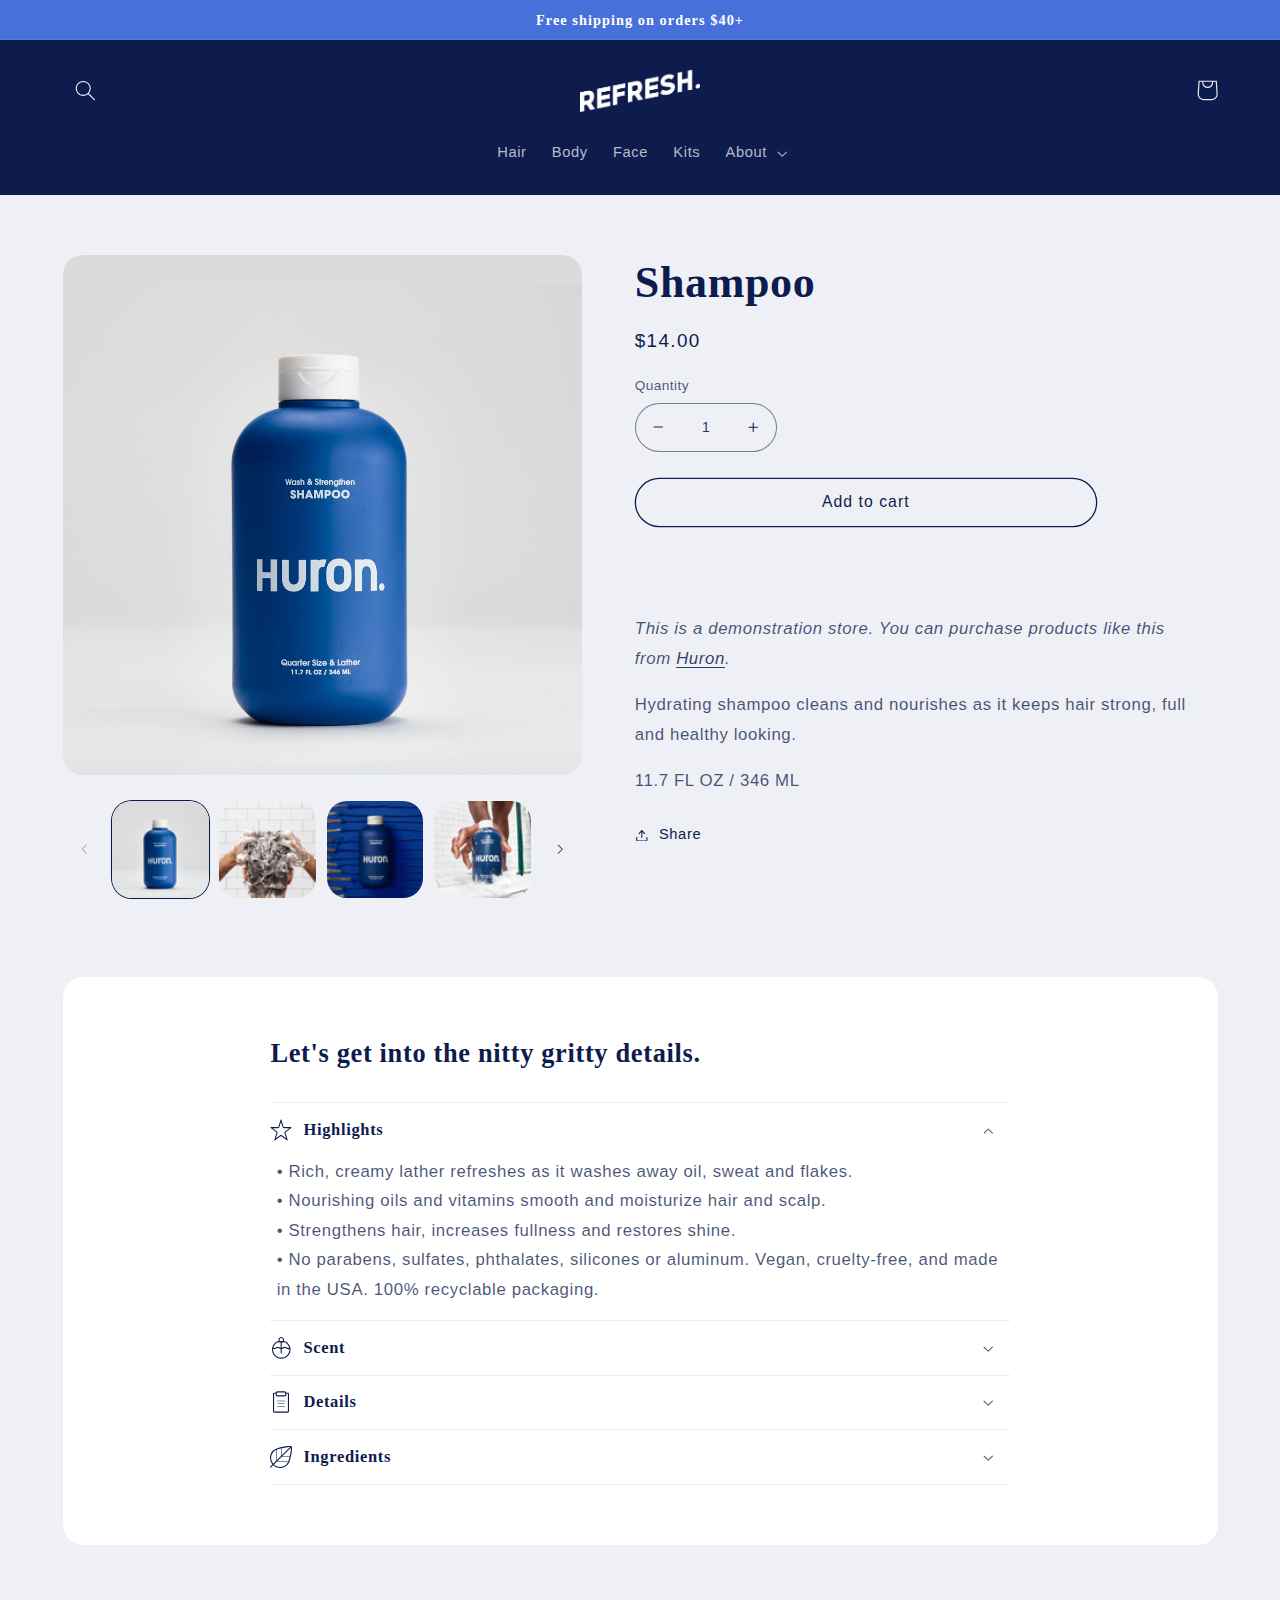
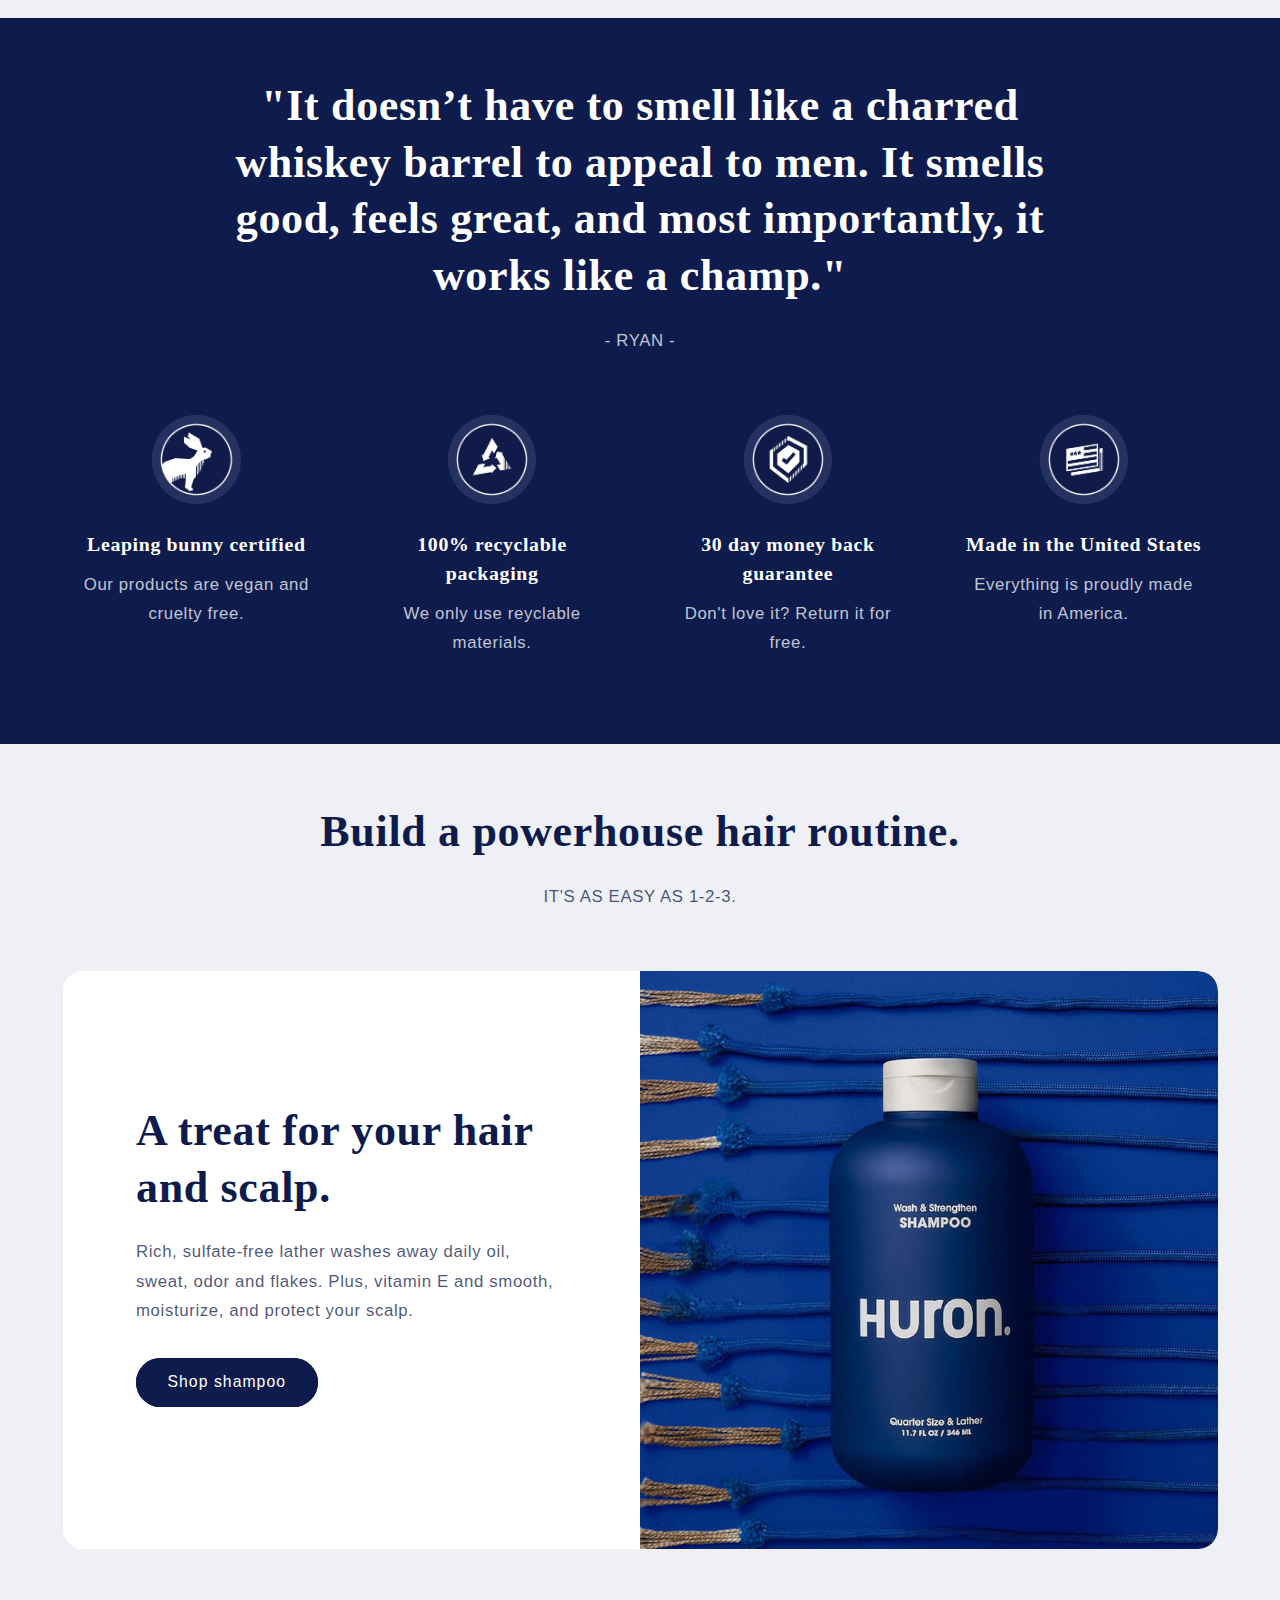
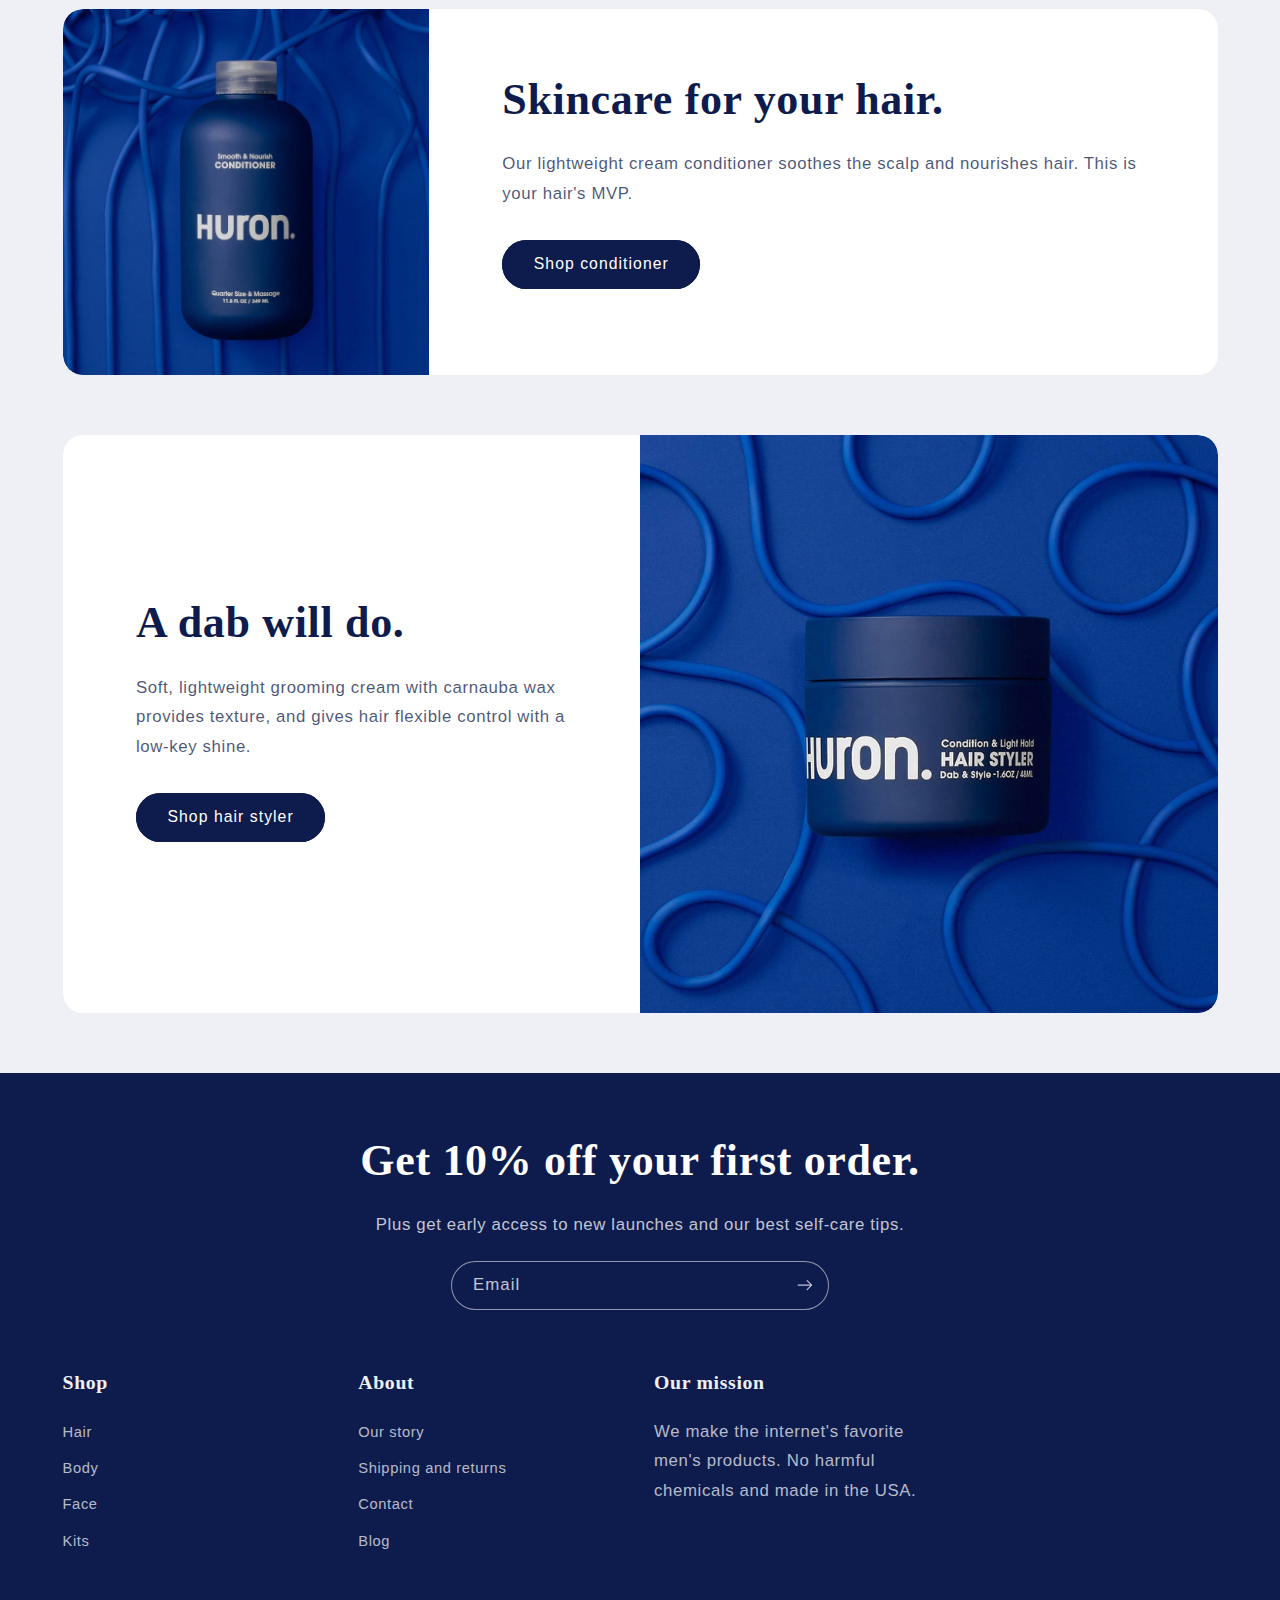
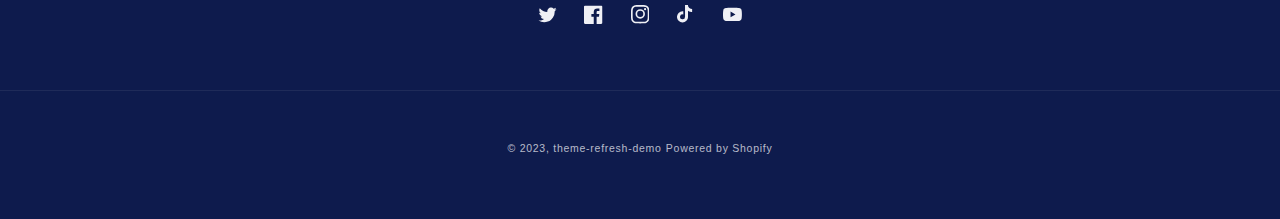
==== shampoo.html @ 8afef1d5 "new demo store" ====
<!DOCTYPE html><html class="js" lang="en"><head>
    <meta charset="utf-8">
    <meta http-equiv="X-UA-Compatible" content="IE=edge">
    <meta name="viewport" content="width=device-width,initial-scale=1">
    <meta name="theme-color" content>
    <link rel="canonical" href="https://theme-refresh-demo.myshopify.com/products/shampoo-2">
    <link rel="preconnect" href="https://cdn.shopify.com" crossorigin><link rel="preconnect" href="https://fonts.shopifycdn.com" crossorigin><title>
      Wash & Strengthen Daily Restore and Moisturize Shampoo for Men | Huron
 – theme-refresh-demo</title>

    
      <meta name="description" content="Sulfate free shampoo for men helps fight dandruff and restore fullness. Argan Oil and Vitamin E strengthen damaged hair. Shampoo for dandruff and thinning hair.">
    

    

<meta property="og:site_name" content="theme-refresh-demo">
<meta property="og:url" content="https://theme-refresh-demo.myshopify.com/products/shampoo-2">
<meta property="og:title" content="Wash & Strengthen Daily Restore and Moisturize Shampoo for Men | Huron">
<meta property="og:type" content="product">
<meta property="og:description" content="Sulfate free shampoo for men helps fight dandruff and restore fullness. Argan Oil and Vitamin E strengthen damaged hair. Shampoo for dandruff and thinning hair."><meta property="og:image" content="images/Huron_shampoo_d1388090-de1f-446a-bf12-6da4457820e6_3.jpg">
  <meta property="og:image:secure_url" content="images/Huron_shampoo_d1388090-de1f-446a-bf12-6da4457820e6_3.jpg">
  <meta property="og:image:width" content="994">
  <meta property="og:image:height" content="994"><meta property="og:price:amount" content="14.00">
  <meta property="og:price:currency" content="USD"><meta name="twitter:site" content="@shopify"><meta name="twitter:card" content="summary_large_image">
<meta name="twitter:title" content="Wash & Strengthen Daily Restore and Moisturize Shampoo for Men | Huron">
<meta name="twitter:description" content="Sulfate free shampoo for men helps fight dandruff and restore fullness. Argan Oil and Vitamin E strengthen damaged hair. Shampoo for dandruff and thinning hair.">


    <script type="text/javascript" async src="js/trekkie.storefront.0971b636a86a20ffd496149381a68cd43c35df09.min.js"></script><script type="text/javascript" async src="js/trekkie.storefront.0971b636a86a20ffd496149381a68cd43c35df09.min.js"></script><script src="js/global.js" defer="defer"></script>
    <script>window.performance && window.performance.mark && window.performance.mark('shopify.content_for_header.start');</script><meta id="shopify-digital-wallet" name="shopify-digital-wallet" content="/63948128508/digital_wallets/dialog">
<meta name="shopify-checkout-api-token" content="e61102500290c69ca5f711921b973443">
<meta id="in-context-paypal-metadata" data-shop-id="63948128508" data-venmo-supported="true" data-environment="production" data-locale="en_US" data-paypal-v4="true" data-currency="USD">
<link rel="alternate" type="application/json+oembed" href="https://theme-refresh-demo.myshopify.com/products/shampoo-2.oembed">
<script>
  (function() {
    var scripts = ["https://cdn.shopify.com/shopifycloud/checkout-web/assets/runtime.latest.en.8645d252f07ec25fdbc6.js", "https://cdn.shopify.com/shopifycloud/checkout-web/assets/checkout-web-packages~Information~NoAddressLocation~Payment~PostPurchase~Review~Shipping~ShopPay~Sho~cf13f96e.latest.en.04837ae4ff5a8e949953.js", "https://cdn.shopify.com/shopifycloud/checkout-web/assets/Information~Payment~ShopPay.latest.en.84ff9c0024faf7f72c14.js", "https://cdn.shopify.com/shopifycloud/checkout-web/assets/Information.latest.en.900911b3d82c82309ebf.js", "https://cdn.shopify.com/shopifycloud/checkout-web/assets/checkout-web-ui~app.latest.en.86cd9328cdcd6cd3a58f.js", "https://cdn.shopify.com/shopifycloud/checkout-web/assets/vendors~app.latest.en.b4546f9bffad10b3673b.js", "https://cdn.shopify.com/shopifycloud/checkout-web/assets/checkout-web-packages~app.latest.en.f5154093d2604596d084.js", "https://cdn.shopify.com/shopifycloud/checkout-web/assets/app.latest.en.931851b1b02f1bcae42a.js"];
    var styles = ["https://cdn.shopify.com/shopifycloud/checkout-web/assets/checkout-web-ui~app.latest.en.9f2a5e9ec696775e2217.css", "https://cdn.shopify.com/shopifycloud/checkout-web/assets/vendors~app.latest.en.e788719f193b49c039a3.css", "https://cdn.shopify.com/shopifycloud/checkout-web/assets/app.latest.en.6b4c79ead7042980b29d.css", "https://cdn.shopify.com/shopifycloud/checkout-web/assets/Information~Payment~ShopPay.latest.en.da9f06164a980bf8e7ea.css", "https://cdn.shopify.com/shopifycloud/checkout-web/assets/Information.latest.en.9a0274ab07be120c1902.css"];

    function prefetch(url, as, callback) {
      var link = document.createElement('link');
      if (link.relList.supports('prefetch')) {
        link.rel = 'prefetch';
        link.fetchPriority = 'low';
        link.as = as;
        link.href = url;
        link.onload = link.onerror = callback;
        document.head.appendChild(link);
      } else {
        var xhr = new XMLHttpRequest();
        xhr.open('GET', url, true);
        xhr.onloadend = callback;
        xhr.send();
      }
    }

    function prefetchAssets() {
      var resources = [].concat(
        scripts.map(function(url) { return [url, 'script']; }),
        styles.map(function(url) { return [url, 'style']; })
      );
      var index = 0;
      (function next() {
        var res = resources[index++];
        if (res) prefetch(res[0], res[1], next);
      })();
    }

    addEventListener('load', prefetchAssets);
   })();
</script>
<script id="shopify-features" type="application/json">{"accessToken":"e61102500290c69ca5f711921b973443","betas":["rich-media-storefront-analytics"],"domain":"theme-refresh-demo.myshopify.com","predictiveSearch":true,"shopId":63948128508,"smart_payment_buttons_url":"https:\/\/cdn.shopify.com\/shopifycloud\/payment-sheet\/assets\/latest\/spb.en.js?v=2","dynamic_checkout_cart_url":"https:\/\/cdn.shopify.com\/shopifycloud\/payment-sheet\/assets\/latest\/dynamic-checkout-cart.en.js?v=2","locale":"en","optimusEnabled":false}</script>
<script>var Shopify = Shopify || {};
Shopify.shop = "theme-refresh-demo.myshopify.com";
Shopify.locale = "en";
Shopify.currency = {"active":"USD","rate":"1.0"};
Shopify.country = "US";
Shopify.theme = {"name":"refresh\/refresh-demo-store","id":132932272380,"theme_store_id":null,"role":"main"};
Shopify.theme.handle = "null";
Shopify.theme.style = {"id":null,"handle":null};
Shopify.cdnHost = "cdn.shopify.com";
Shopify.routes = Shopify.routes || {};
Shopify.routes.root = "/";</script>
<script type="module">!function(o){(o.Shopify=o.Shopify||{}).modules=!0}(window);</script>
<script>!function(o){function n(){var o=[];function n(){o.push(Array.prototype.slice.apply(arguments))}return n.q=o,n}var t=o.Shopify=o.Shopify||{};t.loadFeatures=n(),t.autoloadFeatures=n()}(window);</script>
<script id="__st">var __st={"a":63948128508,"offset":7200,"reqid":"f8dddf0d-82d9-4bb2-ad38-09d003268602","pageurl":"theme-refresh-demo.myshopify.com\/products\/shampoo-2","u":"edaa66cd422c","p":"product","rtyp":"product","rid":7671433986300};</script>
<script>window.ShopifyPaypalV4VisibilityTracking = true;</script>
<script>!function(o){o.addEventListener("DOMContentLoaded",function(){window.Shopify=window.Shopify||{},window.Shopify.recaptchaV3=window.Shopify.recaptchaV3||{siteKey:"6LcCR2cUAAAAANS1Gpq_mDIJ2pQuJphsSQaUEuc9"};var t=['form[action*="/contact"] input[name="form_type"][value="contact"]','form[action*="/comments"] input[name="form_type"][value="new_comment"]','form[action*="/account"] input[name="form_type"][value="customer_login"]','form[action*="/account"] input[name="form_type"][value="recover_customer_password"]','form[action*="/account"] input[name="form_type"][value="create_customer"]','form[action*="/contact"] input[name="form_type"][value="customer"]'].join(",");function n(e){e=e.target;null==e||null!=(e=function e(t,n){if(null==t.parentElement)return null;if("FORM"!=t.parentElement.tagName)return e(t.parentElement,n);for(var o=t.parentElement.action,r=0;r<n.length;r++)if(-1!==o.indexOf(n[r]))return t.parentElement;return null}(e,["/contact","/comments","/account"]))&&null!=e.querySelector(t)&&((e=o.createElement("script")).setAttribute("src","https://cdn.shopify.com/shopifycloud/storefront-recaptcha-v3/v0.6/index.js"),o.body.appendChild(e),o.removeEventListener("focus",n,!0),o.removeEventListener("change",n,!0),o.removeEventListener("click",n,!0))}o.addEventListener("click",n,!0),o.addEventListener("change",n,!0),o.addEventListener("focus",n,!0)})}(document);</script>
<script data-source-attribution="shopify.loadfeatures" defer="defer" src="js/load_feature-3f13ad638dda6342084642726e80965205d5b82d761805d0f0b2850313bc1fdf.js" crossorigin="anonymous"></script>
<script data-source-attribution="shopify.dynamic-checkout" defer="defer" src="js/features-87e8399988880142f2c62771b9d8f2ff6c290b3ff745dd426eb0dfe0db9d1dae.js" crossorigin="anonymous"></script>
<script id="sections-script" data-sections="product-recommendations,header,footer" defer="defer" src="//cdn.shopify.com/s/files/1/0639/4812/8508/t/25/compiled_assets/scripts.js?1782"></script>
<style id="shopify-dynamic-checkout">.shopify-payment-button__button--hidden {
  visibility: hidden;
}

.shopify-payment-button__button {
  border-radius: 4px;
  border: none;
  box-shadow: 0 0 0 0 transparent;
  color: white;
  cursor: pointer;
  display: block;
  font-size: 1em;
  font-weight: 500;
  line-height: 1;
  text-align: center;
  width: 100%;
  transition: background 0.2s ease-in-out;
}

.shopify-payment-button__button[disabled] {
  opacity: 0.6;
  cursor: default;
}

.shopify-payment-button__button--unbranded {
  background-color: #1990c6;
  padding: 1em 2em;
}

.shopify-payment-button__button--unbranded:hover:not([disabled]) {
  background-color: #136f99;
}

.shopify-payment-button__more-options {
  background: transparent;
  border: 0 none;
  cursor: pointer;
  display: block;
  font-size: 1em;
  margin-top: 1em;
  text-align: center;
  width: 100%;
}

.shopify-payment-button__more-options:hover:not([disabled]) {
  text-decoration: underline;
}

.shopify-payment-button__more-options[disabled] {
  opacity: 0.6;
  cursor: default;
}

.shopify-payment-button__button--branded {
  display: flex;
  flex-direction: column;
  min-height: 44px;
  position: relative;
  z-index: 1;
}

.shopify-payment-button__button--branded .shopify-cleanslate {
  flex: 1 !important;
  display: flex !important;
  flex-direction: column !important;
}
</style>
<style id="shopify-dynamic-checkout-cart">@media screen and (min-width: 750px) {
  #dynamic-checkout-cart {
    min-height: 50px;
  }
}

@media screen and (max-width: 750px) {
  #dynamic-checkout-cart {
    min-height: 120px;
  }
}
</style><script>window.performance && window.performance.mark && window.performance.mark('shopify.content_for_header.end');</script>


    <style data-shopify>
      @font-face {
  font-family: Questrial;
  font-weight: 400;
  font-style: normal;
  font-display: swap;
  src: url("https://fonts.shopifycdn.com/questrial/questrial_n4.0ba6d2b6094954bab23732c75d3ecb4c47a5869c.woff2?h1=dGhlbWUtcmVmcmVzaC1kZW1vLmFjY291bnQubXlzaG9waWZ5LmNvbQ&hmac=18f65bc230f30d25d5805f1db65ccea6669663ad113c17aa7a0f674c99f535d7") format("woff2"),
       url("https://fonts.shopifycdn.com/questrial/questrial_n4.5abce10d8846bb9326c9741eaffed9667c847692.woff?h1=dGhlbWUtcmVmcmVzaC1kZW1vLmFjY291bnQubXlzaG9waWZ5LmNvbQ&hmac=697b2a64173d7e209089d7b6065c061bb69bd7054e847eb299dbdaa8f6cc5798") format("woff");
}

      
      
      
      @font-face {
  font-family: Archivo;
  font-weight: 700;
  font-style: normal;
  font-display: swap;
  src: url("https://fonts.shopifycdn.com/archivo/archivo_n7.6f363ab30b12ea00d5e6243ed0e977a11393a3ad.woff2?h1=dGhlbWUtcmVmcmVzaC1kZW1vLmFjY291bnQubXlzaG9waWZ5LmNvbQ&hmac=4874a58501529b47ffe6375b61ae8fd7d3818267a576767449f083089778069a") format("woff2"),
       url("https://fonts.shopifycdn.com/archivo/archivo_n7.846b40a5735bbd149ad44b083a19c3e5d88d8fab.woff?h1=dGhlbWUtcmVmcmVzaC1kZW1vLmFjY291bnQubXlzaG9waWZ5LmNvbQ&hmac=ce4341b22f09ec33afc6d0693bbed32ef90921cc6fe5673251c3742ebad93012") format("woff");
}


      :root {
        --font-body-family: Questrial, sans-serif;
        --font-body-style: normal;
        --font-body-weight: 400;
        --font-body-weight-bold: 700;

        --font-heading-family: Archivo, serif;
        --font-heading-style: normal;
        --font-heading-weight: 700;

        --font-body-scale: 1.05;
        --font-heading-scale: 1.0476190476190477;

        --color-base-text: 14, 27, 77;
        --color-shadow: 14, 27, 77;
        --color-base-background-1: 239, 240, 245;
        --color-base-background-2: 255, 255, 255;
        --color-base-solid-button-labels: 255, 255, 255;
        --color-base-outline-button-labels: 14, 27, 77;
        --color-base-accent-1: 71, 112, 219;
        --color-base-accent-2: 14, 27, 77;
        --payment-terms-background-color: #eff0f5;

        --gradient-base-background-1: #eff0f5;
        --gradient-base-background-2: #FFFFFF;
        --gradient-base-accent-1: #4770db;
        --gradient-base-accent-2: #0e1b4d;

        --media-padding: px;
        --media-border-opacity: 0.1;
        --media-border-width: 0px;
        --media-radius: 20px;
        --media-shadow-opacity: 0.0;
        --media-shadow-horizontal-offset: 0px;
        --media-shadow-vertical-offset: 4px;
        --media-shadow-blur-radius: 5px;
        --media-shadow-visible: 0;

        --page-width: 120rem;
        --page-width-margin: 0rem;

        --card-image-padding: 1.6rem;
        --card-corner-radius: 1.8rem;
        --card-text-alignment: left;
        --card-border-width: 0.1rem;
        --card-border-opacity: 1.0;
        --card-shadow-opacity: 0.0;
        --card-shadow-horizontal-offset: 0.0rem;
        --card-shadow-vertical-offset: 0.4rem;
        --card-shadow-blur-radius: 0.5rem;

        --badge-corner-radius: 0.0rem;

        --popup-border-width: 1px;
        --popup-border-opacity: 0.1;
        --popup-corner-radius: 18px;
        --popup-shadow-opacity: 0.0;
        --popup-shadow-horizontal-offset: 0px;
        --popup-shadow-vertical-offset: 4px;
        --popup-shadow-blur-radius: 5px;

        --drawer-border-width: 0px;
        --drawer-border-opacity: 0.1;
        --drawer-shadow-opacity: 0.0;
        --drawer-shadow-horizontal-offset: 0px;
        --drawer-shadow-vertical-offset: 4px;
        --drawer-shadow-blur-radius: 5px;

        --spacing-sections-desktop: 0px;
        --spacing-sections-mobile: 0px;

        --grid-desktop-vertical-spacing: 28px;
        --grid-desktop-horizontal-spacing: 28px;
        --grid-mobile-vertical-spacing: 14px;
        --grid-mobile-horizontal-spacing: 14px;

        --text-boxes-border-opacity: 0.1;
        --text-boxes-border-width: 0px;
        --text-boxes-radius: 20px;
        --text-boxes-shadow-opacity: 0.0;
        --text-boxes-shadow-horizontal-offset: 0px;
        --text-boxes-shadow-vertical-offset: 4px;
        --text-boxes-shadow-blur-radius: 5px;

        --buttons-radius: 40px;
        --buttons-radius-outset: 41px;
        --buttons-border-width: 1px;
        --buttons-border-opacity: 1.0;
        --buttons-shadow-opacity: 0.0;
        --buttons-shadow-horizontal-offset: 0px;
        --buttons-shadow-vertical-offset: 4px;
        --buttons-shadow-blur-radius: 5px;
        --buttons-border-offset: 0.3px;

        --inputs-radius: 26px;
        --inputs-border-width: 1px;
        --inputs-border-opacity: 0.55;
        --inputs-shadow-opacity: 0.0;
        --inputs-shadow-horizontal-offset: 0px;
        --inputs-margin-offset: 0px;
        --inputs-shadow-vertical-offset: 4px;
        --inputs-shadow-blur-radius: 5px;
        --inputs-radius-outset: 27px;

        --variant-pills-radius: 40px;
        --variant-pills-border-width: 1px;
        --variant-pills-border-opacity: 0.55;
        --variant-pills-shadow-opacity: 0.0;
        --variant-pills-shadow-horizontal-offset: 0px;
        --variant-pills-shadow-vertical-offset: 0px;
        --variant-pills-shadow-blur-radius: 5px;
      }

      *,
      *::before,
      *::after {
        box-sizing: inherit;
      }

      html {
        box-sizing: border-box;
        font-size: calc(var(--font-body-scale) * 62.5%);
        height: 100%;
      }

      body {
        display: grid;
        grid-template-rows: auto auto 1fr auto;
        grid-template-columns: 100%;
        min-height: 100%;
        margin: 0;
        font-size: 1.5rem;
        letter-spacing: 0.06rem;
        line-height: calc(1 + 0.8 / var(--font-body-scale));
        font-family: var(--font-body-family);
        font-style: var(--font-body-style);
        font-weight: var(--font-body-weight);
      }

      @media screen and (min-width: 750px) {
        body {
          font-size: 1.6rem;
        }
      }
    </style>

    <link href="css/base.css" rel="stylesheet" type="text/css" media="all">
<link rel="preload" as="font" href="https://fonts.shopifycdn.com/questrial/questrial_n4.0ba6d2b6094954bab23732c75d3ecb4c47a5869c.woff2?h1=dGhlbWUtcmVmcmVzaC1kZW1vLmFjY291bnQubXlzaG9waWZ5LmNvbQ&hmac=18f65bc230f30d25d5805f1db65ccea6669663ad113c17aa7a0f674c99f535d7" type="font/woff2" crossorigin><link rel="preload" as="font" href="https://fonts.shopifycdn.com/archivo/archivo_n7.6f363ab30b12ea00d5e6243ed0e977a11393a3ad.woff2?h1=dGhlbWUtcmVmcmVzaC1kZW1vLmFjY291bnQubXlzaG9waWZ5LmNvbQ&hmac=4874a58501529b47ffe6375b61ae8fd7d3818267a576767449f083089778069a" type="font/woff2" crossorigin><link rel="stylesheet" href="css/component-predictive-search.css" media="print" onload="this.media='all'"><script>document.documentElement.className = document.documentElement.className.replace('no-js', 'js');
    if (Shopify.designMode) {
      document.documentElement.classList.add('shopify-design-mode');
    }
    </script>
  <link href="https://monorail-edge.shopifysvc.com" rel="dns-prefetch">
<script>(function(){if ("sendBeacon" in navigator && "performance" in window) {var session_token = document.cookie.match(/_shopify_s=([^;]*)/);function handle_abandonment_event(e) {var entries = performance.getEntries().filter(function(entry) {return /monorail-edge.shopifysvc.com/.test(entry.name);});if (!window.abandonment_tracked && entries.length === 0) {window.abandonment_tracked = true;var currentMs = Date.now();var navigation_start = performance.timing.navigationStart;var payload = {shop_id: 63948128508,url: window.location.href,navigation_start,duration: currentMs - navigation_start,session_token: session_token && session_token.length === 2 ? session_token[1] : "",page_type: "product"};window.navigator.sendBeacon("https://monorail-edge.shopifysvc.com/v1/produce", JSON.stringify({schema_id: "online_store_buyer_site_abandonment/1.1",payload: payload,metadata: {event_created_at_ms: currentMs,event_sent_at_ms: currentMs}}));}}window.addEventListener('pagehide', handle_abandonment_event);}}());</script>
<script id="evids-setup">
  (function () {let t,e;function n(){t={page_viewed:{},collection_viewed:{},product_viewed:{},product_variant_viewed:{},search_submitted:{},product_added_to_cart:{},checkout_started:{},checkout_completed:{},payment_info_submitted:{},session_started:{}},e={wpm:{},trekkie:{}}}function o(t){return`${t||"sh"}-${function(){const t="xxxx-4xxx-xxxx-xxxxxxxxxxxx";let e="";try{const n=window.crypto,o=new Uint16Array(31);n.getRandomValues(o);let r=0;e=t.replace(/[x]/g,(t=>{const e=o[r]%16;return r++,("x"===t?e:3&e|8).toString(16)})).toUpperCase()}catch(n){e=t.replace(/[x]/g,(t=>{const e=16*Math.random()|0;return("x"===t?e:3&e|8).toString(16)})).toUpperCase()}return`${function(){let t=0,e=0;t=(new Date).getTime()>>>0;try{e=performance.now()>>>0}catch(t){e=0}const n=Math.abs(t+e).toString(16).toLowerCase();return"00000000".substr(0,8-n.length)+n}()}-${e}`}()}`}function r(n,r){if(!t[n]||"trekkie"!==(null==r?void 0:r.analyticsFramework)&&"wpm"!==(null==r?void 0:r.analyticsFramework))return o("shu");const i="string"==typeof(c=r.cacheKey)&&c?c:"default";var c;const a=function(t,n,o){const r=e[n];return void 0===r[t]&&(r[t]={}),void 0===r[t][o]?r[t][o]=0:r[t][o]+=1,r[t][o]}(n,r.analyticsFramework,i);return function(e,n,r){const i=t[e];if(void 0===i[r]){const t=o();i[r]=[t]}else if(void 0===i[r][n]){const t=o();i[r].push(t)}return i[r][n]}(n,a,i)}function i(){window.Shopify=window.Shopify||{},n(),window.Shopify.evids=(t,e)=>r(t,e)}i();})();
</script>
<script id="web-pixels-manager-setup">(function e(e,n,a,t,o,r,i){var s=i||[],l=null!==e;l&&(window.Shopify=window.Shopify||{},window.Shopify.analytics=window.Shopify.analytics||{},window.Shopify.analytics.replayQueue=[],window.Shopify.analytics.publish=function(e,n,a){window.Shopify.analytics.replayQueue.push([e,n,a])});var d=function(){var e="legacy",n="unknown",a=null,t=navigator.userAgent.match(/(Firefox|Chrome)\/(\d+)/i),o=navigator.userAgent.match(/(Edg)\/(\d+)/i),r=navigator.userAgent.match(/(Version)\/(\d+)(.+)(Safari)\/(\d+)/i);r?(n="safari",a=parseInt(r[2],10)):o?(n="edge",a=parseInt(o[2],10)):t&&(n=t[1].toLocaleLowerCase(),a=parseInt(t[2],10));var i={chrome:60,firefox:55,safari:11,edge:80}[n];return void 0!==i&&null!==a&&i<=a&&(e="modern"),e}().substring(0,1),c=t.substring(0,1);if(l)try{self.performance.mark("wpm:start")}catch(e){}var p,u,f,w,h,y,m,g,v=[a,s.indexOf("web_pixels_manager_runtime_asset_prefix")>-1?"/wpm":null,"/",c,r,d,".js"].join("");p={src:v,async:!0,onload:function(){if(e){var a=window.webPixelsManager.init(e);n(a),window.Shopify.analytics.replayQueue.forEach((function(e){a.publishCustomEvent(e[0],e[1],e[2])})),window.Shopify.analytics.replayQueue=[],window.Shopify.analytics.publish=a.publishCustomEvent}},onerror:function(){var n=(e.storefrontBaseUrl?e.storefrontBaseUrl.replace(/\/$/,""):self.location.origin)+"/.well-known/shopify/monorail/unstable/produce_batch",a=JSON.stringify({metadata:{event_sent_at_ms:(new Date).getTime()},events:[{schema_id:"web_pixels_manager_load/2.0",payload:{version:o||"latest",page_url:self.location.href,status:"failed",error_msg:v+" has failed to load"},metadata:{event_created_at_ms:(new Date).getTime()}}]});try{if(self.navigator.sendBeacon.bind(self.navigator)(n,a))return!0}catch(e){}const t=new XMLHttpRequest;try{return t.open("POST",n,!0),t.setRequestHeader("Content-Type","text/plain"),t.send(a),!0}catch(e){console&&console.warn&&console.warn("[Web Pixels Manager] Got an unhandled error while logging a load error.")}return!1}},u=document.createElement("script"),f=p.src,w=p.async||!0,h=p.onload,y=p.onerror,m=document.head,g=document.body,u.async=w,u.src=f,h&&u.addEventListener("load",h),y&&u.addEventListener("error",y),m?m.appendChild(u):g?g.appendChild(u):console.error("Did not find a head or body element to append the script")})({shopId: 63948128508,storefrontBaseUrl: "https://theme-refresh-demo.myshopify.com",cdnBaseUrl: "https://cdn.shopify.com",surface: "storefront-renderer",enabledBetaFlags: ["web_pixels_use_shop_domain_monorail_endpoint","web_pixels_shopify_pixel_validation","web_pixels_prefetch_assets","web_pixels_manager_runtime_asset_prefix","web_pixels_async_pixel_refactor"],webPixelsConfigList: [{"id":"shopify-app-pixel","configuration":"{}","eventPayloadVersion":"v1","runtimeContext":"STRICT","scriptVersion":"0544","apiClientId":"shopify-pixel","type":"APP"},{"id":"shopify-custom-pixel","eventPayloadVersion":"v1","runtimeContext":"LAX","scriptVersion":"0544","apiClientId":"shopify-pixel","type":"CUSTOM"}],initData: {"cart":null,"checkout":null,"customer":null,"productVariants":[{"id":"42961976983804","image":{"src":"https:\/\/cdn.shopify.com\/s\/files\/1\/0639\/4812\/8508\/products\/Huron_shampoo_d1388090-de1f-446a-bf12-6da4457820e6.jpg?v=1650476194"},"price":{"amount":14.0,"currencyCode":"USD"},"product":{"id":"7671433986300","title":"Shampoo","untranslatedTitle":"Shampoo","vendor":"Huron","type":"Combined"},"sku":"HN-SHM-R-BX-1","title":"Default Title","untranslatedTitle":"Default Title"}]},},function pageEvents(webPixelsManagerAPI) {webPixelsManagerAPI.publish("page_viewed");webPixelsManagerAPI.publish("product_viewed", {"productVariant":{"id":"42961976983804","image":{"src":"https:\/\/cdn.shopify.com\/s\/files\/1\/0639\/4812\/8508\/products\/Huron_shampoo_d1388090-de1f-446a-bf12-6da4457820e6.jpg?v=1650476194"},"price":{"amount":14.0,"currencyCode":"USD"},"product":{"id":"7671433986300","title":"Shampoo","untranslatedTitle":"Shampoo","vendor":"Huron","type":"Combined"},"sku":"HN-SHM-R-BX-1","title":"Default Title","untranslatedTitle":"Default Title"}});},"https://cdn.shopify.com","browser","0.0.315","84e87a71wff12d2bfp19382293m9873e283",["web_pixels_use_shop_domain_monorail_endpoint","web_pixels_shopify_pixel_validation","web_pixels_prefetch_assets","web_pixels_manager_runtime_asset_prefix","web_pixels_async_pixel_refactor"]);</script><script async src="js/b84e87a71wff12d2bfp19382293m9873e283m.js"></script>  <script>window.ShopifyAnalytics = window.ShopifyAnalytics || {};
window.ShopifyAnalytics.meta = window.ShopifyAnalytics.meta || {};
window.ShopifyAnalytics.meta.currency = 'USD';
var meta = {"product":{"id":7671433986300,"gid":"gid:\/\/shopify\/Product\/7671433986300","vendor":"Huron","type":"Combined","variants":[{"id":42961976983804,"price":1400,"name":"Shampoo","public_title":null,"sku":"HN-SHM-R-BX-1"}]},"page":{"pageType":"product","resourceType":"product","resourceId":7671433986300}};
for (var attr in meta) {
  window.ShopifyAnalytics.meta[attr] = meta[attr];
}</script>
<script>window.ShopifyAnalytics.merchantGoogleAnalytics = function() {
  
};
</script>
<script class="analytics">(function () {
    var customDocumentWrite = function(content) {
      var jquery = null;

      if (window.jQuery) {
        jquery = window.jQuery;
      } else if (window.Checkout && window.Checkout.$) {
        jquery = window.Checkout.$;
      }

      if (jquery) {
        jquery('body').append(content);
      }
    };

    var hasLoggedConversion = function(token) {
      if (token) {
        return document.cookie.indexOf('loggedConversion=' + token) !== -1;
      }
      return false;
    }

    var setCookieIfConversion = function(token) {
      if (token) {
        var twoMonthsFromNow = new Date(Date.now());
        twoMonthsFromNow.setMonth(twoMonthsFromNow.getMonth() + 2);

        document.cookie = 'loggedConversion=' + token + '; expires=' + twoMonthsFromNow;
      }
    }

    var trekkie = window.ShopifyAnalytics.lib = window.trekkie = window.trekkie || [];
    if (trekkie.integrations) {
      return;
    }
    trekkie.methods = [
      'identify',
      'page',
      'ready',
      'track',
      'trackForm',
      'trackLink'
    ];
    trekkie.factory = function(method) {
      return function() {
        var args = Array.prototype.slice.call(arguments);
        args.unshift(method);
        trekkie.push(args);
        return trekkie;
      };
    };
    for (var i = 0; i < trekkie.methods.length; i++) {
      var key = trekkie.methods[i];
      trekkie[key] = trekkie.factory(key);
    }
    trekkie.load = function(config) {
      trekkie.config = config || {};
      trekkie.config.initialDocumentCookie = document.cookie;
      var first = document.getElementsByTagName('script')[0];
      var script = document.createElement('script');
      script.type = 'text/javascript';
      script.onerror = function(e) {
        var scriptFallback = document.createElement('script');
        scriptFallback.type = 'text/javascript';
        scriptFallback.onerror = function(error) {
                var Monorail = {
      produce: function produce(monorailDomain, schemaId, payload) {
        var currentMs = new Date().getTime();
        var event = {
          schema_id: schemaId,
          payload: payload,
          metadata: {
            event_created_at_ms: currentMs,
            event_sent_at_ms: currentMs
          }
        };
        return Monorail.sendRequest("https://" + monorailDomain + "/v1/produce", JSON.stringify(event));
      },
      sendRequest: function sendRequest(endpointUrl, payload) {
        // Try the sendBeacon API
        if (window && window.navigator && typeof window.navigator.sendBeacon === 'function' && typeof window.Blob === 'function' && !Monorail.isIos12()) {
          var blobData = new window.Blob([payload], {
            type: 'text/plain'
          });

          if (window.navigator.sendBeacon(endpointUrl, blobData)) {
            return true;
          } // sendBeacon was not successful

        } // XHR beacon

        var xhr = new XMLHttpRequest();

        try {
          xhr.open('POST', endpointUrl);
          xhr.setRequestHeader('Content-Type', 'text/plain');
          xhr.send(payload);
        } catch (e) {
          console.log(e);
        }

        return false;
      },
      isIos12: function isIos12() {
        return window.navigator.userAgent.lastIndexOf('iPhone; CPU iPhone OS 12_') !== -1 || window.navigator.userAgent.lastIndexOf('iPad; CPU OS 12_') !== -1;
      }
    };
    Monorail.produce('monorail-edge.shopifysvc.com',
      'trekkie_storefront_load_errors/1.1',
      {shop_id: 63948128508,
      theme_id: 132932272380,
      app_name: "storefront",
      context_url: window.location.href,
      source_url: "https://cdn.shopify.com/s/trekkie.storefront.0971b636a86a20ffd496149381a68cd43c35df09.min.js"});

        };
        scriptFallback.async = true;
        scriptFallback.src = 'https://cdn.shopify.com/s/trekkie.storefront.0971b636a86a20ffd496149381a68cd43c35df09.min.js';
        first.parentNode.insertBefore(scriptFallback, first);
      };
      script.async = true;
      script.src = 'https://cdn.shopify.com/s/trekkie.storefront.0971b636a86a20ffd496149381a68cd43c35df09.min.js';
      first.parentNode.insertBefore(script, first);
    };
    trekkie.load(
      {"Trekkie":{"appName":"storefront","development":false,"defaultAttributes":{"shopId":63948128508,"isMerchantRequest":null,"themeId":132932272380,"themeCityHash":"2440505167250627869","contentLanguage":"en","currency":"USD"},"isServerSideCookieWritingEnabled":true,"monorailRegion":"shop_domain"},"Session Attribution":{},"S2S":{"facebookCapiEnabled":false,"source":"trekkie-storefront-renderer"}}
    );

    var loaded = false;
    trekkie.ready(function() {
      if (loaded) return;
      loaded = true;

      window.ShopifyAnalytics.lib = window.trekkie;

  
      var originalDocumentWrite = document.write;
      document.write = customDocumentWrite;
      try { window.ShopifyAnalytics.merchantGoogleAnalytics.call(this); } catch(error) {};
      document.write = originalDocumentWrite;

      window.ShopifyAnalytics.lib.page(null,{"pageType":"product","resourceType":"product","resourceId":7671433986300});

      var match = window.location.pathname.match(/checkouts\/(.+)\/(thank_you|post_purchase)/)
      var token = match? match[1]: undefined;
      if (!hasLoggedConversion(token)) {
        setCookieIfConversion(token);
        window.ShopifyAnalytics.lib.track("Viewed Product",{"currency":"USD","variantId":42961976983804,"productId":7671433986300,"productGid":"gid:\/\/shopify\/Product\/7671433986300","name":"Shampoo","price":"14.00","sku":"HN-SHM-R-BX-1","brand":"Huron","variant":null,"category":"Combined","nonInteraction":true});
      window.ShopifyAnalytics.lib.track("monorail:\/\/trekkie_storefront_viewed_product\/1.1",{"currency":"USD","variantId":42961976983804,"productId":7671433986300,"productGid":"gid:\/\/shopify\/Product\/7671433986300","name":"Shampoo","price":"14.00","sku":"HN-SHM-R-BX-1","brand":"Huron","variant":null,"category":"Combined","nonInteraction":true,"referer":"https:\/\/theme-refresh-demo.myshopify.com\/products\/shampoo-2"});
      }
    });


        var eventsListenerScript = document.createElement('script');
        eventsListenerScript.async = true;
        eventsListenerScript.src = "//cdn.shopify.com/shopifycloud/shopify/assets/shop_events_listener-65cd0ba3fcd81a1df33f2510ec5bcf8c0e0958653b50e3965ec972dd638ee13f.js";
        document.getElementsByTagName('head')[0].appendChild(eventsListenerScript);

})();</script><script async src="js/shop_events_listener-65cd0ba3fcd81a1df33f2510ec5bcf8c0e0958653b50e3965ec972dd638ee13f.js"></script>
<script class="boomerang">
(function () {
  if (window.BOOMR && (window.BOOMR.version || window.BOOMR.snippetExecuted)) {
    return;
  }
  window.BOOMR = window.BOOMR || {};
  window.BOOMR.snippetStart = new Date().getTime();
  window.BOOMR.snippetExecuted = true;
  window.BOOMR.snippetVersion = 12;
  window.BOOMR.application = "storefront-renderer";
  window.BOOMR.themeName = "Dawn";
  window.BOOMR.themeVersion = "5.0.0";
  window.BOOMR.shopId = 63948128508;
  window.BOOMR.themeId = 132932272380;
  window.BOOMR.renderRegion = "gcp-europe-west1";
  window.BOOMR.url =
    "https://cdn.shopify.com/shopifycloud/boomerang/shopify-boomerang-1.0.0.min.js";
  var where = document.currentScript || document.getElementsByTagName("script")[0];
  var parentNode = where.parentNode;
  var promoted = false;
  var LOADER_TIMEOUT = 3000;
  function promote() {
    if (promoted) {
      return;
    }
    var script = document.createElement("script");
    script.id = "boomr-scr-as";
    script.src = window.BOOMR.url;
    script.async = true;
    parentNode.appendChild(script);
    promoted = true;
  }
  function iframeLoader(wasFallback) {
    promoted = true;
    var dom, bootstrap, iframe, iframeStyle;
    var doc = document;
    var win = window;
    window.BOOMR.snippetMethod = wasFallback ? "if" : "i";
    bootstrap = function(parent, scriptId) {
      var script = doc.createElement("script");
      script.id = scriptId || "boomr-if-as";
      script.src = window.BOOMR.url;
      BOOMR_lstart = new Date().getTime();
      parent = parent || doc.body;
      parent.appendChild(script);
    };
    if (!window.addEventListener && window.attachEvent && navigator.userAgent.match(/MSIE [67]./)) {
      window.BOOMR.snippetMethod = "s";
      bootstrap(parentNode, "boomr-async");
      return;
    }
    iframe = document.createElement("IFRAME");
    iframe.src = "about:blank";
    iframe.title = "";
    iframe.role = "presentation";
    iframe.loading = "eager";
    iframeStyle = (iframe.frameElement || iframe).style;
    iframeStyle.width = 0;
    iframeStyle.height = 0;
    iframeStyle.border = 0;
    iframeStyle.display = "none";
    parentNode.appendChild(iframe);
    try {
      win = iframe.contentWindow;
      doc = win.document.open();
    } catch (e) {
      dom = document.domain;
      iframe.src = "javascript:var d=document.open();d.domain='" + dom + "';void(0);";
      win = iframe.contentWindow;
      doc = win.document.open();
    }
    if (dom) {
      doc._boomrl = function() {
        this.domain = dom;
        bootstrap();
      };
      doc.write("<body onload='document._boomrl();'>");
    } else {
      win._boomrl = function() {
        bootstrap();
      };
      if (win.addEventListener) {
        win.addEventListener("load", win._boomrl, false);
      } else if (win.attachEvent) {
        win.attachEvent("onload", win._boomrl);
      }
    }
    doc.close();
  }
  var link = document.createElement("link");
  if (link.relList &&
    typeof link.relList.supports === "function" &&
    link.relList.supports("preload") &&
    ("as" in link)) {
    window.BOOMR.snippetMethod = "p";
    link.href = window.BOOMR.url;
    link.rel = "preload";
    link.as = "script";
    link.addEventListener("load", promote);
    link.addEventListener("error", function() {
      iframeLoader(true);
    });
    setTimeout(function() {
      if (!promoted) {
        iframeLoader(true);
      }
    }, LOADER_TIMEOUT);
    BOOMR_lstart = new Date().getTime();
    parentNode.appendChild(link);
  } else {
    iframeLoader(false);
  }
  function boomerangSaveLoadTime(e) {
    window.BOOMR_onload = (e && e.timeStamp) || new Date().getTime();
  }
  if (window.addEventListener) {
    window.addEventListener("load", boomerangSaveLoadTime, false);
  } else if (window.attachEvent) {
    window.attachEvent("onload", boomerangSaveLoadTime);
  }
  if (document.addEventListener) {
    document.addEventListener("onBoomerangLoaded", function(e) {
      e.detail.BOOMR.init({
        ResourceTiming: {
          enabled: true,
          trackedResourceTypes: ["script", "img", "css"]
        },
      });
      e.detail.BOOMR.t_end = new Date().getTime();
    });
  } else if (document.attachEvent) {
    document.attachEvent("onpropertychange", function(e) {
      if (!e) e=event;
      if (e.propertyName === "onBoomerangLoaded") {
        e.detail.BOOMR.init({
          ResourceTiming: {
            enabled: true,
            trackedResourceTypes: ["script", "img", "css"]
          },
        });
        e.detail.BOOMR.t_end = new Date().getTime();
      }
    });
  }
})();</script><link href="https://cdn.shopify.com/shopifycloud/boomerang/shopify-boomerang-1.0.0.min.js" rel="preload" as="script">
</head><body class="gradient"><iframe src="about:blank" title role="presentation" loading="eager" style="width: 0px; height: 0px; border: 0px; display: none;"></iframe><link rel="prefetch" fetchpriority="low" as="script" href="https://cdn.shopify.com/shopifycloud/checkout-web/assets/runtime.latest.en.8645d252f07ec25fdbc6.js"><link rel="prefetch" fetchpriority="low" as="script" href="https://cdn.shopify.com/shopifycloud/checkout-web/assets/checkout-web-packages~Information~NoAddressLocation~Payment~PostPurchase~Review~Shipping~ShopPay~Sho~cf13f96e.latest.en.04837ae4ff5a8e949953.js"><link rel="prefetch" fetchpriority="low" as="script" href="https://cdn.shopify.com/shopifycloud/checkout-web/assets/Information~Payment~ShopPay.latest.en.84ff9c0024faf7f72c14.js"><link rel="prefetch" fetchpriority="low" as="script" href="https://cdn.shopify.com/shopifycloud/checkout-web/assets/Information.latest.en.900911b3d82c82309ebf.js"><link rel="prefetch" fetchpriority="low" as="script" href="https://cdn.shopify.com/shopifycloud/checkout-web/assets/checkout-web-ui~app.latest.en.86cd9328cdcd6cd3a58f.js"><link rel="prefetch" fetchpriority="low" as="script" href="https://cdn.shopify.com/shopifycloud/checkout-web/assets/vendors~app.latest.en.b4546f9bffad10b3673b.js"><link rel="prefetch" fetchpriority="low" as="script" href="https://cdn.shopify.com/shopifycloud/checkout-web/assets/checkout-web-packages~app.latest.en.f5154093d2604596d084.js"><link rel="prefetch" fetchpriority="low" as="script" href="https://cdn.shopify.com/shopifycloud/checkout-web/assets/app.latest.en.931851b1b02f1bcae42a.js"><link rel="prefetch" fetchpriority="low" as="style" href="https://cdn.shopify.com/shopifycloud/checkout-web/assets/checkout-web-ui~app.latest.en.9f2a5e9ec696775e2217.css"><link rel="prefetch" fetchpriority="low" as="style" href="https://cdn.shopify.com/shopifycloud/checkout-web/assets/vendors~app.latest.en.e788719f193b49c039a3.css"><link rel="prefetch" fetchpriority="low" as="style" href="https://cdn.shopify.com/shopifycloud/checkout-web/assets/app.latest.en.6b4c79ead7042980b29d.css"><link rel="prefetch" fetchpriority="low" as="style" href="https://cdn.shopify.com/shopifycloud/checkout-web/assets/Information~Payment~ShopPay.latest.en.da9f06164a980bf8e7ea.css"><link rel="prefetch" fetchpriority="low" as="style" href="https://cdn.shopify.com/shopifycloud/checkout-web/assets/Information.latest.en.9a0274ab07be120c1902.css">

  
    <a class="skip-to-content-link button visually-hidden" href="#MainContent">
      Skip to content
    </a>

<div id="shopify-section-cart-drawer" class="shopify-section"><script src="js/cart.js" defer="defer"></script>

<style>
  .drawer {
    visibility: hidden;
  }
</style>

<cart-drawer class="drawer is-empty">
  <div id="CartDrawer" class="cart-drawer">
    <div id="CartDrawer-Overlay" class="cart-drawer__overlay"></div>
    <div class="drawer__inner" role="dialog" aria-modal="true" aria-label="Your cart" tabindex="-1"><div class="drawer__inner-empty">
          <div class="cart-drawer__warnings center">
            <div class="cart-drawer__empty-content">
              <h2 class="cart__empty-text">Your cart is empty</h2>
              <button class="drawer__close" type="button" onclick="this.closest('cart-drawer').close()" aria-label="Close"><svg xmlns="http://www.w3.org/2000/svg" aria-hidden="true" focusable="false" role="presentation" class="icon icon-close" fill="none" viewBox="0 0 18 17">
  <path d="M.865 15.978a.5.5 0 00.707.707l7.433-7.431 7.579 7.282a.501.501 0 00.846-.37.5.5 0 00-.153-.351L9.712 8.546l7.417-7.416a.5.5 0 10-.707-.708L8.991 7.853 1.413.573a.5.5 0 10-.693.72l7.563 7.268-7.418 7.417z" fill="currentColor">
</path></svg>
</button>
              <a href="/collections/all" class="button">
                Continue shopping
              </a></div>
          </div></div><div class="drawer__header">
        <h2 class="drawer__heading">Your cart</h2>
        <button class="drawer__close" type="button" onclick="this.closest('cart-drawer').close()" aria-label="Close"><svg xmlns="http://www.w3.org/2000/svg" aria-hidden="true" focusable="false" role="presentation" class="icon icon-close" fill="none" viewBox="0 0 18 17">
  <path d="M.865 15.978a.5.5 0 00.707.707l7.433-7.431 7.579 7.282a.501.501 0 00.846-.37.5.5 0 00-.153-.351L9.712 8.546l7.417-7.416a.5.5 0 10-.707-.708L8.991 7.853 1.413.573a.5.5 0 10-.693.72l7.563 7.268-7.418 7.417z" fill="currentColor">
</path></svg>
</button>
      </div>
      <cart-drawer-items class=" is-empty">
        <form action="/cart" id="CartDrawer-Form" class="cart__contents cart-drawer__form" method="post">
          <div id="CartDrawer-CartItems" class="drawer__contents js-contents"><p id="CartDrawer-LiveRegionText" class="visually-hidden" role="status"></p>
            <p id="CartDrawer-LineItemStatus" class="visually-hidden" aria-hidden="true" role="status">Loading...</p>
          </div>
          <div id="CartDrawer-CartErrors" role="alert"></div>
        </form>
      </cart-drawer-items>
      <div class="drawer__footer"><!-- Start blocks-->
        <!-- Subtotals-->

        <div class="cart-drawer__footer">
          <div class="totals" role="status">
            <h2 class="totals__subtotal">Subtotal</h2>
            <p class="totals__subtotal-value">$0.00 USD</p>
          </div>

          <div></div>

          <small class="tax-note caption-large rte">Taxes and shipping calculated at checkout
</small>
        </div>

        <!-- CTAs -->

        <div class="cart__ctas">
          <noscript>
            <button type="submit" class="cart__update-button button button--secondary" form="CartDrawer-Form">
              Update
            </button>
          </noscript>

          <button type="submit" id="CartDrawer-Checkout" class="cart__checkout-button button" name="checkout" form="CartDrawer-Form" disabled>
            Check out
          </button>
        </div>
      </div>
    </div>
  </div>
</cart-drawer>

<script>
  document.addEventListener('DOMContentLoaded', function() {
    function isIE() {
      const ua = window.navigator.userAgent;
      const msie = ua.indexOf('MSIE ');
      const trident = ua.indexOf('Trident/');

      return (msie > 0 || trident > 0);
    }

    if (!isIE()) return;
    const cartSubmitInput = document.createElement('input');
    cartSubmitInput.setAttribute('name', 'checkout');
    cartSubmitInput.setAttribute('type', 'hidden');
    document.querySelector('#cart').appendChild(cartSubmitInput);
    document.querySelector('#checkout').addEventListener('click', function(event) {
      document.querySelector('#cart').submit();
    });
  });
</script>
</div>
<div id="shopify-section-announcement-bar" class="shopify-section"><div class="announcement-bar color-accent-1 gradient" role="region" aria-label="Announcement"><p class="announcement-bar__message h5">
                Free shipping on orders $40+
</p></div>
</div>
    <div id="shopify-section-header" class="shopify-section section-header"><link rel="stylesheet" href="css/component-list-menu.css" media="print" onload="this.media='all'">
<link rel="stylesheet" href="css/component-search.css" media="print" onload="this.media='all'">
<link rel="stylesheet" href="css/component-menu-drawer.css" media="print" onload="this.media='all'">
<link rel="stylesheet" href="css/component-cart-notification.css" media="print" onload="this.media='all'">
<link rel="stylesheet" href="css/component-cart-items.css" media="print" onload="this.media='all'"><link rel="stylesheet" href="css/component-price.css" media="print" onload="this.media='all'">
  <link rel="stylesheet" href="css/component-loading-overlay.css" media="print" onload="this.media='all'"><link href="css/component-cart-drawer.css" rel="stylesheet" type="text/css" media="all">
  <link href="css/component-cart.css" rel="stylesheet" type="text/css" media="all">
  <link href="css/component-totals.css" rel="stylesheet" type="text/css" media="all">
  <link href="css/component-price.css" rel="stylesheet" type="text/css" media="all">
  <link href="css/component-discounts.css" rel="stylesheet" type="text/css" media="all">
  <link href="css/component-loading-overlay.css" rel="stylesheet" type="text/css" media="all">
<noscript><link href="css/component-list-menu.css" rel="stylesheet" type="text/css" media="all"></noscript>
<noscript><link href="css/component-search.css" rel="stylesheet" type="text/css" media="all"></noscript>
<noscript><link href="css/component-menu-drawer.css" rel="stylesheet" type="text/css" media="all"></noscript>
<noscript><link href="css/component-cart-notification.css" rel="stylesheet" type="text/css" media="all"></noscript>
<noscript><link href="css/component-cart-items.css" rel="stylesheet" type="text/css" media="all"></noscript>

<style>
  header-drawer {
    justify-self: start;
    margin-left: -1.2rem;
  }

  .header__heading-logo {
    max-width: 120px;
  }

  @media screen and (min-width: 990px) {
    header-drawer {
      display: none;
    }
  }

  .menu-drawer-container {
    display: flex;
  }

  .list-menu {
    list-style: none;
    padding: 0;
    margin: 0;
  }

  .list-menu--inline {
    display: inline-flex;
    flex-wrap: wrap;
  }

  summary.list-menu__item {
    padding-right: 2.7rem;
  }

  .list-menu__item {
    display: flex;
    align-items: center;
    line-height: calc(1 + 0.3 / var(--font-body-scale));
  }

  .list-menu__item--link {
    text-decoration: none;
    padding-bottom: 1rem;
    padding-top: 1rem;
    line-height: calc(1 + 0.8 / var(--font-body-scale));
  }

  @media screen and (min-width: 750px) {
    .list-menu__item--link {
      padding-bottom: 0.5rem;
      padding-top: 0.5rem;
    }
  }
</style><style data-shopify>.header {
    padding-top: 10px;
    padding-bottom: 10px;
  }

  .section-header {
    margin-bottom: 0px;
  }

  @media screen and (min-width: 750px) {
    .section-header {
      margin-bottom: 0px;
    }
  }

  @media screen and (min-width: 990px) {
    .header {
      padding-top: 20px;
      padding-bottom: 20px;
    }
  }</style><script src="js/details-disclosure.js" defer="defer"></script>
<script src="js/details-modal.js" defer="defer"></script>
<script src="js/cart-notification.js" defer="defer"></script><script src="js/cart-drawer.js" defer="defer"></script><svg xmlns="http://www.w3.org/2000/svg" class="hidden">
  <symbol id="icon-search" viewBox="0 0 18 19" fill="none">
    <path fill-rule="evenodd" clip-rule="evenodd" d="M11.03 11.68A5.784 5.784 0 112.85 3.5a5.784 5.784 0 018.18 8.18zm.26 1.12a6.78 6.78 0 11.72-.7l5.4 5.4a.5.5 0 11-.71.7l-5.41-5.4z" fill="currentColor"/>
  </symbol>

  <symbol id="icon-close" class="icon icon-close" fill="none" viewBox="0 0 18 17">
    <path d="M.865 15.978a.5.5 0 00.707.707l7.433-7.431 7.579 7.282a.501.501 0 00.846-.37.5.5 0 00-.153-.351L9.712 8.546l7.417-7.416a.5.5 0 10-.707-.708L8.991 7.853 1.413.573a.5.5 0 10-.693.72l7.563 7.268-7.418 7.417z" fill="currentColor">
  </path></symbol>
</svg>
<sticky-header class="header-wrapper color-inverse gradient">
  <header class="header header--top-center page-width header--has-menu"><header-drawer data-breakpoint="tablet">
        <details id="Details-menu-drawer-container" class="menu-drawer-container">
          <summary class="header__icon header__icon--menu header__icon--summary link focus-inset" aria-label="Menu">
            <span>
              <svg xmlns="http://www.w3.org/2000/svg" aria-hidden="true" focusable="false" role="presentation" class="icon icon-hamburger" fill="none" viewBox="0 0 18 16">
  <path d="M1 .5a.5.5 0 100 1h15.71a.5.5 0 000-1H1zM.5 8a.5.5 0 01.5-.5h15.71a.5.5 0 010 1H1A.5.5 0 01.5 8zm0 7a.5.5 0 01.5-.5h15.71a.5.5 0 010 1H1a.5.5 0 01-.5-.5z" fill="currentColor">
</path></svg>

              <svg xmlns="http://www.w3.org/2000/svg" aria-hidden="true" focusable="false" role="presentation" class="icon icon-close" fill="none" viewBox="0 0 18 17">
  <path d="M.865 15.978a.5.5 0 00.707.707l7.433-7.431 7.579 7.282a.501.501 0 00.846-.37.5.5 0 00-.153-.351L9.712 8.546l7.417-7.416a.5.5 0 10-.707-.708L8.991 7.853 1.413.573a.5.5 0 10-.693.72l7.563 7.268-7.418 7.417z" fill="currentColor">
</path></svg>

            </span>
          </summary>
          <div id="menu-drawer" class="gradient menu-drawer motion-reduce" tabindex="-1">
            <div class="menu-drawer__inner-container">
              <div class="menu-drawer__navigation-container">
                <nav class="menu-drawer__navigation">
                  <ul class="menu-drawer__menu has-submenu list-menu" role="list"><li><a href="/collections/hair" class="menu-drawer__menu-item list-menu__item link link--text focus-inset">
                            Hair
                          </a></li><li><a href="/collections/body" class="menu-drawer__menu-item list-menu__item link link--text focus-inset">
                            Body
                          </a></li><li><a href="/collections/face" class="menu-drawer__menu-item list-menu__item link link--text focus-inset">
                            Face
                          </a></li><li><a href="/collections/kits" class="menu-drawer__menu-item list-menu__item link link--text focus-inset">
                            Kits
                          </a></li><li><details id="Details-menu-drawer-menu-item-5">
                            <summary class="menu-drawer__menu-item list-menu__item link link--text focus-inset">
                              About
                              <svg viewBox="0 0 14 10" fill="none" aria-hidden="true" focusable="false" role="presentation" class="icon icon-arrow" xmlns="http://www.w3.org/2000/svg">
  <path fill-rule="evenodd" clip-rule="evenodd" d="M8.537.808a.5.5 0 01.817-.162l4 4a.5.5 0 010 .708l-4 4a.5.5 0 11-.708-.708L11.793 5.5H1a.5.5 0 010-1h10.793L8.646 1.354a.5.5 0 01-.109-.546z" fill="currentColor">
</path></svg>

                              <svg aria-hidden="true" focusable="false" role="presentation" class="icon icon-caret" viewBox="0 0 10 6">
  <path fill-rule="evenodd" clip-rule="evenodd" d="M9.354.646a.5.5 0 00-.708 0L5 4.293 1.354.646a.5.5 0 00-.708.708l4 4a.5.5 0 00.708 0l4-4a.5.5 0 000-.708z" fill="currentColor">
</path></svg>

                            </summary>
                            <div id="link-About" class="menu-drawer__submenu has-submenu gradient motion-reduce" tabindex="-1">
                              <div class="menu-drawer__inner-submenu">
                                <button class="menu-drawer__close-button link link--text focus-inset" aria-expanded="true">
                                  <svg viewBox="0 0 14 10" fill="none" aria-hidden="true" focusable="false" role="presentation" class="icon icon-arrow" xmlns="http://www.w3.org/2000/svg">
  <path fill-rule="evenodd" clip-rule="evenodd" d="M8.537.808a.5.5 0 01.817-.162l4 4a.5.5 0 010 .708l-4 4a.5.5 0 11-.708-.708L11.793 5.5H1a.5.5 0 010-1h10.793L8.646 1.354a.5.5 0 01-.109-.546z" fill="currentColor">
</path></svg>

                                  About
                                </button>
                                <ul class="menu-drawer__menu list-menu" role="list" tabindex="-1"><li><a href="/pages/our-story" class="menu-drawer__menu-item link link--text list-menu__item focus-inset">
                                          Our story
                                        </a></li><li><a href="/blogs/news" class="menu-drawer__menu-item link link--text list-menu__item focus-inset">
                                          Blog
                                        </a></li><li><a href="/pages/contact" class="menu-drawer__menu-item link link--text list-menu__item focus-inset">
                                          Contact
                                        </a></li></ul>
                              </div>
                            </div>
                          </details></li></ul>
                </nav>
                <div class="menu-drawer__utility-links"><ul class="list list-social list-unstyled" role="list"><li class="list-social__item">
                        <a href="https://twitter.com/shopify" class="list-social__link link"><svg aria-hidden="true" focusable="false" role="presentation" class="icon icon-twitter" viewBox="0 0 18 15">
  <path fill="currentColor" d="M17.64 2.6a7.33 7.33 0 01-1.75 1.82c0 .05 0 .13.02.23l.02.23a9.97 9.97 0 01-1.69 5.54c-.57.85-1.24 1.62-2.02 2.28a9.09 9.09 0 01-2.82 1.6 10.23 10.23 0 01-8.9-.98c.34.02.61.04.83.04 1.64 0 3.1-.5 4.38-1.5a3.6 3.6 0 01-3.3-2.45A2.91 2.91 0 004 9.35a3.47 3.47 0 01-2.02-1.21 3.37 3.37 0 01-.8-2.22v-.03c.46.24.98.37 1.58.4a3.45 3.45 0 01-1.54-2.9c0-.61.14-1.2.45-1.79a9.68 9.68 0 003.2 2.6 10 10 0 004.08 1.07 3 3 0 01-.13-.8c0-.97.34-1.8 1.03-2.48A3.45 3.45 0 0112.4.96a3.49 3.49 0 012.54 1.1c.8-.15 1.54-.44 2.23-.85a3.4 3.4 0 01-1.54 1.94c.74-.1 1.4-.28 2.01-.54z">
</path></svg>
<span class="visually-hidden">Twitter</span>
                        </a>
                      </li><li class="list-social__item">
                        <a href="https://www.facebook.com/shopify" class="list-social__link link"><svg aria-hidden="true" focusable="false" role="presentation" class="icon icon-facebook" viewBox="0 0 18 18">
  <path fill="currentColor" d="M16.42.61c.27 0 .5.1.69.28.19.2.28.42.28.7v15.44c0 .27-.1.5-.28.69a.94.94 0 01-.7.28h-4.39v-6.7h2.25l.31-2.65h-2.56v-1.7c0-.4.1-.72.28-.93.18-.2.5-.32 1-.32h1.37V3.35c-.6-.06-1.27-.1-2.01-.1-1.01 0-1.83.3-2.45.9-.62.6-.93 1.44-.93 2.53v1.97H7.04v2.65h2.24V18H.98c-.28 0-.5-.1-.7-.28a.94.94 0 01-.28-.7V1.59c0-.27.1-.5.28-.69a.94.94 0 01.7-.28h15.44z">
</path></svg>
<span class="visually-hidden">Facebook</span>
                        </a>
                      </li><li class="list-social__item">
                        <a href="https://www.instagram.com/shopify" class="list-social__link link"><svg aria-hidden="true" focusable="false" role="presentation" class="icon icon-instagram" viewBox="0 0 18 18">
  <path fill="currentColor" d="M8.77 1.58c2.34 0 2.62.01 3.54.05.86.04 1.32.18 1.63.3.41.17.7.35 1.01.66.3.3.5.6.65 1 .12.32.27.78.3 1.64.05.92.06 1.2.06 3.54s-.01 2.62-.05 3.54a4.79 4.79 0 01-.3 1.63c-.17.41-.35.7-.66 1.01-.3.3-.6.5-1.01.66-.31.12-.77.26-1.63.3-.92.04-1.2.05-3.54.05s-2.62 0-3.55-.05a4.79 4.79 0 01-1.62-.3c-.42-.16-.7-.35-1.01-.66-.31-.3-.5-.6-.66-1a4.87 4.87 0 01-.3-1.64c-.04-.92-.05-1.2-.05-3.54s0-2.62.05-3.54c.04-.86.18-1.32.3-1.63.16-.41.35-.7.66-1.01.3-.3.6-.5 1-.65.32-.12.78-.27 1.63-.3.93-.05 1.2-.06 3.55-.06zm0-1.58C6.39 0 6.09.01 5.15.05c-.93.04-1.57.2-2.13.4-.57.23-1.06.54-1.55 1.02C1 1.96.7 2.45.46 3.02c-.22.56-.37 1.2-.4 2.13C0 6.1 0 6.4 0 8.77s.01 2.68.05 3.61c.04.94.2 1.57.4 2.13.23.58.54 1.07 1.02 1.56.49.48.98.78 1.55 1.01.56.22 1.2.37 2.13.4.94.05 1.24.06 3.62.06 2.39 0 2.68-.01 3.62-.05.93-.04 1.57-.2 2.13-.41a4.27 4.27 0 001.55-1.01c.49-.49.79-.98 1.01-1.56.22-.55.37-1.19.41-2.13.04-.93.05-1.23.05-3.61 0-2.39 0-2.68-.05-3.62a6.47 6.47 0 00-.4-2.13 4.27 4.27 0 00-1.02-1.55A4.35 4.35 0 0014.52.46a6.43 6.43 0 00-2.13-.41A69 69 0 008.77 0z"/>
  <path fill="currentColor" d="M8.8 4a4.5 4.5 0 100 9 4.5 4.5 0 000-9zm0 7.43a2.92 2.92 0 110-5.85 2.92 2.92 0 010 5.85zM13.43 5a1.05 1.05 0 100-2.1 1.05 1.05 0 000 2.1z">
</path></svg>
<span class="visually-hidden">Instagram</span>
                        </a>
                      </li><li class="list-social__item">
                        <a href="https://www.tiktok.com/@shopify" class="list-social__link link"><svg aria-hidden="true" focusable="false" role="presentation" class="icon icon-tiktok" width="16" height="18" fill="none" xmlns="http://www.w3.org/2000/svg">
  <path d="M8.02 0H11s-.17 3.82 4.13 4.1v2.95s-2.3.14-4.13-1.26l.03 6.1a5.52 5.52 0 11-5.51-5.52h.77V9.4a2.5 2.5 0 101.76 2.4L8.02 0z" fill="currentColor">
</path></svg>
<span class="visually-hidden">TikTok</span>
                        </a>
                      </li><li class="list-social__item">
                        <a href="https://www.youtube.com/shopify" class="list-social__link link"><svg aria-hidden="true" focusable="false" role="presentation" class="icon icon-youtube" viewBox="0 0 100 70">
  <path d="M98 11c2 7.7 2 24 2 24s0 16.3-2 24a12.5 12.5 0 01-9 9c-7.7 2-39 2-39 2s-31.3 0-39-2a12.5 12.5 0 01-9-9c-2-7.7-2-24-2-24s0-16.3 2-24c1.2-4.4 4.6-7.8 9-9 7.7-2 39-2 39-2s31.3 0 39 2c4.4 1.2 7.8 4.6 9 9zM40 50l26-15-26-15v30z" fill="currentColor">
</path></svg>
<span class="visually-hidden">YouTube</span>
                        </a>
                      </li></ul>
                </div>
              </div>
            </div>
          </div>
        </details>
      </header-drawer><details-modal class="header__search">
        <details>
          <summary class="header__icon header__icon--search header__icon--summary link focus-inset modal__toggle" aria-haspopup="dialog" aria-label="Search">
            <span>
              <svg class="modal__toggle-open icon icon-search" aria-hidden="true" focusable="false" role="presentation">
                <use href="#icon-search">
              </use></svg>
              <svg class="modal__toggle-close icon icon-close" aria-hidden="true" focusable="false" role="presentation">
                <use href="#icon-close">
              </use></svg>
            </span>
          </summary>
          <div class="search-modal modal__content gradient" role="dialog" aria-modal="true" aria-label="Search">
            <div class="modal-overlay"></div>
            <div class="search-modal__content search-modal__content-bottom" tabindex="-1"><predictive-search class="search-modal__form" data-loading-text="Loading..."><form action="/search" method="get" role="search" class="search search-modal__form">
                  <div class="field">
                    <input class="search__input field__input" id="Search-In-Modal-1" type="search" name="q" value placeholder="Search" role="combobox" aria-expanded="false" aria-owns="predictive-search-results-list" aria-controls="predictive-search-results-list" aria-haspopup="listbox" aria-autocomplete="list" autocorrect="off" autocomplete="off" autocapitalize="off" spellcheck="false">
                    <label class="field__label" for="Search-In-Modal-1">Search</label>
                    <input type="hidden" name="options[prefix]" value="last">
                    <button class="search__button field__button" aria-label="Search">
                      <svg class="icon icon-search" aria-hidden="true" focusable="false" role="presentation">
                        <use href="#icon-search">
                      </use></svg>
                    </button>
                  </div><div class="predictive-search predictive-search--header" tabindex="-1" data-predictive-search>
                      <div class="predictive-search__loading-state">
                        <svg aria-hidden="true" focusable="false" role="presentation" class="spinner" viewBox="0 0 66 66" xmlns="http://www.w3.org/2000/svg">
                          <circle class="path" fill="none" stroke-width="6" cx="33" cy="33" r="30"/>
                        </svg>
                      </div>
                    </div>

                    <span class="predictive-search-status visually-hidden" role="status" aria-hidden="true"></span></form></predictive-search><button type="button" class="modal__close-button link link--text focus-inset" aria-label="Close">
                <svg class="icon icon-close" aria-hidden="true" focusable="false" role="presentation">
                  <use href="#icon-close">
                </use></svg>
              </button>
            </div>
          </div>
        </details>
      </details-modal><a href="/" class="header__heading-link link link--text focus-inset"><img src="images/logo.png" alt="theme-refresh-demo" srcset="images/logo_1.png 50w, images/logo_6.png 100w, images/logo_3.png 150w, images/logo_8.png 200w, images/logo_7.png 250w, images/logo_4.png 300w, images/logo_2.png 400w, images/logo_5.png 500w" width="120" height="43.73376623376623" class="header__heading-logo">
</a><nav class="header__inline-menu">
          <ul class="list-menu list-menu--inline" role="list"><li><a href="/collections/hair" class="header__menu-item header__menu-item list-menu__item link link--text focus-inset">
                    <span>Hair</span>
                  </a></li><li><a href="/collections/body" class="header__menu-item header__menu-item list-menu__item link link--text focus-inset">
                    <span>Body</span>
                  </a></li><li><a href="/collections/face" class="header__menu-item header__menu-item list-menu__item link link--text focus-inset">
                    <span>Face</span>
                  </a></li><li><a href="/collections/kits" class="header__menu-item header__menu-item list-menu__item link link--text focus-inset">
                    <span>Kits</span>
                  </a></li><li><header-menu>
                    <details id="Details-HeaderMenu-5">
                      <summary class="header__menu-item list-menu__item link focus-inset">
                        <span>About</span>
                        <svg aria-hidden="true" focusable="false" role="presentation" class="icon icon-caret" viewBox="0 0 10 6">
  <path fill-rule="evenodd" clip-rule="evenodd" d="M9.354.646a.5.5 0 00-.708 0L5 4.293 1.354.646a.5.5 0 00-.708.708l4 4a.5.5 0 00.708 0l4-4a.5.5 0 000-.708z" fill="currentColor">
</path></svg>

                      </summary>
                      <ul id="HeaderMenu-MenuList-5" class="header__submenu list-menu list-menu--disclosure gradient caption-large motion-reduce global-settings-popup" role="list" tabindex="-1"><li><a href="/pages/our-story" class="header__menu-item list-menu__item link link--text focus-inset caption-large">
                                Our story
                              </a></li><li><a href="/blogs/news" class="header__menu-item list-menu__item link link--text focus-inset caption-large">
                                Blog
                              </a></li><li><a href="/pages/contact" class="header__menu-item list-menu__item link link--text focus-inset caption-large">
                                Contact
                              </a></li></ul>
                    </details>
                  </header-menu></li></ul>
        </nav><div class="header__icons">
      <details-modal class="header__search">
        <details>
          <summary class="header__icon header__icon--search header__icon--summary link focus-inset modal__toggle" aria-haspopup="dialog" aria-label="Search">
            <span>
              <svg class="modal__toggle-open icon icon-search" aria-hidden="true" focusable="false" role="presentation">
                <use href="#icon-search">
              </use></svg>
              <svg class="modal__toggle-close icon icon-close" aria-hidden="true" focusable="false" role="presentation">
                <use href="#icon-close">
              </use></svg>
            </span>
          </summary>
          <div class="search-modal modal__content gradient" role="dialog" aria-modal="true" aria-label="Search">
            <div class="modal-overlay"></div>
            <div class="search-modal__content search-modal__content-bottom" tabindex="-1"><predictive-search class="search-modal__form" data-loading-text="Loading..."><form action="/search" method="get" role="search" class="search search-modal__form">
                  <div class="field">
                    <input class="search__input field__input" id="Search-In-Modal" type="search" name="q" value placeholder="Search" role="combobox" aria-expanded="false" aria-owns="predictive-search-results-list" aria-controls="predictive-search-results-list" aria-haspopup="listbox" aria-autocomplete="list" autocorrect="off" autocomplete="off" autocapitalize="off" spellcheck="false">
                    <label class="field__label" for="Search-In-Modal">Search</label>
                    <input type="hidden" name="options[prefix]" value="last">
                    <button class="search__button field__button" aria-label="Search">
                      <svg class="icon icon-search" aria-hidden="true" focusable="false" role="presentation">
                        <use href="#icon-search">
                      </use></svg>
                    </button>
                  </div><div class="predictive-search predictive-search--header" tabindex="-1" data-predictive-search>
                      <div class="predictive-search__loading-state">
                        <svg aria-hidden="true" focusable="false" role="presentation" class="spinner" viewBox="0 0 66 66" xmlns="http://www.w3.org/2000/svg">
                          <circle class="path" fill="none" stroke-width="6" cx="33" cy="33" r="30"/>
                        </svg>
                      </div>
                    </div>

                    <span class="predictive-search-status visually-hidden" role="status" aria-hidden="true"></span></form></predictive-search><button type="button" class="search-modal__close-button modal__close-button link link--text focus-inset" aria-label="Close">
                <svg class="icon icon-close" aria-hidden="true" focusable="false" role="presentation">
                  <use href="#icon-close">
                </use></svg>
              </button>
            </div>
          </div>
        </details>
      </details-modal><a href="/cart" class="header__icon header__icon--cart link focus-inset" id="cart-icon-bubble"><svg class="icon icon-cart-empty" aria-hidden="true" focusable="false" role="presentation" xmlns="http://www.w3.org/2000/svg" viewBox="0 0 40 40" fill="none">
  <path d="m15.75 11.8h-3.16l-.77 11.6a5 5 0 0 0 4.99 5.34h7.38a5 5 0 0 0 4.99-5.33l-.78-11.61zm0 1h-2.22l-.71 10.67a4 4 0 0 0 3.99 4.27h7.38a4 4 0 0 0 4-4.27l-.72-10.67h-2.22v.63a4.75 4.75 0 1 1 -9.5 0zm8.5 0h-7.5v.63a3.75 3.75 0 1 0 7.5 0z" fill="currentColor" fill-rule="evenodd"/>
</svg>
<span class="visually-hidden">Cart</span></a>
    </div>
  </header>
</sticky-header>

<script type="application/ld+json">
  {
    "@context": "http://schema.org",
    "@type": "Organization",
    "name": "theme-refresh-demo",
    
      "logo": "https:\/\/cdn.shopify.com\/s\/files\/1\/0639\/4812\/8508\/files\/logo.png?v=1650474991\u0026width=2464",
    
    "sameAs": [
      "https:\/\/twitter.com\/shopify",
      "https:\/\/www.facebook.com\/shopify",
      "",
      "https:\/\/www.instagram.com\/shopify",
      "https:\/\/www.tiktok.com\/@shopify",
      "",
      "",
      "https:\/\/www.youtube.com\/shopify",
      ""
    ],
    "url": "https:\/\/theme-refresh-demo.myshopify.com"
  }
</script>
</div>
    <main id="MainContent" class="content-for-layout focus-none" role="main" tabindex="-1">
      <section id="shopify-section-template--16044337758460__main" class="shopify-section section"><section id="MainProduct-template--16044337758460__main" class="page-width section-template--16044337758460__main-padding" data-section="template--16044337758460__main">
  <link href="css/section-main-product.css" rel="stylesheet" type="text/css" media="all">
  <link href="css/component-accordion.css" rel="stylesheet" type="text/css" media="all">
  <link href="css/component-price.css" rel="stylesheet" type="text/css" media="all">
  <link href="css/component-rte.css" rel="stylesheet" type="text/css" media="all">
  <link href="css/component-slider.css" rel="stylesheet" type="text/css" media="all">
  <link href="css/component-rating.css" rel="stylesheet" type="text/css" media="all">
  <link href="css/component-loading-overlay.css" rel="stylesheet" type="text/css" media="all">
  <link href="css/component-deferred-media.css" rel="stylesheet" type="text/css" media="all">
<style data-shopify>.section-template--16044337758460__main-padding {
      padding-top: 45px;
      padding-bottom: 0px;
    }

    @media screen and (min-width: 750px) {
      .section-template--16044337758460__main-padding {
        padding-top: 60px;
        padding-bottom: 0px;
      }
    }</style><script src="js/product-form.js" defer="defer"></script><div class="product product--small product--thumbnail_slider grid grid--1-col grid--2-col-tablet">
    <div class="grid__item product__media-wrapper">
      <media-gallery id="MediaGallery-template--16044337758460__main" role="region" class="product__media-gallery" aria-label="Gallery Viewer" data-desktop-layout="thumbnail_slider">
        <div id="GalleryStatus-template--16044337758460__main" class="visually-hidden" role="status"></div>
        <slider-component id="GalleryViewer-template--16044337758460__main" class="slider-mobile-gutter">
          <a class="skip-to-content-link button visually-hidden quick-add-hidden" href="#ProductInfo-template--16044337758460__main">
            Skip to product information
          </a>
          <ul id="Slider-Gallery-template--16044337758460__main" class="product__media-list contains-media grid grid--peek list-unstyled slider slider--mobile" role="list"><li id="Slide-template--16044337758460__main-29861699944700" class="product__media-item grid__item slider__slide is-active" data-media-id="template--16044337758460__main-29861699944700">


<noscript><div class="product__media media gradient global-media-settings" style="padding-top: 100.0%;">
      <img srcset="images/Huron_shampoo_d1388090-de1f-446a-bf12-6da4457820e6_4.jpg 493w, images/Huron_shampoo_d1388090-de1f-446a-bf12-6da4457820e6_5.jpg 600w, images/Huron_shampoo_d1388090-de1f-446a-bf12-6da4457820e6_6.jpg 713w, images/Huron_shampoo_d1388090-de1f-446a-bf12-6da4457820e6_7.jpg 823w, images/Huron_shampoo_d1388090-de1f-446a-bf12-6da4457820e6_8.jpg 990w, images/Huron_shampoo_d1388090-de1f-446a-bf12-6da4457820e6_3.jpg 994w" src="images/Huron_shampoo_d1388090-de1f-446a-bf12-6da4457820e6_1.jpg" sizes="(min-width: 1200px) 495px, (min-width: 990px) calc(45.0vw - 10rem), (min-width: 750px) calc((100vw - 11.5rem) / 2), calc(100vw - 4rem)" width="973" height="973" alt="Dandruff shampoo for men">
    </div></noscript>

<modal-opener class="product__modal-opener product__modal-opener--image no-js-hidden" data-modal="#ProductModal-template--16044337758460__main">
  <span class="product__media-icon motion-reduce quick-add-hidden" aria-hidden="true"><svg aria-hidden="true" focusable="false" role="presentation" class="icon icon-plus" width="19" height="19" viewBox="0 0 19 19" fill="none" xmlns="http://www.w3.org/2000/svg">
  <path fill-rule="evenodd" clip-rule="evenodd" d="M4.66724 7.93978C4.66655 7.66364 4.88984 7.43922 5.16598 7.43853L10.6996 7.42464C10.9758 7.42395 11.2002 7.64724 11.2009 7.92339C11.2016 8.19953 10.9783 8.42395 10.7021 8.42464L5.16849 8.43852C4.89235 8.43922 4.66793 8.21592 4.66724 7.93978Z" fill="currentColor"/>
  <path fill-rule="evenodd" clip-rule="evenodd" d="M7.92576 4.66463C8.2019 4.66394 8.42632 4.88723 8.42702 5.16337L8.4409 10.697C8.44159 10.9732 8.2183 11.1976 7.94215 11.1983C7.66601 11.199 7.44159 10.9757 7.4409 10.6995L7.42702 5.16588C7.42633 4.88974 7.64962 4.66532 7.92576 4.66463Z" fill="currentColor"/>
  <path fill-rule="evenodd" clip-rule="evenodd" d="M12.8324 3.03011C10.1255 0.323296 5.73693 0.323296 3.03011 3.03011C0.323296 5.73693 0.323296 10.1256 3.03011 12.8324C5.73693 15.5392 10.1255 15.5392 12.8324 12.8324C15.5392 10.1256 15.5392 5.73693 12.8324 3.03011ZM2.32301 2.32301C5.42035 -0.774336 10.4421 -0.774336 13.5395 2.32301C16.6101 5.39361 16.6366 10.3556 13.619 13.4588L18.2473 18.0871C18.4426 18.2824 18.4426 18.599 18.2473 18.7943C18.0521 18.9895 17.7355 18.9895 17.5402 18.7943L12.8778 14.1318C9.76383 16.6223 5.20839 16.4249 2.32301 13.5395C-0.774335 10.4421 -0.774335 5.42035 2.32301 2.32301Z" fill="currentColor"/>
</svg>
</span>

  <div class="product__media media media--transparent gradient global-media-settings" style="padding-top: 100.0%;">
    <img srcset="images/Huron_shampoo_d1388090-de1f-446a-bf12-6da4457820e6_4.jpg 493w, images/Huron_shampoo_d1388090-de1f-446a-bf12-6da4457820e6_5.jpg 600w, images/Huron_shampoo_d1388090-de1f-446a-bf12-6da4457820e6_6.jpg 713w, images/Huron_shampoo_d1388090-de1f-446a-bf12-6da4457820e6_7.jpg 823w, images/Huron_shampoo_d1388090-de1f-446a-bf12-6da4457820e6_8.jpg 990w, images/Huron_shampoo_d1388090-de1f-446a-bf12-6da4457820e6_3.jpg 994w" src="images/Huron_shampoo_d1388090-de1f-446a-bf12-6da4457820e6_1.jpg" sizes="(min-width: 1200px) 495px, (min-width: 990px) calc(45.0vw - 10rem), (min-width: 750px) calc((100vw - 11.5rem) / 2), calc(100vw - 4rem)" width="973" height="973" alt="Dandruff shampoo for men">
  </div>
  <button class="product__media-toggle quick-add-hidden" type="button" aria-haspopup="dialog" data-media-id="29861699944700">
    <span class="visually-hidden">
      Open media 1 in modal
    </span>
  </button>
</modal-opener></li><li id="Slide-template--16044337758460__main-29861700010236" class="product__media-item grid__item slider__slide" data-media-id="template--16044337758460__main-29861700010236">


<noscript><div class="product__media media gradient global-media-settings" style="padding-top: 100.0%;">
      <img srcset="images/shampoo-4_3ec1ca4e-f884-4fa7-864d-5c691bb4f136_4.png 493w, images/shampoo-4_3ec1ca4e-f884-4fa7-864d-5c691bb4f136_3.png 600w, images/shampoo-4_3ec1ca4e-f884-4fa7-864d-5c691bb4f136_5.png 713w, images/shampoo-4_3ec1ca4e-f884-4fa7-864d-5c691bb4f136_7.png 823w, images/shampoo-4_3ec1ca4e-f884-4fa7-864d-5c691bb4f136_8.png 990w, images/shampoo-4_3ec1ca4e-f884-4fa7-864d-5c691bb4f136_6.png 1000w" src="images/shampoo-4_3ec1ca4e-f884-4fa7-864d-5c691bb4f136_1.png" sizes="(min-width: 1200px) 495px, (min-width: 990px) calc(45.0vw - 10rem), (min-width: 750px) calc((100vw - 11.5rem) / 2), calc(100vw - 4rem)" loading="lazy" width="973" height="973" alt>
    </div></noscript>

<modal-opener class="product__modal-opener product__modal-opener--image no-js-hidden" data-modal="#ProductModal-template--16044337758460__main">
  <span class="product__media-icon motion-reduce quick-add-hidden" aria-hidden="true"><svg aria-hidden="true" focusable="false" role="presentation" class="icon icon-plus" width="19" height="19" viewBox="0 0 19 19" fill="none" xmlns="http://www.w3.org/2000/svg">
  <path fill-rule="evenodd" clip-rule="evenodd" d="M4.66724 7.93978C4.66655 7.66364 4.88984 7.43922 5.16598 7.43853L10.6996 7.42464C10.9758 7.42395 11.2002 7.64724 11.2009 7.92339C11.2016 8.19953 10.9783 8.42395 10.7021 8.42464L5.16849 8.43852C4.89235 8.43922 4.66793 8.21592 4.66724 7.93978Z" fill="currentColor"/>
  <path fill-rule="evenodd" clip-rule="evenodd" d="M7.92576 4.66463C8.2019 4.66394 8.42632 4.88723 8.42702 5.16337L8.4409 10.697C8.44159 10.9732 8.2183 11.1976 7.94215 11.1983C7.66601 11.199 7.44159 10.9757 7.4409 10.6995L7.42702 5.16588C7.42633 4.88974 7.64962 4.66532 7.92576 4.66463Z" fill="currentColor"/>
  <path fill-rule="evenodd" clip-rule="evenodd" d="M12.8324 3.03011C10.1255 0.323296 5.73693 0.323296 3.03011 3.03011C0.323296 5.73693 0.323296 10.1256 3.03011 12.8324C5.73693 15.5392 10.1255 15.5392 12.8324 12.8324C15.5392 10.1256 15.5392 5.73693 12.8324 3.03011ZM2.32301 2.32301C5.42035 -0.774336 10.4421 -0.774336 13.5395 2.32301C16.6101 5.39361 16.6366 10.3556 13.619 13.4588L18.2473 18.0871C18.4426 18.2824 18.4426 18.599 18.2473 18.7943C18.0521 18.9895 17.7355 18.9895 17.5402 18.7943L12.8778 14.1318C9.76383 16.6223 5.20839 16.4249 2.32301 13.5395C-0.774335 10.4421 -0.774335 5.42035 2.32301 2.32301Z" fill="currentColor"/>
</svg>
</span>

  <div class="product__media media media--transparent gradient global-media-settings" style="padding-top: 100.0%;">
    <img srcset="images/shampoo-4_3ec1ca4e-f884-4fa7-864d-5c691bb4f136_4.png 493w, images/shampoo-4_3ec1ca4e-f884-4fa7-864d-5c691bb4f136_3.png 600w, images/shampoo-4_3ec1ca4e-f884-4fa7-864d-5c691bb4f136_5.png 713w, images/shampoo-4_3ec1ca4e-f884-4fa7-864d-5c691bb4f136_7.png 823w, images/shampoo-4_3ec1ca4e-f884-4fa7-864d-5c691bb4f136_8.png 990w, images/shampoo-4_3ec1ca4e-f884-4fa7-864d-5c691bb4f136_6.png 1000w" src="images/shampoo-4_3ec1ca4e-f884-4fa7-864d-5c691bb4f136_1.png" sizes="(min-width: 1200px) 495px, (min-width: 990px) calc(45.0vw - 10rem), (min-width: 750px) calc((100vw - 11.5rem) / 2), calc(100vw - 4rem)" loading="lazy" width="973" height="973" alt>
  </div>
  <button class="product__media-toggle quick-add-hidden" type="button" aria-haspopup="dialog" data-media-id="29861700010236">
    <span class="visually-hidden">
      Open media 2 in modal
    </span>
  </button>
</modal-opener></li><li id="Slide-template--16044337758460__main-29861700043004" class="product__media-item grid__item slider__slide" data-media-id="template--16044337758460__main-29861700043004">


<noscript><div class="product__media media gradient global-media-settings" style="padding-top: 100.0%;">
      <img srcset="images/huron_pdp_shampoo_2_589af4df-9802-46db-a61f-2eeaef8e9919_4.jpg 493w, images/huron_pdp_shampoo_2_589af4df-9802-46db-a61f-2eeaef8e9919_3.jpg 600w, images/huron_pdp_shampoo_2_589af4df-9802-46db-a61f-2eeaef8e9919_5.jpg 713w, images/huron_pdp_shampoo_2_589af4df-9802-46db-a61f-2eeaef8e9919_7.jpg 823w, images/huron_pdp_shampoo_2_589af4df-9802-46db-a61f-2eeaef8e9919_6.jpg 990w, images/huron_pdp_shampoo_2_589af4df-9802-46db-a61f-2eeaef8e9919_8.jpg 1000w" src="images/huron_pdp_shampoo_2_589af4df-9802-46db-a61f-2eeaef8e9919_1.jpg" sizes="(min-width: 1200px) 495px, (min-width: 990px) calc(45.0vw - 10rem), (min-width: 750px) calc((100vw - 11.5rem) / 2), calc(100vw - 4rem)" loading="lazy" width="973" height="973" alt>
    </div></noscript>

<modal-opener class="product__modal-opener product__modal-opener--image no-js-hidden" data-modal="#ProductModal-template--16044337758460__main">
  <span class="product__media-icon motion-reduce quick-add-hidden" aria-hidden="true"><svg aria-hidden="true" focusable="false" role="presentation" class="icon icon-plus" width="19" height="19" viewBox="0 0 19 19" fill="none" xmlns="http://www.w3.org/2000/svg">
  <path fill-rule="evenodd" clip-rule="evenodd" d="M4.66724 7.93978C4.66655 7.66364 4.88984 7.43922 5.16598 7.43853L10.6996 7.42464C10.9758 7.42395 11.2002 7.64724 11.2009 7.92339C11.2016 8.19953 10.9783 8.42395 10.7021 8.42464L5.16849 8.43852C4.89235 8.43922 4.66793 8.21592 4.66724 7.93978Z" fill="currentColor"/>
  <path fill-rule="evenodd" clip-rule="evenodd" d="M7.92576 4.66463C8.2019 4.66394 8.42632 4.88723 8.42702 5.16337L8.4409 10.697C8.44159 10.9732 8.2183 11.1976 7.94215 11.1983C7.66601 11.199 7.44159 10.9757 7.4409 10.6995L7.42702 5.16588C7.42633 4.88974 7.64962 4.66532 7.92576 4.66463Z" fill="currentColor"/>
  <path fill-rule="evenodd" clip-rule="evenodd" d="M12.8324 3.03011C10.1255 0.323296 5.73693 0.323296 3.03011 3.03011C0.323296 5.73693 0.323296 10.1256 3.03011 12.8324C5.73693 15.5392 10.1255 15.5392 12.8324 12.8324C15.5392 10.1256 15.5392 5.73693 12.8324 3.03011ZM2.32301 2.32301C5.42035 -0.774336 10.4421 -0.774336 13.5395 2.32301C16.6101 5.39361 16.6366 10.3556 13.619 13.4588L18.2473 18.0871C18.4426 18.2824 18.4426 18.599 18.2473 18.7943C18.0521 18.9895 17.7355 18.9895 17.5402 18.7943L12.8778 14.1318C9.76383 16.6223 5.20839 16.4249 2.32301 13.5395C-0.774335 10.4421 -0.774335 5.42035 2.32301 2.32301Z" fill="currentColor"/>
</svg>
</span>

  <div class="product__media media media--transparent gradient global-media-settings" style="padding-top: 100.0%;">
    <img srcset="images/huron_pdp_shampoo_2_589af4df-9802-46db-a61f-2eeaef8e9919_4.jpg 493w, images/huron_pdp_shampoo_2_589af4df-9802-46db-a61f-2eeaef8e9919_3.jpg 600w, images/huron_pdp_shampoo_2_589af4df-9802-46db-a61f-2eeaef8e9919_5.jpg 713w, images/huron_pdp_shampoo_2_589af4df-9802-46db-a61f-2eeaef8e9919_7.jpg 823w, images/huron_pdp_shampoo_2_589af4df-9802-46db-a61f-2eeaef8e9919_6.jpg 990w, images/huron_pdp_shampoo_2_589af4df-9802-46db-a61f-2eeaef8e9919_8.jpg 1000w" src="images/huron_pdp_shampoo_2_589af4df-9802-46db-a61f-2eeaef8e9919_1.jpg" sizes="(min-width: 1200px) 495px, (min-width: 990px) calc(45.0vw - 10rem), (min-width: 750px) calc((100vw - 11.5rem) / 2), calc(100vw - 4rem)" loading="lazy" width="973" height="973" alt>
  </div>
  <button class="product__media-toggle quick-add-hidden" type="button" aria-haspopup="dialog" data-media-id="29861700043004">
    <span class="visually-hidden">
      Open media 3 in modal
    </span>
  </button>
</modal-opener></li><li id="Slide-template--16044337758460__main-29861700075772" class="product__media-item grid__item slider__slide" data-media-id="template--16044337758460__main-29861700075772">


<noscript><div class="product__media media gradient global-media-settings" style="padding-top: 100.0%;">
      <img srcset="images/shampoo-1_06fb849b-f96e-4ca4-b35f-0f077eec94f6_5.png 493w, images/shampoo-1_06fb849b-f96e-4ca4-b35f-0f077eec94f6_3.png 600w, images/shampoo-1_06fb849b-f96e-4ca4-b35f-0f077eec94f6_4.png 713w, images/shampoo-1_06fb849b-f96e-4ca4-b35f-0f077eec94f6_6.png 823w, images/shampoo-1_06fb849b-f96e-4ca4-b35f-0f077eec94f6_7.png 990w, images/shampoo-1_06fb849b-f96e-4ca4-b35f-0f077eec94f6_8.png 1000w" src="images/shampoo-1_06fb849b-f96e-4ca4-b35f-0f077eec94f6_1.png" sizes="(min-width: 1200px) 495px, (min-width: 990px) calc(45.0vw - 10rem), (min-width: 750px) calc((100vw - 11.5rem) / 2), calc(100vw - 4rem)" loading="lazy" width="973" height="973" alt>
    </div></noscript>

<modal-opener class="product__modal-opener product__modal-opener--image no-js-hidden" data-modal="#ProductModal-template--16044337758460__main">
  <span class="product__media-icon motion-reduce quick-add-hidden" aria-hidden="true"><svg aria-hidden="true" focusable="false" role="presentation" class="icon icon-plus" width="19" height="19" viewBox="0 0 19 19" fill="none" xmlns="http://www.w3.org/2000/svg">
  <path fill-rule="evenodd" clip-rule="evenodd" d="M4.66724 7.93978C4.66655 7.66364 4.88984 7.43922 5.16598 7.43853L10.6996 7.42464C10.9758 7.42395 11.2002 7.64724 11.2009 7.92339C11.2016 8.19953 10.9783 8.42395 10.7021 8.42464L5.16849 8.43852C4.89235 8.43922 4.66793 8.21592 4.66724 7.93978Z" fill="currentColor"/>
  <path fill-rule="evenodd" clip-rule="evenodd" d="M7.92576 4.66463C8.2019 4.66394 8.42632 4.88723 8.42702 5.16337L8.4409 10.697C8.44159 10.9732 8.2183 11.1976 7.94215 11.1983C7.66601 11.199 7.44159 10.9757 7.4409 10.6995L7.42702 5.16588C7.42633 4.88974 7.64962 4.66532 7.92576 4.66463Z" fill="currentColor"/>
  <path fill-rule="evenodd" clip-rule="evenodd" d="M12.8324 3.03011C10.1255 0.323296 5.73693 0.323296 3.03011 3.03011C0.323296 5.73693 0.323296 10.1256 3.03011 12.8324C5.73693 15.5392 10.1255 15.5392 12.8324 12.8324C15.5392 10.1256 15.5392 5.73693 12.8324 3.03011ZM2.32301 2.32301C5.42035 -0.774336 10.4421 -0.774336 13.5395 2.32301C16.6101 5.39361 16.6366 10.3556 13.619 13.4588L18.2473 18.0871C18.4426 18.2824 18.4426 18.599 18.2473 18.7943C18.0521 18.9895 17.7355 18.9895 17.5402 18.7943L12.8778 14.1318C9.76383 16.6223 5.20839 16.4249 2.32301 13.5395C-0.774335 10.4421 -0.774335 5.42035 2.32301 2.32301Z" fill="currentColor"/>
</svg>
</span>

  <div class="product__media media media--transparent gradient global-media-settings" style="padding-top: 100.0%;">
    <img srcset="images/shampoo-1_06fb849b-f96e-4ca4-b35f-0f077eec94f6_5.png 493w, images/shampoo-1_06fb849b-f96e-4ca4-b35f-0f077eec94f6_3.png 600w, images/shampoo-1_06fb849b-f96e-4ca4-b35f-0f077eec94f6_4.png 713w, images/shampoo-1_06fb849b-f96e-4ca4-b35f-0f077eec94f6_6.png 823w, images/shampoo-1_06fb849b-f96e-4ca4-b35f-0f077eec94f6_7.png 990w, images/shampoo-1_06fb849b-f96e-4ca4-b35f-0f077eec94f6_8.png 1000w" src="images/shampoo-1_06fb849b-f96e-4ca4-b35f-0f077eec94f6_1.png" sizes="(min-width: 1200px) 495px, (min-width: 990px) calc(45.0vw - 10rem), (min-width: 750px) calc((100vw - 11.5rem) / 2), calc(100vw - 4rem)" loading="lazy" width="973" height="973" alt>
  </div>
  <button class="product__media-toggle quick-add-hidden" type="button" aria-haspopup="dialog" data-media-id="29861700075772">
    <span class="visually-hidden">
      Open media 4 in modal
    </span>
  </button>
</modal-opener></li><li id="Slide-template--16044337758460__main-29861699977468" class="product__media-item grid__item slider__slide" data-media-id="template--16044337758460__main-29861699977468">


<noscript><div class="product__media media gradient global-media-settings" style="padding-top: 100.0%;">
      <img srcset="images/Huron_shampoo_hover_ab8bcfef-dbf8-4e98-ab15-221f558dab5c_3.jpg 493w, images/Huron_shampoo_hover_ab8bcfef-dbf8-4e98-ab15-221f558dab5c_4.jpg 600w, images/Huron_shampoo_hover_ab8bcfef-dbf8-4e98-ab15-221f558dab5c_5.jpg 713w, images/Huron_shampoo_hover_ab8bcfef-dbf8-4e98-ab15-221f558dab5c_6.jpg 800w" src="images/Huron_shampoo_hover_ab8bcfef-dbf8-4e98-ab15-221f558dab5c_1.jpg" sizes="(min-width: 1200px) 495px, (min-width: 990px) calc(45.0vw - 10rem), (min-width: 750px) calc((100vw - 11.5rem) / 2), calc(100vw - 4rem)" loading="lazy" width="973" height="973" alt="Shampoo for men in shower">
    </div></noscript>

<modal-opener class="product__modal-opener product__modal-opener--image no-js-hidden" data-modal="#ProductModal-template--16044337758460__main">
  <span class="product__media-icon motion-reduce quick-add-hidden" aria-hidden="true"><svg aria-hidden="true" focusable="false" role="presentation" class="icon icon-plus" width="19" height="19" viewBox="0 0 19 19" fill="none" xmlns="http://www.w3.org/2000/svg">
  <path fill-rule="evenodd" clip-rule="evenodd" d="M4.66724 7.93978C4.66655 7.66364 4.88984 7.43922 5.16598 7.43853L10.6996 7.42464C10.9758 7.42395 11.2002 7.64724 11.2009 7.92339C11.2016 8.19953 10.9783 8.42395 10.7021 8.42464L5.16849 8.43852C4.89235 8.43922 4.66793 8.21592 4.66724 7.93978Z" fill="currentColor"/>
  <path fill-rule="evenodd" clip-rule="evenodd" d="M7.92576 4.66463C8.2019 4.66394 8.42632 4.88723 8.42702 5.16337L8.4409 10.697C8.44159 10.9732 8.2183 11.1976 7.94215 11.1983C7.66601 11.199 7.44159 10.9757 7.4409 10.6995L7.42702 5.16588C7.42633 4.88974 7.64962 4.66532 7.92576 4.66463Z" fill="currentColor"/>
  <path fill-rule="evenodd" clip-rule="evenodd" d="M12.8324 3.03011C10.1255 0.323296 5.73693 0.323296 3.03011 3.03011C0.323296 5.73693 0.323296 10.1256 3.03011 12.8324C5.73693 15.5392 10.1255 15.5392 12.8324 12.8324C15.5392 10.1256 15.5392 5.73693 12.8324 3.03011ZM2.32301 2.32301C5.42035 -0.774336 10.4421 -0.774336 13.5395 2.32301C16.6101 5.39361 16.6366 10.3556 13.619 13.4588L18.2473 18.0871C18.4426 18.2824 18.4426 18.599 18.2473 18.7943C18.0521 18.9895 17.7355 18.9895 17.5402 18.7943L12.8778 14.1318C9.76383 16.6223 5.20839 16.4249 2.32301 13.5395C-0.774335 10.4421 -0.774335 5.42035 2.32301 2.32301Z" fill="currentColor"/>
</svg>
</span>

  <div class="product__media media media--transparent gradient global-media-settings" style="padding-top: 100.0%;">
    <img srcset="images/Huron_shampoo_hover_ab8bcfef-dbf8-4e98-ab15-221f558dab5c_3.jpg 493w, images/Huron_shampoo_hover_ab8bcfef-dbf8-4e98-ab15-221f558dab5c_4.jpg 600w, images/Huron_shampoo_hover_ab8bcfef-dbf8-4e98-ab15-221f558dab5c_5.jpg 713w, images/Huron_shampoo_hover_ab8bcfef-dbf8-4e98-ab15-221f558dab5c_6.jpg 800w" src="images/Huron_shampoo_hover_ab8bcfef-dbf8-4e98-ab15-221f558dab5c_1.jpg" sizes="(min-width: 1200px) 495px, (min-width: 990px) calc(45.0vw - 10rem), (min-width: 750px) calc((100vw - 11.5rem) / 2), calc(100vw - 4rem)" loading="lazy" width="973" height="973" alt="Shampoo for men in shower">
  </div>
  <button class="product__media-toggle quick-add-hidden" type="button" aria-haspopup="dialog" data-media-id="29861699977468">
    <span class="visually-hidden">
      Open media 5 in modal
    </span>
  </button>
</modal-opener></li></ul>
          <div class="slider-buttons no-js-hidden quick-add-hidden">
            <button type="button" class="slider-button slider-button--prev" name="previous" aria-label="Slide left"><svg aria-hidden="true" focusable="false" role="presentation" class="icon icon-caret" viewBox="0 0 10 6">
  <path fill-rule="evenodd" clip-rule="evenodd" d="M9.354.646a.5.5 0 00-.708 0L5 4.293 1.354.646a.5.5 0 00-.708.708l4 4a.5.5 0 00.708 0l4-4a.5.5 0 000-.708z" fill="currentColor">
</path></svg>
</button>
            <div class="slider-counter caption">
              <span class="slider-counter--current">1</span>
              <span aria-hidden="true"> / </span>
              <span class="visually-hidden">of</span>
              <span class="slider-counter--total">5</span>
            </div>
            <button type="button" class="slider-button slider-button--next" name="next" aria-label="Slide right"><svg aria-hidden="true" focusable="false" role="presentation" class="icon icon-caret" viewBox="0 0 10 6">
  <path fill-rule="evenodd" clip-rule="evenodd" d="M9.354.646a.5.5 0 00-.708 0L5 4.293 1.354.646a.5.5 0 00-.708.708l4 4a.5.5 0 00.708 0l4-4a.5.5 0 000-.708z" fill="currentColor">
</path></svg>
</button>
          </div>
        </slider-component><slider-component id="GalleryThumbnails-template--16044337758460__main" class="thumbnail-slider slider-mobile-gutter quick-add-hidden small-hide">
            <button type="button" class="slider-button slider-button--prev" name="previous" aria-label="Slide left" aria-controls="GalleryThumbnails-template--16044337758460__main" data-step="3"><svg aria-hidden="true" focusable="false" role="presentation" class="icon icon-caret" viewBox="0 0 10 6">
  <path fill-rule="evenodd" clip-rule="evenodd" d="M9.354.646a.5.5 0 00-.708 0L5 4.293 1.354.646a.5.5 0 00-.708.708l4 4a.5.5 0 00.708 0l4-4a.5.5 0 000-.708z" fill="currentColor">
</path></svg>
</button>
            <ul id="Slider-Thumbnails-template--16044337758460__main" class="thumbnail-list list-unstyled slider slider--mobile slider--tablet-up"><li id="Slide-Thumbnails-template--16044337758460__main-1" class="thumbnail-list__item slider__slide" data-target="template--16044337758460__main-29861699944700" data-media-position="1"><button class="thumbnail global-media-settings global-media-settings--no-shadow thumbnail--narrow" aria-label="Load image 1 in gallery view" aria-current="true" aria-controls="GalleryViewer-template--16044337758460__main" aria-describedby="Thumbnail-template--16044337758460__main-1">
                      <img id="Thumbnail-template--16044337758460__main-1" srcset="images/Huron_shampoo_d1388090-de1f-446a-bf12-6da4457820e6_9.jpg 59w, images/Huron_shampoo_d1388090-de1f-446a-bf12-6da4457820e6_10.jpg 118w, images/Huron_shampoo_d1388090-de1f-446a-bf12-6da4457820e6_11.jpg 84w, images/Huron_shampoo_d1388090-de1f-446a-bf12-6da4457820e6_13.jpg 168w, images/Huron_shampoo_d1388090-de1f-446a-bf12-6da4457820e6_12.jpg 130w, images/Huron_shampoo_d1388090-de1f-446a-bf12-6da4457820e6_14.jpg 260w" src="images/Huron_shampoo_d1388090-de1f-446a-bf12-6da4457820e6.jpg" sizes="(min-width: 1200px) calc((1200px - 19.5rem) / 12), (min-width: 750px) calc((100vw - 16.5rem) / 8), calc((100vw - 8rem) / 5)" alt="Dandruff shampoo for men" height="200" width="200" loading="lazy">
                    </button>
                  </li><li id="Slide-Thumbnails-template--16044337758460__main-2" class="thumbnail-list__item slider__slide" data-target="template--16044337758460__main-29861700010236" data-media-position="2"><button class="thumbnail global-media-settings global-media-settings--no-shadow thumbnail--narrow" aria-label="Load image 2 in gallery view" aria-controls="GalleryViewer-template--16044337758460__main" aria-describedby="Thumbnail-template--16044337758460__main-2">
                      <img id="Thumbnail-template--16044337758460__main-2" srcset="images/shampoo-4_3ec1ca4e-f884-4fa7-864d-5c691bb4f136_9.png 59w, images/shampoo-4_3ec1ca4e-f884-4fa7-864d-5c691bb4f136_12.png 118w, images/shampoo-4_3ec1ca4e-f884-4fa7-864d-5c691bb4f136_10.png 84w, images/shampoo-4_3ec1ca4e-f884-4fa7-864d-5c691bb4f136_14.png 168w, images/shampoo-4_3ec1ca4e-f884-4fa7-864d-5c691bb4f136_11.png 130w, images/shampoo-4_3ec1ca4e-f884-4fa7-864d-5c691bb4f136_13.png 260w" src="images/shampoo-4_3ec1ca4e-f884-4fa7-864d-5c691bb4f136.png" sizes="(min-width: 1200px) calc((1200px - 19.5rem) / 12), (min-width: 750px) calc((100vw - 16.5rem) / 8), calc((100vw - 8rem) / 5)" alt="Shampoo" height="200" width="200" loading="lazy">
                    </button>
                  </li><li id="Slide-Thumbnails-template--16044337758460__main-3" class="thumbnail-list__item slider__slide" data-target="template--16044337758460__main-29861700043004" data-media-position="3"><button class="thumbnail global-media-settings global-media-settings--no-shadow thumbnail--narrow" aria-label="Load image 3 in gallery view" aria-controls="GalleryViewer-template--16044337758460__main" aria-describedby="Thumbnail-template--16044337758460__main-3">
                      <img id="Thumbnail-template--16044337758460__main-3" srcset="images/huron_pdp_shampoo_2_589af4df-9802-46db-a61f-2eeaef8e9919_12.jpg 59w, images/huron_pdp_shampoo_2_589af4df-9802-46db-a61f-2eeaef8e9919_9.jpg 118w, images/huron_pdp_shampoo_2_589af4df-9802-46db-a61f-2eeaef8e9919_10.jpg 84w, images/huron_pdp_shampoo_2_589af4df-9802-46db-a61f-2eeaef8e9919_11.jpg 168w, images/huron_pdp_shampoo_2_589af4df-9802-46db-a61f-2eeaef8e9919_13.jpg 130w, images/huron_pdp_shampoo_2_589af4df-9802-46db-a61f-2eeaef8e9919_14.jpg 260w" src="images/huron_pdp_shampoo_2_589af4df-9802-46db-a61f-2eeaef8e9919.jpg" sizes="(min-width: 1200px) calc((1200px - 19.5rem) / 12), (min-width: 750px) calc((100vw - 16.5rem) / 8), calc((100vw - 8rem) / 5)" alt="Shampoo" height="200" width="200" loading="lazy">
                    </button>
                  </li><li id="Slide-Thumbnails-template--16044337758460__main-4" class="thumbnail-list__item slider__slide" data-target="template--16044337758460__main-29861700075772" data-media-position="4"><button class="thumbnail global-media-settings global-media-settings--no-shadow thumbnail--narrow" aria-label="Load image 4 in gallery view" aria-controls="GalleryViewer-template--16044337758460__main" aria-describedby="Thumbnail-template--16044337758460__main-4">
                      <img id="Thumbnail-template--16044337758460__main-4" srcset="images/shampoo-1_06fb849b-f96e-4ca4-b35f-0f077eec94f6_9.png 59w, images/shampoo-1_06fb849b-f96e-4ca4-b35f-0f077eec94f6_11.png 118w, images/shampoo-1_06fb849b-f96e-4ca4-b35f-0f077eec94f6_10.png 84w, images/shampoo-1_06fb849b-f96e-4ca4-b35f-0f077eec94f6_13.png 168w, images/shampoo-1_06fb849b-f96e-4ca4-b35f-0f077eec94f6_14.png 130w, images/shampoo-1_06fb849b-f96e-4ca4-b35f-0f077eec94f6_12.png 260w" src="images/shampoo-1_06fb849b-f96e-4ca4-b35f-0f077eec94f6.png" sizes="(min-width: 1200px) calc((1200px - 19.5rem) / 12), (min-width: 750px) calc((100vw - 16.5rem) / 8), calc((100vw - 8rem) / 5)" alt="Shampoo" height="200" width="200" loading="lazy">
                    </button>
                  </li><li id="Slide-Thumbnails-template--16044337758460__main-5" class="thumbnail-list__item slider__slide" data-target="template--16044337758460__main-29861699977468" data-media-position="5"><button class="thumbnail global-media-settings global-media-settings--no-shadow thumbnail--narrow" aria-label="Load image 5 in gallery view" aria-controls="GalleryViewer-template--16044337758460__main" aria-describedby="Thumbnail-template--16044337758460__main-5">
                      <img id="Thumbnail-template--16044337758460__main-5" srcset="images/Huron_shampoo_hover_ab8bcfef-dbf8-4e98-ab15-221f558dab5c_8.jpg 59w, images/Huron_shampoo_hover_ab8bcfef-dbf8-4e98-ab15-221f558dab5c_7.jpg 118w, images/Huron_shampoo_hover_ab8bcfef-dbf8-4e98-ab15-221f558dab5c_9.jpg 84w, images/Huron_shampoo_hover_ab8bcfef-dbf8-4e98-ab15-221f558dab5c_11.jpg 168w, images/Huron_shampoo_hover_ab8bcfef-dbf8-4e98-ab15-221f558dab5c_10.jpg 130w, images/Huron_shampoo_hover_ab8bcfef-dbf8-4e98-ab15-221f558dab5c_12.jpg 260w" src="images/Huron_shampoo_hover_ab8bcfef-dbf8-4e98-ab15-221f558dab5c.jpg" sizes="(min-width: 1200px) calc((1200px - 19.5rem) / 12), (min-width: 750px) calc((100vw - 16.5rem) / 8), calc((100vw - 8rem) / 5)" alt="Shampoo for men in shower" height="200" width="200" loading="lazy">
                    </button>
                  </li></ul>
            <button type="button" class="slider-button slider-button--next" name="next" aria-label="Slide right" aria-controls="GalleryThumbnails-template--16044337758460__main" data-step="3"><svg aria-hidden="true" focusable="false" role="presentation" class="icon icon-caret" viewBox="0 0 10 6">
  <path fill-rule="evenodd" clip-rule="evenodd" d="M9.354.646a.5.5 0 00-.708 0L5 4.293 1.354.646a.5.5 0 00-.708.708l4 4a.5.5 0 00.708 0l4-4a.5.5 0 000-.708z" fill="currentColor">
</path></svg>
</button>
          </slider-component></media-gallery>
    </div>
    <div class="product__info-wrapper grid__item">
      <div id="ProductInfo-template--16044337758460__main" class="product__info-container product__info-container--sticky"><div class="product__title">
              <h1>Shampoo</h1>
              <a href="/products/shampoo-2" class="product__title">
                <h2 class="h1">
                  Shampoo
                </h2>
              </a>
            </div><p class="product__text subtitle"></p><div class="no-js-hidden" id="price-template--16044337758460__main" role="status">
<div class="price price--large price--show-badge">
  <div class="price__container"><div class="price__regular">
      <span class="visually-hidden visually-hidden--inline">Regular price</span>
      <span class="price-item price-item--regular">
        $14.00
      </span>
    </div>
    <div class="price__sale">
        <span class="visually-hidden visually-hidden--inline">Regular price</span>
        <span>
          <s class="price-item price-item--regular">
            
              
            
          </s>
        </span><span class="visually-hidden visually-hidden--inline">Sale price</span>
      <span class="price-item price-item--sale price-item--last">
        $14.00
      </span>
    </div>
    <small class="unit-price caption hidden">
      <span class="visually-hidden">Unit price</span>
      <span class="price-item price-item--last">
        <span></span>
        <span aria-hidden="true">/</span>
        <span class="visually-hidden"> per </span>
        <span>
        </span>
      </span>
    </small>
  </div><span class="badge price__badge-sale color-accent-1">
      Sale
    </span>

    <span class="badge price__badge-sold-out color-background-1">
      Sold out
    </span></div>
</div><div><form method="post" action="/cart/add" id="product-form-installment-template--16044337758460__main" accept-charset="UTF-8" class="installment caption-large" enctype="multipart/form-data"><input type="hidden" name="form_type" value="product"><input type="hidden" name="utf8" value="✓"><input type="hidden" name="id" value="42961976983804">
                
</form></div><noscript class="product-form__noscript-wrapper-template--16044337758460__main">
              <div class="product-form__input hidden">
                <label class="form__label" for="Variants-template--16044337758460__main">Product variants</label>
                <div class="select">
                  <select name="id" id="Variants-template--16044337758460__main" class="select__select" form="product-form-template--16044337758460__main"><option selected="selected" value="42961976983804">
                        Default Title

                        - $14.00
                      </option></select>
                  <svg aria-hidden="true" focusable="false" role="presentation" class="icon icon-caret" viewBox="0 0 10 6">
  <path fill-rule="evenodd" clip-rule="evenodd" d="M9.354.646a.5.5 0 00-.708 0L5 4.293 1.354.646a.5.5 0 00-.708.708l4 4a.5.5 0 00.708 0l4-4a.5.5 0 000-.708z" fill="currentColor">
</path></svg>

                </div>
              </div>
            </noscript><div class="product-form__input product-form__quantity">
              <label class="form__label" for="Quantity-template--16044337758460__main">
                Quantity
              </label>

              <quantity-input class="quantity">
                <button class="quantity__button no-js-hidden" name="minus" type="button">
                  <span class="visually-hidden">Decrease quantity for Shampoo</span>
                  <svg xmlns="http://www.w3.org/2000/svg" aria-hidden="true" focusable="false" role="presentation" class="icon icon-minus" fill="none" viewBox="0 0 10 2">
  <path fill-rule="evenodd" clip-rule="evenodd" d="M.5 1C.5.7.7.5 1 .5h8a.5.5 0 110 1H1A.5.5 0 01.5 1z" fill="currentColor">
</path></svg>

                </button>
                <input class="quantity__input" type="number" name="quantity" id="Quantity-template--16044337758460__main" min="1" value="1" form="product-form-template--16044337758460__main">
                <button class="quantity__button no-js-hidden" name="plus" type="button">
                  <span class="visually-hidden">Increase quantity for Shampoo</span>
                  <svg xmlns="http://www.w3.org/2000/svg" aria-hidden="true" focusable="false" role="presentation" class="icon icon-plus" fill="none" viewBox="0 0 10 10">
  <path fill-rule="evenodd" clip-rule="evenodd" d="M1 4.51a.5.5 0 000 1h3.5l.01 3.5a.5.5 0 001-.01V5.5l3.5-.01a.5.5 0 00-.01-1H5.5L5.49.99a.5.5 0 00-1 .01v3.5l-3.5.01H1z" fill="currentColor">
</path></svg>

                </button>
              </quantity-input>
            </div><div>
              <product-form class="product-form" data-cart-type="drawer">
                <div class="product-form__error-message-wrapper" role="alert" hidden>
                  <svg aria-hidden="true" focusable="false" role="presentation" class="icon icon-error" viewBox="0 0 13 13">
                    <circle cx="6.5" cy="6.50049" r="5.5" stroke="white" stroke-width="2"/>
                    <circle cx="6.5" cy="6.5" r="5.5" fill="#EB001B" stroke="#EB001B" stroke-width="0.7"/>
                    <path d="M5.87413 3.52832L5.97439 7.57216H7.02713L7.12739 3.52832H5.87413ZM6.50076 9.66091C6.88091 9.66091 7.18169 9.37267 7.18169 9.00504C7.18169 8.63742 6.88091 8.34917 6.50076 8.34917C6.12061 8.34917 5.81982 8.63742 5.81982 9.00504C5.81982 9.37267 6.12061 9.66091 6.50076 9.66091Z" fill="white"/>
                    <path d="M5.87413 3.17832H5.51535L5.52424 3.537L5.6245 7.58083L5.63296 7.92216H5.97439H7.02713H7.36856L7.37702 7.58083L7.47728 3.537L7.48617 3.17832H7.12739H5.87413ZM6.50076 10.0109C7.06121 10.0109 7.5317 9.57872 7.5317 9.00504C7.5317 8.43137 7.06121 7.99918 6.50076 7.99918C5.94031 7.99918 5.46982 8.43137 5.46982 9.00504C5.46982 9.57872 5.94031 10.0109 6.50076 10.0109Z" fill="white" stroke="#EB001B" stroke-width="0.7">
                  </path></svg>
                  <span class="product-form__error-message"></span>
                </div><form method="post" action="/cart/add" id="product-form-template--16044337758460__main" accept-charset="UTF-8" class="form" enctype="multipart/form-data" novalidate="novalidate" data-type="add-to-cart-form"><input type="hidden" name="form_type" value="product"><input type="hidden" name="utf8" value="✓"><input type="hidden" name="id" value="42961976983804" disabled>
                  <div class="product-form__buttons">
                    <button type="submit" name="add" class="product-form__submit button button--full-width button--secondary">
                        <span>Add to cart
</span>
                        <div class="loading-overlay__spinner hidden">
                          <svg aria-hidden="true" focusable="false" role="presentation" class="spinner" viewBox="0 0 66 66" xmlns="http://www.w3.org/2000/svg">
                            <circle class="path" fill="none" stroke-width="6" cx="33" cy="33" r="30"/>
                          </svg>
                        </div>
                    </button><div data-shopify="payment-button" data-has-selling-plan="false" data-has-fixed-selling-plan="false" class="shopify-payment-button"><button class="shopify-payment-button__button shopify-payment-button__button--unbranded shopify-payment-button__button--hidden" disabled="disabled" aria-hidden="true"> </button><button class="shopify-payment-button__more-options shopify-payment-button__button--hidden" disabled="disabled" aria-hidden="true"> </button></div>
</div></form></product-form>

              <link href="css/component-pickup-availability.css" rel="stylesheet" type="text/css" media="all">
<pickup-availability class="product__pickup-availabilities no-js-hidden quick-add-hidden" data-root-url="/" data-variant-id="42961976983804" data-has-only-default-variant="true">
                <template>
                  <pickup-availability-preview class="pickup-availability-preview">
                    <svg xmlns="http://www.w3.org/2000/svg" fill="none" aria-hidden="true" focusable="false" role="presentation" class="icon icon-unavailable" viewBox="0 0 20 20">
  <path fill="#DE3618" stroke="#fff" d="M13.94 3.94L10 7.878l-3.94-3.94A1.499 1.499 0 103.94 6.06L7.88 10l-3.94 3.94a1.499 1.499 0 102.12 2.12L10 12.12l3.94 3.94a1.497 1.497 0 002.12 0 1.499 1.499 0 000-2.12L12.122 10l3.94-3.94a1.499 1.499 0 10-2.121-2.12z"/>
</svg>

                    <div class="pickup-availability-info">
                      <p class="caption-large">Couldn't load pickup availability</p>
                      <button class="pickup-availability-button link link--text underlined-link">Refresh</button>
                    </div>
                  </pickup-availability-preview>
                </template>
              </pickup-availability>
            </div>

            <script src="js/pickup-availability.js" defer="defer"></script><div class="product__description rte quick-add-hidden">
                <p><meta charset="utf-8"><i data-mce-fragment="1"><span data-mce-fragment="1">This is a demonstration store. You can purchase products like this from <a href="https://usehuron.com/" title="Huron" data-mce-fragment="1" data-mce-href="https://usehuron.com/" target="_blank">Huron</a></span></i><i data-mce-fragment="1"><span data-mce-fragment="1">.</span></i></p>
<p>Hydrating shampoo cleans and nourishes as it keeps hair strong, full and healthy looking.</p>
<p>11.7 FL OZ / 346 ML</p>
              </div><p class="product__text"></p><share-button id="Share-template--16044337758460__main" class="share-button quick-add-hidden">
              <button class="share-button__button hidden">
                <svg width="13" height="12" viewBox="0 0 13 12" class="icon icon-share" fill="none" xmlns="http://www.w3.org/2000/svg" aria-hidden="true" focusable="false">
  <path d="M1.625 8.125V10.2917C1.625 10.579 1.73914 10.8545 1.9423 11.0577C2.14547 11.2609 2.42102 11.375 2.70833 11.375H10.2917C10.579 11.375 10.8545 11.2609 11.0577 11.0577C11.2609 10.8545 11.375 10.579 11.375 10.2917V8.125" stroke="currentColor" stroke-linecap="round" stroke-linejoin="round"/>
  <path fill-rule="evenodd" clip-rule="evenodd" d="M6.14775 1.27137C6.34301 1.0761 6.65959 1.0761 6.85485 1.27137L9.56319 3.9797C9.75845 4.17496 9.75845 4.49154 9.56319 4.6868C9.36793 4.88207 9.05135 4.88207 8.85609 4.6868L6.5013 2.33203L4.14652 4.6868C3.95126 4.88207 3.63468 4.88207 3.43942 4.6868C3.24415 4.49154 3.24415 4.17496 3.43942 3.9797L6.14775 1.27137Z" fill="currentColor"/>
  <path fill-rule="evenodd" clip-rule="evenodd" d="M6.5 1.125C6.77614 1.125 7 1.34886 7 1.625V8.125C7 8.40114 6.77614 8.625 6.5 8.625C6.22386 8.625 6 8.40114 6 8.125V1.625C6 1.34886 6.22386 1.125 6.5 1.125Z" fill="currentColor"/>
</svg>

                Share
              </button>
              <details id="Details-share-template--16044337758460__main">
                <summary class="share-button__button">
                  <svg width="13" height="12" viewBox="0 0 13 12" class="icon icon-share" fill="none" xmlns="http://www.w3.org/2000/svg" aria-hidden="true" focusable="false">
  <path d="M1.625 8.125V10.2917C1.625 10.579 1.73914 10.8545 1.9423 11.0577C2.14547 11.2609 2.42102 11.375 2.70833 11.375H10.2917C10.579 11.375 10.8545 11.2609 11.0577 11.0577C11.2609 10.8545 11.375 10.579 11.375 10.2917V8.125" stroke="currentColor" stroke-linecap="round" stroke-linejoin="round"/>
  <path fill-rule="evenodd" clip-rule="evenodd" d="M6.14775 1.27137C6.34301 1.0761 6.65959 1.0761 6.85485 1.27137L9.56319 3.9797C9.75845 4.17496 9.75845 4.49154 9.56319 4.6868C9.36793 4.88207 9.05135 4.88207 8.85609 4.6868L6.5013 2.33203L4.14652 4.6868C3.95126 4.88207 3.63468 4.88207 3.43942 4.6868C3.24415 4.49154 3.24415 4.17496 3.43942 3.9797L6.14775 1.27137Z" fill="currentColor"/>
  <path fill-rule="evenodd" clip-rule="evenodd" d="M6.5 1.125C6.77614 1.125 7 1.34886 7 1.625V8.125C7 8.40114 6.77614 8.625 6.5 8.625C6.22386 8.625 6 8.40114 6 8.125V1.625C6 1.34886 6.22386 1.125 6.5 1.125Z" fill="currentColor"/>
</svg>

                  Share
                </summary>
                <div id="Product-share-template--16044337758460__main" class="share-button__fallback motion-reduce">
                  <div class="field">
                    <span id="ShareMessage-template--16044337758460__main" class="share-button__message hidden" role="status">
                    </span>
                    <input type="text" class="field__input" id="url" value="https://theme-refresh-demo.myshopify.com/products/shampoo-2" placeholder="Link" onclick="this.select();" readonly>
                    <label class="field__label" for="url">Link</label>
                  </div>
                  <button class="share-button__close hidden no-js-hidden">
                    <svg xmlns="http://www.w3.org/2000/svg" aria-hidden="true" focusable="false" role="presentation" class="icon icon-close" fill="none" viewBox="0 0 18 17">
  <path d="M.865 15.978a.5.5 0 00.707.707l7.433-7.431 7.579 7.282a.501.501 0 00.846-.37.5.5 0 00-.153-.351L9.712 8.546l7.417-7.416a.5.5 0 10-.707-.708L8.991 7.853 1.413.573a.5.5 0 10-.693.72l7.563 7.268-7.418 7.417z" fill="currentColor">
</path></svg>

                    <span class="visually-hidden">Close share</span>
                  </button>
                  <button class="share-button__copy no-js-hidden">
                    <svg class="icon icon-clipboard" width="11" height="13" fill="none" xmlns="http://www.w3.org/2000/svg" aria-hidden="true" focusable="false" viewBox="0 0 11 13">
  <path fill-rule="evenodd" clip-rule="evenodd" d="M2 1a1 1 0 011-1h7a1 1 0 011 1v9a1 1 0 01-1 1V1H2zM1 2a1 1 0 00-1 1v9a1 1 0 001 1h7a1 1 0 001-1V3a1 1 0 00-1-1H1zm0 10V3h7v9H1z" fill="currentColor"/>
</svg>

                    <span class="visually-hidden">Copy link</span>
                  </button>
                </div>
              </details>
            </share-button>
            <script src="js/share.js" defer="defer"></script><a href="/products/shampoo-2" class="link product__view-details animate-arrow">
          View full details
          <svg viewBox="0 0 14 10" fill="none" aria-hidden="true" focusable="false" role="presentation" class="icon icon-arrow" xmlns="http://www.w3.org/2000/svg">
  <path fill-rule="evenodd" clip-rule="evenodd" d="M8.537.808a.5.5 0 01.817-.162l4 4a.5.5 0 010 .708l-4 4a.5.5 0 11-.708-.708L11.793 5.5H1a.5.5 0 010-1h10.793L8.646 1.354a.5.5 0 01-.109-.546z" fill="currentColor">
</path></svg>

        </a>
      </div>
    </div>
  </div>

  <product-modal id="ProductModal-template--16044337758460__main" class="product-media-modal media-modal">
    <div class="product-media-modal__dialog" role="dialog" aria-label="Media gallery" aria-modal="true" tabindex="-1">
      <button id="ModalClose-template--16044337758460__main" type="button" class="product-media-modal__toggle" aria-label="Close"><svg xmlns="http://www.w3.org/2000/svg" aria-hidden="true" focusable="false" role="presentation" class="icon icon-close" fill="none" viewBox="0 0 18 17">
  <path d="M.865 15.978a.5.5 0 00.707.707l7.433-7.431 7.579 7.282a.501.501 0 00.846-.37.5.5 0 00-.153-.351L9.712 8.546l7.417-7.416a.5.5 0 10-.707-.708L8.991 7.853 1.413.573a.5.5 0 10-.693.72l7.563 7.268-7.418 7.417z" fill="currentColor">
</path></svg>
</button>

      <div class="product-media-modal__content gradient" role="document" aria-label="Media gallery" tabindex="0">
<img class="global-media-settings global-media-settings--no-shadow" srcset="images/Huron_shampoo_d1388090-de1f-446a-bf12-6da4457820e6_15.jpg 550w, images/Huron_shampoo_d1388090-de1f-446a-bf12-6da4457820e6_3.jpg 994w" sizes="(min-width: 750px) calc(100vw - 22rem), 1100px" src="images/Huron_shampoo_d1388090-de1f-446a-bf12-6da4457820e6_2.jpg" alt="Dandruff shampoo for men" loading="lazy" width="1100" height="1100" data-media-id="29861699944700">
<img class="global-media-settings global-media-settings--no-shadow" srcset="images/shampoo-4_3ec1ca4e-f884-4fa7-864d-5c691bb4f136_15.png 550w, images/shampoo-4_3ec1ca4e-f884-4fa7-864d-5c691bb4f136_6.png 1000w" sizes="(min-width: 750px) calc(100vw - 22rem), 1100px" src="images/shampoo-4_3ec1ca4e-f884-4fa7-864d-5c691bb4f136_2.png" alt="Shampoo" loading="lazy" width="1100" height="1100" data-media-id="29861700010236">
<img class="global-media-settings global-media-settings--no-shadow" srcset="images/huron_pdp_shampoo_2_589af4df-9802-46db-a61f-2eeaef8e9919_15.jpg 550w, images/huron_pdp_shampoo_2_589af4df-9802-46db-a61f-2eeaef8e9919_8.jpg 1000w" sizes="(min-width: 750px) calc(100vw - 22rem), 1100px" src="images/huron_pdp_shampoo_2_589af4df-9802-46db-a61f-2eeaef8e9919_2.jpg" alt="Shampoo" loading="lazy" width="1100" height="1100" data-media-id="29861700043004">
<img class="global-media-settings global-media-settings--no-shadow" srcset="images/shampoo-1_06fb849b-f96e-4ca4-b35f-0f077eec94f6_15.png 550w, images/shampoo-1_06fb849b-f96e-4ca4-b35f-0f077eec94f6_8.png 1000w" sizes="(min-width: 750px) calc(100vw - 22rem), 1100px" src="images/shampoo-1_06fb849b-f96e-4ca4-b35f-0f077eec94f6_2.png" alt="Shampoo" loading="lazy" width="1100" height="1100" data-media-id="29861700075772">
<img class="global-media-settings global-media-settings--no-shadow" srcset="images/Huron_shampoo_hover_ab8bcfef-dbf8-4e98-ab15-221f558dab5c_13.jpg 550w, images/Huron_shampoo_hover_ab8bcfef-dbf8-4e98-ab15-221f558dab5c_6.jpg 800w" sizes="(min-width: 750px) calc(100vw - 22rem), 1100px" src="images/Huron_shampoo_hover_ab8bcfef-dbf8-4e98-ab15-221f558dab5c_2.jpg" alt="Shampoo for men in shower" loading="lazy" width="1100" height="1100" data-media-id="29861699977468"></div>
    </div>
  </product-modal>

  
<script src="js/product-modal.js" defer="defer"></script>
    <script src="js/media-gallery.js" defer="defer"></script><script>
    document.addEventListener('DOMContentLoaded', function() {
      function isIE() {
        const ua = window.navigator.userAgent;
        const msie = ua.indexOf('MSIE ');
        const trident = ua.indexOf('Trident/');

        return (msie > 0 || trident > 0);
      }

      if (!isIE()) return;
      const hiddenInput = document.querySelector('#product-form-template--16044337758460__main input[name="id"]');
      const noScriptInputWrapper = document.createElement('div');
      const variantSwitcher = document.querySelector('variant-radios[data-section="template--16044337758460__main"]') || document.querySelector('variant-selects[data-section="template--16044337758460__main"]');
      noScriptInputWrapper.innerHTML = document.querySelector('.product-form__noscript-wrapper-template--16044337758460__main').textContent;
      variantSwitcher.outerHTML = noScriptInputWrapper.outerHTML;

      document.querySelector('#Variants-template--16044337758460__main').addEventListener('change', function(event) {
        hiddenInput.value = event.currentTarget.value;
      });
    });
  </script><script type="application/ld+json">
    {
      "@context": "http://schema.org/",
      "@type": "Product",
      "name": "Shampoo",
      "url": "https:\/\/theme-refresh-demo.myshopify.com\/products\/shampoo-2",
      "image": [
          "https:\/\/cdn.shopify.com\/s\/files\/1\/0639\/4812\/8508\/products\/Huron_shampoo_d1388090-de1f-446a-bf12-6da4457820e6.jpg?v=1650476194\u0026width=994"
        ],
      "description": "This is a demonstration store. You can purchase products like this from Huron.\nHydrating shampoo cleans and nourishes as it keeps hair strong, full and healthy looking.\n11.7 FL OZ \/ 346 ML",
      "sku": "HN-SHM-R-BX-1",
      "brand": {
        "@type": "Brand",
        "name": "Huron"
      },
      "offers": [{
            "@type" : "Offer","sku": "HN-SHM-R-BX-1","gtin12": 850010637341,"availability" : "http://schema.org/InStock",
            "price" : 14.0,
            "priceCurrency" : "USD",
            "url" : "https:\/\/theme-refresh-demo.myshopify.com\/products\/shampoo-2?variant=42961976983804"
          }
]
    }
  </script>
</section>


</section><section id="shopify-section-template--16044337758460__1650538096b126a513" class="shopify-section section"><link href="css/component-accordion.css" rel="stylesheet" type="text/css" media="all">
<link href="css/collapsible-content.css" rel="stylesheet" type="text/css" media="all">
<style data-shopify>.section-template--16044337758460__1650538096b126a513-padding {
    padding-top: 45px;
    padding-bottom: 45px;
  }

  @media screen and (min-width: 750px) {
    .section-template--16044337758460__1650538096b126a513-padding {
      padding-top: 60px;
      padding-bottom: 60px;
    }
  }</style><div class="color-background-1 gradient">
  <div class="collapsible-content collapsible-section-layout isolate page-width">
    <div class="collapsible-content__wrapper section-template--16044337758460__1650538096b126a513-padding content-container color-background-2 gradient">
      <div class="collapsible-content-wrapper-narrow">
        <div class="collapsible-content__header" style="text-align: left;">
<h2 class="collapsible-content__heading h2">Let's get into the nitty gritty details.</h2>
        </div>
        <div class="grid grid--1-col grid--2-col-tablet collapsible-content__grid collapsible-content__grid--reverse">
          <div class="grid__item"><div class="accordion">
                <details id="Details-1650538096abca2341-0-template--16044337758460__1650538096b126a513" open>
                  <summary id="Summary-1650538096abca2341-0-template--16044337758460__1650538096b126a513">
                    <svg class="icon icon-accordion color-foreground-text" aria-hidden="true" focusable="false" role="presentation" xmlns="http://www.w3.org/2000/svg" width="20" height="20" viewBox="0 0 20 20"><path d="M10 2.62639L8.54072 7.33639C8.34848 7.95687 7.79714 8.37696 7.17504 8.37696H2.45272L6.27316 11.2879C6.77645 11.6714 6.98704 12.3511 6.7948 12.9716L5.33552 17.6816L9.15596 14.7706C9.65925 14.3872 10.3408 14.3872 10.844 14.7706L14.6645 17.6816L13.2052 12.9716C13.013 12.3511 13.2236 11.6714 13.7268 11.2879L17.5473 8.37696H12.825C12.2029 8.37696 11.6515 7.95687 11.4593 7.33639L10 2.62639ZM10.4552 0.846855C10.3119 0.384382 9.68806 0.384382 9.54477 0.846855L7.63027 7.02616C7.56619 7.23298 7.38241 7.37301 7.17504 7.37301H0.979572C0.515888 7.37301 0.323098 7.99527 0.698226 8.28109L5.71047 12.1001C5.87823 12.2279 5.94843 12.4545 5.88435 12.6613L3.96984 18.8406C3.82656 19.3031 4.33129 19.6877 4.70642 19.4019L9.71865 15.5828C9.88642 15.455 10.1136 15.455 10.2813 15.5828L15.2936 19.4019C15.6687 19.6877 16.1734 19.3031 16.0302 18.8406L14.1157 12.6613C14.0516 12.4545 14.1218 12.2279 14.2895 12.1001L19.3018 8.28109C19.6769 7.99527 19.4841 7.37301 19.0204 7.37301H12.825C12.6176 7.37301 12.4338 7.23298 12.3697 7.02616L10.4552 0.846855Z" fill-rule="evenodd"/></svg>
                    <h3 class="accordion__title h4">
                      Highlights
                    </h3>
                    <svg aria-hidden="true" focusable="false" role="presentation" class="icon icon-caret" viewBox="0 0 10 6">
  <path fill-rule="evenodd" clip-rule="evenodd" d="M9.354.646a.5.5 0 00-.708 0L5 4.293 1.354.646a.5.5 0 00-.708.708l4 4a.5.5 0 00.708 0l4-4a.5.5 0 000-.708z" fill="currentColor">
</path></svg>

                  </summary>
                  <div class="accordion__content rte" id="CollapsibleAccordion-1650538096abca2341-0-template--16044337758460__1650538096b126a513" role="region" aria-labelledby="Summary-1650538096abca2341-0-template--16044337758460__1650538096b126a513">
                    <p><span class="metafield-multi_line_text_field">• Rich, creamy lather refreshes as it washes away oil, sweat and flakes.<br>
• Nourishing oils and vitamins smooth and moisturize hair and scalp.<br>
• Strengthens hair, increases fullness and restores shine.<br>
• No parabens, sulfates, phthalates, silicones or aluminum. Vegan, cruelty-free, and made in the USA. 100% recyclable packaging.</span></p>
                    
                  </div>
                </details>
              </div><div class="accordion">
                <details id="Details-1650538096abca2341-1-template--16044337758460__1650538096b126a513">
                  <summary id="Summary-1650538096abca2341-1-template--16044337758460__1650538096b126a513">
                    <svg class="icon icon-accordion color-foreground-text" aria-hidden="true" focusable="false" role="presentation" xmlns="http://www.w3.org/2000/svg" width="20" height="20" viewBox="0 0 20 20"><path d="M14.3418 4.01136C13.9848 3.73496 12.6615 3.7584 11.331 3.78196C10.9574 3.78858 10.5832 3.79521 10.2297 3.79521C9.88584 3.79521 9.51668 3.78621 9.14346 3.77711C7.90091 3.74682 6.61334 3.71544 6.06507 4.01135C3.48159 5.40609 1.79797 8.51637 1.79797 11.5832C1.79797 14.7181 3.62382 17.4403 6.30228 18.8076C7.47516 19.4063 8.81154 19.7452 10.2297 19.7452C11.6478 19.7452 12.9842 19.4063 14.1571 18.8076C16.8356 17.4403 18.6614 14.7181 18.6614 11.5832C18.6614 8.51637 16.9253 5.4061 14.3418 4.01136ZM13.7989 4.85466C13.7595 4.84463 13.6961 4.83194 13.6031 4.81974C13.3808 4.79058 13.0786 4.77518 12.7062 4.77044C12.27 4.76489 11.8342 4.77295 11.3816 4.78132C11.0119 4.78816 10.631 4.79521 10.2297 4.79521C9.873 4.79521 9.49181 4.78591 9.12145 4.77687C9.08988 4.7761 9.0584 4.77533 9.02701 4.77457C8.62113 4.76474 8.22906 4.75612 7.86427 4.75895C7.49696 4.7618 7.18238 4.77625 6.93082 4.80758C6.80621 4.82309 6.70953 4.84128 6.63756 4.85985C6.57251 4.87665 6.54392 4.88963 6.54011 4.89136C6.53955 4.89162 6.53962 4.89163 6.54011 4.89136C4.31953 6.09024 2.79797 8.83678 2.79797 11.5832C2.79797 14.3156 4.38864 16.708 6.75693 17.9169C7.7914 18.4449 8.97223 18.7452 10.2297 18.7452C11.4871 18.7452 12.668 18.4449 13.7024 17.9169C16.0707 16.708 17.6614 14.3156 17.6614 11.5832C17.6614 8.84882 16.0972 6.09543 13.8668 4.89131L13.7989 4.85466ZM6.54011 4.89136C6.53955 4.89162 6.53962 4.89163 6.54011 4.89136Z" fill-rule="evenodd"/>
      <path d="M10.7202 1.18872H9.73911C9.18683 1.18872 8.73911 1.63644 8.73911 2.18872V3.75251H11.7202V2.18872C11.7202 1.63644 11.2725 1.18872 10.7202 1.18872ZM9.73911 0.188721C8.63454 0.188721 7.73911 1.08415 7.73911 2.18872V4.75251H12.7202V2.18872C12.7202 1.08415 11.8248 0.188721 10.7202 0.188721H9.73911Z" fill-rule="evenodd"/>
      <path d="M13.4614 8.96045L13.5166 8.96114L13.5717 8.96311L13.6267 8.9662L13.6815 8.97039L13.736 8.97567L13.7904 8.98201L13.8444 8.98939L13.8981 8.99778L13.9514 9.00715L14.0044 9.01746L14.0569 9.02867L14.1091 9.04076L14.1607 9.05367L14.212 9.06738L14.2627 9.08184L14.313 9.097L14.3628 9.11283L14.4122 9.12929L14.461 9.14634L14.5094 9.16393L14.5573 9.18204L14.6048 9.20061L14.6518 9.21959L14.6983 9.23898L14.7444 9.25871L14.7901 9.27876L14.8354 9.29908L14.8802 9.31965L14.9246 9.34041L14.9686 9.36133L15.0123 9.38239L15.0555 9.40353L15.0983 9.42474L15.1408 9.44596L15.1829 9.46718L15.2246 9.48834L15.2651 9.50901L15.3877 9.57183L15.5061 9.63227L15.5075 9.633L15.5448 9.65185L15.5466 9.65275L15.5832 9.67107L15.5854 9.67216L15.6211 9.68993L15.6237 9.6912L15.6587 9.70839L15.6617 9.70983L15.6959 9.72641L15.6993 9.72803L15.7327 9.74399L15.7364 9.74577L15.7711 9.76204L15.8073 9.77873L15.843 9.79484L15.8784 9.81047L15.9132 9.82547L15.9476 9.83991L15.9816 9.85375L16.0151 9.86697L16.0482 9.87957L16.0808 9.89151L16.1129 9.90284L16.1445 9.9135L16.1757 9.92352L16.2064 9.93288L16.2366 9.9416L16.2664 9.94967L16.2957 9.9571L16.3246 9.9639L16.353 9.97008L16.3811 9.97564L16.4087 9.9806L16.436 9.98497L16.463 9.98876L16.4897 9.99198L16.5162 9.99463L16.5424 9.99674L16.5685 9.9983L16.5944 9.99933L16.6203 9.99982L16.6462 9.99979L16.6721 9.99922L16.6981 9.99812L16.7242 9.99648L16.7505 9.99429L16.7769 9.99156L16.8037 9.98826L16.8307 9.98439L16.8581 9.97994L16.8858 9.97489L16.9139 9.96924L16.9424 9.96298L16.9713 9.95609L17.0007 9.94857L17.0305 9.9404L17.0608 9.9316L17.0916 9.92214L17.1228 9.91203L17.1545 9.90127L17.1867 9.88986L17.2194 9.87781L17.2525 9.86514L17.2861 9.85182L17.3201 9.8379L17.3546 9.82339L17.3896 9.80827L17.4249 9.79261L17.4607 9.77639L17.499 9.7587L17.5317 9.74329L17.5354 9.74153L17.5689 9.72548L17.5722 9.72389L17.6066 9.70721L17.6095 9.7058L17.6446 9.68853L17.6471 9.68728L17.683 9.66943L17.6851 9.66837L17.7218 9.64998L17.7235 9.64909L17.7609 9.63017L17.7623 9.62948L17.8005 9.61007L17.841 9.58936L18.4676 10.481L18.4271 10.5017L18.3855 10.5229L18.3842 10.5236L18.3436 10.5441L18.3419 10.5449L18.3013 10.5653L18.2992 10.5663L18.2587 10.5865L18.2562 10.5877L18.2127 10.6091L18.1689 10.6304L18.1247 10.6515L18.08 10.6725L18.035 10.6933L17.9895 10.7139L17.9436 10.7342L17.8972 10.7542L17.8504 10.7739L17.8032 10.7932L17.7555 10.8121L17.7073 10.8305L17.6587 10.8483L17.6096 10.8657L17.56 10.8825L17.5099 10.8986L17.4594 10.9141L17.4084 10.9288L17.3569 10.9428L17.305 10.956L17.2526 10.9684L17.1998 10.9799L17.1467 10.9904L17.0931 11.0001L17.0392 11.0087L16.985 11.0163L16.9306 11.0229L16.8759 11.0284L16.821 11.0328L16.766 11.0362L16.7108 11.0383L16.6556 11.0394L16.6004 11.0393L16.5453 11.0381L16.4902 11.0358L16.4353 11.0324L16.3806 11.0278L16.3261 11.0222L16.2718 11.0155L16.2179 11.0078L16.1643 10.9991L16.1111 10.9895L16.0583 10.9789L16.0058 10.9674L15.9538 10.955L15.9023 10.9418L15.8512 10.9279L15.8006 10.9132L15.7505 10.8978L15.7008 10.8818L15.6517 10.8651L15.6029 10.8479L15.5547 10.8301L15.5069 10.8119L15.4596 10.7932L15.4128 10.7741L15.3664 10.7546L15.3204 10.7347L15.2748 10.7146L15.2297 10.6942L15.185 10.6735L15.1408 10.6527L15.0969 10.6318L15.0534 10.6107L15.0128 10.5908L15.0103 10.5895L14.9697 10.5694L14.9676 10.5683L14.927 10.548L14.9252 10.5471L14.8847 10.5266L14.8833 10.5259L14.8427 10.5053L14.7599 10.4629L14.7191 10.442L14.5999 10.381L14.561 10.3612L14.5594 10.3605L14.5223 10.3418L14.5204 10.3408L14.4841 10.3227L14.4818 10.3215L14.4463 10.3039L14.4436 10.3026L14.4088 10.2856L14.4057 10.2841L14.3718 10.2677L14.3683 10.2661L14.3351 10.2503L14.3312 10.2485L14.2968 10.2324L14.2608 10.2159L14.2251 10.1999L14.19 10.1845L14.1552 10.1696L14.1209 10.1554L14.0871 10.1418L14.0537 10.1287L14.0208 10.1164L13.9884 10.1046L13.9564 10.0935L13.9249 10.083L13.8939 10.0732L13.8634 10.0641L13.8333 10.0555L13.8037 10.0477L13.7745 10.0404L13.7458 10.0338L13.7174 10.0279L13.6895 10.0225L13.662 10.0177L13.6348 10.0135L13.6079 10.0099L13.5813 10.0069L13.5549 10.0044L13.5287 10.0025L13.5027 10.0011L13.4767 10.0002L13.4509 9.99992L13.425 10.0001L13.3991 10.0009L13.3731 10.0021L13.3469 10.0039L13.3206 10.0063L13.294 10.0092L13.2672 10.0127L13.2401 10.0168L13.2126 10.0214L13.1848 10.0266L13.1565 10.0325L13.1279 10.0389L13.0988 10.046L13.0693 10.0537L13.0393 10.0621L13.0089 10.0711L12.978 10.0808L12.9466 10.0911L12.9147 10.1021L12.8824 10.1137L12.8496 10.1259L12.8163 10.1388L12.7826 10.1523L12.7484 10.1664L12.7137 10.1812L12.6787 10.1964L12.6432 10.2123L12.6073 10.2287L12.5729 10.2446L12.5689 10.2465L12.5359 10.2621L12.5324 10.2638L12.4986 10.2801L12.4954 10.2816L12.4608 10.2985L12.458 10.2998L12.4227 10.3173L12.4203 10.3185L12.3841 10.3365L12.3821 10.3375L12.3452 10.3561L12.3436 10.3569L12.306 10.376L12.3047 10.3766L12.2663 10.3962L12.1046 10.479L12.0635 10.5001L12.022 10.5212L12.0206 10.5219L11.9801 10.5424L11.9784 10.5432L11.9357 10.5646L11.8927 10.586L11.8493 10.6074L11.8055 10.6287L11.7613 10.6498L11.7167 10.6709L11.6717 10.6917L11.6262 10.7123L11.5804 10.7326L11.5341 10.7527L11.4873 10.7724L11.4401 10.7917L11.3924 10.8106L11.3443 10.829L11.2957 10.8469L11.2466 10.8643L11.197 10.8811L11.147 10.8973L11.0965 10.9128L11.0455 10.9277L10.9941 10.9417L10.9422 10.955L10.8899 10.9674L10.8372 10.979L10.784 10.9896L10.7305 10.9993L10.6767 11.008L10.6225 11.0158L10.568 11.0224L10.5134 11.028L10.4585 11.0325L10.4035 11.0359L10.3483 11.0382L10.2931 11.0394L10.2379 11.0394L10.1828 11.0383L10.1277 11.036L10.0728 11.0327L10.018 11.0282L9.9635 11.0227L9.90925 11.0161L9.85529 11.0085L9.80167 10.9999L9.74842 10.9903L9.69556 10.9797L9.64311 10.9683L9.59109 10.956L9.53953 10.9429L9.48841 10.929L9.43777 10.9144L9.3876 10.8991L9.3379 10.8831L9.28868 10.8665L9.23993 10.8493L9.19165 10.8316L9.14385 10.8134L9.0965 10.7947L9.0496 10.7756L9.00315 10.7561L8.95715 10.7363L8.91158 10.7162L8.86643 10.6958L8.8217 10.6752L8.77737 10.6544L8.73346 10.6334L8.68993 10.6124L8.6468 10.5912L8.60406 10.57L8.56353 10.5497L8.56169 10.5487L8.52116 10.5283L8.51971 10.5275L8.47809 10.5064L8.23618 10.3826L8.19717 10.3628L8.19565 10.362L8.15852 10.3433L8.15663 10.3424L8.12027 10.3242L8.11799 10.323L8.0824 10.3054L8.07974 10.3041L8.04338 10.2863L8.00611 10.2683L7.96921 10.2508L7.93276 10.2337L7.89668 10.2172L7.86107 10.2012L7.82586 10.1857L7.79108 10.1708L7.75676 10.1565L7.72287 10.1428L7.68948 10.1298L7.65653 10.1173L7.62405 10.1055L7.59204 10.0943L7.56052 10.0838L7.52946 10.074L7.49888 10.0648L7.46877 10.0562L7.43912 10.0483L7.40991 10.041L7.38115 10.0344L7.3528 10.0283L7.32485 10.0229L7.29728 10.0181L7.27006 10.0139L7.24314 10.0102L7.21651 10.0071L7.19011 10.0046L7.16391 10.0026L7.13786 10.0012L7.11192 10.0003L7.08603 9.99992L7.06016 10.0001L7.03424 10.0008L7.00824 10.002L6.98211 10.0038L6.95579 10.0061L6.92925 10.009L6.90244 10.0124L6.87534 10.0164L6.8479 10.021L6.8201 10.0262L6.79191 10.032L6.76331 10.0384L6.73427 10.0454L6.7048 10.0531L6.67486 10.0614L6.64446 10.0704L6.61358 10.08L6.58223 10.0903L6.55041 10.1012L6.51811 10.1127L6.48534 10.1249L6.4521 10.1378L6.4184 10.1512L6.38425 10.1653L6.34966 10.18L6.31461 10.1952L6.27914 10.211L6.24325 10.2274L6.20693 10.2442L6.17021 10.2616L6.13309 10.2794L6.09555 10.2977L6.05762 10.3164L6.01933 10.3355L5.98147 10.3545L5.97981 10.3553L5.94221 10.3744L5.94094 10.375L5.6584 10.5195L5.65709 10.5202L5.61487 10.5415L5.57226 10.5629L5.52928 10.5843L5.48591 10.6057L5.44214 10.627L5.39797 10.6482L5.3534 10.6692L5.30841 10.69L5.263 10.7107L5.21716 10.731L5.17088 10.7511L5.12415 10.7708L5.07698 10.7902L5.02935 10.8091L4.98125 10.8276L4.93268 10.8455L4.88364 10.863L4.83412 10.8798L4.78413 10.8961L4.73367 10.9116L4.68273 10.9265L4.63134 10.9406L4.57949 10.954L4.52721 10.9665L4.4745 10.9781L4.42139 10.9888L4.36791 10.9986L4.31408 11.0074L4.25993 11.0152L4.20551 11.0219L4.15084 11.0276L4.09597 11.0322L4.04095 11.0357L3.98583 11.0381L3.93064 11.0393L3.87544 11.0394L3.82028 11.0384L3.7652 11.0363L3.71026 11.033L3.65549 11.0286L3.60095 11.0232L3.54667 11.0167L3.49269 11.0091L3.43904 11.0006L3.38576 10.9911L3.33287 10.9806L3.28039 10.9692L3.22833 10.957L3.17673 10.944L3.12558 10.9302L3.0749 10.9156L3.02469 10.9003L2.97496 10.8844L2.9257 10.8678L2.87691 10.8507L2.8286 10.833L2.78075 10.8148L2.73337 10.7962L2.68644 10.7771L2.63995 10.7577L2.59391 10.7379L2.54831 10.7178L2.50312 10.6974L2.45836 10.6768L2.414 10.6561L2.37005 10.6351L2.3265 10.614L2.28334 10.5929L2.24056 10.5717L2.19817 10.5504L2.15615 10.5292L2.11451 10.5081L2.07397 10.4874L1.9918 10.4453L2.6201 9.55449L2.70043 9.59565L2.74004 9.61587L2.77927 9.63579L2.81812 9.6554L2.85661 9.67466L2.8947 9.69354L2.93241 9.71202L2.96972 9.73006L3.00663 9.74764L3.04314 9.76474L3.07923 9.78132L3.1149 9.79738L3.15014 9.81288L3.18494 9.82781L3.2193 9.84216L3.25321 9.85589L3.28666 9.86902L3.31964 9.88151L3.35216 9.89336L3.3842 9.90458L3.41577 9.91514L3.44686 9.92505L3.47748 9.93432L3.50763 9.94293L3.53732 9.9509L3.56656 9.95823L3.59536 9.96493L3.62374 9.97101L3.65172 9.97647L3.67931 9.98134L3.70657 9.98561L3.73351 9.98931L3.76016 9.99244L3.78658 9.99501L3.81279 9.99703L3.83885 9.9985L3.8648 9.99944L3.89069 9.99985L3.91656 9.99973L3.94247 9.99908L3.96846 9.99789L3.99459 9.99616L4.02089 9.99389L4.04741 9.99107L4.07419 9.98768L4.10127 9.98372L4.12868 9.97917L4.15645 9.97403L4.18461 9.96829L4.21318 9.96192L4.24218 9.95494L4.27162 9.94731L4.30152 9.93905L4.33189 9.93013L4.36273 9.92057L4.39404 9.91036L4.42582 9.8995L4.45808 9.88799L4.49082 9.87584L4.52402 9.86306L4.55768 9.84965L4.59179 9.83563L4.62636 9.82101L4.66137 9.80582L4.69679 9.79006L4.73267 9.77376L4.76895 9.75693L4.80563 9.73962L4.84272 9.72182L4.88024 9.70356L4.91812 9.6849L4.9564 9.66584L4.9942 9.64684L4.99589 9.64599L5.03343 9.62699L5.03474 9.62633L5.27562 9.50309L5.31835 9.48133L5.36054 9.45996L5.40311 9.43856L5.44606 9.41716L5.4894 9.39579L5.53314 9.37449L5.57728 9.3533L5.62182 9.33226L5.66677 9.3114L5.71215 9.29076L5.75796 9.27038L5.8042 9.25029L5.85089 9.23054L5.89803 9.21116L5.94563 9.19219L5.99369 9.17368L6.04221 9.15566L6.09122 9.13818L6.1407 9.12128L6.19065 9.10499L6.24108 9.08937L6.29197 9.07444L6.34333 9.06026L6.39515 9.04687L6.4474 9.0343L6.50007 9.0226L6.55315 9.0118L6.6066 9.00194L6.6604 8.99306L6.71453 8.98519L6.76893 8.97835L6.82358 8.97258L6.87843 8.9679L6.93344 8.96432L6.98856 8.96186L7.04375 8.96053L7.09895 8.96033L7.15411 8.96126L7.2092 8.96332L7.26416 8.96649L7.31893 8.97077L7.3735 8.97614L7.4278 8.98256L7.4818 8.99002L7.53548 8.99849L7.58879 9.00793L7.64172 9.01832L7.69423 9.0296L7.74632 9.04176L7.79796 9.05474L7.84914 9.0685L7.89986 9.08302L7.95011 9.09824L7.99988 9.11412L8.04918 9.13063L8.098 9.14772L8.14635 9.16536L8.19424 9.1835L8.24166 9.2021L8.28862 9.22113L8.33514 9.24054L8.38122 9.2603L8.42686 9.28037L8.47208 9.30071L8.51688 9.32129L8.56126 9.34207L8.60525 9.36301L8.64883 9.38407L8.69202 9.40522L8.73483 9.42643L8.77725 9.44765L8.8193 9.46886L8.86097 9.49002L9.10323 9.61399L9.14231 9.63385L9.14377 9.63458L9.18101 9.65339L9.18285 9.65431L9.21933 9.67259L9.22154 9.67369L9.25727 9.69142L9.25986 9.6927L9.2963 9.71056L9.33362 9.72863L9.37057 9.74625L9.40713 9.7634L9.44326 9.78002L9.47897 9.79612L9.51423 9.81167L9.54907 9.82665L9.58346 9.84103L9.61741 9.85482L9.6509 9.868L9.68392 9.88054L9.71647 9.89244L9.74855 9.90371L9.78015 9.91432L9.81129 9.92429L9.84194 9.9336L9.87214 9.94227L9.90185 9.95029L9.93114 9.95767L9.95997 9.96442L9.98838 9.97055L10.0164 9.97606L10.044 9.98097L10.0713 9.98529L10.0983 9.98904L10.1249 9.99221L10.1514 9.99482L10.1776 9.99689L10.2037 9.99841L10.2296 9.99939L10.2555 9.99984L10.2814 9.99976L10.3073 9.99915L10.3333 9.998L10.3594 9.99632L10.3857 9.99409L10.4122 9.99131L10.4389 9.98797L10.466 9.98406L10.4934 9.97956L10.5211 9.97447L10.5492 9.96877L10.5778 9.96245L10.6067 9.95552L10.6361 9.94794L10.666 9.93973L10.6963 9.93087L10.7271 9.92136L10.7584 9.91119L10.7902 9.90038L10.8224 9.88893L10.8551 9.87683L10.8882 9.86409L10.9219 9.85074L10.9559 9.83677L10.9905 9.8222L11.0254 9.80706L11.0609 9.79133L11.0967 9.77507L11.1329 9.75829L11.1696 9.74101L11.2066 9.72325L11.2427 9.70574L11.2807 9.68702L11.2832 9.68579L11.3192 9.6679L11.3213 9.66685L11.358 9.64841L11.3597 9.64754L11.3972 9.62859L11.3985 9.6279L11.6806 9.48366L11.6819 9.48303L11.724 9.46166L11.7666 9.44026L11.8095 9.41886L11.8528 9.39749L11.8965 9.37618L11.9406 9.35499L11.9851 9.33393L12.0301 9.31306L12.0754 9.29239L12.1212 9.27199L12.1674 9.25188L12.214 9.2321L12.2611 9.21269L12.3087 9.19369L12.3567 9.17514L12.4052 9.15708L12.4542 9.13955L12.5036 9.1226L12.5535 9.10626L12.6039 9.09058L12.6548 9.0756L12.7061 9.06136L12.7579 9.0479L12.8101 9.03527L12.8627 9.0235L12.9158 9.01262L12.9692 9.00269L13.023 8.99373L13.0771 8.98578L13.1315 8.97886L13.1861 8.973L13.2409 8.96823L13.2959 8.96457L13.3511 8.96202L13.4062 8.96059L13.4614 8.96045Z"/>
      <path d="M10.2005 3.75842C10.4767 3.75842 10.7005 3.98228 10.7005 4.25842V14.4612C10.7005 14.7374 10.4767 14.9612 10.2005 14.9612C9.92437 14.9612 9.70052 14.7374 9.70052 14.4612L9.70052 4.25842C9.70052 3.98228 9.92437 3.75842 10.2005 3.75842Z"/></svg>
                    <h3 class="accordion__title h4">
                      Scent
                    </h3>
                    <svg aria-hidden="true" focusable="false" role="presentation" class="icon icon-caret" viewBox="0 0 10 6">
  <path fill-rule="evenodd" clip-rule="evenodd" d="M9.354.646a.5.5 0 00-.708 0L5 4.293 1.354.646a.5.5 0 00-.708.708l4 4a.5.5 0 00.708 0l4-4a.5.5 0 000-.708z" fill="currentColor">
</path></svg>

                  </summary>
                  <div class="accordion__content rte" id="CollapsibleAccordion-1650538096abca2341-1-template--16044337758460__1650538096b126a513" role="region" aria-labelledby="Summary-1650538096abca2341-1-template--16044337758460__1650538096b126a513">
                    <p><span class="metafield-multi_line_text_field">A fresh, clean and invigorating scent with cooling menthol, energetic citrus, fresh juniper and aromatic greens.</span></p>
                    
                  </div>
                </details>
              </div><div class="accordion">
                <details id="Details-1650538096abca2341-2-template--16044337758460__1650538096b126a513">
                  <summary id="Summary-1650538096abca2341-2-template--16044337758460__1650538096b126a513">
                    <svg class="icon icon-accordion color-foreground-text" aria-hidden="true" focusable="false" role="presentation" xmlns="http://www.w3.org/2000/svg" width="20" height="20" viewBox="0 0 20 20"><path d="M6.31104 9.13574C6.31104 8.99767 6.42296 8.88574 6.56104 8.88574H13.7464C13.8844 8.88574 13.9964 8.99767 13.9964 9.13574C13.9964 9.27381 13.8844 9.38574 13.7464 9.38574H6.56104C6.42296 9.38574 6.31104 9.27381 6.31104 9.13574Z"/>
      <path d="M6.31104 14.0544C6.31104 13.9164 6.42296 13.8044 6.56104 13.8044H13.439C13.577 13.8044 13.689 13.9164 13.689 14.0544C13.689 14.1925 13.577 14.3044 13.439 14.3044H6.56104C6.42296 14.3044 6.31104 14.1925 6.31104 14.0544Z"/>
      <path d="M6.92587 11.5952C6.92587 11.4571 7.0378 11.3452 7.17587 11.3452H12.8241C12.9622 11.3452 13.0741 11.4571 13.0741 11.5952C13.0741 11.7333 12.9622 11.8452 12.8241 11.8452H7.17587C7.0378 11.8452 6.92587 11.7333 6.92587 11.5952Z"/>
      <path d="M5.19623 1.77832C5.19623 0.949892 5.8678 0.27832 6.69623 0.27832H13.3038C14.1322 0.27832 14.8038 0.949893 14.8038 1.77832V3.46728C14.8038 4.29571 14.1322 4.96728 13.3038 4.96728H6.69623C5.8678 4.96728 5.19623 4.29571 5.19623 3.46728V1.77832ZM6.69623 1.27832C6.42009 1.27832 6.19623 1.50218 6.19623 1.77832V3.46728C6.19623 3.74342 6.42009 3.96728 6.69623 3.96728H13.3038C13.5799 3.96728 13.8038 3.74342 13.8038 3.46728V1.77832C13.8038 1.50218 13.5799 1.27832 13.3038 1.27832H6.69623Z"/>
      <path d="M3.73691 2.50806V18.7232H16.2631V2.50806H14.4981V1.50806H16.2631C16.8154 1.50806 17.2631 1.95577 17.2631 2.50806V18.7232C17.2631 19.2755 16.8154 19.7232 16.2631 19.7232H3.73691C3.18462 19.7232 2.73691 19.2755 2.73691 18.7232V2.50806C2.73691 1.95577 3.18462 1.50806 3.73691 1.50806H5.75974V2.50806L3.73691 2.50806Z"/></svg>
                    <h3 class="accordion__title h4">
                      Details
                    </h3>
                    <svg aria-hidden="true" focusable="false" role="presentation" class="icon icon-caret" viewBox="0 0 10 6">
  <path fill-rule="evenodd" clip-rule="evenodd" d="M9.354.646a.5.5 0 00-.708 0L5 4.293 1.354.646a.5.5 0 00-.708.708l4 4a.5.5 0 00.708 0l4-4a.5.5 0 000-.708z" fill="currentColor">
</path></svg>

                  </summary>
                  <div class="accordion__content rte" id="CollapsibleAccordion-1650538096abca2341-2-template--16044337758460__1650538096b126a513" role="region" aria-labelledby="Summary-1650538096abca2341-2-template--16044337758460__1650538096b126a513">
                    <p><span class="metafield-multi_line_text_field">Our Shampoo is built with a rich, creamy lather to refresh as it washes away daily oil, sweat and flakes. It's packed with nourishing Argan Oil , Vitamin E and B5 to hydrate, smooth and moisturize hair and scalp. <br>
<br>
And as always: no parabens, sulfates, phthalates, silicones or aluminum. All of our products are 100% vegan and Leaping-Bunny certified cruelty-free. Our products are made in the USA with globally sourced ingredients. 100% recyclable packaging.</span></p>
                    
                  </div>
                </details>
              </div><div class="accordion">
                <details id="Details-1650538096abca2341-3-template--16044337758460__1650538096b126a513">
                  <summary id="Summary-1650538096abca2341-3-template--16044337758460__1650538096b126a513">
                    <svg class="icon icon-accordion color-foreground-text" aria-hidden="true" focusable="false" role="presentation" xmlns="http://www.w3.org/2000/svg" width="20" height="20" viewBox="0 0 20 20"><path d="M18.6307 0.0851008C18.9214 0.143319 19.2573 0.251631 19.499 0.483071C19.7487 0.722288 19.8616 1.06444 19.9202 1.35568C19.9821 1.66275 20.0008 2.00418 20 2.32523C19.9986 2.89096 19.9355 3.45932 19.9011 3.76888C19.8965 3.81064 19.8924 3.8477 19.889 3.8794L19.8885 3.88469C19.7574 5.00604 19.5546 6.53586 19.2559 8.16345C18.9577 9.77538 18.5618 11.5447 18.0423 13.1175L18.0415 13.1198C17.54 14.6143 16.835 16.2292 15.7876 17.2779C12.1807 20.8897 6.31722 20.917 2.70668 17.3017C-0.903844 13.6864 -0.876728 7.8151 2.73025 4.20335C3.77726 3.15495 5.37751 2.44898 6.88416 1.94609L6.88527 1.94573C8.4557 1.42559 10.21 1.02928 11.8328 0.73059C13.4582 0.431407 14.986 0.228254 16.1059 0.097027L16.1111 0.0964089C16.1231 0.0951308 16.1358 0.0937998 16.1492 0.09237C16.4416 0.0610531 17.0517 -0.0042707 17.6652 0.000220251C17.9855 0.00256445 18.3248 0.0238389 18.6307 0.0851008ZM16.2207 1.10269C15.114 1.23241 13.6107 1.4325 12.0155 1.72612C10.4166 2.02043 8.71247 2.40674 7.20334 2.90653C5.72522 3.39993 4.31684 4.04614 3.44505 4.91909C0.229287 8.13911 0.209266 13.3695 3.42148 16.5859C6.63368 19.8024 11.8571 19.7822 15.0728 16.5622C15.9442 15.6897 16.5895 14.2687 17.0829 12.7984C17.5818 11.2879 17.9676 9.5703 18.2616 7.98044C18.5549 6.38318 18.7546 4.8779 18.8841 3.76969C18.8878 3.73473 18.8921 3.69563 18.8969 3.65288C18.9315 3.33899 18.9879 2.82875 18.9891 2.32275C18.9898 2.03445 18.9722 1.76875 18.9293 1.5558C18.8832 1.32703 18.8229 1.23626 18.8002 1.21454C18.7694 1.18504 18.6656 1.12434 18.4325 1.07766C18.2146 1.03402 17.9461 1.01452 17.6578 1.01241C17.1035 1.00835 16.5429 1.06826 16.2505 1.09951C16.2402 1.10061 16.2303 1.10167 16.2207 1.10269Z"/>
      <path d="M19.4297 0.501734C19.6261 0.7004 19.6244 1.02084 19.426 1.21747L0.860985 19.6161C0.662582 19.8127 0.342561 19.811 0.146198 19.6124C-0.0501654 19.4137 -0.0485124 19.0933 0.14989 18.8966L18.7149 0.498038C18.9133 0.301414 19.2334 0.303069 19.4297 0.501734Z"/>
      <path d="M5.62257 2.4772H6.12801V13.6663H17.3961V14.1724H5.62257V2.4772Z"/>
      <path d="M10.1879 1.18752H10.6933L10.6933 9.14731H18.7842V9.65342H10.1879L10.1879 1.18752Z"/></svg>
                    <h3 class="accordion__title h4">
                      Ingredients
                    </h3>
                    <svg aria-hidden="true" focusable="false" role="presentation" class="icon icon-caret" viewBox="0 0 10 6">
  <path fill-rule="evenodd" clip-rule="evenodd" d="M9.354.646a.5.5 0 00-.708 0L5 4.293 1.354.646a.5.5 0 00-.708.708l4 4a.5.5 0 00.708 0l4-4a.5.5 0 000-.708z" fill="currentColor">
</path></svg>

                  </summary>
                  <div class="accordion__content rte" id="CollapsibleAccordion-1650538096abca2341-3-template--16044337758460__1650538096b126a513" role="region" aria-labelledby="Summary-1650538096abca2341-3-template--16044337758460__1650538096b126a513">
                    <p><span class="metafield-multi_line_text_field">Water (Aqua), Sodium Cocoyl Isethionate, Cocamidopropyl Betaine, Disodium Laureth Sulfosuccinate, Glycerin, Acrylates Copolymer, Argania Spinosa Kernel Oil, Cetrimonium Chloride, Chlorphenesin, Citric Acid, Cocamidopropyl Hydroxysultaine, Coco-Glucoside, Disodium EDTA, Glycereth-26, Glyceryl Oleate, Glycol Distearate, Guar Hydroxypropyltrimonium Chloride, Menthoxypropanediol, Menthol, Panthenol, PEG-150 Distearate, Polyquaternium-7, Polysorbate 20, Sodium Hydroxide, Tocopheryl Acetate, Ethylhexylglycerin, Phenoxyethanol, Sodium Benzoate, Fragrance (Parfum)</span></p>
                    
                  </div>
                </details>
              </div></div>
        </div>
      </div>
    </div>
  </div>
</div>


</section><section id="shopify-section-template--16044337758460__product-recommendations" class="shopify-section section"><link rel="stylesheet" href="css/component-card.css" media="print" onload="this.media='all'">
<link rel="stylesheet" href="css/component-price.css" media="print" onload="this.media='all'">
<link rel="stylesheet" href="css/section-product-recommendations.css" media="print" onload="this.media='all'">

<noscript><link href="css/component-card.css" rel="stylesheet" type="text/css" media="all"></noscript>
<noscript><link href="css/component-price.css" rel="stylesheet" type="text/css" media="all"></noscript>
<noscript><link href="css/section-product-recommendations.css" rel="stylesheet" type="text/css" media="all"></noscript><style data-shopify>.section-template--16044337758460__product-recommendations-padding {
    padding-top: 0px;
    padding-bottom: 45px;
  }

  @media screen and (min-width: 750px) {
    .section-template--16044337758460__product-recommendations-padding {
      padding-top: 0px;
      padding-bottom: 60px;
    }
  }</style><div class="color-background-1 gradient">
  <product-recommendations class="product-recommendations page-width section-template--16044337758460__product-recommendations-padding isolate" data-url="/recommendations/products?section_id=template--16044337758460__product-recommendations&product_id=7671433986300&limit=4">
    
  </product-recommendations>
</div>




</section><section id="shopify-section-template--16044337758460__16505440912658741f" class="shopify-section section"><link rel="stylesheet" href="css/component-rte.css" media="print" onload="this.media='all'">
<link rel="stylesheet" href="css/section-rich-text.css" media="print" onload="this.media='all'">

<noscript><link href="css/component-rte.css" rel="stylesheet" type="text/css" media="all"></noscript>
<noscript><link href="css/section-rich-text.css" rel="stylesheet" type="text/css" media="all"></noscript><style data-shopify>.section-template--16044337758460__16505440912658741f-padding {
    padding-top: 45px;
    padding-bottom: 45px;
  }

  @media screen and (min-width: 750px) {
    .section-template--16044337758460__16505440912658741f-padding {
      padding-top: 60px;
      padding-bottom: 60px;
    }
  }</style><div class="isolate">
  <div class="rich-text content-container color-accent-2 gradient rich-text--full-width content-container--full-width section-template--16044337758460__16505440912658741f-padding">
    <div class="rich-text__wrapper rich-text__wrapper--center page-width">
      <div class="rich-text__blocks center"><h2 class="rich-text__heading rte h1">
                <span>"It doesn’t have to smell like a charred whiskey barrel to appeal to men. It smells good, feels great, and most importantly, it works like a champ."</span>
              </h2><div class="rich-text__text rte">
                <p>- RYAN -</p>
              </div></div>
    </div>
  </div>
</div>


</section><section id="shopify-section-template--16044337758460__multicolumn" class="shopify-section section"><link href="css/section-multicolumn.css" rel="stylesheet" type="text/css" media="all">
<link rel="stylesheet" href="css/component-slider.css" media="print" onload="this.media='all'">
<noscript><link href="css/component-slider.css" rel="stylesheet" type="text/css" media="all"></noscript><style data-shopify>.section-template--16044337758460__multicolumn-padding {
    padding-top: 0px;
    padding-bottom: 45px;
  }

  @media screen and (min-width: 750px) {
    .section-template--16044337758460__multicolumn-padding {
      padding-top: 0px;
      padding-bottom: 60px;
    }
  }</style><div class="multicolumn color-accent-2 gradient background-none no-heading">
  <div class="page-width section-template--16044337758460__multicolumn-padding isolate"><slider-component class="slider-mobile-gutter">
      <ul class="multicolumn-list contains-content-container grid grid--1-col-tablet-down grid--4-col-desktop" id="Slider-template--16044337758460__multicolumn" role="list"><li id="Slide-template--16044337758460__multicolumn-1" class="multicolumn-list__item grid__item center">            
            <div class="multicolumn-card content-container">
                <div class="multicolumn-card__image-wrapper multicolumn-card__image-wrapper--third-width multicolumn-card-spacing">
                  <div class="media media--transparent media--adapt" style="padding-bottom: 100.0%;">
                    <img class="multicolumn-card__image" srcset="images/Group_5633_2.png 275w, images/Group_5633_1.png 387w" src="images/Group_5633.png" sizes="(min-width: 990px) 550px,
                        (min-width: 750px) 550px,
                        calc(100vw - 30px)" alt height="387" width="387" loading="lazy">
                  </div>
                </div><div class="multicolumn-card__info"><h3>Leaping bunny certified</h3><div class="rte"><p>Our products are vegan and cruelty free.</p></div></div>
            </div>
          </li><li id="Slide-template--16044337758460__multicolumn-2" class="multicolumn-list__item grid__item center">            
            <div class="multicolumn-card content-container">
                <div class="multicolumn-card__image-wrapper multicolumn-card__image-wrapper--third-width multicolumn-card-spacing">
                  <div class="media media--transparent media--adapt" style="padding-bottom: 100.0%;">
                    <img class="multicolumn-card__image" srcset="images/Group_5622_2.png 275w, images/Group_5622_1.png 387w" src="images/Group_5622.png" sizes="(min-width: 990px) 550px,
                        (min-width: 750px) 550px,
                        calc(100vw - 30px)" alt height="387" width="387" loading="lazy">
                  </div>
                </div><div class="multicolumn-card__info"><h3>100% recyclable packaging</h3><div class="rte"><p>We only use reyclable materials. </p></div></div>
            </div>
          </li><li id="Slide-template--16044337758460__multicolumn-3" class="multicolumn-list__item grid__item center">            
            <div class="multicolumn-card content-container">
                <div class="multicolumn-card__image-wrapper multicolumn-card__image-wrapper--third-width multicolumn-card-spacing">
                  <div class="media media--transparent media--adapt" style="padding-bottom: 100.0%;">
                    <img class="multicolumn-card__image" srcset="images/Group_5627_2.png 275w, images/Group_5627_1.png 387w" src="images/Group_5627.png" sizes="(min-width: 990px) 550px,
                        (min-width: 750px) 550px,
                        calc(100vw - 30px)" alt height="387" width="387" loading="lazy">
                  </div>
                </div><div class="multicolumn-card__info"><h3>30 day money back guarantee</h3><div class="rte"><p>Don't love it? Return it for free. </p></div></div>
            </div>
          </li><li id="Slide-template--16044337758460__multicolumn-4" class="multicolumn-list__item grid__item center">            
            <div class="multicolumn-card content-container">
                <div class="multicolumn-card__image-wrapper multicolumn-card__image-wrapper--third-width multicolumn-card-spacing">
                  <div class="media media--transparent media--adapt" style="padding-bottom: 100.0%;">
                    <img class="multicolumn-card__image" srcset="images/Group_5615_1.png 275w, images/Group_5615_2.png 387w" src="images/Group_5615.png" sizes="(min-width: 990px) 550px,
                        (min-width: 750px) 550px,
                        calc(100vw - 30px)" alt height="387" width="387" loading="lazy">
                  </div>
                </div><div class="multicolumn-card__info"><h3>Made in the United States</h3><div class="rte"><p>Everything is proudly made in America. </p></div></div>
            </div>
          </li></ul></slider-component>
    <div class="center"></div>
  </div>
</div>


</section><section id="shopify-section-template--16044337758460__165062203031f7ca52" class="shopify-section section"><link rel="stylesheet" href="css/component-rte.css" media="print" onload="this.media='all'">
<link rel="stylesheet" href="css/section-rich-text.css" media="print" onload="this.media='all'">

<noscript><link href="css/component-rte.css" rel="stylesheet" type="text/css" media="all"></noscript>
<noscript><link href="css/section-rich-text.css" rel="stylesheet" type="text/css" media="all"></noscript><style data-shopify>.section-template--16044337758460__165062203031f7ca52-padding {
    padding-top: 45px;
    padding-bottom: 45px;
  }

  @media screen and (min-width: 750px) {
    .section-template--16044337758460__165062203031f7ca52-padding {
      padding-top: 60px;
      padding-bottom: 60px;
    }
  }</style><div class="isolate">
  <div class="rich-text content-container color-background-1 gradient rich-text--full-width content-container--full-width section-template--16044337758460__165062203031f7ca52-padding">
    <div class="rich-text__wrapper rich-text__wrapper--center page-width">
      <div class="rich-text__blocks center"><h2 class="rich-text__heading rte h1">
                <span>Build a powerhouse hair routine.</span>
              </h2><div class="rich-text__text rte">
                <p>IT'S AS EASY AS 1-2-3.</p>
              </div></div>
    </div>
  </div>
</div>


</section><div id="shopify-section-template--16044337758460__image-with-text" class="shopify-section section"><link href="css/component-image-with-text.css" rel="stylesheet" type="text/css" media="all">
<style data-shopify>.section-template--16044337758460__image-with-text-padding {
    padding-top: 0px;
    padding-bottom: 45px;
  }

  @media screen and (min-width: 750px) {
    .section-template--16044337758460__image-with-text-padding {
      padding-top: 0px;
      padding-bottom: 60px;
    }
  }</style><div class="image-with-text image-with-text--no-overlap page-width isolate collapse-corners section-template--16044337758460__image-with-text-padding">
  <div class="image-with-text__grid grid grid--gapless grid--1-col grid--2-col-tablet image-with-text__grid--reverse">
    <div class="image-with-text__media-item image-with-text__media-item--medium image-with-text__media-item--middle grid__item">
      <div class="image-with-text__media image-with-text__media--adapt gradient color-background-2 global-media-settings media" style="padding-bottom: 100.0%;"><img srcset="images/huron_pdp_shampoo_2_1000x_f15aad7c-793d-4887-ae79-c5044a05a3f6_1.jpg 165w, images/huron_pdp_shampoo_2_1000x_f15aad7c-793d-4887-ae79-c5044a05a3f6_2.jpg 360w, images/huron_pdp_shampoo_2_1000x_f15aad7c-793d-4887-ae79-c5044a05a3f6_3.jpg 535w, images/huron_pdp_shampoo_2_1000x_f15aad7c-793d-4887-ae79-c5044a05a3f6_4.jpg 750w, images/huron_pdp_shampoo_2_1000x_f15aad7c-793d-4887-ae79-c5044a05a3f6_5.jpg 1000w" src="images/huron_pdp_shampoo_2_1000x_f15aad7c-793d-4887-ae79-c5044a05a3f6.jpg" sizes="(min-width: 1200px) 550px, (min-width: 750px) calc((100vw - 130px) / 2), calc((100vw - 50px) / 2)" alt="A bottle of shampoo lies against a dark blue background. " loading="lazy" width="1000" height="1000"></div>
    </div>
    <div class="image-with-text__text-item grid__item">
      <div id="ImageWithText--template--16044337758460__image-with-text" class="image-with-text__content image-with-text__content--middle image-with-text__content--desktop-left image-with-text__content--mobile-left image-with-text__content--adapt gradient color-background-2 content-container"><h2 class="image-with-text__heading h1">
                A treat for your hair and scalp.
              </h2><div class="image-with-text__text rte body"><p>Rich, sulfate-free lather washes away daily oil, sweat, odor and flakes. Plus, vitamin E and smooth, moisturize, and protect your scalp.</p></div><a href="/products/shampoo-2" class="button button--primary">
                  Shop shampoo
                </a></div>
    </div>
  </div>
</div>


</div><div id="shopify-section-template--16044337758460__1650544324689950b0" class="shopify-section section"><link href="css/component-image-with-text.css" rel="stylesheet" type="text/css" media="all">
<style data-shopify>.section-template--16044337758460__1650544324689950b0-padding {
    padding-top: 0px;
    padding-bottom: 45px;
  }

  @media screen and (min-width: 750px) {
    .section-template--16044337758460__1650544324689950b0-padding {
      padding-top: 0px;
      padding-bottom: 60px;
    }
  }</style><div class="image-with-text image-with-text--no-overlap page-width isolate collapse-corners section-template--16044337758460__1650544324689950b0-padding">
  <div class="image-with-text__grid grid grid--gapless grid--1-col grid--3-col-tablet">
    <div class="image-with-text__media-item image-with-text__media-item--small image-with-text__media-item--top grid__item">
      <div class="image-with-text__media image-with-text__media--adapt gradient color-background-2 global-media-settings media" style="padding-bottom: 100.0%;"><img srcset="images/huron_pdp_conditioner_3_1000x_a0bcefcb-6566-4eac-a9b5-4256e29a2911_4.webp 165w, images/huron_pdp_conditioner_3_1000x_a0bcefcb-6566-4eac-a9b5-4256e29a2911_2.webp 360w, images/huron_pdp_conditioner_3_1000x_a0bcefcb-6566-4eac-a9b5-4256e29a2911_5.webp 535w, images/huron_pdp_conditioner_3_1000x_a0bcefcb-6566-4eac-a9b5-4256e29a2911_1.webp 750w, images/huron_pdp_conditioner_3_1000x_a0bcefcb-6566-4eac-a9b5-4256e29a2911_3.webp 1000w" src="images/huron_pdp_conditioner_3_1000x_a0bcefcb-6566-4eac-a9b5-4256e29a2911.webp" sizes="(min-width: 1200px) 550px, (min-width: 750px) calc((100vw - 130px) / 2), calc((100vw - 50px) / 2)" alt="A bottle of conditioner lies against a dark blue background. " loading="lazy" width="1000" height="1000"></div>
    </div>
    <div class="image-with-text__text-item grid__item">
      <div id="ImageWithText--template--16044337758460__1650544324689950b0" class="image-with-text__content image-with-text__content--top image-with-text__content--desktop-left image-with-text__content--mobile-left image-with-text__content--adapt gradient color-background-2 content-container"><h2 class="image-with-text__heading h1">
                Skincare for your hair.
              </h2><div class="image-with-text__text rte body"><p>Our lightweight cream conditioner soothes the scalp and nourishes hair. This is your hair's MVP.</p></div><a href="/products/conditioner-2" class="button button--primary">
                  Shop conditioner
                </a></div>
    </div>
  </div>
</div>


</div><div id="shopify-section-template--16044337758460__1650544331ecd1fbc4" class="shopify-section section"><link href="css/component-image-with-text.css" rel="stylesheet" type="text/css" media="all">
<style data-shopify>.section-template--16044337758460__1650544331ecd1fbc4-padding {
    padding-top: 0px;
    padding-bottom: 45px;
  }

  @media screen and (min-width: 750px) {
    .section-template--16044337758460__1650544331ecd1fbc4-padding {
      padding-top: 0px;
      padding-bottom: 60px;
    }
  }</style><div class="image-with-text image-with-text--no-overlap page-width isolate collapse-corners section-template--16044337758460__1650544331ecd1fbc4-padding">
  <div class="image-with-text__grid grid grid--gapless grid--1-col grid--2-col-tablet image-with-text__grid--reverse">
    <div class="image-with-text__media-item image-with-text__media-item--medium image-with-text__media-item--middle grid__item">
      <div class="image-with-text__media image-with-text__media--adapt gradient color-background-2 global-media-settings media" style="padding-bottom: 100.0%;"><img srcset="images/huron_pdp_hair-styler_3_1000x_999dfc15-98bc-4ba0-939b-43f07fba4a21_1.webp 165w, images/huron_pdp_hair-styler_3_1000x_999dfc15-98bc-4ba0-939b-43f07fba4a21_2.webp 360w, images/huron_pdp_hair-styler_3_1000x_999dfc15-98bc-4ba0-939b-43f07fba4a21_3.webp 535w, images/huron_pdp_hair-styler_3_1000x_999dfc15-98bc-4ba0-939b-43f07fba4a21_4.webp 750w, images/huron_pdp_hair-styler_3_1000x_999dfc15-98bc-4ba0-939b-43f07fba4a21_5.webp 1000w" src="images/huron_pdp_hair-styler_3_1000x_999dfc15-98bc-4ba0-939b-43f07fba4a21.webp" sizes="(min-width: 1200px) 550px, (min-width: 750px) calc((100vw - 130px) / 2), calc((100vw - 50px) / 2)" alt="A pot of hair styler lies against a dark blue background. " loading="lazy" width="1000" height="1000"></div>
    </div>
    <div class="image-with-text__text-item grid__item">
      <div id="ImageWithText--template--16044337758460__1650544331ecd1fbc4" class="image-with-text__content image-with-text__content--middle image-with-text__content--desktop-left image-with-text__content--mobile-left image-with-text__content--adapt gradient color-background-2 content-container"><h2 class="image-with-text__heading h1">
                A dab will do.
              </h2><div class="image-with-text__text rte body"><p>Soft, lightweight grooming cream with carnauba wax provides texture, and gives hair flexible control with a low-key shine.</p></div><a href="/products/hair-styler" class="button button--primary">
                  Shop hair styler
                </a></div>
    </div>
  </div>
</div>


</div><section id="shopify-section-template--16044337758460__1650544333b93db90b" class="shopify-section section"><link href="css/component-newsletter.css" rel="stylesheet" type="text/css" media="all">
<link href="css/newsletter-section.css" rel="stylesheet" type="text/css" media="all">
<style data-shopify>.section-template--16044337758460__1650544333b93db90b-padding {
    padding-top: 45px;
    padding-bottom: 0px;
  }

  @media screen and (min-width: 750px) {
    .section-template--16044337758460__1650544333b93db90b-padding {
      padding-top: 60px;
      padding-bottom: 0px;
    }
  }</style><div class="newsletter center ">
  <div class="newsletter__wrapper color-accent-2 gradient content-container isolate content-container--full-width section-template--16044337758460__1650544333b93db90b-padding"><h2 class="h1">Get 10% off your first order.</h2><div class="newsletter__subheading rte"><p>Plus get early access to new launches and our best self-care tips. </p></div><div>
            <form method="post" action="/contact#contact_form" id="contact_form" accept-charset="UTF-8" class="newsletter-form"><input type="hidden" name="form_type" value="customer"><input type="hidden" name="utf8" value="✓">
              <input type="hidden" name="contact[tags]" value="newsletter">
              <div class="newsletter-form__field-wrapper">
                <div class="field">
                  <input id="NewsletterForm--template--16044337758460__1650544333b93db90b" type="email" name="contact[email]" class="field__input" value aria-required="true" autocorrect="off" autocapitalize="off" autocomplete="email" placeholder="Email" required>
                  <label class="field__label" for="NewsletterForm--template--16044337758460__1650544333b93db90b">
                    Email
                  </label>
                  <button type="submit" class="newsletter-form__button field__button" name="commit" id="Subscribe" aria-label="Subscribe">
                    <svg viewBox="0 0 14 10" fill="none" aria-hidden="true" focusable="false" role="presentation" class="icon icon-arrow" xmlns="http://www.w3.org/2000/svg">
  <path fill-rule="evenodd" clip-rule="evenodd" d="M8.537.808a.5.5 0 01.817-.162l4 4a.5.5 0 010 .708l-4 4a.5.5 0 11-.708-.708L11.793 5.5H1a.5.5 0 010-1h10.793L8.646 1.354a.5.5 0 01-.109-.546z" fill="currentColor">
</path></svg>

                  </button>
                </div></div></form>
          </div></div>
</div>


</section>
    </main>

    <div id="shopify-section-footer" class="shopify-section">
<link href="css/section-footer.css" rel="stylesheet" type="text/css" media="all">
<link rel="stylesheet" href="css/component-newsletter.css" media="print" onload="this.media='all'">
<link rel="stylesheet" href="css/component-list-menu.css" media="print" onload="this.media='all'">
<link rel="stylesheet" href="css/component-list-payment.css" media="print" onload="this.media='all'">
<link rel="stylesheet" href="css/component-list-social.css" media="print" onload="this.media='all'">
<link rel="stylesheet" href="css/component-rte.css" media="print" onload="this.media='all'">
<link rel="stylesheet" href="css/disclosure.css" media="print" onload="this.media='all'">

<noscript><link href="css/component-newsletter.css" rel="stylesheet" type="text/css" media="all"></noscript>
<noscript><link href="css/component-list-menu.css" rel="stylesheet" type="text/css" media="all"></noscript>
<noscript><link href="css/component-list-payment.css" rel="stylesheet" type="text/css" media="all"></noscript>
<noscript><link href="css/component-list-social.css" rel="stylesheet" type="text/css" media="all"></noscript>
<noscript><link href="css/component-rte.css" rel="stylesheet" type="text/css" media="all"></noscript>
<noscript><link href="css/disclosure.css" rel="stylesheet" type="text/css" media="all"></noscript><style data-shopify>.footer {
    margin-top: 0px;
  }

  .section-footer-padding {
    padding-top: 45px;
    padding-bottom: 45px;
  }

  @media screen and (min-width: 750px) {
    .footer {
      margin-top: 0px;
    }

    .section-footer-padding {
      padding-top: 60px;
      padding-bottom: 60px;
    }
  }</style><footer class="footer color-inverse gradient section-footer-padding"><div class="footer__content-top page-width"><div class="footer__blocks-wrapper grid grid--1-col grid--2-col grid--4-col-tablet "><div class="footer-block grid__item footer-block--menu"><h2 class="footer-block__heading">Shop</h2><ul class="footer-block__details-content list-unstyled"><li>
                          <a href="/collections/hair" class="link link--text list-menu__item list-menu__item--link">
                            Hair
                          </a>
                        </li><li>
                          <a href="/collections/body" class="link link--text list-menu__item list-menu__item--link">
                            Body
                          </a>
                        </li><li>
                          <a href="/collections/face" class="link link--text list-menu__item list-menu__item--link">
                            Face
                          </a>
                        </li><li>
                          <a href="/collections/kits" class="link link--text list-menu__item list-menu__item--link">
                            Kits
                          </a>
                        </li></ul></div><div class="footer-block grid__item footer-block--menu"><h2 class="footer-block__heading">About</h2><ul class="footer-block__details-content list-unstyled"><li>
                          <a href="/pages/our-story" class="link link--text list-menu__item list-menu__item--link">
                            Our story
                          </a>
                        </li><li>
                          <a href="/pages/shipping-and-returns" class="link link--text list-menu__item list-menu__item--link">
                            Shipping and returns
                          </a>
                        </li><li>
                          <a href="/pages/contact" class="link link--text list-menu__item list-menu__item--link">
                            Contact
                          </a>
                        </li><li>
                          <a href="/blogs/news" class="link link--text list-menu__item list-menu__item--link">
                            Blog
                          </a>
                        </li></ul></div><div class="footer-block grid__item"><h2 class="footer-block__heading">Our mission</h2><div class="footer-block__details-content rte">
                    <p>We make the internet's favorite men's products. No harmful chemicals and made in the USA.</p>
                  </div></div><div class="footer-block grid__item"><div class="footer-block__details-content footer-block-image center"><img srcset="images/logo_8779ca7f-15de-4db3-9fa9-f7b891d4c909_1.png, images/logo_8779ca7f-15de-4db3-9fa9-f7b891d4c909_2.png 2x" src="images/logo_8779ca7f-15de-4db3-9fa9-f7b891d4c909.png" alt loading="lazy" width="2464" height="898" style="max-width: min(100%, 100px);"></div></div></div><div class="footer-block--newsletter"><ul class="footer__list-social list-unstyled list-social" role="list"><li class="list-social__item">
                <a href="https://twitter.com/shopify" class="link list-social__link"><svg aria-hidden="true" focusable="false" role="presentation" class="icon icon-twitter" viewBox="0 0 18 15">
  <path fill="currentColor" d="M17.64 2.6a7.33 7.33 0 01-1.75 1.82c0 .05 0 .13.02.23l.02.23a9.97 9.97 0 01-1.69 5.54c-.57.85-1.24 1.62-2.02 2.28a9.09 9.09 0 01-2.82 1.6 10.23 10.23 0 01-8.9-.98c.34.02.61.04.83.04 1.64 0 3.1-.5 4.38-1.5a3.6 3.6 0 01-3.3-2.45A2.91 2.91 0 004 9.35a3.47 3.47 0 01-2.02-1.21 3.37 3.37 0 01-.8-2.22v-.03c.46.24.98.37 1.58.4a3.45 3.45 0 01-1.54-2.9c0-.61.14-1.2.45-1.79a9.68 9.68 0 003.2 2.6 10 10 0 004.08 1.07 3 3 0 01-.13-.8c0-.97.34-1.8 1.03-2.48A3.45 3.45 0 0112.4.96a3.49 3.49 0 012.54 1.1c.8-.15 1.54-.44 2.23-.85a3.4 3.4 0 01-1.54 1.94c.74-.1 1.4-.28 2.01-.54z">
</path></svg>
<span class="visually-hidden">Twitter</span>
                </a>
              </li><li class="list-social__item">
                <a href="https://www.facebook.com/shopify" class="link list-social__link"><svg aria-hidden="true" focusable="false" role="presentation" class="icon icon-facebook" viewBox="0 0 18 18">
  <path fill="currentColor" d="M16.42.61c.27 0 .5.1.69.28.19.2.28.42.28.7v15.44c0 .27-.1.5-.28.69a.94.94 0 01-.7.28h-4.39v-6.7h2.25l.31-2.65h-2.56v-1.7c0-.4.1-.72.28-.93.18-.2.5-.32 1-.32h1.37V3.35c-.6-.06-1.27-.1-2.01-.1-1.01 0-1.83.3-2.45.9-.62.6-.93 1.44-.93 2.53v1.97H7.04v2.65h2.24V18H.98c-.28 0-.5-.1-.7-.28a.94.94 0 01-.28-.7V1.59c0-.27.1-.5.28-.69a.94.94 0 01.7-.28h15.44z">
</path></svg>
<span class="visually-hidden">Facebook</span>
                </a>
              </li><li class="list-social__item">
                <a href="https://www.instagram.com/shopify" class="link list-social__link"><svg aria-hidden="true" focusable="false" role="presentation" class="icon icon-instagram" viewBox="0 0 18 18">
  <path fill="currentColor" d="M8.77 1.58c2.34 0 2.62.01 3.54.05.86.04 1.32.18 1.63.3.41.17.7.35 1.01.66.3.3.5.6.65 1 .12.32.27.78.3 1.64.05.92.06 1.2.06 3.54s-.01 2.62-.05 3.54a4.79 4.79 0 01-.3 1.63c-.17.41-.35.7-.66 1.01-.3.3-.6.5-1.01.66-.31.12-.77.26-1.63.3-.92.04-1.2.05-3.54.05s-2.62 0-3.55-.05a4.79 4.79 0 01-1.62-.3c-.42-.16-.7-.35-1.01-.66-.31-.3-.5-.6-.66-1a4.87 4.87 0 01-.3-1.64c-.04-.92-.05-1.2-.05-3.54s0-2.62.05-3.54c.04-.86.18-1.32.3-1.63.16-.41.35-.7.66-1.01.3-.3.6-.5 1-.65.32-.12.78-.27 1.63-.3.93-.05 1.2-.06 3.55-.06zm0-1.58C6.39 0 6.09.01 5.15.05c-.93.04-1.57.2-2.13.4-.57.23-1.06.54-1.55 1.02C1 1.96.7 2.45.46 3.02c-.22.56-.37 1.2-.4 2.13C0 6.1 0 6.4 0 8.77s.01 2.68.05 3.61c.04.94.2 1.57.4 2.13.23.58.54 1.07 1.02 1.56.49.48.98.78 1.55 1.01.56.22 1.2.37 2.13.4.94.05 1.24.06 3.62.06 2.39 0 2.68-.01 3.62-.05.93-.04 1.57-.2 2.13-.41a4.27 4.27 0 001.55-1.01c.49-.49.79-.98 1.01-1.56.22-.55.37-1.19.41-2.13.04-.93.05-1.23.05-3.61 0-2.39 0-2.68-.05-3.62a6.47 6.47 0 00-.4-2.13 4.27 4.27 0 00-1.02-1.55A4.35 4.35 0 0014.52.46a6.43 6.43 0 00-2.13-.41A69 69 0 008.77 0z"/>
  <path fill="currentColor" d="M8.8 4a4.5 4.5 0 100 9 4.5 4.5 0 000-9zm0 7.43a2.92 2.92 0 110-5.85 2.92 2.92 0 010 5.85zM13.43 5a1.05 1.05 0 100-2.1 1.05 1.05 0 000 2.1z">
</path></svg>
<span class="visually-hidden">Instagram</span>
                </a>
              </li><li class="list-social__item">
                <a href="https://www.tiktok.com/@shopify" class="link list-social__link"><svg aria-hidden="true" focusable="false" role="presentation" class="icon icon-tiktok" width="16" height="18" fill="none" xmlns="http://www.w3.org/2000/svg">
  <path d="M8.02 0H11s-.17 3.82 4.13 4.1v2.95s-2.3.14-4.13-1.26l.03 6.1a5.52 5.52 0 11-5.51-5.52h.77V9.4a2.5 2.5 0 101.76 2.4L8.02 0z" fill="currentColor">
</path></svg>
<span class="visually-hidden">TikTok</span>
                </a>
              </li><li class="list-social__item">
                <a href="https://www.youtube.com/shopify" class="link list-social__link"><svg aria-hidden="true" focusable="false" role="presentation" class="icon icon-youtube" viewBox="0 0 100 70">
  <path d="M98 11c2 7.7 2 24 2 24s0 16.3-2 24a12.5 12.5 0 01-9 9c-7.7 2-39 2-39 2s-31.3 0-39-2a12.5 12.5 0 01-9-9c-2-7.7-2-24-2-24s0-16.3 2-24c1.2-4.4 4.6-7.8 9-9 7.7-2 39-2 39-2s31.3 0 39 2c4.4 1.2 7.8 4.6 9 9zM40 50l26-15-26-15v30z" fill="currentColor">
</path></svg>
<span class="visually-hidden">YouTube</span>
                </a>
              </li></ul></div>
    </div><div class="footer__content-bottom">
    <div class="footer__content-bottom-wrapper page-width">
      <div class="footer__column footer__localization isolate"></div>
      <div class="footer__column footer__column--info"><div class="footer__copyright caption">
          <small class="copyright__content">© 2023, <a href="/" title>theme-refresh-demo</a></small>
          <small class="copyright__content"><a target="_blank" rel="nofollow" href="https://www.shopify.com?utm_campaign=poweredby&utm_medium=shopify&utm_source=onlinestore">Powered by Shopify</a></small>
        </div>
      </div>
    </div>
  </div>
</footer>




</div>

    <ul hidden>
      <li id="a11y-refresh-page-message">Choosing a selection results in a full page refresh.</li>
      <li id="a11y-new-window-message">Opens in a new window.</li>
    </ul>

    <script>
      window.shopUrl = 'https://theme-refresh-demo.myshopify.com';
      window.routes = {
        cart_add_url: '/cart/add',
        cart_change_url: '/cart/change',
        cart_update_url: '/cart/update',
        cart_url: '/cart',
        predictive_search_url: '/search/suggest'
      };

      window.cartStrings = {
        error: `There was an error while updating your cart. Please try again.`,
        quantityError: `You can only add [quantity] of this item to your cart.`
      }

      window.variantStrings = {
        addToCart: `Add to cart`,
        soldOut: `Sold out`,
        unavailable: `Unavailable`,
      }

      window.accessibilityStrings = {
        imageAvailable: `Image [index] is now available in gallery view`,
        shareSuccess: `Link copied to clipboard`,
        pauseSlideshow: `Pause slideshow`,
        playSlideshow: `Play slideshow`,
      }
    </script><script src="js/predictive-search.js" defer="defer"></script>

</body></html>
---- css/base.css ----
:root,.color-background-1{--color-foreground: var(--color-base-text);--color-background: var(--color-base-background-1);--gradient-background: var(--gradient-base-background-1)}.color-background-2{--color-foreground: var(--color-base-text);--color-background: var(--color-base-background-2);--gradient-background: var(--gradient-base-background-2)}.color-inverse{--color-foreground: var(--color-base-background-1);--color-background: var(--color-base-text);--gradient-background: rgb(var(--color-base-text))}.color-accent-1{--color-foreground: var(--color-base-solid-button-labels);--color-background: var(--color-base-accent-1);--gradient-background: var(--gradient-base-accent-1)}.color-accent-2{--color-foreground: var(--color-base-solid-button-labels);--color-background: var(--color-base-accent-2);--gradient-background: var(--gradient-base-accent-2)}.color-foreground-outline-button{--color-foreground: var(--color-base-outline-button-labels)}.color-foreground-accent-1{--color-foreground: var(--color-base-accent-1)}.color-foreground-accent-2{--color-foreground: var(--color-base-accent-2)}:root,.color-background-1{--color-link: var(--color-base-outline-button-labels);--alpha-link: .85}.color-background-2,.color-inverse,.color-accent-1,.color-accent-2{--color-link: var(--color-foreground);--alpha-link: .7}:root,.color-background-1{--color-button: var(--color-base-accent-1);--color-button-text: var(--color-base-solid-button-labels);--alpha-button-background: 1;--alpha-button-border: 1}.color-background-2,.color-inverse,.color-accent-1,.color-accent-2{--color-button: var(--color-foreground);--color-button-text: var(--color-background)}.button--secondary{--color-button: var(--color-base-outline-button-labels);--color-button-text: var(--color-base-outline-button-labels);--color-button: var(--color-background);--alpha-button-background: 1}.color-background-2 .button--secondary,.color-accent-1 .button--secondary,.color-accent-2 .button--secondary,.color-inverse .button--secondary{--color-button: var(--color-background);--color-button-text: var(--color-foreground)}.button--tertiary{--color-button: var(--color-base-outline-button-labels);--color-button-text: var(--color-base-outline-button-labels);--alpha-button-background: 0;--alpha-button-border: .2}.color-background-2 .button--tertiary,.color-inverse .button--tertiary,.color-accent-1 .button--tertiary,.color-accent-2 .button--tertiary{--color-button: var(--color-foreground);--color-button-text: var(--color-foreground)}:root,.color-background-1{--color-badge-background: var(--color-background);--color-badge-border: var(--color-foreground);--alpha-badge-border: .1}.color-background-2,.color-inverse,.color-accent-1,.color-accent-2{--color-badge-background: var(--color-background);--color-badge-border: var(--color-background);--alpha-badge-border: 1}:root,.color-background-1,.color-background-2{--color-card-hover: var(--color-base-text)}.color-inverse{--color-card-hover: var(--color-base-background-1)}.color-accent-1,.color-accent-2{--color-card-hover: var(--color-base-solid-button-labels)}:root,.color-icon-text{--color-icon: rgb(var(--color-base-text))}.color-icon-accent-1{--color-icon: rgb(var(--color-base-accent-1))}.color-icon-accent-2{--color-icon: rgb(var(--color-base-accent-2))}.color-icon-outline-button{--color-icon: rgb(var(--color-base-outline-button-labels))}.contains-card,.card{--border-radius: var(--card-corner-radius);--border-width: var(--card-border-width);--border-opacity: var(--card-border-opacity);--shadow-horizontal-offset: var(--card-shadow-horizontal-offset);--shadow-vertical-offset: var(--card-shadow-vertical-offset);--shadow-blur-radius: var(--card-shadow-blur-radius);--shadow-opacity: var(--card-shadow-opacity)}.contains-content-container,.content-container{--border-radius: var(--text-boxes-radius);--border-width: var(--text-boxes-border-width);--border-opacity: var(--text-boxes-border-opacity);--shadow-horizontal-offset: var(--text-boxes-shadow-horizontal-offset);--shadow-vertical-offset: var(--text-boxes-shadow-vertical-offset);--shadow-blur-radius: var(--text-boxes-shadow-blur-radius);--shadow-opacity: var(--text-boxes-shadow-opacity)}.contains-media,.global-media-settings{--border-radius: var(--media-radius);--border-width: var(--media-border-width);--border-opacity: var(--media-border-opacity);--shadow-horizontal-offset: var(--media-shadow-horizontal-offset);--shadow-vertical-offset: var(--media-shadow-vertical-offset);--shadow-blur-radius: var(--media-shadow-blur-radius);--shadow-opacity: var(--media-shadow-opacity);--shadow-visible: var(--media-shadow-visible)}.no-js:not(html){display:none!important}html.no-js .no-js:not(html){display:block!important}.no-js-inline{display:none!important}html.no-js .no-js-inline{display:inline-block!important}html.no-js .no-js-hidden{display:none!important}.page-width{max-width:var(--page-width);margin:0 auto;padding:0 1.5rem}.page-width-desktop{padding:0;margin:0 auto}@media screen and (min-width: 750px){.page-width{padding:0 5rem}.page-width--narrow{padding:0 9rem}.page-width-desktop{padding:0}.page-width-tablet{padding:0 5rem}}@media screen and (min-width: 990px){.page-width--narrow{max-width:72.6rem;padding:0}.page-width-desktop{max-width:var(--page-width);padding:0 5rem}}.isolate{position:relative;z-index:0}.section+.section{margin-top:var(--spacing-sections-mobile)}@media screen and (min-width: 750px){.section+.section{margin-top:var(--spacing-sections-desktop)}}.element-margin-top{margin-top:5rem}@media screen and (min-width: 750px){.element-margin{margin-top:calc(5rem + var(--page-width-margin))}}body,.color-background-1,.color-background-2,.color-inverse,.color-accent-1,.color-accent-2{color:rgba(var(--color-foreground),.75);background-color:rgb(var(--color-background))}.background-secondary{background-color:rgba(var(--color-foreground),.04)}.grid-auto-flow{display:grid;grid-auto-flow:column}.page-margin,.shopify-challenge__container{margin:7rem auto}.rte-width{max-width:82rem;margin:0 auto 2rem}.list-unstyled{margin:0;padding:0;list-style:none}.visually-hidden{position:absolute!important;overflow:hidden;width:1px;height:1px;margin:-1px;padding:0;border:0;clip:rect(0 0 0 0);word-wrap:normal!important}.visually-hidden--inline{margin:0;height:1em}.overflow-hidden{overflow:hidden}.skip-to-content-link:focus{z-index:9999;position:inherit;overflow:auto;width:auto;height:auto;clip:auto}.full-width-link{position:absolute;top:0;right:0;bottom:0;left:0;z-index:2}::selection{background-color:rgba(var(--color-foreground),.2)}.text-body{font-size:1.5rem;letter-spacing:.06rem;line-height:calc(1 + .8 / var(--font-body-scale));font-family:var(--font-body-family);font-style:var(--font-body-style);font-weight:var(--font-body-weight)}h1,h2,h3,h4,h5,.h0,.h1,.h2,.h3,.h4,.h5{font-family:var(--font-heading-family);font-style:var(--font-heading-style);font-weight:var(--font-heading-weight);letter-spacing:calc(var(--font-heading-scale) * .06rem);color:rgb(var(--color-foreground));line-height:calc(1 + .3/max(1,var(--font-heading-scale)));word-break:break-word}.hxl{font-size:calc(var(--font-heading-scale) * 5rem)}@media only screen and (min-width: 750px){.hxl{font-size:calc(var(--font-heading-scale) * 6.2rem)}}.h0{font-size:calc(var(--font-heading-scale) * 4rem)}@media only screen and (min-width: 750px){.h0{font-size:calc(var(--font-heading-scale) * 5.2rem)}}h1,.h1{font-size:calc(var(--font-heading-scale) * 3rem)}@media only screen and (min-width: 750px){h1,.h1{font-size:calc(var(--font-heading-scale) * 4rem)}}h2,.h2{font-size:calc(var(--font-heading-scale) * 2rem)}@media only screen and (min-width: 750px){h2,.h2{font-size:calc(var(--font-heading-scale) * 2.4rem)}}h3,.h3{font-size:calc(var(--font-heading-scale) * 1.7rem)}@media only screen and (min-width: 750px){h3,.h3{font-size:calc(var(--font-heading-scale) * 1.8rem)}}h4,.h4{font-family:var(--font-heading-family);font-style:var(--font-heading-style);font-size:calc(var(--font-heading-scale) * 1.5rem)}h5,.h5{font-size:calc(var(--font-heading-scale) * 1.2rem)}@media only screen and (min-width: 750px){h5,.h5{font-size:calc(var(--font-heading-scale) * 1.3rem)}}h6,.h6{color:rgba(var(--color-foreground),.75);margin-block-start:1.67em;margin-block-end:1.67em}blockquote{font-style:italic;color:rgba(var(--color-foreground),.75);border-left:.2rem solid rgba(var(--color-foreground),.2);padding-left:1rem}@media screen and (min-width: 750px){blockquote{padding-left:1.5rem}}.caption{font-size:1rem;letter-spacing:.07rem;line-height:calc(1 + .7 / var(--font-body-scale))}@media screen and (min-width: 750px){.caption{font-size:1.2rem}}.caption-with-letter-spacing{font-size:1rem;letter-spacing:.13rem;line-height:calc(1 + .2 / var(--font-body-scale));text-transform:uppercase}.caption-with-letter-spacing--medium{font-size:1.2rem;letter-spacing:.16rem}.caption-with-letter-spacing--large{font-size:1.4rem;letter-spacing:.18rem}.caption-large,.customer .field input,.customer select,.field__input,.form__label,.select__select{font-size:1.3rem;line-height:calc(1 + .5 / var(--font-body-scale));letter-spacing:.04rem}.color-foreground{color:rgb(var(--color-foreground))}table:not([class]){table-layout:fixed;border-collapse:collapse;font-size:1.4rem;border-style:hidden;box-shadow:0 0 0 .1rem rgba(var(--color-foreground),.2)}table:not([class]) td,table:not([class]) th{padding:1em;border:.1rem solid rgba(var(--color-foreground),.2)}.hidden{display:none!important}@media screen and (max-width: 749px){.small-hide{display:none!important}}@media screen and (min-width: 750px) and (max-width: 989px){.medium-hide{display:none!important}}@media screen and (min-width: 990px){.large-up-hide{display:none!important}}.left{text-align:left}.center{text-align:center}.right{text-align:right}.uppercase{text-transform:uppercase}.light{opacity:.7}a:empty,ul:empty,dl:empty,div:empty,section:empty,article:empty,p:empty,h1:empty,h2:empty,h3:empty,h4:empty,h5:empty,h6:empty{display:none}.link,.customer a{cursor:pointer;display:inline-block;border:none;box-shadow:none;text-decoration:underline;text-underline-offset:.3rem;color:rgb(var(--color-link));background-color:transparent;font-size:1.4rem;font-family:inherit}.link--text{color:rgb(var(--color-foreground))}.link--text:hover{color:rgba(var(--color-foreground),.75)}.link-with-icon{display:inline-flex;font-size:1.4rem;font-weight:600;letter-spacing:.1rem;text-decoration:none;margin-bottom:4.5rem;white-space:nowrap}.link-with-icon .icon{width:1.5rem;margin-left:1rem}a:not([href]){cursor:not-allowed}.circle-divider:after{content:"\2022";margin:0 1.3rem 0 1.5rem}.circle-divider:last-of-type:after{display:none}hr{border:none;height:.1rem;background-color:rgba(var(--color-foreground),.2);display:block;margin:5rem 0}@media screen and (min-width: 750px){hr{margin:7rem 0}}.full-unstyled-link{text-decoration:none;color:currentColor;display:block}.placeholder{background-color:rgba(var(--color-foreground),.04);color:rgba(var(--color-foreground),.55);fill:rgba(var(--color-foreground),.55)}details>*{box-sizing:border-box}.break{word-break:break-word}.visibility-hidden{visibility:hidden}@media (prefers-reduced-motion){.motion-reduce{transition:none!important;animation:none!important}}:root{--duration-short: .1s;--duration-default: .2s;--duration-long: .5s}.underlined-link,.customer a{color:rgba(var(--color-link),var(--alpha-link));text-underline-offset:.3rem;text-decoration-thickness:.1rem;transition:text-decoration-thickness ease .1s}.underlined-link:hover,.customer a:hover{color:rgb(var(--color-link));text-decoration-thickness:.2rem}.icon-arrow{width:1.5rem}h3 .icon-arrow,.h3 .icon-arrow{width:calc(var(--font-heading-scale) * 1.5rem)}.animate-arrow .icon-arrow path{transform:translate(-.25rem);transition:transform var(--duration-short) ease}.animate-arrow:hover .icon-arrow path{transform:translate(-.05rem)}summary{cursor:pointer;list-style:none;position:relative}summary .icon-caret{position:absolute;height:.6rem;right:1.5rem;top:calc(50% - .2rem)}summary::-webkit-details-marker{display:none}.disclosure-has-popup{position:relative}.disclosure-has-popup[open]>summary:before{position:fixed;top:0;right:0;bottom:0;left:0;z-index:2;display:block;cursor:default;content:" ";background:transparent}.disclosure-has-popup>summary:before{display:none}.disclosure-has-popup[open]>summary+*{z-index:100}@media screen and (min-width: 750px){.disclosure-has-popup[open]>summary+*{z-index:4}.facets .disclosure-has-popup[open]>summary+*{z-index:2}}*:focus{outline:0;box-shadow:none}*:focus-visible{outline:.2rem solid rgba(var(--color-foreground),.5);outline-offset:.3rem;box-shadow:0 0 0 .3rem rgb(var(--color-background)),0 0 .5rem .4rem rgba(var(--color-foreground),.3)}.focused,.no-js *:focus{outline:.2rem solid rgba(var(--color-foreground),.5);outline-offset:.3rem;box-shadow:0 0 0 .3rem rgb(var(--color-background)),0 0 .5rem .4rem rgba(var(--color-foreground),.3)}.no-js *:focus:not(:focus-visible){outline:0;box-shadow:none}.focus-inset:focus-visible{outline:.2rem solid rgba(var(--color-foreground),.5);outline-offset:-.2rem;box-shadow:0 0 .2rem 0 rgba(var(--color-foreground),.3)}.focused.focus-inset,.no-js .focus-inset:focus{outline:.2rem solid rgba(var(--color-foreground),.5);outline-offset:-.2rem;box-shadow:0 0 .2rem 0 rgba(var(--color-foreground),.3)}.no-js .focus-inset:focus:not(:focus-visible){outline:0;box-shadow:none}.focus-none{box-shadow:none!important;outline:0!important}.focus-offset:focus-visible{outline:.2rem solid rgba(var(--color-foreground),.5);outline-offset:1rem;box-shadow:0 0 0 1rem rgb(var(--color-background)),0 0 .2rem 1.2rem rgba(var(--color-foreground),.3)}.focus-offset.focused,.no-js .focus-offset:focus{outline:.2rem solid rgba(var(--color-foreground),.5);outline-offset:1rem;box-shadow:0 0 0 1rem rgb(var(--color-background)),0 0 .2rem 1.2rem rgba(var(--color-foreground),.3)}.no-js .focus-offset:focus:not(:focus-visible){outline:0;box-shadow:none}.title,.title-wrapper-with-link{margin:3rem 0 2rem}.title-wrapper-with-link .title{margin:0}.title .link{font-size:inherit}.title-wrapper{margin-bottom:3rem}.title-wrapper-with-link{display:flex;justify-content:space-between;align-items:flex-end;gap:1rem;margin-bottom:3rem;flex-wrap:wrap}.title--primary{margin:4rem 0}.title-wrapper--self-padded-tablet-down,.title-wrapper--self-padded-mobile{padding-left:1.5rem;padding-right:1.5rem}@media screen and (min-width: 750px){.title-wrapper--self-padded-mobile{padding-left:0;padding-right:0}}@media screen and (min-width: 990px){.title,.title-wrapper-with-link{margin:5rem 0 3rem}.title--primary{margin:2rem 0}.title-wrapper-with-link{align-items:center}.title-wrapper-with-link .title{margin-bottom:0}.title-wrapper--self-padded-tablet-down{padding-left:0;padding-right:0}}.title-wrapper-with-link .link-with-icon{margin:0;flex-shrink:0;display:flex;align-items:center}.title-wrapper-with-link .link-with-icon svg{width:1.5rem}.title-wrapper-with-link a{color:rgb(var(--color-link));margin-top:0;flex-shrink:0}.title-wrapper--no-top-margin{margin-top:0}.title-wrapper--no-top-margin>.title{margin-top:0}.subtitle{font-size:1.8rem;line-height:calc(1 + .8 / var(--font-body-scale));letter-spacing:.06rem;color:rgba(var(--color-foreground),.7)}.subtitle--small{font-size:1.4rem;letter-spacing:.1rem}.subtitle--medium{font-size:1.6rem;letter-spacing:.08rem}.grid{display:flex;flex-wrap:wrap;margin-bottom:2rem;padding:0;list-style:none;column-gap:var(--grid-mobile-horizontal-spacing);row-gap:var(--grid-mobile-vertical-spacing)}@media screen and (min-width: 750px){.grid{column-gap:var(--grid-desktop-horizontal-spacing);row-gap:var(--grid-desktop-vertical-spacing)}}.grid:last-child{margin-bottom:0}.grid__item{width:calc(25% - var(--grid-mobile-horizontal-spacing) * 3 / 4);max-width:calc(50% - var(--grid-mobile-horizontal-spacing) / 2);flex-grow:1;flex-shrink:0}@media screen and (min-width: 750px){.grid__item{width:calc(25% - var(--grid-desktop-horizontal-spacing) * 3 / 4);max-width:calc(50% - var(--grid-desktop-horizontal-spacing) / 2)}}.grid--gapless.grid{column-gap:0;row-gap:0}@media screen and (max-width: 749px){.grid__item.slider__slide--full-width{width:100%;max-width:none}}.grid--1-col .grid__item{max-width:100%;width:100%}.grid--3-col .grid__item{width:calc(33.33% - var(--grid-mobile-horizontal-spacing) * 2 / 3)}@media screen and (min-width: 750px){.grid--3-col .grid__item{width:calc(33.33% - var(--grid-desktop-horizontal-spacing) * 2 / 3)}}.grid--2-col .grid__item{width:calc(50% - var(--grid-mobile-horizontal-spacing) / 2)}@media screen and (min-width: 750px){.grid--2-col .grid__item{width:calc(50% - var(--grid-desktop-horizontal-spacing) / 2)}.grid--4-col-tablet .grid__item{width:calc(25% - var(--grid-desktop-horizontal-spacing) * 3 / 4)}.grid--3-col-tablet .grid__item{width:calc(33.33% - var(--grid-desktop-horizontal-spacing) * 2 / 3)}.grid--2-col-tablet .grid__item{width:calc(50% - var(--grid-desktop-horizontal-spacing) / 2)}}@media screen and (max-width: 989px){.grid--1-col-tablet-down .grid__item{width:100%;max-width:100%}.slider--tablet.grid--peek{margin:0;width:100%}.slider--tablet.grid--peek .grid__item{box-sizing:content-box;margin:0}}@media screen and (min-width: 990px){.grid--6-col-desktop .grid__item{width:calc(16.66% - var(--grid-desktop-horizontal-spacing) * 5 / 6);max-width:calc(16.66% - var(--grid-desktop-horizontal-spacing) * 5 / 6)}.grid--5-col-desktop .grid__item{width:calc(20% - var(--grid-desktop-horizontal-spacing) * 4 / 5);max-width:calc(20% - var(--grid-desktop-horizontal-spacing) * 4 / 5)}.grid--4-col-desktop .grid__item{width:calc(25% - var(--grid-desktop-horizontal-spacing) * 3 / 4);max-width:calc(25% - var(--grid-desktop-horizontal-spacing) * 3 / 4)}.grid--3-col-desktop .grid__item{width:calc(33.33% - var(--grid-desktop-horizontal-spacing) * 2 / 3);max-width:calc(33.33% - var(--grid-desktop-horizontal-spacing) * 2 / 3)}.grid--2-col-desktop .grid__item{width:calc(50% - var(--grid-desktop-horizontal-spacing) / 2);max-width:calc(50% - var(--grid-desktop-horizontal-spacing) / 2)}}@media screen and (min-width: 990px){.grid--1-col-desktop{flex:0 0 100%;max-width:100%}.grid--1-col-desktop .grid__item{width:100%;max-width:100%}}@media screen and (max-width: 749px){.grid--peek.slider--mobile{margin:0;width:100%}.grid--peek.slider--mobile .grid__item{box-sizing:content-box;margin:0}.grid--peek .grid__item{min-width:35%}.grid--peek.slider .grid__item:first-of-type{margin-left:1.5rem}.grid--peek.slider .grid__item:last-of-type{margin-right:1.5rem}.grid--2-col-tablet-down .grid__item{width:calc(50% - var(--grid-mobile-horizontal-spacing) / 2)}.slider--tablet.grid--peek.grid--2-col-tablet-down .grid__item,.grid--peek .grid__item{width:calc(50% - var(--grid-mobile-horizontal-spacing) - 3rem)}.slider--tablet.grid--peek.grid--1-col-tablet-down .grid__item,.slider--mobile.grid--peek.grid--1-col-tablet-down .grid__item{width:calc(100% - var(--grid-mobile-horizontal-spacing) - 3rem)}}@media screen and (min-width: 750px) and (max-width: 989px){.slider--tablet.grid--peek .grid__item{width:calc(25% - var(--grid-desktop-horizontal-spacing) - 3rem)}.slider--tablet.grid--peek.grid--3-col-tablet .grid__item{width:calc(33.33% - var(--grid-desktop-horizontal-spacing) - 3rem)}.slider--tablet.grid--peek.grid--2-col-tablet .grid__item,.slider--tablet.grid--peek.grid--2-col-tablet-down .grid__item{width:calc(50% - var(--grid-desktop-horizontal-spacing) - 3rem)}.slider--tablet.grid--peek .grid__item:first-of-type{margin-left:1.5rem}.slider--tablet.grid--peek .grid__item:last-of-type{margin-right:1.5rem}.grid--2-col-tablet-down .grid__item{width:calc(50% - var(--grid-desktop-horizontal-spacing) / 2)}.grid--1-col-tablet-down.grid--peek .grid__item{width:calc(100% - var(--grid-desktop-horizontal-spacing) - 3rem)}}.media{display:block;background-color:rgba(var(--color-foreground),.1);position:relative;overflow:hidden}.media--transparent{background-color:transparent}.media>*:not(.zoom):not(.deferred-media__poster-button),.media model-viewer{display:block;max-width:100%;position:absolute;top:0;left:0;height:100%;width:100%}.media>img{object-fit:cover;object-position:center center;transition:opacity .4s cubic-bezier(.25,.46,.45,.94)}.media--square{padding-bottom:100%}.media--portrait{padding-bottom:125%}.media--landscape{padding-bottom:66.6%}.media--cropped{padding-bottom:56%}.media--16-9{padding-bottom:56.25%}.media--circle{padding-bottom:100%;border-radius:50%}.media.media--hover-effect>img+img{opacity:0}@media screen and (min-width: 990px){.media--cropped{padding-bottom:63%}}deferred-media{display:block}.button,.shopify-challenge__button,.customer button,button.shopify-payment-button__button--unbranded,.shopify-payment-button [role=button],.cart__dynamic-checkout-buttons [role=button],.cart__dynamic-checkout-buttons iframe{--shadow-horizontal-offset: var(--buttons-shadow-horizontal-offset);--shadow-vertical-offset: var(--buttons-shadow-vertical-offset);--shadow-blur-radius: var(--buttons-shadow-blur-radius);--shadow-opacity: var(--buttons-shadow-opacity);--border-offset: var(--buttons-border-offset);--border-opacity: calc(1 - var(--buttons-border-opacity));border-radius:var(--buttons-radius-outset);position:relative}.button,.shopify-challenge__button,.customer button,button.shopify-payment-button__button--unbranded{min-width:calc(12rem + var(--buttons-border-width) * 2);min-height:calc(4.5rem + var(--buttons-border-width) * 2)}.shopify-payment-button__button--branded{z-index:auto}.cart__dynamic-checkout-buttons iframe{box-shadow:var(--shadow-horizontal-offset) var(--shadow-vertical-offset) var(--shadow-blur-radius) rgba(var(--color-base-text),var(--shadow-opacity))}.button,.shopify-challenge__button,.customer button{display:inline-flex;justify-content:center;align-items:center;border:0;padding:0 3rem;cursor:pointer;font:inherit;font-size:1.5rem;text-decoration:none;color:rgb(var(--color-button-text));transition:box-shadow var(--duration-short) ease;-webkit-appearance:none;appearance:none;background-color:rgba(var(--color-button),var(--alpha-button-background))}.button:before,.shopify-challenge__button:before,.customer button:before,.shopify-payment-button__button--unbranded:before,.shopify-payment-button [role=button]:before,.cart__dynamic-checkout-buttons [role=button]:before{content:"";position:absolute;top:0;right:0;bottom:0;left:0;z-index:-1;border-radius:var(--buttons-radius-outset);box-shadow:var(--shadow-horizontal-offset) var(--shadow-vertical-offset) var(--shadow-blur-radius) rgba(var(--color-shadow),var(--shadow-opacity))}.button:after,.shopify-challenge__button:after,.customer button:after,.shopify-payment-button__button--unbranded:after{content:"";position:absolute;top:var(--buttons-border-width);right:var(--buttons-border-width);bottom:var(--buttons-border-width);left:var(--buttons-border-width);z-index:1;border-radius:var(--buttons-radius);box-shadow:0 0 0 calc(var(--buttons-border-width) + var(--border-offset)) rgba(var(--color-button-text),var(--border-opacity)),0 0 0 var(--buttons-border-width) rgba(var(--color-button),var(--alpha-button-background));transition:box-shadow var(--duration-short) ease}.button:not([disabled]):hover:after,.shopify-challenge__button:hover:after,.customer button:hover:after,.shopify-payment-button__button--unbranded:hover:after{--border-offset: 1.3px;box-shadow:0 0 0 calc(var(--buttons-border-width) + var(--border-offset)) rgba(var(--color-button-text),var(--border-opacity)),0 0 0 calc(var(--buttons-border-width) + 1px) rgba(var(--color-button),var(--alpha-button-background))}.button--secondary:after{--border-opacity: var(--buttons-border-opacity)}.button:focus-visible,.button:focus,.button.focused,.shopify-payment-button__button--unbranded:focus-visible,.shopify-payment-button [role=button]:focus-visible,.shopify-payment-button__button--unbranded:focus,.shopify-payment-button [role=button]:focus{outline:0;box-shadow:0 0 0 .3rem rgb(var(--color-background)),0 0 0 .5rem rgba(var(--color-foreground),.5),0 0 .5rem .4rem rgba(var(--color-foreground),.3)}.button:focus:not(:focus-visible):not(.focused),.shopify-payment-button__button--unbranded:focus:not(:focus-visible):not(.focused),.shopify-payment-button [role=button]:focus:not(:focus-visible):not(.focused){box-shadow:inherit}.button::selection,.shopify-challenge__button::selection,.customer button::selection{background-color:rgba(var(--color-button-text),.3)}.button,.button-label,.shopify-challenge__button,.customer button{font-size:1.5rem;letter-spacing:.1rem;line-height:calc(1 + .2 / var(--font-body-scale))}.button--tertiary{font-size:1.2rem;padding:1rem 1.5rem;min-width:calc(9rem + var(--buttons-border-width) * 2);min-height:calc(3.5rem + var(--buttons-border-width) * 2)}.button--small{padding:1.2rem 2.6rem}.button:disabled,.button[aria-disabled=true],.button.disabled,.customer button:disabled,.customer button[aria-disabled=true],.customer button.disabled{cursor:not-allowed;opacity:.5}.button--full-width{display:flex;width:100%}.button.loading{color:transparent;position:relative}@media screen and (forced-colors: active){.button.loading{color:rgb(var(--color-foreground))}}.button.loading>.loading-overlay__spinner{top:50%;left:50%;transform:translate(-50%,-50%);position:absolute;height:100%;display:flex;align-items:center}.button.loading>.loading-overlay__spinner .spinner{width:fit-content}.button.loading>.loading-overlay__spinner .path{stroke:rgb(var(--color-button-text))}.share-button{display:block;position:relative}.share-button details{width:fit-content}.share-button__button{font-size:1.4rem;display:flex;min-height:2.4rem;align-items:center;color:rgb(var(--color-link));margin-left:0;padding-left:0}details[open]>.share-button__fallback{animation:animateMenuOpen var(--duration-default) ease}.share-button__button:hover{text-decoration:underline;text-underline-offset:.3rem}.share-button__button,.share-button__fallback button{cursor:pointer;background-color:transparent;border:none}.share-button__button .icon-share{height:1.2rem;margin-right:1rem;width:1.3rem}.share-button__fallback{display:flex;align-items:center;position:absolute;top:3rem;left:.1rem;z-index:3;width:100%;min-width:max-content;border-radius:var(--inputs-radius);border:0}.share-button__fallback:after{pointer-events:none;content:"";position:absolute;top:var(--inputs-border-width);right:var(--inputs-border-width);bottom:var(--inputs-border-width);left:var(--inputs-border-width);border:.1rem solid transparent;border-radius:var(--inputs-radius);box-shadow:0 0 0 var(--inputs-border-width) rgba(var(--color-foreground),var(--inputs-border-opacity));transition:box-shadow var(--duration-short) ease;z-index:1}.share-button__fallback:before{background:rgb(var(--color-background));pointer-events:none;content:"";position:absolute;top:0;right:0;bottom:0;left:0;border-radius:var(--inputs-radius-outset);box-shadow:var(--inputs-shadow-horizontal-offset) var(--inputs-shadow-vertical-offset) var(--inputs-shadow-blur-radius) rgba(var(--color-base-text),var(--inputs-shadow-opacity));z-index:-1}.share-button__fallback button{width:4.4rem;height:4.4rem;padding:0;flex-shrink:0;display:flex;justify-content:center;align-items:center;position:relative;right:var(--inputs-border-width)}.share-button__fallback button:hover{color:rgba(var(--color-foreground),.75)}.share-button__fallback button:hover svg{transform:scale(1.07)}.share-button__close:not(.hidden)+.share-button__copy{display:none}.share-button__close,.share-button__copy{background-color:transparent;color:rgb(var(--color-foreground))}.share-button__copy:focus-visible,.share-button__close:focus-visible{background-color:rgb(var(--color-background));z-index:2}.share-button__copy:focus,.share-button__close:focus{background-color:rgb(var(--color-background));z-index:2}.field:not(:focus-visible):not(.focused)+.share-button__copy:not(:focus-visible):not(.focused),.field:not(:focus-visible):not(.focused)+.share-button__close:not(:focus-visible):not(.focused){background-color:inherit}.share-button__fallback .field:after,.share-button__fallback .field:before{content:none}.share-button__fallback .field{border-radius:0;min-width:auto;min-height:auto;transition:none}.share-button__fallback .field__input:focus,.share-button__fallback .field__input:-webkit-autofill{outline:.2rem solid rgba(var(--color-foreground),.5);outline-offset:.1rem;box-shadow:0 0 0 .1rem rgb(var(--color-background)),0 0 .5rem .4rem rgba(var(--color-foreground),.3)}.share-button__fallback .field__input{box-shadow:none;text-overflow:ellipsis;white-space:nowrap;overflow:hidden;filter:none;min-width:auto;min-height:auto}.share-button__fallback .field__input:hover{box-shadow:none}.share-button__fallback .icon{width:1.5rem;height:1.5rem}.share-button__message:not(:empty){display:flex;align-items:center;width:100%;height:100%;margin-top:0;padding:.8rem 0 .8rem 1.5rem;margin:var(--inputs-border-width)}.share-button__message:not(:empty):not(.hidden)~*{display:none}.field__input,.select__select,.customer .field input,.customer select{-webkit-appearance:none;appearance:none;background-color:rgb(var(--color-background));color:rgb(var(--color-foreground));font-size:1.6rem;width:100%;box-sizing:border-box;transition:box-shadow var(--duration-short) ease;border-radius:var(--inputs-radius);height:4.5rem;min-height:calc(var(--inputs-border-width) * 2);min-width:calc(7rem + (var(--inputs-border-width) * 2));position:relative;border:0}.field:before,.select:before,.customer .field:before,.customer select:before,.localization-form__select:before{pointer-events:none;content:"";position:absolute;top:0;right:0;bottom:0;left:0;border-radius:var(--inputs-radius-outset);box-shadow:var(--inputs-shadow-horizontal-offset) var(--inputs-shadow-vertical-offset) var(--inputs-shadow-blur-radius) rgba(var(--color-base-text),var(--inputs-shadow-opacity));z-index:-1}.field:after,.select:after,.customer .field:after,.customer select:after,.localization-form__select:after{pointer-events:none;content:"";position:absolute;top:var(--inputs-border-width);right:var(--inputs-border-width);bottom:var(--inputs-border-width);left:var(--inputs-border-width);border:.1rem solid transparent;border-radius:var(--inputs-radius);box-shadow:0 0 0 var(--inputs-border-width) rgba(var(--color-foreground),var(--inputs-border-opacity));transition:box-shadow var(--duration-short) ease;z-index:1}.select__select{font-family:var(--font-body-family);font-style:var(--font-body-style);font-weight:var(--font-body-weight);font-size:1.2rem;color:rgba(var(--color-foreground),.75)}.field:hover.field:after,.select:hover.select:after,.select__select:hover.select__select:after,.customer .field:hover.field:after,.customer select:hover.select:after,.localization-form__select:hover.localization-form__select:after{box-shadow:0 0 0 calc(.1rem + var(--inputs-border-width)) rgba(var(--color-foreground),var(--inputs-border-opacity));outline:0;border-radius:var(--inputs-radius)}.field__input:focus-visible,.select__select:focus-visible,.customer .field input:focus-visible,.customer select:focus-visible,.localization-form__select:focus-visible.localization-form__select:after{box-shadow:0 0 0 calc(.1rem + var(--inputs-border-width)) rgba(var(--color-foreground));outline:0;border-radius:var(--inputs-radius)}.field__input:focus,.select__select:focus,.customer .field input:focus,.customer select:focus,.localization-form__select:focus.localization-form__select:after{box-shadow:0 0 0 calc(.1rem + var(--inputs-border-width)) rgba(var(--color-foreground));outline:0;border-radius:var(--inputs-radius)}.localization-form__select:focus{outline:0;box-shadow:none}.text-area,.select{display:flex;position:relative;width:100%}.select .icon-caret,.customer select+svg{height:.6rem;pointer-events:none;position:absolute;top:calc(50% - .2rem);right:calc(var(--inputs-border-width) + 1.5rem)}.select__select,.customer select{cursor:pointer;line-height:calc(1 + .6 / var(--font-body-scale));padding:0 2rem;margin:var(--inputs-border-width);min-height:calc(var(--inputs-border-width) * 2)}.field{position:relative;width:100%;display:flex;transition:box-shadow var(--duration-short) ease}.customer .field{display:flex}.field--with-error{flex-wrap:wrap}.field__input,.customer .field input{flex-grow:1;text-align:left;padding:1.5rem;margin:var(--inputs-border-width);transition:box-shadow var(--duration-short) ease}.field__label,.customer .field label{font-size:1.6rem;left:calc(var(--inputs-border-width) + 2rem);top:calc(1rem + var(--inputs-border-width));margin-bottom:0;pointer-events:none;position:absolute;transition:top var(--duration-short) ease,font-size var(--duration-short) ease;color:rgba(var(--color-foreground),.75);letter-spacing:.1rem;line-height:1.5}.field__input:focus~.field__label,.field__input:not(:placeholder-shown)~.field__label,.field__input:-webkit-autofill~.field__label,.customer .field input:focus~label,.customer .field input:not(:placeholder-shown)~label,.customer .field input:-webkit-autofill~label{font-size:1rem;top:calc(var(--inputs-border-width) + .5rem);left:calc(var(--inputs-border-width) + 2rem);letter-spacing:.04rem}.field__input:focus,.field__input:not(:placeholder-shown),.field__input:-webkit-autofill,.customer .field input:focus,.customer .field input:not(:placeholder-shown),.customer .field input:-webkit-autofill{padding:2.2rem 1.5rem .8rem 2rem;margin:var(--inputs-border-width)}.field__input::-webkit-search-cancel-button,.customer .field input::-webkit-search-cancel-button{display:none}.field__input::placeholder,.customer .field input::placeholder{opacity:0}.field__button{align-items:center;background-color:transparent;border:0;color:currentColor;cursor:pointer;display:flex;height:4.4rem;justify-content:center;overflow:hidden;padding:0;position:absolute;right:0;top:0;width:4.4rem}.field__button>svg{height:2.5rem;width:2.5rem}.field__input:-webkit-autofill~.field__button,.field__input:-webkit-autofill~.field__label,.customer .field input:-webkit-autofill~label{color:#000}.text-area{font-family:var(--font-body-family);font-style:var(--font-body-style);font-weight:var(--font-body-weight);min-height:10rem;resize:none}input[type=checkbox]{display:inline-block;width:auto;margin-right:.5rem}.form__label{display:block;margin-bottom:.6rem}.form__message{align-items:center;display:flex;font-size:1.4rem;line-height:1;margin-top:1rem}.form__message--large{font-size:1.6rem}.customer .field .form__message{font-size:1.4rem;text-align:left}.form__message .icon,.customer .form__message svg{flex-shrink:0;height:1.3rem;margin-right:.5rem;width:1.3rem}.form__message--large .icon,.customer .form__message svg{height:1.5rem;width:1.5rem;margin-right:1rem}.customer .field .form__message svg{align-self:start}.form-status{margin:0;font-size:1.6rem}.form-status-list{padding:0;margin:2rem 0 4rem}.form-status-list li{list-style-position:inside}.form-status-list .link:first-letter{text-transform:capitalize}.quantity{color:rgba(var(--color-foreground));position:relative;width:calc(14rem / var(--font-body-scale) + var(--inputs-border-width) * 2);display:flex;border-radius:var(--inputs-radius);min-height:calc((var(--inputs-border-width) * 2) + 4.5rem)}.quantity:after{pointer-events:none;content:"";position:absolute;top:var(--inputs-border-width);right:var(--inputs-border-width);bottom:var(--inputs-border-width);left:var(--inputs-border-width);border:.1rem solid transparent;border-radius:var(--inputs-radius);box-shadow:0 0 0 var(--inputs-border-width) rgba(var(--color-foreground),var(--inputs-border-opacity));transition:box-shadow var(--duration-short) ease;z-index:1}.quantity:before{background:rgb(var(--color-background));pointer-events:none;content:"";position:absolute;top:0;right:0;bottom:0;left:0;border-radius:var(--inputs-radius-outset);box-shadow:var(--inputs-shadow-horizontal-offset) var(--inputs-shadow-vertical-offset) var(--inputs-shadow-blur-radius) rgba(var(--color-base-text),var(--inputs-shadow-opacity));z-index:-1}.quantity__input{color:currentColor;font-size:1.4rem;font-weight:500;opacity:.85;text-align:center;background-color:transparent;border:0;padding:0 .5rem;width:100%;flex-grow:1;-webkit-appearance:none;appearance:none}.quantity__button{width:calc(4.5rem / var(--font-body-scale));flex-shrink:0;font-size:1.8rem;border:0;background-color:transparent;cursor:pointer;display:flex;align-items:center;justify-content:center;color:rgb(var(--color-foreground));padding:0}.quantity__button:first-child{margin-left:calc(var(--inputs-border-width))}.quantity__button:last-child{margin-right:calc(var(--inputs-border-width))}.quantity__button svg{width:1rem;pointer-events:none}.quantity__button:focus-visible,.quantity__input:focus-visible{background-color:rgb(var(--color-background));z-index:2}.quantity__button:focus,.quantity__input:focus{background-color:rgb(var(--color-background));z-index:2}.quantity__button:not(:focus-visible):not(.focused),.quantity__input:not(:focus-visible):not(.focused){box-shadow:inherit;background-color:inherit}.quantity__input:-webkit-autofill,.quantity__input:-webkit-autofill:hover,.quantity__input:-webkit-autofill:active{box-shadow:0 0 0 10rem rgb(var(--color-background)) inset!important;-webkit-box-shadow:0 0 0 10rem rgb(var(--color-background)) inset!important}.quantity__input::-webkit-outer-spin-button,.quantity__input::-webkit-inner-spin-button{-webkit-appearance:none;margin:0}.quantity__input[type=number]{-moz-appearance:textfield}.modal__toggle{list-style-type:none}.no-js details[open] .modal__toggle{position:absolute;z-index:5}.modal__toggle-close{display:none}.no-js details[open] svg.modal__toggle-close{display:flex;z-index:1;height:1.7rem;width:1.7rem}.modal__toggle-open{display:flex}.no-js details[open] .modal__toggle-open{display:none}.no-js .modal__close-button.link{display:none}.modal__close-button.link{display:flex;justify-content:center;align-items:center;padding:0rem;height:4.4rem;width:4.4rem;background-color:transparent}.modal__close-button .icon{width:1.7rem;height:1.7rem}.modal__content{position:absolute;top:0;left:0;right:0;bottom:0;background:rgb(var(--color-background));z-index:4;display:flex;justify-content:center;align-items:center}.media-modal{cursor:zoom-out}.media-modal .deferred-media{cursor:initial}.cart-count-bubble:empty{display:none}.cart-count-bubble{position:absolute;background-color:rgb(var(--color-button));color:rgb(var(--color-button-text));height:1.7rem;width:1.7rem;border-radius:100%;display:flex;justify-content:center;align-items:center;font-size:.9rem;bottom:.8rem;left:2.2rem;line-height:calc(1 + .1 / var(--font-body-scale))}#shopify-section-announcement-bar{z-index:4}.announcement-bar{border-bottom:.1rem solid rgba(var(--color-foreground),.08);color:rgb(var(--color-foreground))}.announcement-bar__link{display:block;width:100%;padding:1rem 2rem;text-decoration:none}.announcement-bar__link:hover{color:rgb(var(--color-foreground));background-color:rgba(var(--color-card-hover),.06)}.announcement-bar__link .icon-arrow{display:inline-block;pointer-events:none;margin-left:.8rem;vertical-align:middle;margin-bottom:.2rem}.announcement-bar__link .announcement-bar__message{padding:0}.announcement-bar__message{text-align:center;padding:1rem 2rem;margin:0;letter-spacing:.1rem}#shopify-section-header{z-index:3}.shopify-section-header-sticky{position:sticky;top:0}.shopify-section-header-hidden{transform:translateY(-100%)}.shopify-section-header-hidden.menu-open{transform:translateY(0)}#shopify-section-header.animate{transition:transform .15s ease-out}.header-wrapper{display:block;position:relative;background-color:rgb(var(--color-background))}.header-wrapper--border-bottom{border-bottom:.1rem solid rgba(var(--color-foreground),.08)}.header{display:grid;grid-template-areas:"left-icon heading icons";grid-template-columns:1fr 2fr 1fr;align-items:center}@media screen and (min-width: 990px){.header--top-left,.header--middle-left:not(.header--has-menu){grid-template-areas:"heading icons" "navigation navigation";grid-template-columns:1fr auto}.header--middle-left{grid-template-areas:"heading navigation icons";grid-template-columns:auto auto 1fr;column-gap:2rem}.header--top-center{grid-template-areas:"left-icon heading icons" "navigation navigation navigation"}.header:not(.header--middle-left) .header__inline-menu{margin-top:1.05rem}}.header *[tabindex="-1"]:focus{outline:none}.header__heading{margin:0;line-height:0}.header>.header__heading-link{line-height:0}.header__heading,.header__heading-link{grid-area:heading;justify-self:center}.header__heading-link{display:inline-block;padding:.75rem;text-decoration:none;word-break:break-word}.header__heading-link:hover .h2{color:rgb(var(--color-foreground))}.header__heading-link .h2{line-height:1;color:rgba(var(--color-foreground),.75)}.header__heading-logo{height:auto;width:100%}@media screen and (max-width: 989px){.header__heading,.header__heading-link{text-align:center}}@media screen and (min-width: 990px){.header__heading-link{margin-left:-.75rem}.header__heading,.header__heading-link{justify-self:start}.header--top-center .header__heading-link,.header--top-center .header__heading{justify-self:center;text-align:center}}.header__icons{display:flex;grid-area:icons;justify-self:end}.header__icon:not(.header__icon--summary),.header__icon span{display:flex;align-items:center;justify-content:center}.header__icon{color:rgb(var(--color-foreground))}.header__icon span{height:100%}.header__icon:after{content:none}.header__icon:hover .icon,.modal__close-button:hover .icon{transform:scale(1.07)}.header__icon .icon{height:2rem;width:2rem;fill:none;vertical-align:middle}.header__icon,.header__icon--cart .icon{height:4.4rem;width:4.4rem;padding:0}.header__icon--cart{position:relative;margin-right:-1.2rem}@media screen and (max-width: 989px){menu-drawer~.header__icons .header__icon--account{display:none}}.header__icon--menu[aria-expanded=true]:before{content:"";top:100%;left:0;height:calc(var(--viewport-height, 100vh) - (var(--header-bottom-position, 100%)));width:100%;display:block;position:absolute;background:rgba(var(--color-foreground),.5)}menu-drawer+.header__search{display:none}.header>.header__search{grid-area:left-icon;justify-self:start}.header:not(.header--has-menu) *>.header__search{display:none}.header__search{display:inline-flex;line-height:0}.header--top-center>.header__search{display:none}.header--top-center *>.header__search{display:inline-flex}@media screen and (min-width: 990px){.header:not(.header--top-center) *>.header__search,.header--top-center>.header__search{display:inline-flex}.header:not(.header--top-center)>.header__search,.header--top-center *>.header__search{display:none}}.no-js .predictive-search{display:none}details[open]>.search-modal{opacity:1;animation:animateMenuOpen var(--duration-default) ease}details[open] .modal-overlay{display:block}details[open] .modal-overlay:after{position:absolute;content:"";background-color:rgb(var(--color-foreground),.5);top:100%;left:0;right:0;height:100vh}.no-js details[open]>.header__icon--search{top:1rem;right:.5rem}.search-modal{opacity:0;border-bottom:.1rem solid rgba(var(--color-foreground),.08);min-height:calc(100% + var(--inputs-margin-offset) + (2 * var(--inputs-border-width)));height:100%}.search-modal__content{display:flex;align-items:center;justify-content:center;width:100%;height:100%;padding:0 5rem 0 1rem;line-height:calc(1 + .8 / var(--font-body-scale));position:relative}.search-modal__content-bottom{bottom:calc((var(--inputs-margin-offset) / 2))}.search-modal__content-top{top:calc((var(--inputs-margin-offset) / 2))}.search-modal__form{width:100%}.search-modal__close-button{position:absolute;right:.3rem}@media screen and (min-width: 750px){.search-modal__close-button{right:1rem}.search-modal__content{padding:0 6rem}}@media screen and (min-width: 990px){.search-modal__form{max-width:47.8rem}.search-modal__close-button{position:initial;margin-left:.5rem}}.header__icon--menu .icon{display:block;position:absolute;opacity:1;transform:scale(1);transition:transform .15s ease,opacity .15s ease}details:not([open])>.header__icon--menu .icon-close,details[open]>.header__icon--menu .icon-hamburger{visibility:hidden;opacity:0;transform:scale(.8)}.js details[open]:not(.menu-opening)>.header__icon--menu .icon-close{visibility:hidden}.js details[open]:not(.menu-opening)>.header__icon--menu .icon-hamburger{visibility:visible;opacity:1;transform:scale(1.07)}.js details>.header__submenu{opacity:0;transform:translateY(-1.5rem)}details[open]>.header__submenu{animation:animateMenuOpen var(--duration-default) ease;animation-fill-mode:forwards;z-index:1}@media (prefers-reduced-motion){details[open]>.header__submenu{opacity:1;transform:translateY(0)}}.header__inline-menu{margin-left:-1.2rem;grid-area:navigation;display:none}.header--top-center .header__inline-menu,.header--top-center .header__heading-link{margin-left:0}@media screen and (min-width: 990px){.header__inline-menu{display:block}.header--top-center .header__inline-menu{justify-self:center}.header--top-center .header__inline-menu>.list-menu--inline{justify-content:center}.header--middle-left .header__inline-menu{margin-left:0}}.header__menu{padding:0 1rem}.header__menu-item{padding:1.2rem;text-decoration:none;color:rgba(var(--color-foreground),.75)}.header__menu-item:hover{color:rgb(var(--color-foreground))}.header__menu-item span{transition:text-decoration var(--duration-short) ease}.header__menu-item:hover span{text-decoration:underline;text-underline-offset:.3rem}details[open]>.header__menu-item{text-decoration:underline}details[open]:hover>.header__menu-item{text-decoration-thickness:.2rem}details[open]>.header__menu-item .icon-caret{transform:rotate(180deg)}.header__active-menu-item{transition:text-decoration-thickness var(--duration-short) ease;color:rgb(var(--color-foreground));text-decoration:underline;text-underline-offset:.3rem}.header__menu-item:hover .header__active-menu-item{text-decoration-thickness:.2rem}.header__submenu{transition:opacity var(--duration-default) ease,transform var(--duration-default) ease}.global-settings-popup,.header__submenu.global-settings-popup{border-radius:var(--popup-corner-radius);border-color:rgba(var(--color-foreground),var(--popup-border-opacity));border-style:solid;border-width:var(--popup-border-width);box-shadow:var(--popup-shadow-horizontal-offset) var(--popup-shadow-vertical-offset) var(--popup-shadow-blur-radius) rgba(var(--color-shadow),var(--popup-shadow-opacity))}.header__submenu.list-menu{padding:2.4rem 0}.header__submenu .header__submenu{background-color:rgba(var(--color-foreground),.03);padding:.5rem 0;margin:.5rem 0}.header__submenu .header__menu-item:after{right:2rem}.header__submenu .header__menu-item{justify-content:space-between;padding:.8rem 2.4rem}.header__submenu .header__submenu .header__menu-item{padding-left:3.4rem}.header__menu-item .icon-caret{right:.8rem}.header__submenu .icon-caret{flex-shrink:0;margin-left:1rem;position:static}header-menu>details,details-disclosure>details{position:relative}@keyframes animateMenuOpen{0%{opacity:0;transform:translateY(-1.5rem)}to{opacity:1;transform:translateY(0)}}.overflow-hidden-mobile,.overflow-hidden-tablet{overflow:hidden}@media screen and (min-width: 750px){.overflow-hidden-mobile{overflow:auto}}@media screen and (min-width: 990px){.overflow-hidden-tablet{overflow:auto}}.badge{border:1px solid transparent;border-radius:var(--badge-corner-radius);display:inline-block;font-size:1.2rem;letter-spacing:.1rem;line-height:1;padding:.6rem 1.3rem;text-align:center;background-color:rgb(var(--color-badge-background));border-color:rgba(var(--color-badge-border),var(--alpha-badge-border));color:rgb(var(--color-foreground));word-break:break-word}.gradient{background:rgb(var(--color-background));background:var(--gradient-background);background-attachment:fixed}@media screen and (forced-colors: active){.icon{color:CanvasText;fill:CanvasText!important}.icon-close-small path{stroke:CanvasText}}.ratio{display:flex;position:relative;align-items:stretch}.ratio:before{content:"";width:0;height:0;padding-bottom:var(--ratio-percent)}.content-container{border-radius:var(--text-boxes-radius);border:var(--text-boxes-border-width) solid rgba(var(--color-foreground),var(--text-boxes-border-opacity));position:relative}.content-container:after{content:"";position:absolute;top:calc(var(--text-boxes-border-width) * -1);right:calc(var(--text-boxes-border-width) * -1);bottom:calc(var(--text-boxes-border-width) * -1);left:calc(var(--text-boxes-border-width) * -1);border-radius:var(--text-boxes-radius);box-shadow:var(--text-boxes-shadow-horizontal-offset) var(--text-boxes-shadow-vertical-offset) var(--text-boxes-shadow-blur-radius) rgba(var(--color-shadow),var(--text-boxes-shadow-opacity));z-index:-1}.content-container--full-width:after{left:0;right:0;border-radius:0}@media screen and (max-width: 749px){.content-container--full-width-mobile{border-left:none;border-right:none;border-radius:0}.content-container--full-width-mobile:after{display:none}}.global-media-settings{position:relative;border:var(--media-border-width) solid rgba(var(--color-foreground),var(--media-border-opacity));border-radius:var(--media-radius);overflow:visible!important;background-color:rgb(var(--color-background))}.global-media-settings:after{content:"";position:absolute;top:calc(var(--media-border-width) * -1);right:calc(var(--media-border-width) * -1);bottom:calc(var(--media-border-width) * -1);left:calc(var(--media-border-width) * -1);border-radius:var(--media-radius);box-shadow:var(--media-shadow-horizontal-offset) var(--media-shadow-vertical-offset) var(--media-shadow-blur-radius) rgba(var(--color-shadow),var(--media-shadow-opacity));z-index:-1}.global-media-settings--no-shadow{overflow:hidden!important}.global-media-settings--no-shadow:after{content:none}.global-media-settings img,.global-media-settings iframe,.global-media-settings model-viewer,.global-media-settings video{border-radius:calc(var(--media-radius) - var(--media-border-width))}.content-container--full-width,.global-media-settings--full-width,.global-media-settings--full-width img{border-radius:0;border-left:none;border-right:none}@supports not (inset: 10px){.grid{margin-left:calc(-1 * var(--grid-mobile-horizontal-spacing))}.grid__item{padding-left:var(--grid-mobile-horizontal-spacing);padding-bottom:var(--grid-mobile-vertical-spacing)}@media screen and (min-width: 750px){.grid{margin-left:calc(-1 * var(--grid-desktop-horizontal-spacing))}.grid__item{padding-left:var(--grid-desktop-horizontal-spacing);padding-bottom:var(--grid-desktop-vertical-spacing)}}.grid--gapless .grid__item{padding-left:0;padding-bottom:0}@media screen and (min-width: 749px){.grid--peek .grid__item{padding-left:var(--grid-mobile-horizontal-spacing)}}.product-grid .grid__item{padding-bottom:var(--grid-mobile-vertical-spacing)}@media screen and (min-width: 750px){.product-grid .grid__item{padding-bottom:var(--grid-desktop-vertical-spacing)}}}.font-body-bold{font-weight:var(--font-body-weight-bold)}
/*# sourceMappingURL=/s/files/1/0639/4812/8508/t/25/assets/base.css.map?v=7723521771849799541653572550 */
---- css/component-predictive-search.css ----
.predictive-search{display:none;position:absolute;top:calc(100% + .1rem);left:-.1rem;border-width:var(--popup-border-width);border-style:solid;border-color:rgba(var(--color-foreground),var(--popup-border-opacity));background-color:rgb(var(--color-background));z-index:3;border-bottom-right-radius:var(--popup-corner-radius);border-bottom-left-radius:var(--popup-corner-radius);box-shadow:var(--popup-shadow-horizontal-offset) var(--popup-shadow-vertical-offset) var(--popup-shadow-blur-radius) rgba(var(--color-shadow),var(--popup-shadow-opacity))}.predictive-search--search-template{z-index:2}@media screen and (max-width: 749px){.predictive-search--header{right:0;left:0;top:100%}}@media screen and (max-width: 989px){.predictive-search{overflow-y:auto;-webkit-overflow-scrolling:touch}}@media screen and (min-width: 750px){.predictive-search{border-top:none;width:calc(100% + .2rem)}.header predictive-search{position:relative}}predictive-search[open] .predictive-search,predictive-search[loading] .predictive-search{display:block}.predictive-search__heading{border-bottom:.1rem solid rgba(var(--color-foreground),.08);margin:0 auto;padding:1.5rem 0 .75rem;display:flex;justify-content:space-between;align-items:center;width:calc(100% - 4rem);color:rgba(var(--color-foreground),.7)}predictive-search .spinner{width:1.5rem;height:1.5rem;line-height:0}.predictive-search__heading .spinner{margin:0 .2rem 0 2rem}predictive-search:not([loading]) .predictive-search__heading .spinner,predictive-search:not([loading]) .predictive-search__loading-state,predictive-search:not([loading]) .predictive-search-status__loading{display:none}predictive-search[loading] .predictive-search__loading-state{display:flex;justify-content:center;padding:1rem}predictive-search[loading] .predictive-search__heading~.predictive-search__loading-state,predictive-search[loading] .predictive-search__results-list:first-child{display:none}.predictive-search__list-item:nth-last-child(2){border-bottom:.1rem solid rgba(var(--color-foreground),.08)}.predictive-search__list-item[aria-selected=true]>*,.predictive-search__list-item:hover>*{color:rgb(var(--color-foreground));background-color:rgba(var(--color-foreground),.04)}.predictive-search__list-item[aria-selected=true] .predictive-search__item-heading,.predictive-search__list-item:hover .predictive-search__item-heading{text-decoration:underline;text-underline-offset:.3rem}.predictive-search__item{display:flex;padding:1rem 2rem;text-align:left;text-decoration:none;width:100%}.predictive-search__item--link{display:grid;grid-template-columns:5rem 1fr;grid-column-gap:2rem;grid-template-areas:"product-image product-content"}.predictive-search__item-content{grid-area:product-content;display:flex;flex-direction:column}.predictive-search__item-content--centered{justify-content:center}.predictive-search__item-vendor{font-size:.9rem}.predictive-search__item-heading{margin:0}.predictive-search__item .price{color:rgba(var(--color-foreground),.7);font-size:1.2rem}.predictive-search__item-vendor+.predictive-search__item-heading,.predictive-search .price{margin-top:.5rem}.predictive-search__item--term{justify-content:space-between;align-items:center;padding:1.3rem 2rem;word-break:break-all;line-height:calc(1 + .4 / var(--font-body-scale))}@media screen and (min-width: 750px){.predictive-search__item--term{padding-top:1rem;padding-bottom:1rem}}.predictive-search__item--term .icon-arrow{width:calc(var(--font-heading-scale) * 1.4rem);height:calc(var(--font-heading-scale) * 1.4rem);flex-shrink:0;margin-left:calc(var(--font-heading-scale) * 2rem);color:rgb(var(--color-link))}.predictive-search__image{grid-area:product-image;object-fit:contain;font-family:"object-fit: contain"}
/*# sourceMappingURL=/s/files/1/0639/4812/8508/t/25/assets/component-predictive-search.css.map?v=165644661289088488651653572548 */
---- css/component-list-menu.css ----
.list-menu--right {
  right: 0;
}

.list-menu--disclosure {
  position: absolute;
  min-width: 100%;
  width: 20rem;
  border: 1px solid rgba(var(--color-foreground), 0.2);
}

.list-menu--disclosure:focus {
  outline: none;
}

.list-menu__item--active {
  text-decoration: underline;
  text-underline-offset: 0.3rem;
}

.list-menu__item--active:hover {
  text-decoration-thickness: 0.2rem;
}

.list-menu--disclosure.localization-selector {
  max-height: 18rem;
  overflow: auto;
  width: 10rem;
  padding: 0.5rem;
}
---- css/component-search.css ----
.search__input.field__input{padding-right:5rem}.search__button{right:var(--inputs-border-width);top:var(--inputs-border-width)}.search__button:focus-visible{background-color:rgb(var(--color-background));z-index:2}.search__button:focus{background-color:rgb(var(--color-background));z-index:2}.search__button:not(:focus-visible):not(.focused){box-shadow:inherit;background-color:inherit}.search__button .icon{height:1.8rem;width:1.8rem}input::-webkit-search-decoration{-webkit-appearance:none}
/*# sourceMappingURL=/s/files/1/0639/4812/8508/t/25/assets/component-search.css.map?v=96455689198851321781653572545 */
---- css/component-menu-drawer.css ----
.header__icon--menu{position:initial}.js menu-drawer>details>summary:before,.js menu-drawer>details[open]:not(.menu-opening)>summary:before{content:"";position:absolute;cursor:default;width:100%;height:calc(100vh - 100%);height:calc(var(--viewport-height, 100vh) - (var(--header-bottom-position, 100%)));top:100%;left:0;background:rgba(var(--color-foreground),.5);opacity:0;visibility:hidden;z-index:2;transition:opacity 0s,visibility 0s}menu-drawer>details[open]>summary:before{visibility:visible;opacity:1;transition:opacity var(--duration-default) ease,visibility var(--duration-default) ease}.menu-drawer{position:absolute;transform:translate(-100%);visibility:hidden;z-index:3;left:0;top:100%;width:calc(100vw - 4rem);padding:0;border-width:0 var(--drawer-border-width) 0 0;background-color:rgb(var(--color-background));overflow-x:hidden;border-style:solid;border-color:rgba(var(--color-foreground),var(--drawer-border-opacity));filter:drop-shadow(var(--drawer-shadow-horizontal-offset) var(--drawer-shadow-vertical-offset) var(--drawer-shadow-blur-radius) rgba(var(--color-shadow),var(--drawer-shadow-opacity)))}.js .menu-drawer{height:calc(100vh - 100%);height:calc(var(--viewport-height, 100vh) - (var(--header-bottom-position, 100%)))}.js details[open]>.menu-drawer,.js details[open]>.menu-drawer__submenu{transition:transform var(--duration-default) ease,visibility var(--duration-default) ease}.no-js details[open]>.menu-drawer,.js details[open].menu-opening>.menu-drawer,details[open].menu-opening>.menu-drawer__submenu{transform:translate(0);visibility:visible}.js .menu-drawer__navigation .submenu-open{visibility:hidden}@media screen and (min-width: 750px){.menu-drawer{width:40rem}.no-js .menu-drawer{height:auto}}.menu-drawer__inner-container{position:relative;height:100%}.menu-drawer__navigation-container{display:grid;grid-template-rows:1fr auto;align-content:space-between;overflow-y:auto;height:100%}.menu-drawer__navigation{padding:5.6rem 0}.menu-drawer__inner-submenu{height:100%;overflow-x:hidden;overflow-y:auto}.no-js .menu-drawer__navigation{padding:0}.no-js .menu-drawer__navigation>ul>li{border-bottom:.1rem solid rgba(var(--color-foreground),.04)}.no-js .menu-drawer__submenu ul>li{border-top:.1rem solid rgba(var(--color-foreground),.04)}.js .menu-drawer__menu li{margin-bottom:.2rem}.menu-drawer__menu-item{padding:1.1rem 3.2rem;text-decoration:none;font-size:1.8rem}.no-js .menu-drawer__menu-item{font-size:1.6rem}.no-js .menu-drawer__submenu .menu-drawer__menu-item{padding:1.2rem 5.2rem 1.2rem 6rem}.no-js .menu-drawer__submenu .menu-drawer__submenu .menu-drawer__menu-item{padding-left:9rem}.menu-drawer summary.menu-drawer__menu-item{padding-right:5.2rem}.no-js .menu-drawer__menu-item .icon-caret{right:3rem}.menu-drawer__menu-item--active,.menu-drawer__menu-item:focus,.menu-drawer__close-button:focus,.menu-drawer__menu-item:hover,.menu-drawer__close-button:hover{color:rgb(var(--color-foreground));background-color:rgba(var(--color-foreground),.04)}.menu-drawer__menu-item--active:hover{background-color:rgba(var(--color-foreground),.08)}.js .menu-drawer__menu-item .icon-caret,.no-js .menu-drawer .icon-arrow{display:none}.menu-drawer__menu-item>.icon-arrow{position:absolute;right:2.5rem;top:50%;transform:translateY(-50%)}.js .menu-drawer__submenu{position:absolute;top:0;width:100%;bottom:0;left:0;background-color:rgb(var(--color-background));border-left:.1rem solid rgba(var(--color-foreground),.2);z-index:1;transform:translate(100%);visibility:hidden}.js .menu-drawer__submenu .menu-drawer__submenu{overflow-y:auto}.menu-drawer__close-button{margin-top:1.5rem;padding:1.2rem 2.6rem;text-decoration:none;display:flex;align-items:center;font-size:1.4rem;width:100%;background-color:transparent;font-family:var(--font-body-family);font-style:var(--font-body-style);text-align:left}.no-js .menu-drawer__close-button{display:none}.menu-drawer__close-button .icon-arrow{transform:rotate(180deg);margin-right:1rem}.menu-drawer__utility-links{padding:2rem;background-color:rgba(var(--color-foreground),.03)}.menu-drawer__account{display:inline-flex;align-items:center;text-decoration:none;padding:1.2rem;margin-left:-1.2rem;font-size:1.4rem;color:rgb(var(--color-foreground))}.menu-drawer__account .icon-account{height:2rem;width:2rem;margin-right:1rem}.menu-drawer__account:hover .icon-account{transform:scale(1.07)}.menu-drawer .list-social{justify-content:flex-start;margin-left:-1.25rem;margin-top:2rem}.menu-drawer .list-social:empty{display:none}.menu-drawer .list-social__link{padding:1.3rem 1.25rem}
/*# sourceMappingURL=/s/files/1/0639/4812/8508/t/25/assets/component-menu-drawer.css.map?v=182311192829367774911653572552 */
---- css/component-cart-notification.css ----
.cart-notification-wrapper{position:relative}.cart-notification-wrapper .cart-notification{display:block}.cart-notification{border-bottom-right-radius:var(--popup-corner-radius);border-bottom-left-radius:var(--popup-corner-radius);border-color:rgba(var(--color-foreground),var(--popup-border-opacity));border-style:solid;border-width:0 0 var(--popup-border-width);padding:2.5rem 3.5rem;position:absolute;right:0;transform:translateY(-100%);visibility:hidden;width:100%;z-index:-1;filter:drop-shadow(var(--popup-shadow-horizontal-offset) var(--popup-shadow-vertical-offset) var(--popup-shadow-blur-radius) rgba(var(--color-shadow),var(--popup-shadow-opacity)))}@media screen and (min-width: 750px){.header-wrapper:not(.header-wrapper--border-bottom)+cart-notification .cart-notification{border-top-width:var(--popup-border-width)}.cart-notification{border-width:0 var(--popup-border-width) var(--popup-border-width);max-width:36.8rem;right:4rem}}.cart-notification.animate{transition:transform var(--duration-short) ease,visibility 0s var(--duration-short) ease}.cart-notification.active{transform:translateY(0);transition:transform var(--duration-default) ease,visibility 0s;visibility:visible}.cart-notification__header{align-items:flex-start;display:flex}.cart-notification__heading{align-items:center;display:flex;flex-grow:1;margin-bottom:0;margin-top:0}.cart-notification__heading .icon-checkmark{color:rgb(var(--color-foreground));margin-right:1rem;width:1.3rem}.cart-notification__close{margin-top:-2rem;margin-right:-3rem}.cart-notification__links{text-align:center}.cart-notification__links>*{margin-top:1rem}.cart-notification-product{align-items:flex-start;display:flex;padding-bottom:3rem;padding-top:2rem}.cart-notification-product dl{margin-bottom:0;margin-top:0}.cart-notification-product__image{display:inline-flex;margin-right:1.5rem;margin-top:.5rem}.cart-notification-product__image:after{content:none}.cart-notification-product__name{margin-bottom:.5rem;margin-top:0}
/*# sourceMappingURL=/s/files/1/0639/4812/8508/t/25/assets/component-cart-notification.css.map?v=119852831333870967341653572546 */
---- css/component-cart-items.css ----
.cart-items td,.cart-items th{padding:0;border:none}.cart-items th{text-align:left;padding-bottom:1.8rem;opacity:.85;font-weight:400}.cart-item__quantity-wrapper{display:flex}.cart-item__totals{position:relative}.cart-items *.right{text-align:right}.cart-item__image-container{display:inline-flex;align-items:flex-start}.cart-item__image-container:after{content:none}.cart-item__image{height:auto;max-width:calc(10rem / var(--font-body-scale))}@media screen and (min-width: 750px){.cart-item__image{max-width:100%}}.cart-item__details{font-size:1.6rem;line-height:calc(1 + .4 / var(--font-body-scale))}.cart-item__details>*{margin:0;max-width:30rem}.cart-item__details>*+*{margin-top:.6rem}.cart-item__media{position:relative}.cart-item__link{display:block;bottom:0;left:0;position:absolute;right:0;top:0;width:100%;height:100%}.cart-item__name{text-decoration:none;display:block}.cart-item__name:hover{text-decoration:underline;text-underline-offset:.3rem;text-decoration-thickness:.2rem}.cart-item__price-wrapper>*{display:block;margin:0;padding:0}.cart-item__discounted-prices dd{margin:0}.cart-item__discounted-prices .cart-item__old-price{font-size:1.4rem}.cart-item__old-price{opacity:.7}.cart-item__final-price{font-weight:400}.product-option{font-size:1.4rem;word-break:break-all;line-height:calc(1 + .5 / var(--font-body-scale))}.cart-item cart-remove-button{display:flex;margin-left:1rem}@media screen and (min-width: 750px) and (max-width: 989px){.cart-item cart-remove-button{width:4.5rem;height:4.5rem}}cart-remove-button .button{min-width:calc(4.5rem / var(--font-body-scale));min-height:4.5rem;padding:0;margin:0 .1rem .1rem 0}cart-remove-button .button:before,cart-remove-button .button:after{content:none}cart-remove-button .button:not([disabled]):hover{color:rgb(var(--color-foreground))}@media screen and (min-width: 750px){cart-remove-button .button{min-width:3.5rem;min-height:3.5rem}}cart-remove-button .icon-remove{height:1.5rem;width:1.5rem}.cart-item .loading-overlay{top:0;left:auto;right:auto;bottom:0;padding:0}@media screen and (min-width: 750px){.cart-item .loading-overlay{right:0;padding-top:4.5rem;bottom:auto}}.cart-item .loading-overlay:not(.hidden)~*{visibility:hidden}.cart-item__error{display:flex;align-items:flex-start;margin-top:1rem}.cart-item__error-text{font-size:1.2rem;order:1}.cart-item__error-text+svg{flex-shrink:0;width:1.2rem;margin-right:.7rem}.cart-item__error-text:empty+svg{display:none}.product-option+.product-option{margin-top:.4rem}.product-option *{display:inline;margin:0}.cart-items thead th{text-transform:uppercase}@media screen and (max-width: 749px){.cart-items,.cart-items thead,.cart-items tbody{display:block;width:100%}.cart-items thead tr{display:flex;justify-content:space-between;border-bottom:.1rem solid rgba(var(--color-foreground),.2);margin-bottom:4rem}.cart-item{display:grid;grid-template:repeat(2,auto) / repeat(4,1fr);gap:1.5rem;margin-bottom:3.5rem}.cart-item:last-child{margin-bottom:0}.cart-item__media{grid-row:1 / 3}.cart-item__details{grid-column:2 / 4}.cart-item__quantity{grid-column:2 / 5}.cart-item__quantity-wrapper{flex-wrap:wrap}.cart-item__totals{display:flex;align-items:flex-start;justify-content:flex-end}}.cart-item__error-text+svg{margin-top:.4rem}@media screen and (min-width: 750px){.cart-items{border-spacing:0;border-collapse:separate;box-shadow:none;width:100%;display:table}.cart-items th{border-bottom:.1rem solid rgba(var(--color-foreground),.08)}.cart-items thead th:first-child{width:50%}.cart-items th+th{padding-left:4rem}.cart-items td{vertical-align:top;padding-top:4rem}.cart-item{display:table-row}.cart-item>td+td{padding-left:4rem}.cart-item__details{width:35rem}.cart-item__media{width:10rem}.cart-item cart-remove-button{margin:.5rem 0 0 1.5rem}.cart-item__price-wrapper>*:only-child:not(.cart-item__discounted-prices){margin-top:1rem}}@media screen and (min-width: 990px){.cart-item .cart-item__quantity,.cart-items .cart-items__heading--wide{padding-left:6rem}.cart-item__details{width:50rem}.cart-items thead th:first-child{width:60%}}
/*# sourceMappingURL=/s/files/1/0639/4812/8508/t/25/assets/component-cart-items.css.map?v=23917223812499722491653572547 */
---- css/component-price.css ----
.price{font-size:1.6rem;letter-spacing:.1rem;line-height:calc(1 + .5 / var(--font-body-scale));color:rgb(var(--color-foreground))}.price>*{display:inline-block;vertical-align:top}.price.price--unavailable{visibility:hidden}.price--end{text-align:right}.price .price-item{margin:0 1rem 0 0}.price__regular .price-item--regular{margin-right:0}.price:not(.price--show-badge) .price-item--last:last-of-type{margin:0}@media screen and (min-width: 750px){.price{margin-bottom:0}}.price--large{font-size:1.6rem;line-height:calc(1 + .5 / var(--font-body-scale));letter-spacing:.13rem}@media screen and (min-width: 750px){.price--large{font-size:1.8rem}}.price--sold-out .price__availability,.price__regular{display:block}.price__sale,.price__availability,.price .price__badge-sale,.price .price__badge-sold-out,.price--on-sale .price__regular,.price--on-sale .price__availability{display:none}.price--sold-out .price__badge-sold-out,.price--on-sale .price__badge-sale{display:inline-block}.price--on-sale .price__sale{display:initial;flex-direction:row;flex-wrap:wrap}.price--center{display:initial;justify-content:center}.price--on-sale .price-item--regular{text-decoration:line-through;color:rgba(var(--color-foreground),.75);font-size:1.3rem}.unit-price{display:block;font-size:1.1rem;letter-spacing:.04rem;line-height:calc(1 + .2 / var(--font-body-scale));margin-top:.2rem;text-transform:uppercase;color:rgba(var(--color-foreground),.7)}
/*# sourceMappingURL=/s/files/1/0639/4812/8508/t/25/assets/component-price.css.map?v=112673864592427438181653572550 */
---- css/component-loading-overlay.css ----
.loading-overlay{position:absolute;z-index:1;width:1.8rem}@media screen and (max-width: 749px){.loading-overlay{top:0;right:0}}@media screen and (min-width: 750px){.loading-overlay{left:0}}.loading-overlay__spinner{width:1.8rem;display:inline-block}.spinner{animation:rotator 1.4s linear infinite}@keyframes rotator{0%{transform:rotate(0)}to{transform:rotate(270deg)}}.path{stroke-dasharray:280;stroke-dashoffset:0;transform-origin:center;stroke:rgb(var(--color-foreground));animation:dash 1.4s ease-in-out infinite}@media screen and (forced-colors: active){.path{stroke:CanvasText}}@keyframes dash{0%{stroke-dashoffset:280}50%{stroke-dashoffset:75;transform:rotate(135deg)}to{stroke-dashoffset:280;transform:rotate(450deg)}}.loading-overlay:not(.hidden)+.cart-item__price-wrapper,.loading-overlay:not(.hidden)~cart-remove-button{opacity:50%}.loading-overlay:not(.hidden)~cart-remove-button{pointer-events:none;cursor:default}
/*# sourceMappingURL=/s/files/1/0639/4812/8508/t/25/assets/component-loading-overlay.css.map?v=167310470843593579841653572550 */
---- css/component-cart-drawer.css ----
.drawer{position:fixed;z-index:1000;left:0;top:0;width:100vw;height:100%;display:flex;justify-content:flex-end;background-color:rgba(var(--color-foreground),.5);transition:visibility var(--duration-default) ease}.drawer.active{visibility:visible}.drawer__inner{height:100%;width:40rem;max-width:calc(100vw - 3rem);padding:0 1.5rem;border:.1rem solid rgba(var(--color-foreground),.2);border-right:0;background-color:rgb(var(--color-background));overflow:hidden;display:flex;flex-direction:column;transform:translate(100%);transition:transform var(--duration-default) ease}.drawer__inner-empty{height:100%;padding:0 1.5rem;background-color:rgb(var(--color-background));overflow:hidden;display:flex;flex-direction:column}.cart-drawer__warnings{display:flex;flex-direction:column;flex:1;justify-content:center}cart-drawer.is-empty .drawer__inner{display:grid;grid-template-rows:1fr;align-items:center;padding:0}cart-drawer.is-empty .drawer__header{display:none}cart-drawer:not(.is-empty) .cart-drawer__warnings,cart-drawer:not(.is-empty) .cart-drawer__collection{display:none}.cart-drawer__warnings--has-collection .cart__login-title{margin-top:2.5rem}.drawer.active .drawer__inner{transform:translate(0)}.drawer__header{position:relative;background-color:rgb(var(--color-background));padding:1.5rem 0;display:flex;justify-content:space-between;align-items:center}.drawer__heading{margin:0 0 1rem}.drawer__close{display:inline-block;padding:0;min-width:4.4rem;min-height:4.4rem;box-shadow:0 0 0 .2rem rgba(var(--color-button),0);position:absolute;top:10px;right:-10px;color:rgb(var(--color-foreground));background-color:transparent;border:none;cursor:pointer}.cart-drawer__warnings .drawer__close{right:5px}.drawer__close svg{height:2.4rem;width:2.4rem}.drawer__contents{flex-grow:1;display:flex;flex-direction:column}.drawer__footer{background-color:rgb(var(--color-background));border-top:.1rem solid rgba(var(--color-foreground),.2);padding:1.5rem 0}cart-drawer-items.is-empty+.drawer__footer{display:none}.drawer__footer>details{margin-top:-1.5rem;border-bottom:.1rem solid rgba(var(--color-foreground),.2)}.drawer__footer>details[open]{padding-bottom:1.5rem}.drawer__footer summary{display:flex;position:relative;line-height:1;padding:1.5rem 0}.drawer__footer>details+.cart-drawer__footer{padding-top:1.5rem}cart-drawer{position:fixed;top:0;left:0;width:100vw;height:100%}.cart-drawer__overlay{position:fixed;top:0;right:0;bottom:0;left:0}.cart-drawer__overlay:empty{display:block}.cart-drawer__form{flex-grow:1;display:flex;flex-wrap:wrap}.cart-drawer__collection{margin:0 2.5rem 1.5rem}.cart-drawer .drawer__cart-items-wrapper{flex-grow:1}.cart-drawer .cart-items,.cart-drawer tbody{display:block;width:100%}.cart-drawer thead{display:inline-table;width:100%;position:sticky;top:0;z-index:2;background-color:rgb(var(--color-base-background-1))}cart-drawer-items{overflow:auto;flex:1}@media screen and (max-height: 650px){cart-drawer-items{overflow:visible}.drawer__inner{overflow:scroll}}.cart-drawer .cart-item{display:grid;grid-template:repeat(2,auto) / repeat(4,1fr);gap:1.5rem;margin-bottom:0}.cart-drawer .cart-item:last-child{margin-bottom:1rem}.cart-drawer .cart-item__media{grid-row:1 / 3}.cart-drawer .cart-item__image{max-width:100%}.cart-drawer .cart-items thead{margin-bottom:.5rem}.cart-drawer .cart-items thead th:first-child,.cart-drawer .cart-items thead th:last-child{width:0;padding:0}.cart-drawer .cart-items thead th:nth-child(2){width:50%;padding-left:0}.cart-drawer .cart-items thead tr{display:table-row;margin-bottom:0}.cart-drawer .cart-items th{border-bottom:.1rem solid rgba(var(--color-foreground),.08)}.cart-drawer .cart-item:last-child{margin-bottom:1.5rem}.cart-drawer .cart-item .loading-overlay{right:5px;padding-top:2.5rem}.cart-drawer .cart-items td{padding-top:2rem}.cart-drawer .cart-item>td+td{padding-left:1rem}.cart-drawer .cart-item__details{width:auto;grid-column:2 / 4}.cart-drawer .cart-item__totals{pointer-events:none;display:flex;align-items:flex-start;justify-content:flex-end}.cart-drawer.cart-drawer .cart-item__price-wrapper>*:only-child{margin-top:0}.cart-drawer .cart-item__price-wrapper .cart-item__discounted-prices{display:flex;flex-direction:column;gap:.6rem}.cart-drawer .unit-price{margin-top:.6rem}.cart-drawer .cart-items .cart-item__quantity{padding-top:0;grid-column:2 / 5}@media screen and (max-width: 749px){.cart-drawer .cart-item cart-remove-button{margin-left:0}}.cart-drawer__footer>*+*{margin-top:1rem}.cart-drawer .totals{justify-content:space-between}.cart-drawer .price{line-height:1}.cart-drawer .tax-note{margin:1.2rem 0 1rem auto;text-align:left}.cart-drawer .product-option dd{word-break:break-word}.cart-drawer details[open]>summary .icon-caret{transform:rotate(180deg)}.cart-drawer .cart__checkout-button{max-width:none}.drawer__footer .cart__dynamic-checkout-buttons{max-width:100%}.drawer__footer #dynamic-checkout-cart ul{flex-wrap:wrap!important;flex-direction:row!important;margin:.5rem -.5rem 0 0!important;gap:.5rem}.drawer__footer [data-shopify-buttoncontainer]{justify-content:flex-start}.drawer__footer #dynamic-checkout-cart ul>li{flex-basis:calc(50% - .5rem)!important;margin:0!important}.drawer__footer #dynamic-checkout-cart ul>li:only-child{flex-basis:100%!important;margin-right:.5rem!important}@media screen and (min-width: 750px){.drawer__footer #dynamic-checkout-cart ul>li{flex-basis:calc(100% / 3 - .5rem)!important;margin:0!important}.drawer__footer #dynamic-checkout-cart ul>li:first-child:nth-last-child(2),.drawer__footer #dynamic-checkout-cart ul>li:first-child:nth-last-child(2)~li,.drawer__footer #dynamic-checkout-cart ul>li:first-child:nth-last-child(4),.drawer__footer #dynamic-checkout-cart ul>li:first-child:nth-last-child(4)~li{flex-basis:calc(50% - .5rem)!important}}cart-drawer-items::-webkit-scrollbar{width:3px}cart-drawer-items::-webkit-scrollbar-thumb{background-color:rgba(var(--color-foreground),.7);border-radius:100px}cart-drawer-items::-webkit-scrollbar-track-piece{margin-top:31px}
/*# sourceMappingURL=/s/files/1/0639/4812/8508/t/25/assets/component-cart-drawer.css.map?v=35930391193938886121653572545 */
---- css/component-cart.css ----
.cart{position:relative;display:block}.cart__empty-text,.is-empty .cart__contents,cart-items.is-empty .title-wrapper-with-link,.is-empty .cart__footer{display:none}.is-empty .cart__empty-text,.is-empty .cart__warnings{display:block}.cart__warnings{display:none;text-align:center;padding:3rem 0 1rem}.cart__empty-text{margin:4.5rem 0 2rem}.cart__contents>*+*{margin-top:2.5rem}.cart__login-title{margin:5.5rem 0 .5rem}.cart__login-paragraph{margin-top:.8rem}.cart__login-paragraph a{font-size:inherit}@media screen and (min-width: 990px){.cart__warnings{padding:7rem 0 1rem}.cart__empty-text{margin:0 0 3rem}}cart-items{display:block}.cart__items{position:relative;padding-bottom:3rem;border-bottom:.1rem solid rgba(var(--color-foreground),.08)}.cart__items--disabled{pointer-events:none}.cart__footer{padding:4rem 0 0}.cart__footer-wrapper:last-child .cart__footer{padding-bottom:5rem}.cart__footer>div:only-child{margin-left:auto}.cart__footer>*+*{margin-top:4rem}.cart__footer .discounts{margin-top:1rem}.cart__note{height:fit-content}.cart__note label{display:flex;align-items:flex-end;position:absolute;line-height:1;height:1.8rem;top:-3rem;color:rgba(var(--color-foreground),.75)}.cart__note .field__input{height:100%;position:relative;border-radius:var(--inputs-radius);padding:1rem 2rem}.cart__note .text-area{resize:vertical}.cart__note:after,.cart__note:hover.cart__note:after,.cart__note:before,.cart__note:hover.cart__note:before,.cart__note .field__input:focus,.cart__note .field__input{border-bottom-right-radius:0}@media screen and (min-width: 750px){.cart__items{grid-column-start:1;grid-column-end:3;padding-bottom:4rem}.cart__contents>*+*{margin-top:0}.cart__items+.cart__footer{grid-column:2}.cart__footer{display:flex;justify-content:space-between;border:0}.cart__footer-wrapper:last-child{padding-top:0}.cart__footer>*{width:35rem}.cart__footer>*+*{margin-left:4rem;margin-top:0}}.cart__ctas button{width:100%}.cart__ctas>*:not(noscript:first-child)+*{margin-top:1rem}.cart__update-button{margin-bottom:1rem}.cart__dynamic-checkout-buttons{max-width:36rem;margin:0 auto}.cart__blocks>*+*{margin-top:1rem}.cart__dynamic-checkout-buttons div[role=button]{border-radius:var(--buttons-radius-outset)!important}.cart-note__label{display:inline-block;margin-bottom:1rem;line-height:calc(1 + 1 / var(--font-body-scale))}.tax-note{margin:2.2rem 0 1.6rem auto;text-align:center;display:block}.cart__checkout-button{max-width:36rem}.cart__ctas{text-align:center}@media screen and (min-width: 750px){.cart-note{max-width:35rem}.cart__update-button{margin-bottom:0;margin-right:.8rem}.tax-note{margin-bottom:2.2rem;text-align:right}[data-shopify-buttoncontainer]{justify-content:flex-end}.cart__ctas{display:flex;gap:1rem}}
/*# sourceMappingURL=/s/files/1/0639/4812/8508/t/25/assets/component-cart.css.map?v=61086454150987525971653572545 */
---- css/component-totals.css ----
.totals {
  display: flex;
  justify-content: center;
  align-items: flex-end;
}

.totals > * {
  font-size: 1.6rem;
  margin: 0;
}

.totals > h2 {
  font-size: calc(var(--font-heading-scale) * 1.6rem);
}

.totals * {
  line-height: 1;
}

.totals > * + * {
  margin-left: 2rem;
}

.totals__subtotal-value {
  font-size: 1.8rem;
}

.cart__ctas + .totals {
  margin-top: 2rem;
}

@media all and (min-width: 750px) {
  .totals {
    justify-content: flex-end;
  }
}
---- css/component-price.css ----
.price{font-size:1.6rem;letter-spacing:.1rem;line-height:calc(1 + .5 / var(--font-body-scale));color:rgb(var(--color-foreground))}.price>*{display:inline-block;vertical-align:top}.price.price--unavailable{visibility:hidden}.price--end{text-align:right}.price .price-item{margin:0 1rem 0 0}.price__regular .price-item--regular{margin-right:0}.price:not(.price--show-badge) .price-item--last:last-of-type{margin:0}@media screen and (min-width: 750px){.price{margin-bottom:0}}.price--large{font-size:1.6rem;line-height:calc(1 + .5 / var(--font-body-scale));letter-spacing:.13rem}@media screen and (min-width: 750px){.price--large{font-size:1.8rem}}.price--sold-out .price__availability,.price__regular{display:block}.price__sale,.price__availability,.price .price__badge-sale,.price .price__badge-sold-out,.price--on-sale .price__regular,.price--on-sale .price__availability{display:none}.price--sold-out .price__badge-sold-out,.price--on-sale .price__badge-sale{display:inline-block}.price--on-sale .price__sale{display:initial;flex-direction:row;flex-wrap:wrap}.price--center{display:initial;justify-content:center}.price--on-sale .price-item--regular{text-decoration:line-through;color:rgba(var(--color-foreground),.75);font-size:1.3rem}.unit-price{display:block;font-size:1.1rem;letter-spacing:.04rem;line-height:calc(1 + .2 / var(--font-body-scale));margin-top:.2rem;text-transform:uppercase;color:rgba(var(--color-foreground),.7)}
/*# sourceMappingURL=/s/files/1/0639/4812/8508/t/25/assets/component-price.css.map?v=112673864592427438181653572550 */
---- css/component-discounts.css ----
.discounts {
  font-size: 1.2rem;
}

.discounts__discount {
  display: flex;
  align-items: center;
  line-height: calc(1 + 0.5 / var(--font-body-scale));
}

.discounts__discount svg {
  color: rgba(var(--color-button), var(--alpha-button-background));
}

.discounts__discount--position {
  justify-content: center;
}

@media screen and (min-width: 750px) {
  .discounts__discount--position {
    justify-content: flex-end;
  }
}

.discounts__discount > .icon {
  color: rgb(var(--color-foreground));
  width: 1.2rem;
  height: 1.2rem;
  margin-right: 0.7rem;
}
---- css/component-loading-overlay.css ----
.loading-overlay{position:absolute;z-index:1;width:1.8rem}@media screen and (max-width: 749px){.loading-overlay{top:0;right:0}}@media screen and (min-width: 750px){.loading-overlay{left:0}}.loading-overlay__spinner{width:1.8rem;display:inline-block}.spinner{animation:rotator 1.4s linear infinite}@keyframes rotator{0%{transform:rotate(0)}to{transform:rotate(270deg)}}.path{stroke-dasharray:280;stroke-dashoffset:0;transform-origin:center;stroke:rgb(var(--color-foreground));animation:dash 1.4s ease-in-out infinite}@media screen and (forced-colors: active){.path{stroke:CanvasText}}@keyframes dash{0%{stroke-dashoffset:280}50%{stroke-dashoffset:75;transform:rotate(135deg)}to{stroke-dashoffset:280;transform:rotate(450deg)}}.loading-overlay:not(.hidden)+.cart-item__price-wrapper,.loading-overlay:not(.hidden)~cart-remove-button{opacity:50%}.loading-overlay:not(.hidden)~cart-remove-button{pointer-events:none;cursor:default}
/*# sourceMappingURL=/s/files/1/0639/4812/8508/t/25/assets/component-loading-overlay.css.map?v=167310470843593579841653572550 */
---- css/component-list-menu.css ----
.list-menu--right {
  right: 0;
}

.list-menu--disclosure {
  position: absolute;
  min-width: 100%;
  width: 20rem;
  border: 1px solid rgba(var(--color-foreground), 0.2);
}

.list-menu--disclosure:focus {
  outline: none;
}

.list-menu__item--active {
  text-decoration: underline;
  text-underline-offset: 0.3rem;
}

.list-menu__item--active:hover {
  text-decoration-thickness: 0.2rem;
}

.list-menu--disclosure.localization-selector {
  max-height: 18rem;
  overflow: auto;
  width: 10rem;
  padding: 0.5rem;
}
---- css/component-search.css ----
.search__input.field__input{padding-right:5rem}.search__button{right:var(--inputs-border-width);top:var(--inputs-border-width)}.search__button:focus-visible{background-color:rgb(var(--color-background));z-index:2}.search__button:focus{background-color:rgb(var(--color-background));z-index:2}.search__button:not(:focus-visible):not(.focused){box-shadow:inherit;background-color:inherit}.search__button .icon{height:1.8rem;width:1.8rem}input::-webkit-search-decoration{-webkit-appearance:none}
/*# sourceMappingURL=/s/files/1/0639/4812/8508/t/25/assets/component-search.css.map?v=96455689198851321781653572545 */
---- css/component-menu-drawer.css ----
.header__icon--menu{position:initial}.js menu-drawer>details>summary:before,.js menu-drawer>details[open]:not(.menu-opening)>summary:before{content:"";position:absolute;cursor:default;width:100%;height:calc(100vh - 100%);height:calc(var(--viewport-height, 100vh) - (var(--header-bottom-position, 100%)));top:100%;left:0;background:rgba(var(--color-foreground),.5);opacity:0;visibility:hidden;z-index:2;transition:opacity 0s,visibility 0s}menu-drawer>details[open]>summary:before{visibility:visible;opacity:1;transition:opacity var(--duration-default) ease,visibility var(--duration-default) ease}.menu-drawer{position:absolute;transform:translate(-100%);visibility:hidden;z-index:3;left:0;top:100%;width:calc(100vw - 4rem);padding:0;border-width:0 var(--drawer-border-width) 0 0;background-color:rgb(var(--color-background));overflow-x:hidden;border-style:solid;border-color:rgba(var(--color-foreground),var(--drawer-border-opacity));filter:drop-shadow(var(--drawer-shadow-horizontal-offset) var(--drawer-shadow-vertical-offset) var(--drawer-shadow-blur-radius) rgba(var(--color-shadow),var(--drawer-shadow-opacity)))}.js .menu-drawer{height:calc(100vh - 100%);height:calc(var(--viewport-height, 100vh) - (var(--header-bottom-position, 100%)))}.js details[open]>.menu-drawer,.js details[open]>.menu-drawer__submenu{transition:transform var(--duration-default) ease,visibility var(--duration-default) ease}.no-js details[open]>.menu-drawer,.js details[open].menu-opening>.menu-drawer,details[open].menu-opening>.menu-drawer__submenu{transform:translate(0);visibility:visible}.js .menu-drawer__navigation .submenu-open{visibility:hidden}@media screen and (min-width: 750px){.menu-drawer{width:40rem}.no-js .menu-drawer{height:auto}}.menu-drawer__inner-container{position:relative;height:100%}.menu-drawer__navigation-container{display:grid;grid-template-rows:1fr auto;align-content:space-between;overflow-y:auto;height:100%}.menu-drawer__navigation{padding:5.6rem 0}.menu-drawer__inner-submenu{height:100%;overflow-x:hidden;overflow-y:auto}.no-js .menu-drawer__navigation{padding:0}.no-js .menu-drawer__navigation>ul>li{border-bottom:.1rem solid rgba(var(--color-foreground),.04)}.no-js .menu-drawer__submenu ul>li{border-top:.1rem solid rgba(var(--color-foreground),.04)}.js .menu-drawer__menu li{margin-bottom:.2rem}.menu-drawer__menu-item{padding:1.1rem 3.2rem;text-decoration:none;font-size:1.8rem}.no-js .menu-drawer__menu-item{font-size:1.6rem}.no-js .menu-drawer__submenu .menu-drawer__menu-item{padding:1.2rem 5.2rem 1.2rem 6rem}.no-js .menu-drawer__submenu .menu-drawer__submenu .menu-drawer__menu-item{padding-left:9rem}.menu-drawer summary.menu-drawer__menu-item{padding-right:5.2rem}.no-js .menu-drawer__menu-item .icon-caret{right:3rem}.menu-drawer__menu-item--active,.menu-drawer__menu-item:focus,.menu-drawer__close-button:focus,.menu-drawer__menu-item:hover,.menu-drawer__close-button:hover{color:rgb(var(--color-foreground));background-color:rgba(var(--color-foreground),.04)}.menu-drawer__menu-item--active:hover{background-color:rgba(var(--color-foreground),.08)}.js .menu-drawer__menu-item .icon-caret,.no-js .menu-drawer .icon-arrow{display:none}.menu-drawer__menu-item>.icon-arrow{position:absolute;right:2.5rem;top:50%;transform:translateY(-50%)}.js .menu-drawer__submenu{position:absolute;top:0;width:100%;bottom:0;left:0;background-color:rgb(var(--color-background));border-left:.1rem solid rgba(var(--color-foreground),.2);z-index:1;transform:translate(100%);visibility:hidden}.js .menu-drawer__submenu .menu-drawer__submenu{overflow-y:auto}.menu-drawer__close-button{margin-top:1.5rem;padding:1.2rem 2.6rem;text-decoration:none;display:flex;align-items:center;font-size:1.4rem;width:100%;background-color:transparent;font-family:var(--font-body-family);font-style:var(--font-body-style);text-align:left}.no-js .menu-drawer__close-button{display:none}.menu-drawer__close-button .icon-arrow{transform:rotate(180deg);margin-right:1rem}.menu-drawer__utility-links{padding:2rem;background-color:rgba(var(--color-foreground),.03)}.menu-drawer__account{display:inline-flex;align-items:center;text-decoration:none;padding:1.2rem;margin-left:-1.2rem;font-size:1.4rem;color:rgb(var(--color-foreground))}.menu-drawer__account .icon-account{height:2rem;width:2rem;margin-right:1rem}.menu-drawer__account:hover .icon-account{transform:scale(1.07)}.menu-drawer .list-social{justify-content:flex-start;margin-left:-1.25rem;margin-top:2rem}.menu-drawer .list-social:empty{display:none}.menu-drawer .list-social__link{padding:1.3rem 1.25rem}
/*# sourceMappingURL=/s/files/1/0639/4812/8508/t/25/assets/component-menu-drawer.css.map?v=182311192829367774911653572552 */
---- css/component-cart-notification.css ----
.cart-notification-wrapper{position:relative}.cart-notification-wrapper .cart-notification{display:block}.cart-notification{border-bottom-right-radius:var(--popup-corner-radius);border-bottom-left-radius:var(--popup-corner-radius);border-color:rgba(var(--color-foreground),var(--popup-border-opacity));border-style:solid;border-width:0 0 var(--popup-border-width);padding:2.5rem 3.5rem;position:absolute;right:0;transform:translateY(-100%);visibility:hidden;width:100%;z-index:-1;filter:drop-shadow(var(--popup-shadow-horizontal-offset) var(--popup-shadow-vertical-offset) var(--popup-shadow-blur-radius) rgba(var(--color-shadow),var(--popup-shadow-opacity)))}@media screen and (min-width: 750px){.header-wrapper:not(.header-wrapper--border-bottom)+cart-notification .cart-notification{border-top-width:var(--popup-border-width)}.cart-notification{border-width:0 var(--popup-border-width) var(--popup-border-width);max-width:36.8rem;right:4rem}}.cart-notification.animate{transition:transform var(--duration-short) ease,visibility 0s var(--duration-short) ease}.cart-notification.active{transform:translateY(0);transition:transform var(--duration-default) ease,visibility 0s;visibility:visible}.cart-notification__header{align-items:flex-start;display:flex}.cart-notification__heading{align-items:center;display:flex;flex-grow:1;margin-bottom:0;margin-top:0}.cart-notification__heading .icon-checkmark{color:rgb(var(--color-foreground));margin-right:1rem;width:1.3rem}.cart-notification__close{margin-top:-2rem;margin-right:-3rem}.cart-notification__links{text-align:center}.cart-notification__links>*{margin-top:1rem}.cart-notification-product{align-items:flex-start;display:flex;padding-bottom:3rem;padding-top:2rem}.cart-notification-product dl{margin-bottom:0;margin-top:0}.cart-notification-product__image{display:inline-flex;margin-right:1.5rem;margin-top:.5rem}.cart-notification-product__image:after{content:none}.cart-notification-product__name{margin-bottom:.5rem;margin-top:0}
/*# sourceMappingURL=/s/files/1/0639/4812/8508/t/25/assets/component-cart-notification.css.map?v=119852831333870967341653572546 */
---- css/component-cart-items.css ----
.cart-items td,.cart-items th{padding:0;border:none}.cart-items th{text-align:left;padding-bottom:1.8rem;opacity:.85;font-weight:400}.cart-item__quantity-wrapper{display:flex}.cart-item__totals{position:relative}.cart-items *.right{text-align:right}.cart-item__image-container{display:inline-flex;align-items:flex-start}.cart-item__image-container:after{content:none}.cart-item__image{height:auto;max-width:calc(10rem / var(--font-body-scale))}@media screen and (min-width: 750px){.cart-item__image{max-width:100%}}.cart-item__details{font-size:1.6rem;line-height:calc(1 + .4 / var(--font-body-scale))}.cart-item__details>*{margin:0;max-width:30rem}.cart-item__details>*+*{margin-top:.6rem}.cart-item__media{position:relative}.cart-item__link{display:block;bottom:0;left:0;position:absolute;right:0;top:0;width:100%;height:100%}.cart-item__name{text-decoration:none;display:block}.cart-item__name:hover{text-decoration:underline;text-underline-offset:.3rem;text-decoration-thickness:.2rem}.cart-item__price-wrapper>*{display:block;margin:0;padding:0}.cart-item__discounted-prices dd{margin:0}.cart-item__discounted-prices .cart-item__old-price{font-size:1.4rem}.cart-item__old-price{opacity:.7}.cart-item__final-price{font-weight:400}.product-option{font-size:1.4rem;word-break:break-all;line-height:calc(1 + .5 / var(--font-body-scale))}.cart-item cart-remove-button{display:flex;margin-left:1rem}@media screen and (min-width: 750px) and (max-width: 989px){.cart-item cart-remove-button{width:4.5rem;height:4.5rem}}cart-remove-button .button{min-width:calc(4.5rem / var(--font-body-scale));min-height:4.5rem;padding:0;margin:0 .1rem .1rem 0}cart-remove-button .button:before,cart-remove-button .button:after{content:none}cart-remove-button .button:not([disabled]):hover{color:rgb(var(--color-foreground))}@media screen and (min-width: 750px){cart-remove-button .button{min-width:3.5rem;min-height:3.5rem}}cart-remove-button .icon-remove{height:1.5rem;width:1.5rem}.cart-item .loading-overlay{top:0;left:auto;right:auto;bottom:0;padding:0}@media screen and (min-width: 750px){.cart-item .loading-overlay{right:0;padding-top:4.5rem;bottom:auto}}.cart-item .loading-overlay:not(.hidden)~*{visibility:hidden}.cart-item__error{display:flex;align-items:flex-start;margin-top:1rem}.cart-item__error-text{font-size:1.2rem;order:1}.cart-item__error-text+svg{flex-shrink:0;width:1.2rem;margin-right:.7rem}.cart-item__error-text:empty+svg{display:none}.product-option+.product-option{margin-top:.4rem}.product-option *{display:inline;margin:0}.cart-items thead th{text-transform:uppercase}@media screen and (max-width: 749px){.cart-items,.cart-items thead,.cart-items tbody{display:block;width:100%}.cart-items thead tr{display:flex;justify-content:space-between;border-bottom:.1rem solid rgba(var(--color-foreground),.2);margin-bottom:4rem}.cart-item{display:grid;grid-template:repeat(2,auto) / repeat(4,1fr);gap:1.5rem;margin-bottom:3.5rem}.cart-item:last-child{margin-bottom:0}.cart-item__media{grid-row:1 / 3}.cart-item__details{grid-column:2 / 4}.cart-item__quantity{grid-column:2 / 5}.cart-item__quantity-wrapper{flex-wrap:wrap}.cart-item__totals{display:flex;align-items:flex-start;justify-content:flex-end}}.cart-item__error-text+svg{margin-top:.4rem}@media screen and (min-width: 750px){.cart-items{border-spacing:0;border-collapse:separate;box-shadow:none;width:100%;display:table}.cart-items th{border-bottom:.1rem solid rgba(var(--color-foreground),.08)}.cart-items thead th:first-child{width:50%}.cart-items th+th{padding-left:4rem}.cart-items td{vertical-align:top;padding-top:4rem}.cart-item{display:table-row}.cart-item>td+td{padding-left:4rem}.cart-item__details{width:35rem}.cart-item__media{width:10rem}.cart-item cart-remove-button{margin:.5rem 0 0 1.5rem}.cart-item__price-wrapper>*:only-child:not(.cart-item__discounted-prices){margin-top:1rem}}@media screen and (min-width: 990px){.cart-item .cart-item__quantity,.cart-items .cart-items__heading--wide{padding-left:6rem}.cart-item__details{width:50rem}.cart-items thead th:first-child{width:60%}}
/*# sourceMappingURL=/s/files/1/0639/4812/8508/t/25/assets/component-cart-items.css.map?v=23917223812499722491653572547 */
---- css/section-main-product.css ----
.product{margin:0}.product.grid{gap:0}.product--no-media{max-width:57rem;margin:0 auto}.product__media-wrapper{padding-left:0}.product__info-wrapper{padding-left:0;padding-bottom:0}@media screen and (min-width: 750px){.product--thumbnail .product__media-gallery,.product--thumbnail_slider .product__media-gallery,.product--stacked .product__info-container--sticky{display:block;position:sticky;top:3rem;z-index:2}.product--thumbnail .thumbnail-list{padding-right:var(--media-shadow-horizontal-offset)}.product__info-wrapper{padding-left:5rem}.product__info-wrapper--extra-padding{padding-left:8rem}.product__media-container .slider-buttons{display:none}}@media screen and (min-width: 990px){.product--large:not(.product--no-media) .product__media-wrapper{max-width:65%;width:calc(65% - var(--grid-desktop-horizontal-spacing) / 2)}.product--large:not(.product--no-media) .product__info-wrapper{padding-left:4rem;max-width:35%;width:calc(35% - var(--grid-desktop-horizontal-spacing) / 2)}.product--medium:not(.product--no-media) .product__media-wrapper,.product--small:not(.product--no-media) .product__info-wrapper{max-width:55%;width:calc(55% - var(--grid-desktop-horizontal-spacing) / 2)}.product--medium:not(.product--no-media) .product__info-wrapper,.product--small:not(.product--no-media) .product__media-wrapper{max-width:45%;width:calc(45% - var(--grid-desktop-horizontal-spacing) / 2)}}.shopify-payment-button__button{font-family:inherit;min-height:4.6rem}.shopify-payment-button__button [role=button].focused,.no-js .shopify-payment-button__button [role=button]:focus{outline:.2rem solid rgba(var(--color-foreground),.5)!important;outline-offset:.3rem;box-shadow:0 0 0 .1rem rgba(var(--color-button),var(--alpha-button-border)),0 0 0 .3rem rgb(var(--color-background)),0 0 .5rem .4rem rgba(var(--color-foreground),.3)!important}.shopify-payment-button__button [role=button]:focus:not(:focus-visible){outline:0;box-shadow:none!important}.shopify-payment-button__button [role=button]:focus-visible{outline:.2rem solid rgba(var(--color-foreground),.5)!important;box-shadow:0 0 0 .1rem rgba(var(--color-button),var(--alpha-button-border)),0 0 0 .3rem rgb(var(--color-background)),0 0 .5rem .4rem rgba(var(--color-foreground),.3)!important}.shopify-payment-button__button--unbranded{background-color:rgba(var(--color-button),var(--alpha-button-background));color:rgb(var(--color-button-text));font-size:1.4rem;line-height:calc(1 + .2 / var(--font-body-scale));letter-spacing:.07rem}.shopify-payment-button__button--unbranded::selection{background-color:rgba(var(--color-button-text),.3)}.shopify-payment-button__button--unbranded:hover,.shopify-payment-button__button--unbranded:hover:not([disabled]){background-color:rgba(var(--color-button),var(--alpha-button-background))}.shopify-payment-button__more-options{margin:1.6rem 0 1rem;font-size:1.2rem;line-height:calc(1 + .5 / var(--font-body-scale));letter-spacing:.05rem;text-decoration:underline;text-underline-offset:.3rem}.shopify-payment-button__button+.shopify-payment-button__button--hidden{display:none}.product-form{display:block}.product-form__error-message-wrapper:not([hidden]){display:flex;align-items:flex-start;font-size:1.2rem;margin-bottom:1.5rem}.product-form__error-message-wrapper svg{flex-shrink:0;width:1.2rem;height:1.2rem;margin-right:.7rem;margin-top:.5rem}.product-form__input{flex:0 0 100%;padding:0;margin:0 0 1.2rem;max-width:37rem;min-width:fit-content;border:none}variant-radios,variant-selects{display:block}.product-form__input--dropdown{margin-bottom:1.6rem}.product-form__input .form__label{padding-left:0}fieldset.product-form__input .form__label{margin-bottom:.2rem}.product-form__input input[type=radio]{clip:rect(0,0,0,0);overflow:hidden;position:absolute;height:1px;width:1px}.product-form__input input[type=radio]+label{border:var(--variant-pills-border-width) solid rgba(var(--color-foreground),var(--variant-pills-border-opacity));background-color:rgb(var(--color-background));color:rgba(var(--color-foreground));border-radius:var(--variant-pills-radius);color:rgb(var(--color-foreground));display:inline-block;margin:.7rem .5rem .2rem 0;padding:1rem 2rem;font-size:1.4rem;letter-spacing:.1rem;line-height:1;text-align:center;transition:border var(--duration-short) ease;cursor:pointer;position:relative}.product-form__input input[type=radio]+label:before{content:"";position:absolute;top:calc(var(--variant-pills-border-width) * -1);right:calc(var(--variant-pills-border-width) * -1);bottom:calc(var(--variant-pills-border-width) * -1);left:calc(var(--variant-pills-border-width) * -1);z-index:-1;border-radius:var(--variant-pills-radius);box-shadow:var(--variant-pills-shadow-horizontal-offset) var(--variant-pills-shadow-vertical-offset) var(--variant-pills-shadow-blur-radius) rgba(var(--color-shadow),var(--variant-pills-shadow-opacity))}.product-form__input input[type=radio]+label:hover{border-color:rgb(var(--color-foreground))}.product-form__input input[type=radio]:checked+label{background-color:rgb(var(--color-foreground));color:rgb(var(--color-background))}@media screen and (forced-colors: active){.product-form__input input[type=radio]:checked+label{text-decoration:underline}}.product-form__input input[type=radio]:checked+label::selection{background-color:rgba(var(--color-background),.3)}.product-form__input input[type=radio]:disabled+label{border-color:rgba(var(--color-foreground),.1);color:rgba(var(--color-foreground),.4);text-decoration:line-through}.product-form__input input[type=radio]:focus-visible+label{box-shadow:0 0 0 .3rem rgb(var(--color-background)),0 0 0 .5rem rgba(var(--color-foreground),.55)}.product-form__input input[type=radio].focused+label,.no-js .shopify-payment-button__button [role=button]:focus+label{box-shadow:0 0 0 .3rem rgb(var(--color-background)),0 0 0 .5rem rgba(var(--color-foreground),.55)}.no-js .product-form__input input[type=radio]:focus:not(:focus-visible)+label{box-shadow:none}.product-form__input .select{max-width:25rem}.product-form__submit{margin-bottom:1rem}.no-js .product-form__submit.button--secondary{--color-button: var(--color-base-accent-1);--color-button-text: var(--color-base-solid-button-labels);--alpha-button-background: 1}.product-form__submit[aria-disabled=true]+.shopify-payment-button .shopify-payment-button__button[disabled],.product-form__submit[disabled]+.shopify-payment-button .shopify-payment-button__button[disabled]{cursor:not-allowed;opacity:.5}@media screen and (forced-colors: active){.product-form__submit[aria-disabled=true]{color:Window}}.shopify-payment-button__more-options{color:rgb(var(--color-foreground))}.shopify-payment-button__button{font-size:1.5rem;letter-spacing:.1rem}.product__info-container>*+*{margin:1.5rem 0}.product__info-container .product-form,.product__info-container .product__description{margin:2.5rem 0}.product__text{margin-bottom:0}a.product__text{display:block;text-decoration:none;color:rgba(var(--color-foreground),.75)}.product__text.caption-with-letter-spacing{text-transform:uppercase}.product__title{word-break:break-word;margin-bottom:1.5rem}.product__title>*{margin:0}.product__title>a{display:none}.product__title+.product__text.caption-with-letter-spacing{margin-top:-1.5rem}.product__text.caption-with-letter-spacing+.product__title{margin-top:0}.product__accordion .accordion__content{padding:0 1rem}.product .price .badge,.product .price__container{margin-bottom:.5rem}.product .price dl{margin-top:.5rem;margin-bottom:.5rem}.product .price--sold-out .price__badge-sold-out{background:transparent;color:rgb(var(--color-base-text));border-color:transparent}.product .price--sold-out .price__badge-sale{display:none}@media screen and (min-width: 750px){.product__info-container{max-width:60rem}.product__info-container .price--on-sale .price-item--regular{font-size:1.6rem}.product__info-container>*:first-child{margin-top:0}}.product__description-title{font-weight:600}.product--no-media .product__title,.product--no-media .product__text,.product--no-media noscript .product-form__input,.product--no-media .product__tax,.product--no-media shopify-payment-terms{text-align:center}.product--no-media .product__media-wrapper{padding:0}.product__tax{margin-top:-1.4rem}.product--no-media noscript .product-form__input,.product--no-media .share-button{max-width:100%}.product--no-media fieldset.product-form__input,.product--no-media .product-form__quantity,.product--no-media .product-form__input--dropdown,.product--no-media .share-button,.product--no-media .product__view-details,.product--no-media .product__pickup-availabilities,.product--no-media .product-form{display:flex;align-items:center;justify-content:center;text-align:center}.product--no-media .product-form{flex-direction:column}.product--no-media .product-form>.form{max-width:30rem;width:100%}.product--no-media .product-form__quantity,.product--no-media .product-form__input--dropdown{flex-direction:column;max-width:100%}.product-form__quantity .form__label{margin-bottom:.6rem}.product-form__quantity-top .form__label{margin-bottom:1.2rem}.product--no-media fieldset.product-form__input{flex-wrap:wrap;margin:0 auto 1.2rem}.product-form__buttons{max-width:44rem}.product--no-media .product__info-container>modal-opener{display:block;text-align:center}.product--no-media .product-popup-modal__button{padding-right:0}.product--no-media .price{text-align:center}.product--no-media .product__info-wrapper{padding-left:0}.product__media-list video{border-radius:calc(var(--media-radius) - var(--media-border-width))}@media screen and (max-width: 749px){.product__media-list{margin-left:-2.5rem;margin-bottom:3rem;width:calc(100% + 4rem)}.product__media-wrapper slider-component:not(.thumbnail-slider--no-slide){margin-left:-1.5rem;margin-right:-1.5rem}.slider.product__media-list::-webkit-scrollbar{height:.2rem;width:.2rem}.product__media-list::-webkit-scrollbar-thumb{background-color:rgb(var(--color-foreground))}.product__media-list::-webkit-scrollbar-track{background-color:rgba(var(--color-foreground),.2)}.product__media-list .product__media-item{width:calc(100% - 3rem - var(--grid-mobile-horizontal-spacing))}}@media screen and (min-width: 750px){.product--thumbnail .product__media-list,.product--thumbnail_slider .product__media-list{padding-bottom:calc(var(--media-shadow-vertical-offset) * var(--media-shadow-visible))}.product__media-list{padding-right:calc(var(--media-shadow-horizontal-offset) * var(--media-shadow-visible))}.product--thumbnail .product__media-item:not(.is-active),.product--thumbnail_slider .product__media-item:not(.is-active){display:none}.product-media-modal__content>.product__media-item--variant.product__media-item--variant{display:none}.product-media-modal__content>.product__media-item--variant:first-child{display:block}}.product__media-item.product__media-item--variant{display:none}.product__media-item--variant:first-child{display:block}@media screen and (max-width: 749px){.product__media-item--variant:first-child{padding-right:1.5rem}}@media screen and (min-width: 750px) and (max-width: 989px){.product__media-list .product__media-item:first-child{padding-left:0}.product--thumbnail_slider .product__media-list{margin-left:0}.product__media-list .product__media-item{width:100%}}.product__media-icon .icon{width:1.2rem;height:1.4rem}.product__media-icon,.thumbnail__badge{background-color:rgb(var(--color-background));border-radius:50%;border:.1rem solid rgba(var(--color-foreground),.1);color:rgb(var(--color-foreground));display:flex;align-items:center;justify-content:center;height:3rem;width:3rem;position:absolute;left:calc(.4rem + var(--media-border-width));top:calc(.4rem + var(--media-border-width));z-index:1;transition:color var(--duration-short) ease,opacity var(--duration-short) ease}.product__media-video .product__media-icon{opacity:1}.product__modal-opener--image .product__media-toggle:hover{cursor:zoom-in}.product__modal-opener:hover .product__media-icon{border:.1rem solid rgba(var(--color-foreground),.1)}@media screen and (min-width: 750px){.grid__item.product__media-item--full{width:100%}}@media screen and (min-width: 990px){.product--stacked .product__media-item{max-width:calc(50% - var(--grid-desktop-horizontal-spacing) / 2)}.product__media-list .product__media-item:first-child,.product__media-list .product__media-item--full{width:100%;max-width:100%}.product__modal-opener .product__media-icon{opacity:0}.product__modal-opener:hover .product__media-icon,.product__modal-opener:focus .product__media-icon{opacity:1}}.product__media-item>*{display:block;position:relative}.product__media-toggle{display:flex;border:none;background-color:transparent;color:currentColor;padding:0}.product__media-toggle:after{content:"";cursor:pointer;display:block;margin:0;padding:0;position:absolute;top:0;left:0;z-index:2;height:100%;width:100%}.product__media-toggle:focus-visible{outline:0;box-shadow:none}.product__media-toggle.focused{outline:0;box-shadow:none}.product__media-toggle:focus-visible:after{box-shadow:0 0 0 .3rem rgb(var(--color-background)),0 0 0 .5rem rgba(var(--color-foreground),.5);border-radius:var(--media-radius) - var(--media-border-width)}.product__media-toggle.focused:after{box-shadow:0 0 0 .3rem rgb(var(--color-background)),0 0 0 .5rem rgba(var(--color-foreground),.5);border-radius:var(--media-radius)}.product__media-toggle:focus-visible:after{border-radius:var(--media-radius)}.product-media-modal{background-color:rgb(var(--color-background));height:100%;position:fixed;top:0;left:0;width:100%;visibility:hidden;opacity:0;z-index:-1}.product-media-modal[open]{visibility:visible;opacity:1;z-index:101}.product-media-modal__dialog{display:flex;align-items:center;height:100vh}.product-media-modal__content{max-height:100vh;width:100%;overflow:auto}.product-media-modal__content>*:not(.active),.product__media-list .deferred-media{display:none}@media screen and (min-width: 750px){.product-media-modal__content{padding-bottom:2rem}.product-media-modal__content>*:not(.active){display:block}.product__modal-opener:not(.product__modal-opener--image){display:none}.product__media-list .deferred-media{display:block}}@media screen and (max-width: 749px){.product--thumbnail .is-active>.product__modal-opener:not(.product__modal-opener--image),.product--thumbnail_slider .is-active>.product__modal-opener:not(.product__modal-opener--image){display:none}.product--thumbnail .is-active .deferred-media,.product--thumbnail_slider .is-active .deferred-media{display:block;width:100%}}.product-media-modal__content>*{display:block;height:auto;margin:auto}.product-media-modal__content .media{background:none}.product-media-modal__model{width:100%}.product-media-modal__toggle{background-color:rgb(var(--color-background));border:.1rem solid rgba(var(--color-foreground),.1);border-radius:50%;color:rgba(var(--color-foreground),.55);display:flex;align-items:center;justify-content:center;cursor:pointer;right:2rem;padding:1.2rem;position:fixed;z-index:2;top:2rem;width:4rem}.product-media-modal__content .deferred-media{width:100%}@media screen and (min-width: 750px){.product-media-modal__content{padding:2rem 11rem}.product-media-modal__content>*{width:100%}.product-media-modal__content>*+*{margin-top:2rem}.product-media-modal__toggle{right:5rem;top:2.2rem}}@media screen and (min-width: 990px){.product-media-modal__content{padding:2rem 11rem}.product-media-modal__content>*+*{margin-top:1.5rem}.product-media-modal__content{padding-bottom:1.5rem}.product-media-modal__toggle{right:5rem}}.product-media-modal__toggle:hover{color:rgba(var(--color-foreground),.75)}.product-media-modal__toggle .icon{height:auto;margin:0;width:2.2rem}.product-popup-modal{box-sizing:border-box;opacity:0;position:fixed;visibility:hidden;z-index:-1;margin:0 auto;top:0;left:0;overflow:auto;width:100%;background:rgba(var(--color-foreground),.2);height:100%}.product-popup-modal[open]{opacity:1;visibility:visible;z-index:101}.product-popup-modal__content{border-radius:var(--popup-corner-radius);background-color:rgb(var(--color-background));overflow:auto;height:80%;margin:0 auto;left:50%;transform:translate(-50%);margin-top:5rem;width:92%;position:absolute;top:0;padding:0 1.5rem 0 3rem;border-color:rgba(var(--color-foreground),var(--popup-border-opacity));border-style:solid;border-width:var(--popup-border-width);box-shadow:var(--popup-shadow-horizontal-offset) var(--popup-shadow-vertical-offset) var(--popup-shadow-blur-radius) rgba(var(--color-shadow),var(--popup-shadow-opacity))}.product-popup-modal__content.focused{box-shadow:0 0 0 .3rem rgb(var(--color-background)),0 0 .5rem .4rem rgba(var(--color-foreground),.3),var(--popup-shadow-horizontal-offset) var(--popup-shadow-vertical-offset) var(--popup-shadow-blur-radius) rgba(var(--color-shadow),var(--popup-shadow-opacity))}.product-popup-modal__content:focus-visible{box-shadow:0 0 0 .3rem rgb(var(--color-background)),0 0 .5rem .4rem rgba(var(--color-foreground),.3),var(--popup-shadow-horizontal-offset) var(--popup-shadow-vertical-offset) var(--popup-shadow-blur-radius) rgba(var(--color-shadow),var(--popup-shadow-opacity))}@media screen and (min-width: 750px){.product-popup-modal__content{padding-right:1.5rem;margin-top:10rem;width:70%;padding:0 3rem}.product-media-modal__dialog .global-media-settings--no-shadow{overflow:visible!important}}.product-popup-modal__content img{max-width:100%}@media screen and (max-width: 749px){.product-popup-modal__content table{display:block;max-width:fit-content;overflow-x:auto;white-space:nowrap;margin:0}.product-media-modal__dialog .global-media-settings,.product-media-modal__dialog .global-media-settings video,.product-media-modal__dialog .global-media-settings model-viewer,.product-media-modal__dialog .global-media-settings iframe,.product-media-modal__dialog .global-media-settings img{border:none;border-radius:0}}.product-popup-modal__opener{display:inline-block}.product-popup-modal__button{font-size:1.6rem;padding-right:1.3rem;padding-left:0;height:4.4rem;text-underline-offset:.3rem;text-decoration-thickness:.1rem;transition:text-decoration-thickness var(--duration-short) ease}.product-popup-modal__button:hover{text-decoration-thickness:.2rem}.product-popup-modal__content-info{padding-right:4.4rem}.product-popup-modal__content-info>*{height:auto;margin:0 auto;max-width:100%;width:100%}@media screen and (max-width: 749px){.product-popup-modal__content-info>*{max-height:100%}}.product-popup-modal__toggle{background-color:rgb(var(--color-background));border:.1rem solid rgba(var(--color-foreground),.1);border-radius:50%;color:rgba(var(--color-foreground),.55);display:flex;align-items:center;justify-content:center;cursor:pointer;position:sticky;padding:1.2rem;z-index:2;top:1.5rem;width:4rem;margin:0 0 0 auto}.product-popup-modal__toggle:hover{color:rgba(var(--color-foreground),.75)}.product-popup-modal__toggle .icon{height:auto;margin:0;width:2.2rem}.product__media-list .media>*{overflow:hidden}.thumbnail-list{flex-wrap:wrap;grid-gap:1rem}@media screen and (min-width: 750px){.product--stacked .thumbnail-list{display:none}.thumbnail-list{display:grid;grid-template-columns:repeat(4,1fr)}}.thumbnail-list_item--variant:not(:first-child){display:none}@media screen and (min-width: 990px){.thumbnail-list{grid-template-columns:repeat(4,1fr)}.product--medium .thumbnail-list{grid-template-columns:repeat(5,1fr)}.product--large .thumbnail-list{grid-template-columns:repeat(6,1fr)}}@media screen and (max-width: 749px){.product__media-item{display:flex;align-items:center}.product__modal-opener{width:100%}.thumbnail-slider{display:flex;align-items:center}.thumbnail-slider .thumbnail-list.slider{display:flex;padding:.5rem;flex:1;scroll-padding-left:.5rem}.thumbnail-list__item.slider__slide{width:calc(33% - .6rem)}}@media screen and (min-width: 750px){.product--thumbnail_slider .thumbnail-slider{display:flex;align-items:center}.thumbnail-slider .thumbnail-list.slider--tablet-up{display:flex;padding:.5rem;flex:1;scroll-padding-left:.5rem}.product__media-wrapper .slider-mobile-gutter .slider-button{display:none}.thumbnail-list.slider--tablet-up .thumbnail-list__item.slider__slide{width:calc(25% - .8rem)}.product--thumbnail_slider .slider-mobile-gutter .slider-button{display:flex}}@media screen and (min-width: 900px){.product--small .thumbnail-list.slider--tablet-up .thumbnail-list__item.slider__slide{width:calc(25% - .8rem)}.thumbnail-list.slider--tablet-up .thumbnail-list__item.slider__slide{width:calc(20% - .8rem)}}.thumbnail{position:absolute;top:0;left:0;display:block;height:100%;width:100%;padding:0;color:rgb(var(--color-base-text));cursor:pointer;background-color:transparent}.thumbnail:hover{opacity:.7}.thumbnail.global-media-settings img{border-radius:0}.thumbnail[aria-current]{box-shadow:0 0 0 .1rem rgb(var(--color-foreground));border-color:rgb(var(--color-foreground))}.thumbnail[aria-current]:focus-visible{box-shadow:0 0 0 .3rem rgb(var(--color-background)),0 0 0 .5rem rgba(var(--color-foreground),.5)}.thumbnail[aria-current]:focus,.thumbnail.focused{outline:0;box-shadow:0 0 0 .3rem rgb(var(--color-background)),0 0 0 .5rem rgba(var(--color-foreground),.5)}.thumbnail[aria-current]:focus:not(:focus-visible){outline:0;box-shadow:0 0 0 .1rem rgb(var(--color-foreground))}.thumbnail img{pointer-events:none}.thumbnail--narrow img{height:100%;width:auto;max-width:100%}.thumbnail--wide img{height:auto;width:100%}.thumbnail__badge .icon{width:1rem;height:1rem}.thumbnail__badge .icon-3d-model{width:1.2rem;height:1.2rem}.thumbnail__badge{color:rgb(var(--color-foreground),.6);height:2rem;width:2rem;left:auto;right:calc(.4rem + var(--media-border-width));top:calc(.4rem + var(--media-border-width))}@media screen and (min-width: 750px){.product:not(.product--small) .thumbnail__badge{height:3rem;width:3rem}.product:not(.product--small) .thumbnail__badge .icon{width:1.2rem;height:1.2rem}.product:not(.product--small) .thumbnail__badge .icon-3d-model{width:1.4rem;height:1.4rem}}.thumbnail-list__item{position:relative}.thumbnail-list__item:before{content:"";display:block;padding-bottom:100%}.product:not(.featured-product) .product__view-details{display:none}.product__view-details{display:block;text-decoration:none}.product__view-details:hover{text-decoration:underline;text-underline-offset:.3rem}.product__view-details .icon{width:1.2rem;margin-left:1.2rem;flex-shrink:0}
/*# sourceMappingURL=/s/files/1/0639/4812/8508/t/25/assets/section-main-product.css.map?v=14250045169445170121653572546 */
---- css/component-accordion.css ----
.accordion summary{display:flex;position:relative;line-height:1;padding:1.5rem 0}.accordion .summary__title{display:flex;flex:1}.accordion .summary__title+.icon-caret{height:calc(var(--font-heading-scale) * .6rem)}.accordion+.accordion{margin-top:0;border-top:none}.accordion{margin-top:2.5rem;margin-bottom:0;border-top:.1rem solid rgba(var(--color-foreground),.08);border-bottom:.1rem solid rgba(var(--color-foreground),.08)}.accordion__title{display:inline-block;max-width:calc(100% - 6rem);min-height:1.6rem;margin:0;word-break:break-word}.accordion .icon-accordion{align-self:center;fill:rgb(var(--color-foreground));height:calc(var(--font-heading-scale) * 2rem);margin-right:calc(var(--font-heading-scale) * 1rem);width:calc(var(--font-heading-scale) * 2rem)}.accordion details[open]>summary .icon-caret{transform:rotate(180deg)}.accordion__content{margin-bottom:1.5rem;word-break:break-word;overflow-x:auto;padding:0 .6rem}.accordion__content img{max-width:100%}
/*# sourceMappingURL=/s/files/1/0639/4812/8508/t/25/assets/component-accordion.css.map?v=180964204318874863811653572551 */
---- css/component-price.css ----
.price{font-size:1.6rem;letter-spacing:.1rem;line-height:calc(1 + .5 / var(--font-body-scale));color:rgb(var(--color-foreground))}.price>*{display:inline-block;vertical-align:top}.price.price--unavailable{visibility:hidden}.price--end{text-align:right}.price .price-item{margin:0 1rem 0 0}.price__regular .price-item--regular{margin-right:0}.price:not(.price--show-badge) .price-item--last:last-of-type{margin:0}@media screen and (min-width: 750px){.price{margin-bottom:0}}.price--large{font-size:1.6rem;line-height:calc(1 + .5 / var(--font-body-scale));letter-spacing:.13rem}@media screen and (min-width: 750px){.price--large{font-size:1.8rem}}.price--sold-out .price__availability,.price__regular{display:block}.price__sale,.price__availability,.price .price__badge-sale,.price .price__badge-sold-out,.price--on-sale .price__regular,.price--on-sale .price__availability{display:none}.price--sold-out .price__badge-sold-out,.price--on-sale .price__badge-sale{display:inline-block}.price--on-sale .price__sale{display:initial;flex-direction:row;flex-wrap:wrap}.price--center{display:initial;justify-content:center}.price--on-sale .price-item--regular{text-decoration:line-through;color:rgba(var(--color-foreground),.75);font-size:1.3rem}.unit-price{display:block;font-size:1.1rem;letter-spacing:.04rem;line-height:calc(1 + .2 / var(--font-body-scale));margin-top:.2rem;text-transform:uppercase;color:rgba(var(--color-foreground),.7)}
/*# sourceMappingURL=/s/files/1/0639/4812/8508/t/25/assets/component-price.css.map?v=112673864592427438181653572550 */
---- css/component-rte.css ----
.rte:after{clear:both;content:"";display:block}.rte>p:first-child{margin-top:0}.rte>p:last-child{margin-bottom:0}.rte table{table-layout:fixed}@media screen and (min-width: 750px){.rte table td{padding-left:1.2rem;padding-right:1.2rem}}.rte img{height:auto;max-width:100%;border:var(--media-border-width) solid rgba(var(--color-foreground),var(--media-border-opacity));border-radius:var(--media-radius);box-shadow:var(--media-shadow-horizontal-offset) var(--media-shadow-vertical-offset) var(--media-shadow-blur-radius) rgba(var(--color-shadow),var(--media-shadow-opacity));margin-bottom:var(--media-shadow-vertical-offset)}.rte ul{padding-left:2rem}.rte li{list-style:inherit}.rte li:last-child{margin-bottom:0}.rte a{color:rgba(var(--color-link),var(--alpha-link));text-underline-offset:.3rem;text-decoration-thickness:.1rem;transition:text-decoration-thickness var(--duration-short) ease}.rte a:hover{color:rgb(var(--color-link));text-decoration-thickness:.2rem}.rte blockquote{display:inline-flex}.rte blockquote>*{margin:-.5rem 0}
/*# sourceMappingURL=/s/files/1/0639/4812/8508/t/25/assets/component-rte.css.map?v=69919436638515329781653572545 */
---- css/component-slider.css ----
slider-component{--desktop-margin-left-first-item: max(5rem, calc((100vw - var(--page-width) + 10rem - var(--grid-desktop-horizontal-spacing)) / 2));position:relative;display:block}slider-component.slider-component-full-width{--desktop-margin-left-first-item: 1.5rem}@media screen and (max-width: 749px){slider-component.page-width{padding:0 1.5rem}}@media screen and (min-width: 749px) and (max-width: 990px){slider-component.page-width{padding:0 5rem}}@media screen and (max-width: 989px){.no-js slider-component .slider{padding-bottom:3rem}}.slider__slide{--focus-outline-padding: .5rem;--shadow-padding-top: calc((var(--shadow-vertical-offset) * -1 + var(--shadow-blur-radius)) * var(--shadow-visible));--shadow-padding-bottom: calc((var(--shadow-vertical-offset) + var(--shadow-blur-radius)) * var(--shadow-visible));scroll-snap-align:start;flex-shrink:0;padding-bottom:0}@media screen and (max-width: 749px){.slider.slider--mobile{position:relative;flex-wrap:inherit;overflow-x:auto;scroll-snap-type:x mandatory;scroll-behavior:smooth;scroll-padding-left:1.5rem;-webkit-overflow-scrolling:touch;margin-bottom:1rem}.slider.slider--mobile .slider__slide{margin-bottom:0;padding-top:max(var(--focus-outline-padding),var(--shadow-padding-top));padding-bottom:max(var(--focus-outline-padding),var(--shadow-padding-bottom))}.slider.slider--mobile.contains-card--standard .slider__slide:not(.collection-list__item--no-media){padding-bottom:var(--focus-outline-padding)}.slider.slider--mobile.contains-content-container .slider__slide{--focus-outline-padding: 0rem}}@media screen and (min-width: 750px){.slider.slider--tablet-up{position:relative;flex-wrap:inherit;overflow-x:auto;scroll-snap-type:x mandatory;scroll-behavior:smooth;scroll-padding-left:1rem;-webkit-overflow-scrolling:touch}.slider.slider--tablet-up .slider__slide{margin-bottom:0}}@media screen and (max-width: 989px){.slider.slider--tablet{position:relative;flex-wrap:inherit;overflow-x:auto;scroll-snap-type:x mandatory;scroll-behavior:smooth;scroll-padding-left:1.5rem;-webkit-overflow-scrolling:touch;margin-bottom:1rem}.slider.slider--tablet .slider__slide{margin-bottom:0;padding-top:max(var(--focus-outline-padding),var(--shadow-padding-top));padding-bottom:max(var(--focus-outline-padding),var(--shadow-padding-bottom))}.slider.slider--tablet.contains-card--standard .slider__slide:not(.collection-list__item--no-media){padding-bottom:var(--focus-outline-padding)}.slider.slider--tablet.contains-content-container .slider__slide{--focus-outline-padding: 0rem}}.slider--everywhere{position:relative;flex-wrap:inherit;overflow-x:auto;scroll-snap-type:x mandatory;scroll-behavior:smooth;-webkit-overflow-scrolling:touch;margin-bottom:1rem}.slider.slider--everywhere .slider__slide{margin-bottom:0;scroll-snap-align:center}@media screen and (min-width: 990px){.slider-component-desktop.page-width{max-width:none}.slider--desktop{position:relative;flex-wrap:inherit;overflow-x:auto;scroll-snap-type:x mandatory;scroll-behavior:smooth;-webkit-overflow-scrolling:touch;margin-bottom:1rem;scroll-padding-left:var(--desktop-margin-left-first-item)}.slider.slider--desktop .slider__slide{margin-bottom:0;padding-top:max(var(--focus-outline-padding),var(--shadow-padding-top));padding-bottom:max(var(--focus-outline-padding),var(--shadow-padding-bottom))}.slider--desktop .slider__slide:first-child{margin-left:var(--desktop-margin-left-first-item);scroll-margin-left:var(--desktop-margin-left-first-item)}.slider.slider--desktop .slider__slide:last-child{margin-right:5rem}.slider-component-full-width .slider--desktop{scroll-padding-left:1.5rem}.slider-component-full-width .slider--desktop .slider__slide:first-child{margin-left:1.5rem;scroll-margin-left:1.5rem}.slider-component-full-width .slider--desktop .slider__slide:last-child{margin-right:1.5rem}.slider--desktop.grid--5-col-desktop .grid__item{width:calc((100% - var(--desktop-margin-left-first-item)) / 5 - var(--grid-desktop-horizontal-spacing) * 2)}.slider--desktop.grid--4-col-desktop .grid__item{width:calc((100% - var(--desktop-margin-left-first-item)) / 4 - var(--grid-desktop-horizontal-spacing) * 3)}.slider--desktop.grid--3-col-desktop .grid__item{width:calc((100% - var(--desktop-margin-left-first-item)) / 3 - var(--grid-desktop-horizontal-spacing) * 4)}.slider--desktop.grid--2-col-desktop .grid__item{width:calc((100% - var(--desktop-margin-left-first-item)) / 2 - var(--grid-desktop-horizontal-spacing) * 5)}.slider--desktop.grid--1-col-desktop .grid__item{width:calc((100% - var(--desktop-margin-left-first-item)) - var(--grid-desktop-horizontal-spacing) * 9)}.slider.slider--desktop.contains-card--standard .slider__slide:not(.collection-list__item--no-media){padding-bottom:var(--focus-outline-padding)}.slider.slider--desktop.contains-content-container .slider__slide{--focus-outline-padding: 0rem}}@media (prefers-reduced-motion){.slider{scroll-behavior:auto}}.slider{scrollbar-color:rgb(var(--color-foreground)) rgba(var(--color-foreground),.04);-ms-overflow-style:none;scrollbar-width:none}.slider::-webkit-scrollbar{height:.4rem;width:.4rem;display:none}.no-js .slider{-ms-overflow-style:auto;scrollbar-width:auto}.no-js .slider::-webkit-scrollbar{display:initial}.slider::-webkit-scrollbar-thumb{background-color:rgb(var(--color-foreground));border-radius:.4rem;border:0}.slider::-webkit-scrollbar-track{background:rgba(var(--color-foreground),.04);border-radius:.4rem}.slider-counter{display:flex;justify-content:center;min-width:4.4rem}@media screen and (min-width: 750px){.slider-counter--dots{margin:0 1.2rem}}.slider-counter__link{padding:1rem}@media screen and (max-width: 749px){.slider-counter__link{padding:.7rem}}.slider-counter__link--dots .dot{width:1rem;height:1rem;border-radius:50%;border:.1rem solid rgba(var(--color-foreground),.5);padding:0;display:block}.slider-counter__link--active.slider-counter__link--dots .dot{background-color:rgb(var(--color-foreground))}@media screen and (forced-colors: active){.slider-counter__link--active.slider-counter__link--dots .dot{background-color:CanvasText}}.slider-counter__link--dots:not(.slider-counter__link--active):hover .dot{border-color:rgb(var(--color-foreground))}.slider-counter__link--dots .dot,.slider-counter__link--numbers{transition:transform .2s ease-in-out}.slider-counter__link--active.slider-counter__link--numbers,.slider-counter__link--dots:not(.slider-counter__link--active):hover .dot,.slider-counter__link--numbers:hover{transform:scale(1.1)}.slider-counter__link--numbers{color:rgba(var(--color-foreground),.5);text-decoration:none}.slider-counter__link--numbers:hover{color:rgb(var(--color-foreground))}.slider-counter__link--active.slider-counter__link--numbers{text-decoration:underline;color:rgb(var(--color-foreground))}.slider-buttons{display:flex;align-items:center;justify-content:center}@media screen and (min-width: 990px){.slider:not(.slider--everywhere):not(.slider--desktop)+.slider-buttons{display:none}}@media screen and (max-width: 989px){.slider--desktop:not(.slider--tablet)+.slider-buttons{display:none}}@media screen and (min-width: 750px){.slider--mobile+.slider-buttons{display:none}}.slider-button{color:rgba(var(--color-foreground),.75);background:transparent;border:none;cursor:pointer;width:44px;height:44px;display:flex;align-items:center;justify-content:center}.slider-button:not([disabled]):hover{color:rgb(var(--color-foreground))}.slider-button .icon{height:.6rem}.slider-button[disabled] .icon{color:rgba(var(--color-foreground),.3);cursor:not-allowed}.slider-button--next .icon{transform:rotate(-90deg)}.slider-button--prev .icon{transform:rotate(90deg)}.slider-button--next:not([disabled]):hover .icon{transform:rotate(-90deg) scale(1.1)}.slider-button--prev:not([disabled]):hover .icon{transform:rotate(90deg) scale(1.1)}
/*# sourceMappingURL=/s/files/1/0639/4812/8508/t/25/assets/component-slider.css.map?v=95971316053212773771653572547 */
---- css/component-rating.css ----
.rating{display:inline-block;margin:0}.product .rating-star{--letter-spacing: .8;--font-size: 1.7}.card-wrapper .rating-star{--letter-spacing: .7;--font-size: 1.4}.rating-star{--percent: calc( ( var(--rating) / var(--rating-max) + var(--rating-decimal) * var(--font-size) / (var(--rating-max) * (var(--letter-spacing) + var(--font-size))) ) * 100% );letter-spacing:calc(var(--letter-spacing) * 1rem);font-size:calc(var(--font-size) * 1rem);line-height:1;display:inline-block;font-family:Times;margin:0}.rating-star:before{content:"\2605\2605\2605\2605\2605";background:linear-gradient(90deg,var(--color-icon) var(--percent),rgba(var(--color-foreground),.15) var(--percent));-webkit-background-clip:text;-webkit-text-fill-color:transparent}.rating-text{display:none}.rating-count{display:inline-block;margin:0}@media (forced-colors: active){.rating{display:none}.rating-text{display:block}}
/*# sourceMappingURL=/s/files/1/0639/4812/8508/t/25/assets/component-rating.css.map?v=24573085263941240431653572545 */
---- css/component-loading-overlay.css ----
.loading-overlay{position:absolute;z-index:1;width:1.8rem}@media screen and (max-width: 749px){.loading-overlay{top:0;right:0}}@media screen and (min-width: 750px){.loading-overlay{left:0}}.loading-overlay__spinner{width:1.8rem;display:inline-block}.spinner{animation:rotator 1.4s linear infinite}@keyframes rotator{0%{transform:rotate(0)}to{transform:rotate(270deg)}}.path{stroke-dasharray:280;stroke-dashoffset:0;transform-origin:center;stroke:rgb(var(--color-foreground));animation:dash 1.4s ease-in-out infinite}@media screen and (forced-colors: active){.path{stroke:CanvasText}}@keyframes dash{0%{stroke-dashoffset:280}50%{stroke-dashoffset:75;transform:rotate(135deg)}to{stroke-dashoffset:280;transform:rotate(450deg)}}.loading-overlay:not(.hidden)+.cart-item__price-wrapper,.loading-overlay:not(.hidden)~cart-remove-button{opacity:50%}.loading-overlay:not(.hidden)~cart-remove-button{pointer-events:none;cursor:default}
/*# sourceMappingURL=/s/files/1/0639/4812/8508/t/25/assets/component-loading-overlay.css.map?v=167310470843593579841653572550 */
---- css/component-deferred-media.css ----
.deferred-media__poster{background-color:transparent;border:none;cursor:pointer;margin:0;padding:0;height:100%;width:100%;overflow:hidden}.media>.deferred-media__poster{display:flex;align-items:center;justify-content:center}.deferred-media__poster img{width:auto;max-width:100%;height:100%}.deferred-media{overflow:hidden}.deferred-media:not([loaded]) template{z-index:-1}.deferred-media[loaded]>.deferred-media__poster{display:none}.deferred-media__poster:focus-visible{outline:none;box-shadow:0 0 0 var(--media-border-width) rgba(var(--color-foreground),var(--media-border-opacity)),0 0 0 calc(var(--media-border-width) + .3rem) rgb(var(--color-background)),0 0 0 calc(var(--media-border-width) + .5rem) rgba(var(--color-foreground),.5);border-radius:calc(var(--media-radius) - var(--media-border-width))}.deferred-media__poster:focus{outline:none;box-shadow:0 0 0 var(--media-border-width) rgba(var(--color-foreground),var(--media-border-opacity)),0 0 0 calc(var(--media-border-width) + .3rem) rgb(var(--color-background)),0 0 0 calc(var(--media-border-width) + .5rem) rgba(var(--color-foreground),.5);border-radius:calc(var(--media-radius) - var(--media-border-width))}.deferred-media__poster:focus:not(:focus-visible){outline:0;box-shadow:none}.deferred-media__poster-button{background-color:rgb(var(--color-background));border:.1rem solid rgba(var(--color-foreground),.1);border-radius:50%;color:rgb(var(--color-foreground));display:flex;align-items:center;justify-content:center;height:6.2rem;width:6.2rem;position:absolute;left:50%;top:50%;transform:translate(-50%,-50%) scale(1);transition:transform var(--duration-short) ease,color var(--duration-short) ease;z-index:1}.deferred-media__poster-button:hover{transform:translate(-50%,-50%) scale(1.1)}.deferred-media__poster-button .icon{width:2rem;height:2rem}.deferred-media__poster-button .icon-play{margin-left:.2rem}
/*# sourceMappingURL=/s/files/1/0639/4812/8508/t/25/assets/component-deferred-media.css.map?v=105211437941697141201653572552 */
---- css/component-pickup-availability.css ----
pickup-availability{display:block}pickup-availability[available]{min-height:8rem}.pickup-availability-preview{align-items:flex-start;display:flex;gap:.2rem;padding:1rem 2rem 0 0}.pickup-availability-preview .icon{flex-shrink:0;height:1.8rem}.pickup-availability-preview .icon-unavailable{height:1.6rem;margin-top:.1rem}.pickup-availability-button{background-color:transparent;color:rgba(var(--color-foreground),.75);letter-spacing:.06rem;padding:0 0 .2rem;text-align:left;text-decoration:underline}.pickup-availability-button:hover{color:rgb(var(--color-foreground))}.pickup-availability-info *{margin:0 0 .6rem}pickup-availability-drawer{background-color:rgb(var(--color-background));height:100%;opacity:0;overflow-y:auto;padding:2rem;position:fixed;top:0;right:0;z-index:4;transition:opacity var(--duration-default) ease,transform var(--duration-default) ease;transform:translate(100%);width:100%;border-width:0 0 0 var(--drawer-border-width);border-color:rgba(var(--color-foreground),var(--drawer-border-opacity));border-style:solid;filter:drop-shadow(var(--drawer-shadow-horizontal-offset) var(--drawer-shadow-vertical-offset) var(--drawer-shadow-blur-radius) rgba(var(--color-shadow),var(--drawer-shadow-opacity)))}pickup-availability-drawer[open]{transform:translate(0);opacity:1}@media screen and (min-width: 750px){pickup-availability-drawer{transform:translate(100%);width:37.5rem}pickup-availability-drawer[open]{opacity:1;transform:translate(0);animation:animateDrawerOpen var(--duration-default) ease}}.pickup-availability-header{align-items:flex-start;display:flex;justify-content:space-between;margin-bottom:1.2rem}.pickup-availability-drawer-title{margin:.5rem 0 0}.pickup-availability-header .icon{width:2rem}.pickup-availability-drawer-button{background-color:transparent;border:none;color:rgb(var(--color-foreground));cursor:pointer;display:block;height:4.4rem;padding:1.2rem;width:4.4rem}.pickup-availability-drawer-button:hover{color:rgba(var(--color-foreground),.75)}.pickup-availability-variant{font-size:1.3rem;line-height:calc(1 + .2 / var(--font-body-scale));margin:0 0 1.2rem;text-transform:capitalize}.pickup-availability-variant>*+strong{margin-left:1rem}.pickup-availability-list__item{border-bottom:.1rem solid rgba(var(--color-foreground),.08);padding:2rem 0}.pickup-availability-list__item:first-child{border-top:.1rem solid rgba(var(--color-foreground),.08)}.pickup-availability-list__item>*{margin:0}.pickup-availability-list__item>*+*{margin-top:1rem}.pickup-availability-address{font-style:normal;font-size:1.2rem;line-height:calc(1 + .5 / var(--font-body-scale))}.pickup-availability-address p{margin:0}@keyframes animateDrawerOpen{@media screen and (max-width: 749px) {0% {opacity: 0; transform: translateX(100%);} 100% {opacity: 1; transform: translateX(0);}} @media screen and (min-width: 750px) {0% {opacity: 0; transform: translateX(100%);} 100% {opacity: 1; transform: translateX(0);}}}
/*# sourceMappingURL=/s/files/1/0639/4812/8508/t/25/assets/component-pickup-availability.css.map?v=23027427361927693261653572550 */
---- css/component-accordion.css ----
.accordion summary{display:flex;position:relative;line-height:1;padding:1.5rem 0}.accordion .summary__title{display:flex;flex:1}.accordion .summary__title+.icon-caret{height:calc(var(--font-heading-scale) * .6rem)}.accordion+.accordion{margin-top:0;border-top:none}.accordion{margin-top:2.5rem;margin-bottom:0;border-top:.1rem solid rgba(var(--color-foreground),.08);border-bottom:.1rem solid rgba(var(--color-foreground),.08)}.accordion__title{display:inline-block;max-width:calc(100% - 6rem);min-height:1.6rem;margin:0;word-break:break-word}.accordion .icon-accordion{align-self:center;fill:rgb(var(--color-foreground));height:calc(var(--font-heading-scale) * 2rem);margin-right:calc(var(--font-heading-scale) * 1rem);width:calc(var(--font-heading-scale) * 2rem)}.accordion details[open]>summary .icon-caret{transform:rotate(180deg)}.accordion__content{margin-bottom:1.5rem;word-break:break-word;overflow-x:auto;padding:0 .6rem}.accordion__content img{max-width:100%}
/*# sourceMappingURL=/s/files/1/0639/4812/8508/t/25/assets/component-accordion.css.map?v=180964204318874863811653572551 */
---- css/collapsible-content.css ----
.collapsible-content{position:relative;z-index:0}.collapsible-section-layout{padding-bottom:5rem;padding-top:5rem}@media screen and (min-width: 750px){.collapsible-section-layout{padding-bottom:7rem;padding-top:7rem}}.collapsible-content__media--small{height:19.4rem}.collapsible-content__media--large{height:43.5rem}@media screen and (min-width: 750px){.collapsible-content__media--small{height:31.4rem}.collapsible-content__media--large{height:69.5rem}}@media screen and (min-width: 750px){.collapsible-content__grid--reverse{flex-direction:row-reverse}}.collapsible-content-wrapper-narrow{margin:0 auto;padding-right:1.5rem;padding-left:1.5rem;max-width:73.4rem}.collapsible-content__header{word-break:break-word}.collapsible-content__heading{margin-bottom:2rem;margin-top:0}@media screen and (min-width: 750px){.collapsible-content__heading{margin-bottom:3rem}}.collapsible-none-layout .accordion+.accordion{border-top:0}.collapsible-row-layout .accordion:not(:first-child):not(.color-background-1){margin-top:1rem}.caption-with-letter-spacing+h2{margin-top:1rem}@media screen and (min-width: 750px){.collapsible-content .accordion{margin-top:0}}.collapsible-row-layout .accordion{border:var(--text-boxes-border-width) solid rgba(var(--color-foreground),var(--text-boxes-border-opacity));margin-bottom:1.5rem}.collapsible-row-layout .accordion summary,.collapsible-row-layout .accordion .accordion__content{padding:1.5rem}.collapsible-row-layout .accordion .accordion__content{padding-top:0}.collapsible-content summary:hover{background:rgba(var(--color-foreground),.04)}.collapsible-content summary:hover .accordion__title{text-decoration:underline;text-underline-offset:.3rem}@supports not (inset: 10px){@media screen and (min-width: 750px){.collapsible-content__grid:not(.collapsible-content__grid--reverse) .grid__item:last-child,.collapsible-content__grid--reverse .collapsible-content__grid-item{padding-left:5rem;padding-right:0}}@media screen and (min-width: 990px){.collapsible-content__grid:not(.collapsible-content__grid--reverse) .grid__item:last-child,.collapsible-content__grid--reverse .collapsible-content__grid-item{padding-left:7rem}}}
/*# sourceMappingURL=/s/files/1/0639/4812/8508/t/25/assets/collapsible-content.css.map?v=154343504084608763171653572544 */
---- css/component-card.css ----
.card-wrapper{color:inherit;height:100%;position:relative;text-decoration:none}.card{text-align:var(--card-text-alignment);text-decoration:none}.card:not(.ratio){display:flex;flex-direction:column;height:100%}.card--card{height:100%}.card--card,.card--standard .card__inner{border-radius:var(--card-corner-radius);border:var(--card-border-width) solid rgba(var(--color-foreground),var(--card-border-opacity));position:relative;box-sizing:border-box}.card--card:after,.card--standard .card__inner:after{content:"";position:absolute;width:calc(var(--card-border-width) * 2 + 100%);height:calc(var(--card-border-width) * 2 + 100%);top:calc(var(--card-border-width) * -1);left:calc(var(--card-border-width) * -1);z-index:-1;border-radius:var(--card-corner-radius);box-shadow:var(--card-shadow-horizontal-offset) var(--card-shadow-vertical-offset) var(--card-shadow-blur-radius) rgba(var(--color-shadow),var(--card-shadow-opacity))}.card .card__inner .card__media{overflow:hidden;z-index:0;border-radius:calc(var(--card-corner-radius) - var(--card-border-width) - var(--card-image-padding))}.card--card .card__inner .card__media{border-bottom-right-radius:0;border-bottom-left-radius:0}.card--standard.card--text{background-color:transparent}.card-information{text-align:var(--card-text-alignment)}.card__media,.card .media{bottom:0;position:absolute;top:0}.card .media{width:100%}.card__media{margin:var(--card-image-padding);width:calc(100% - 2 * var(--card-image-padding))}.card--standard .card__media{margin:var(--card-image-padding)}.card__inner{width:100%}.card--media .card__inner .card__content{padding:calc(var(--card-image-padding) + 1rem);position:relative}.card__content{display:grid;grid-template-rows:minmax(0,1fr) max-content minmax(0,1fr);padding:1rem;width:100%;flex-grow:1}.card__content--auto-margins{grid-template-rows:minmax(0,auto) max-content minmax(0,auto)}.card__information{grid-row-start:2;padding:1.3rem 1rem}.card:not(.ratio)>.card__content{grid-template-rows:max-content minmax(0,1fr) max-content auto}@media screen and (min-width: 750px){.card__information{padding-bottom:1.7rem;padding-top:1.7rem}}.card__badge{align-self:flex-end;grid-row-start:3;justify-self:flex-start}.card__badge.top{align-self:flex-start;grid-row-start:1}.card__badge.right{justify-self:flex-end}.card>.card__content>.card__badge{margin:1.3rem}.card__media .media img{height:100%;object-fit:cover;object-position:center center;width:100%}.card__inner:not(.ratio)>.card__content{height:100%}.card__heading{margin-top:0;margin-bottom:0}.card__heading:last-child{margin-bottom:0}.card--card.card--media>.card__content{margin-top:calc(0rem - var(--card-image-padding))}.card--standard.card--text a:after,.card--card .card__heading a:after{bottom:calc(var(--card-border-width) * -1);left:calc(var(--card-border-width) * -1);right:calc(var(--card-border-width) * -1);top:calc(var(--card-border-width) * -1)}.card__heading a:after{bottom:0;content:"";left:0;position:absolute;right:0;top:0;z-index:1}.card__heading a:after{outline-offset:.3rem}.card__heading a:focus:after{box-shadow:0 0 0 .3rem rgb(var(--color-background)),0 0 .5rem .4rem rgba(var(--color-foreground),.3);outline:.2rem solid rgba(var(--color-foreground),.5)}.card__heading a:focus-visible:after{box-shadow:0 0 0 .3rem rgb(var(--color-background)),0 0 .5rem .4rem rgba(var(--color-foreground),.3);outline:.2rem solid rgba(var(--color-foreground),.5)}.card__heading a:focus:not(:focus-visible):after{box-shadow:none;outline:0}.card__heading a:focus{box-shadow:none;outline:0}@media screen and (min-width: 990px){.card .media.media--hover-effect>img:only-child,.card-wrapper .media.media--hover-effect>img:only-child{transition:transform var(--duration-long) ease}.card:hover .media.media--hover-effect>img:first-child:only-child,.card-wrapper:hover .media.media--hover-effect>img:first-child:only-child{transform:scale(1.03)}.card-wrapper:hover .media.media--hover-effect>img:first-child:not(:only-child){opacity:0}.card-wrapper:hover .media.media--hover-effect>img+img{opacity:1;transition:transform var(--duration-long) ease;transform:scale(1.03)}.underline-links-hover:hover a{text-decoration:underline;text-underline-offset:.3rem}}.card--standard.card--media .card__inner .card__information,.card--standard.card--text>.card__content .card__heading,.card--standard>.card__content .card__badge,.card--standard.card--text.article-card>.card__content .card__information,.card--standard>.card__content .card__caption{display:none}.card--standard>.card__content{padding:0}.card--standard>.card__content .card__information{padding-left:0;padding-right:0}.card--card.card--media .card__inner .card__information,.card--card.card--text .card__inner,.card--card.card--media>.card__content .card__badge{display:none}.card--extend-height{height:100%}.card--extend-height.card--standard.card--text,.card--extend-height.card--media{display:flex;flex-direction:column}.card--extend-height.card--standard.card--text .card__inner,.card--extend-height.card--media .card__inner{flex-grow:1}.card .icon-wrap{margin-left:.8rem;white-space:nowrap;transition:transform var(--duration-short) ease;overflow:hidden}.card-information>*+*{margin-top:.5rem}.card-information{width:100%}.card-information>*{line-height:calc(1 + .4 / var(--font-body-scale));color:rgb(var(--color-foreground))}.card-information>.price{color:rgb(var(--color-foreground))}.card-information>.rating{margin-top:.4rem}.card-information>*:not(.visually-hidden:first-child)+*:not(.rating){margin-top:.7rem}.card-information .caption{letter-spacing:.07rem}.card-article-info{margin-top:1rem}
/*# sourceMappingURL=/s/files/1/0639/4812/8508/t/25/assets/component-card.css.map?v=72805245582035824971653572551 */
---- css/component-price.css ----
.price{font-size:1.6rem;letter-spacing:.1rem;line-height:calc(1 + .5 / var(--font-body-scale));color:rgb(var(--color-foreground))}.price>*{display:inline-block;vertical-align:top}.price.price--unavailable{visibility:hidden}.price--end{text-align:right}.price .price-item{margin:0 1rem 0 0}.price__regular .price-item--regular{margin-right:0}.price:not(.price--show-badge) .price-item--last:last-of-type{margin:0}@media screen and (min-width: 750px){.price{margin-bottom:0}}.price--large{font-size:1.6rem;line-height:calc(1 + .5 / var(--font-body-scale));letter-spacing:.13rem}@media screen and (min-width: 750px){.price--large{font-size:1.8rem}}.price--sold-out .price__availability,.price__regular{display:block}.price__sale,.price__availability,.price .price__badge-sale,.price .price__badge-sold-out,.price--on-sale .price__regular,.price--on-sale .price__availability{display:none}.price--sold-out .price__badge-sold-out,.price--on-sale .price__badge-sale{display:inline-block}.price--on-sale .price__sale{display:initial;flex-direction:row;flex-wrap:wrap}.price--center{display:initial;justify-content:center}.price--on-sale .price-item--regular{text-decoration:line-through;color:rgba(var(--color-foreground),.75);font-size:1.3rem}.unit-price{display:block;font-size:1.1rem;letter-spacing:.04rem;line-height:calc(1 + .2 / var(--font-body-scale));margin-top:.2rem;text-transform:uppercase;color:rgba(var(--color-foreground),.7)}
/*# sourceMappingURL=/s/files/1/0639/4812/8508/t/25/assets/component-price.css.map?v=112673864592427438181653572550 */
---- css/section-product-recommendations.css ----
.product-recommendations {
  display: block;
}

.product-recommendations:not(.product-recommendations--loaded) {
  padding: 0;
  margin: 0;
}

.product-recommendations__heading {
  margin: 0;
  margin-bottom: 3rem;
}
---- css/component-card.css ----
.card-wrapper{color:inherit;height:100%;position:relative;text-decoration:none}.card{text-align:var(--card-text-alignment);text-decoration:none}.card:not(.ratio){display:flex;flex-direction:column;height:100%}.card--card{height:100%}.card--card,.card--standard .card__inner{border-radius:var(--card-corner-radius);border:var(--card-border-width) solid rgba(var(--color-foreground),var(--card-border-opacity));position:relative;box-sizing:border-box}.card--card:after,.card--standard .card__inner:after{content:"";position:absolute;width:calc(var(--card-border-width) * 2 + 100%);height:calc(var(--card-border-width) * 2 + 100%);top:calc(var(--card-border-width) * -1);left:calc(var(--card-border-width) * -1);z-index:-1;border-radius:var(--card-corner-radius);box-shadow:var(--card-shadow-horizontal-offset) var(--card-shadow-vertical-offset) var(--card-shadow-blur-radius) rgba(var(--color-shadow),var(--card-shadow-opacity))}.card .card__inner .card__media{overflow:hidden;z-index:0;border-radius:calc(var(--card-corner-radius) - var(--card-border-width) - var(--card-image-padding))}.card--card .card__inner .card__media{border-bottom-right-radius:0;border-bottom-left-radius:0}.card--standard.card--text{background-color:transparent}.card-information{text-align:var(--card-text-alignment)}.card__media,.card .media{bottom:0;position:absolute;top:0}.card .media{width:100%}.card__media{margin:var(--card-image-padding);width:calc(100% - 2 * var(--card-image-padding))}.card--standard .card__media{margin:var(--card-image-padding)}.card__inner{width:100%}.card--media .card__inner .card__content{padding:calc(var(--card-image-padding) + 1rem);position:relative}.card__content{display:grid;grid-template-rows:minmax(0,1fr) max-content minmax(0,1fr);padding:1rem;width:100%;flex-grow:1}.card__content--auto-margins{grid-template-rows:minmax(0,auto) max-content minmax(0,auto)}.card__information{grid-row-start:2;padding:1.3rem 1rem}.card:not(.ratio)>.card__content{grid-template-rows:max-content minmax(0,1fr) max-content auto}@media screen and (min-width: 750px){.card__information{padding-bottom:1.7rem;padding-top:1.7rem}}.card__badge{align-self:flex-end;grid-row-start:3;justify-self:flex-start}.card__badge.top{align-self:flex-start;grid-row-start:1}.card__badge.right{justify-self:flex-end}.card>.card__content>.card__badge{margin:1.3rem}.card__media .media img{height:100%;object-fit:cover;object-position:center center;width:100%}.card__inner:not(.ratio)>.card__content{height:100%}.card__heading{margin-top:0;margin-bottom:0}.card__heading:last-child{margin-bottom:0}.card--card.card--media>.card__content{margin-top:calc(0rem - var(--card-image-padding))}.card--standard.card--text a:after,.card--card .card__heading a:after{bottom:calc(var(--card-border-width) * -1);left:calc(var(--card-border-width) * -1);right:calc(var(--card-border-width) * -1);top:calc(var(--card-border-width) * -1)}.card__heading a:after{bottom:0;content:"";left:0;position:absolute;right:0;top:0;z-index:1}.card__heading a:after{outline-offset:.3rem}.card__heading a:focus:after{box-shadow:0 0 0 .3rem rgb(var(--color-background)),0 0 .5rem .4rem rgba(var(--color-foreground),.3);outline:.2rem solid rgba(var(--color-foreground),.5)}.card__heading a:focus-visible:after{box-shadow:0 0 0 .3rem rgb(var(--color-background)),0 0 .5rem .4rem rgba(var(--color-foreground),.3);outline:.2rem solid rgba(var(--color-foreground),.5)}.card__heading a:focus:not(:focus-visible):after{box-shadow:none;outline:0}.card__heading a:focus{box-shadow:none;outline:0}@media screen and (min-width: 990px){.card .media.media--hover-effect>img:only-child,.card-wrapper .media.media--hover-effect>img:only-child{transition:transform var(--duration-long) ease}.card:hover .media.media--hover-effect>img:first-child:only-child,.card-wrapper:hover .media.media--hover-effect>img:first-child:only-child{transform:scale(1.03)}.card-wrapper:hover .media.media--hover-effect>img:first-child:not(:only-child){opacity:0}.card-wrapper:hover .media.media--hover-effect>img+img{opacity:1;transition:transform var(--duration-long) ease;transform:scale(1.03)}.underline-links-hover:hover a{text-decoration:underline;text-underline-offset:.3rem}}.card--standard.card--media .card__inner .card__information,.card--standard.card--text>.card__content .card__heading,.card--standard>.card__content .card__badge,.card--standard.card--text.article-card>.card__content .card__information,.card--standard>.card__content .card__caption{display:none}.card--standard>.card__content{padding:0}.card--standard>.card__content .card__information{padding-left:0;padding-right:0}.card--card.card--media .card__inner .card__information,.card--card.card--text .card__inner,.card--card.card--media>.card__content .card__badge{display:none}.card--extend-height{height:100%}.card--extend-height.card--standard.card--text,.card--extend-height.card--media{display:flex;flex-direction:column}.card--extend-height.card--standard.card--text .card__inner,.card--extend-height.card--media .card__inner{flex-grow:1}.card .icon-wrap{margin-left:.8rem;white-space:nowrap;transition:transform var(--duration-short) ease;overflow:hidden}.card-information>*+*{margin-top:.5rem}.card-information{width:100%}.card-information>*{line-height:calc(1 + .4 / var(--font-body-scale));color:rgb(var(--color-foreground))}.card-information>.price{color:rgb(var(--color-foreground))}.card-information>.rating{margin-top:.4rem}.card-information>*:not(.visually-hidden:first-child)+*:not(.rating){margin-top:.7rem}.card-information .caption{letter-spacing:.07rem}.card-article-info{margin-top:1rem}
/*# sourceMappingURL=/s/files/1/0639/4812/8508/t/25/assets/component-card.css.map?v=72805245582035824971653572551 */
---- css/component-price.css ----
.price{font-size:1.6rem;letter-spacing:.1rem;line-height:calc(1 + .5 / var(--font-body-scale));color:rgb(var(--color-foreground))}.price>*{display:inline-block;vertical-align:top}.price.price--unavailable{visibility:hidden}.price--end{text-align:right}.price .price-item{margin:0 1rem 0 0}.price__regular .price-item--regular{margin-right:0}.price:not(.price--show-badge) .price-item--last:last-of-type{margin:0}@media screen and (min-width: 750px){.price{margin-bottom:0}}.price--large{font-size:1.6rem;line-height:calc(1 + .5 / var(--font-body-scale));letter-spacing:.13rem}@media screen and (min-width: 750px){.price--large{font-size:1.8rem}}.price--sold-out .price__availability,.price__regular{display:block}.price__sale,.price__availability,.price .price__badge-sale,.price .price__badge-sold-out,.price--on-sale .price__regular,.price--on-sale .price__availability{display:none}.price--sold-out .price__badge-sold-out,.price--on-sale .price__badge-sale{display:inline-block}.price--on-sale .price__sale{display:initial;flex-direction:row;flex-wrap:wrap}.price--center{display:initial;justify-content:center}.price--on-sale .price-item--regular{text-decoration:line-through;color:rgba(var(--color-foreground),.75);font-size:1.3rem}.unit-price{display:block;font-size:1.1rem;letter-spacing:.04rem;line-height:calc(1 + .2 / var(--font-body-scale));margin-top:.2rem;text-transform:uppercase;color:rgba(var(--color-foreground),.7)}
/*# sourceMappingURL=/s/files/1/0639/4812/8508/t/25/assets/component-price.css.map?v=112673864592427438181653572550 */
---- css/section-product-recommendations.css ----
.product-recommendations {
  display: block;
}

.product-recommendations:not(.product-recommendations--loaded) {
  padding: 0;
  margin: 0;
}

.product-recommendations__heading {
  margin: 0;
  margin-bottom: 3rem;
}
---- css/component-rte.css ----
.rte:after{clear:both;content:"";display:block}.rte>p:first-child{margin-top:0}.rte>p:last-child{margin-bottom:0}.rte table{table-layout:fixed}@media screen and (min-width: 750px){.rte table td{padding-left:1.2rem;padding-right:1.2rem}}.rte img{height:auto;max-width:100%;border:var(--media-border-width) solid rgba(var(--color-foreground),var(--media-border-opacity));border-radius:var(--media-radius);box-shadow:var(--media-shadow-horizontal-offset) var(--media-shadow-vertical-offset) var(--media-shadow-blur-radius) rgba(var(--color-shadow),var(--media-shadow-opacity));margin-bottom:var(--media-shadow-vertical-offset)}.rte ul{padding-left:2rem}.rte li{list-style:inherit}.rte li:last-child{margin-bottom:0}.rte a{color:rgba(var(--color-link),var(--alpha-link));text-underline-offset:.3rem;text-decoration-thickness:.1rem;transition:text-decoration-thickness var(--duration-short) ease}.rte a:hover{color:rgb(var(--color-link));text-decoration-thickness:.2rem}.rte blockquote{display:inline-flex}.rte blockquote>*{margin:-.5rem 0}
/*# sourceMappingURL=/s/files/1/0639/4812/8508/t/25/assets/component-rte.css.map?v=69919436638515329781653572545 */
---- css/section-rich-text.css ----
.rich-text{z-index:1}.rich-text__wrapper{display:flex;justify-content:center;width:calc(100% - 4rem / var(--font-body-scale))}.rich-text:not(.rich-text--full-width) .rich-text__wrapper{margin:auto;width:calc(100% - 8rem / var(--font-body-scale))}.rich-text__blocks{width:100%}@media screen and (min-width: 750px){.rich-text__wrapper{width:100%}.rich-text__wrapper--left{justify-content:flex-start}.rich-text__wrapper--right{justify-content:flex-end}.rich-text__blocks{max-width:50rem}}@media screen and (min-width: 990px){.rich-text__blocks{max-width:78rem}}.rich-text__blocks *{overflow-wrap:break-word}.rich-text__blocks>*{margin-top:0;margin-bottom:0}.rich-text__blocks>*+*{margin-top:2rem}.rich-text__blocks>*+a{margin-top:3rem}.rich-text__buttons{display:inline-flex;justify-content:center;flex-wrap:wrap;gap:1rem;width:100%;max-width:45rem;word-break:break-word}.rich-text__buttons--multiple>*{flex-grow:1;min-width:22rem}.rich-text__buttons+.rich-text__buttons{margin-top:1rem}.rich-text__blocks.left .rich-text__buttons{justify-content:flex-start}.rich-text__blocks.right .rich-text__buttons{justify-content:flex-end}
/*# sourceMappingURL=/s/files/1/0639/4812/8508/t/25/assets/section-rich-text.css.map?v=155250126305810049721653572546 */
---- css/component-rte.css ----
.rte:after{clear:both;content:"";display:block}.rte>p:first-child{margin-top:0}.rte>p:last-child{margin-bottom:0}.rte table{table-layout:fixed}@media screen and (min-width: 750px){.rte table td{padding-left:1.2rem;padding-right:1.2rem}}.rte img{height:auto;max-width:100%;border:var(--media-border-width) solid rgba(var(--color-foreground),var(--media-border-opacity));border-radius:var(--media-radius);box-shadow:var(--media-shadow-horizontal-offset) var(--media-shadow-vertical-offset) var(--media-shadow-blur-radius) rgba(var(--color-shadow),var(--media-shadow-opacity));margin-bottom:var(--media-shadow-vertical-offset)}.rte ul{padding-left:2rem}.rte li{list-style:inherit}.rte li:last-child{margin-bottom:0}.rte a{color:rgba(var(--color-link),var(--alpha-link));text-underline-offset:.3rem;text-decoration-thickness:.1rem;transition:text-decoration-thickness var(--duration-short) ease}.rte a:hover{color:rgb(var(--color-link));text-decoration-thickness:.2rem}.rte blockquote{display:inline-flex}.rte blockquote>*{margin:-.5rem 0}
/*# sourceMappingURL=/s/files/1/0639/4812/8508/t/25/assets/component-rte.css.map?v=69919436638515329781653572545 */
---- css/section-rich-text.css ----
.rich-text{z-index:1}.rich-text__wrapper{display:flex;justify-content:center;width:calc(100% - 4rem / var(--font-body-scale))}.rich-text:not(.rich-text--full-width) .rich-text__wrapper{margin:auto;width:calc(100% - 8rem / var(--font-body-scale))}.rich-text__blocks{width:100%}@media screen and (min-width: 750px){.rich-text__wrapper{width:100%}.rich-text__wrapper--left{justify-content:flex-start}.rich-text__wrapper--right{justify-content:flex-end}.rich-text__blocks{max-width:50rem}}@media screen and (min-width: 990px){.rich-text__blocks{max-width:78rem}}.rich-text__blocks *{overflow-wrap:break-word}.rich-text__blocks>*{margin-top:0;margin-bottom:0}.rich-text__blocks>*+*{margin-top:2rem}.rich-text__blocks>*+a{margin-top:3rem}.rich-text__buttons{display:inline-flex;justify-content:center;flex-wrap:wrap;gap:1rem;width:100%;max-width:45rem;word-break:break-word}.rich-text__buttons--multiple>*{flex-grow:1;min-width:22rem}.rich-text__buttons+.rich-text__buttons{margin-top:1rem}.rich-text__blocks.left .rich-text__buttons{justify-content:flex-start}.rich-text__blocks.right .rich-text__buttons{justify-content:flex-end}
/*# sourceMappingURL=/s/files/1/0639/4812/8508/t/25/assets/section-rich-text.css.map?v=155250126305810049721653572546 */
---- css/section-multicolumn.css ----
.multicolumn .title{margin:0}.multicolumn.no-heading .title{display:none}.multicolumn .title-wrapper-with-link{margin-top:0}@media screen and (max-width: 749px){.multicolumn .title-wrapper-with-link{margin-bottom:3rem}.multicolumn .page-width{padding-left:0;padding-right:0}}.multicolumn-card__image-wrapper--third-width{width:33%}.multicolumn-card__image-wrapper--half-width{width:50%}.multicolumn-list__item.center .multicolumn-card__image-wrapper:not(.multicolumn-card__image-wrapper--full-width),.multicolumn-list__item:only-child{margin-left:auto;margin-right:auto}.multicolumn .button{margin-top:1.5rem}@media screen and (min-width: 750px){.multicolumn .button{margin-top:4rem}}.multicolumn-list{margin-top:0;margin-bottom:0;padding:0}.multicolumn-list__item:only-child{max-width:72rem}.multicolumn-list__item--empty{display:none}.multicolumn:not(.background-none) .multicolumn-card{background:rgb(var(--color-background));height:100%}.multicolumn.background-primary .multicolumn-card{background:rgb(var(--color-background)) linear-gradient(rgba(var(--color-foreground),.04),rgba(var(--color-foreground),.04))}.multicolumn-list h3{line-height:calc(1 + .5/max(1,var(--font-heading-scale)))}.multicolumn-list h3,.multicolumn-list p{margin:0}.multicolumn-card-spacing{padding-top:2.5rem;margin-left:2.5rem;margin-right:2.5rem}.multicolumn-card__info>:nth-child(2){margin-top:1rem}.multicolumn-list__item.center .media--adapt,.multicolumn-list__item .media--adapt .multicolumn-card__image{width:auto}.multicolumn-list__item.center .media--adapt img{left:50%;transform:translate(-50%)}@media screen and (max-width: 749px){.multicolumn-list{margin:0;width:100%}.multicolumn-list:not(.slider){padding-left:1.5rem;padding-right:1.5rem}}@media screen and (min-width: 750px){.multicolumn-list.slider,.multicolumn-list.grid--4-col-desktop{padding:0}.multicolumn-list__item,.grid--4-col-desktop .multicolumn-list__item{padding-bottom:0}.background-none .grid--2-col-tablet .multicolumn-list__item{margin-top:4rem}}.background-none .multicolumn-card-spacing{padding:0;margin:0}.multicolumn-card__info{padding:2.5rem}.background-none .multicolumn-card__info{padding-top:0;padding-left:0;padding-right:0}.background-none .slider .multicolumn-card__info{padding-bottom:0}.background-none .multicolumn-card__image-wrapper+.multicolumn-card__info{padding-top:2.5rem}.background-none .slider .multicolumn-card__info{padding-left:.5rem}.background-none .slider .multicolumn-card__image-wrapper+.multicolumn-card__info{padding-left:1.5rem}.background-none .multicolumn-list:not(.slider) .center .multicolumn-card__info{padding-left:2.5rem;padding-right:2.5rem}@media screen and (max-width: 749px){.background-none .slider .multicolumn-card__info{padding-bottom:1rem}.multicolumn.background-none .slider.slider--mobile{margin-bottom:0rem}}@media screen and (min-width: 750px){.background-none .multicolumn-card__image-wrapper{margin-left:1.5rem;margin-right:1.5rem}.background-none .multicolumn-list .multicolumn-card__info,.background-none .multicolumn-list:not(.slider) .center .multicolumn-card__info{padding-left:1.5rem;padding-right:1.5rem}}.multicolumn-card{position:relative;box-sizing:border-box}.multicolumn-card>.multicolumn-card__image-wrapper--full-width:not(.multicolumn-card-spacing){border-top-left-radius:calc(var(--text-boxes-radius) - var(--text-boxes-border-width));border-top-right-radius:calc(var(--text-boxes-radius) - var(--text-boxes-border-width));overflow:hidden}.multicolumn.background-none .multicolumn-card{border-radius:0}.multicolumn-card__info .link{text-decoration:none;font-size:inherit;margin-top:1.5rem}.multicolumn-card__info .icon-wrap{margin-left:.8rem;white-space:nowrap}@media screen and (min-width: 990px){.multicolumn-list__item--empty{display:list-item}}
/*# sourceMappingURL=/s/files/1/0639/4812/8508/t/25/assets/section-multicolumn.css.map?v=138363567467112740511653572545 */
---- css/component-slider.css ----
slider-component{--desktop-margin-left-first-item: max(5rem, calc((100vw - var(--page-width) + 10rem - var(--grid-desktop-horizontal-spacing)) / 2));position:relative;display:block}slider-component.slider-component-full-width{--desktop-margin-left-first-item: 1.5rem}@media screen and (max-width: 749px){slider-component.page-width{padding:0 1.5rem}}@media screen and (min-width: 749px) and (max-width: 990px){slider-component.page-width{padding:0 5rem}}@media screen and (max-width: 989px){.no-js slider-component .slider{padding-bottom:3rem}}.slider__slide{--focus-outline-padding: .5rem;--shadow-padding-top: calc((var(--shadow-vertical-offset) * -1 + var(--shadow-blur-radius)) * var(--shadow-visible));--shadow-padding-bottom: calc((var(--shadow-vertical-offset) + var(--shadow-blur-radius)) * var(--shadow-visible));scroll-snap-align:start;flex-shrink:0;padding-bottom:0}@media screen and (max-width: 749px){.slider.slider--mobile{position:relative;flex-wrap:inherit;overflow-x:auto;scroll-snap-type:x mandatory;scroll-behavior:smooth;scroll-padding-left:1.5rem;-webkit-overflow-scrolling:touch;margin-bottom:1rem}.slider.slider--mobile .slider__slide{margin-bottom:0;padding-top:max(var(--focus-outline-padding),var(--shadow-padding-top));padding-bottom:max(var(--focus-outline-padding),var(--shadow-padding-bottom))}.slider.slider--mobile.contains-card--standard .slider__slide:not(.collection-list__item--no-media){padding-bottom:var(--focus-outline-padding)}.slider.slider--mobile.contains-content-container .slider__slide{--focus-outline-padding: 0rem}}@media screen and (min-width: 750px){.slider.slider--tablet-up{position:relative;flex-wrap:inherit;overflow-x:auto;scroll-snap-type:x mandatory;scroll-behavior:smooth;scroll-padding-left:1rem;-webkit-overflow-scrolling:touch}.slider.slider--tablet-up .slider__slide{margin-bottom:0}}@media screen and (max-width: 989px){.slider.slider--tablet{position:relative;flex-wrap:inherit;overflow-x:auto;scroll-snap-type:x mandatory;scroll-behavior:smooth;scroll-padding-left:1.5rem;-webkit-overflow-scrolling:touch;margin-bottom:1rem}.slider.slider--tablet .slider__slide{margin-bottom:0;padding-top:max(var(--focus-outline-padding),var(--shadow-padding-top));padding-bottom:max(var(--focus-outline-padding),var(--shadow-padding-bottom))}.slider.slider--tablet.contains-card--standard .slider__slide:not(.collection-list__item--no-media){padding-bottom:var(--focus-outline-padding)}.slider.slider--tablet.contains-content-container .slider__slide{--focus-outline-padding: 0rem}}.slider--everywhere{position:relative;flex-wrap:inherit;overflow-x:auto;scroll-snap-type:x mandatory;scroll-behavior:smooth;-webkit-overflow-scrolling:touch;margin-bottom:1rem}.slider.slider--everywhere .slider__slide{margin-bottom:0;scroll-snap-align:center}@media screen and (min-width: 990px){.slider-component-desktop.page-width{max-width:none}.slider--desktop{position:relative;flex-wrap:inherit;overflow-x:auto;scroll-snap-type:x mandatory;scroll-behavior:smooth;-webkit-overflow-scrolling:touch;margin-bottom:1rem;scroll-padding-left:var(--desktop-margin-left-first-item)}.slider.slider--desktop .slider__slide{margin-bottom:0;padding-top:max(var(--focus-outline-padding),var(--shadow-padding-top));padding-bottom:max(var(--focus-outline-padding),var(--shadow-padding-bottom))}.slider--desktop .slider__slide:first-child{margin-left:var(--desktop-margin-left-first-item);scroll-margin-left:var(--desktop-margin-left-first-item)}.slider.slider--desktop .slider__slide:last-child{margin-right:5rem}.slider-component-full-width .slider--desktop{scroll-padding-left:1.5rem}.slider-component-full-width .slider--desktop .slider__slide:first-child{margin-left:1.5rem;scroll-margin-left:1.5rem}.slider-component-full-width .slider--desktop .slider__slide:last-child{margin-right:1.5rem}.slider--desktop.grid--5-col-desktop .grid__item{width:calc((100% - var(--desktop-margin-left-first-item)) / 5 - var(--grid-desktop-horizontal-spacing) * 2)}.slider--desktop.grid--4-col-desktop .grid__item{width:calc((100% - var(--desktop-margin-left-first-item)) / 4 - var(--grid-desktop-horizontal-spacing) * 3)}.slider--desktop.grid--3-col-desktop .grid__item{width:calc((100% - var(--desktop-margin-left-first-item)) / 3 - var(--grid-desktop-horizontal-spacing) * 4)}.slider--desktop.grid--2-col-desktop .grid__item{width:calc((100% - var(--desktop-margin-left-first-item)) / 2 - var(--grid-desktop-horizontal-spacing) * 5)}.slider--desktop.grid--1-col-desktop .grid__item{width:calc((100% - var(--desktop-margin-left-first-item)) - var(--grid-desktop-horizontal-spacing) * 9)}.slider.slider--desktop.contains-card--standard .slider__slide:not(.collection-list__item--no-media){padding-bottom:var(--focus-outline-padding)}.slider.slider--desktop.contains-content-container .slider__slide{--focus-outline-padding: 0rem}}@media (prefers-reduced-motion){.slider{scroll-behavior:auto}}.slider{scrollbar-color:rgb(var(--color-foreground)) rgba(var(--color-foreground),.04);-ms-overflow-style:none;scrollbar-width:none}.slider::-webkit-scrollbar{height:.4rem;width:.4rem;display:none}.no-js .slider{-ms-overflow-style:auto;scrollbar-width:auto}.no-js .slider::-webkit-scrollbar{display:initial}.slider::-webkit-scrollbar-thumb{background-color:rgb(var(--color-foreground));border-radius:.4rem;border:0}.slider::-webkit-scrollbar-track{background:rgba(var(--color-foreground),.04);border-radius:.4rem}.slider-counter{display:flex;justify-content:center;min-width:4.4rem}@media screen and (min-width: 750px){.slider-counter--dots{margin:0 1.2rem}}.slider-counter__link{padding:1rem}@media screen and (max-width: 749px){.slider-counter__link{padding:.7rem}}.slider-counter__link--dots .dot{width:1rem;height:1rem;border-radius:50%;border:.1rem solid rgba(var(--color-foreground),.5);padding:0;display:block}.slider-counter__link--active.slider-counter__link--dots .dot{background-color:rgb(var(--color-foreground))}@media screen and (forced-colors: active){.slider-counter__link--active.slider-counter__link--dots .dot{background-color:CanvasText}}.slider-counter__link--dots:not(.slider-counter__link--active):hover .dot{border-color:rgb(var(--color-foreground))}.slider-counter__link--dots .dot,.slider-counter__link--numbers{transition:transform .2s ease-in-out}.slider-counter__link--active.slider-counter__link--numbers,.slider-counter__link--dots:not(.slider-counter__link--active):hover .dot,.slider-counter__link--numbers:hover{transform:scale(1.1)}.slider-counter__link--numbers{color:rgba(var(--color-foreground),.5);text-decoration:none}.slider-counter__link--numbers:hover{color:rgb(var(--color-foreground))}.slider-counter__link--active.slider-counter__link--numbers{text-decoration:underline;color:rgb(var(--color-foreground))}.slider-buttons{display:flex;align-items:center;justify-content:center}@media screen and (min-width: 990px){.slider:not(.slider--everywhere):not(.slider--desktop)+.slider-buttons{display:none}}@media screen and (max-width: 989px){.slider--desktop:not(.slider--tablet)+.slider-buttons{display:none}}@media screen and (min-width: 750px){.slider--mobile+.slider-buttons{display:none}}.slider-button{color:rgba(var(--color-foreground),.75);background:transparent;border:none;cursor:pointer;width:44px;height:44px;display:flex;align-items:center;justify-content:center}.slider-button:not([disabled]):hover{color:rgb(var(--color-foreground))}.slider-button .icon{height:.6rem}.slider-button[disabled] .icon{color:rgba(var(--color-foreground),.3);cursor:not-allowed}.slider-button--next .icon{transform:rotate(-90deg)}.slider-button--prev .icon{transform:rotate(90deg)}.slider-button--next:not([disabled]):hover .icon{transform:rotate(-90deg) scale(1.1)}.slider-button--prev:not([disabled]):hover .icon{transform:rotate(90deg) scale(1.1)}
/*# sourceMappingURL=/s/files/1/0639/4812/8508/t/25/assets/component-slider.css.map?v=95971316053212773771653572547 */
---- css/component-slider.css ----
slider-component{--desktop-margin-left-first-item: max(5rem, calc((100vw - var(--page-width) + 10rem - var(--grid-desktop-horizontal-spacing)) / 2));position:relative;display:block}slider-component.slider-component-full-width{--desktop-margin-left-first-item: 1.5rem}@media screen and (max-width: 749px){slider-component.page-width{padding:0 1.5rem}}@media screen and (min-width: 749px) and (max-width: 990px){slider-component.page-width{padding:0 5rem}}@media screen and (max-width: 989px){.no-js slider-component .slider{padding-bottom:3rem}}.slider__slide{--focus-outline-padding: .5rem;--shadow-padding-top: calc((var(--shadow-vertical-offset) * -1 + var(--shadow-blur-radius)) * var(--shadow-visible));--shadow-padding-bottom: calc((var(--shadow-vertical-offset) + var(--shadow-blur-radius)) * var(--shadow-visible));scroll-snap-align:start;flex-shrink:0;padding-bottom:0}@media screen and (max-width: 749px){.slider.slider--mobile{position:relative;flex-wrap:inherit;overflow-x:auto;scroll-snap-type:x mandatory;scroll-behavior:smooth;scroll-padding-left:1.5rem;-webkit-overflow-scrolling:touch;margin-bottom:1rem}.slider.slider--mobile .slider__slide{margin-bottom:0;padding-top:max(var(--focus-outline-padding),var(--shadow-padding-top));padding-bottom:max(var(--focus-outline-padding),var(--shadow-padding-bottom))}.slider.slider--mobile.contains-card--standard .slider__slide:not(.collection-list__item--no-media){padding-bottom:var(--focus-outline-padding)}.slider.slider--mobile.contains-content-container .slider__slide{--focus-outline-padding: 0rem}}@media screen and (min-width: 750px){.slider.slider--tablet-up{position:relative;flex-wrap:inherit;overflow-x:auto;scroll-snap-type:x mandatory;scroll-behavior:smooth;scroll-padding-left:1rem;-webkit-overflow-scrolling:touch}.slider.slider--tablet-up .slider__slide{margin-bottom:0}}@media screen and (max-width: 989px){.slider.slider--tablet{position:relative;flex-wrap:inherit;overflow-x:auto;scroll-snap-type:x mandatory;scroll-behavior:smooth;scroll-padding-left:1.5rem;-webkit-overflow-scrolling:touch;margin-bottom:1rem}.slider.slider--tablet .slider__slide{margin-bottom:0;padding-top:max(var(--focus-outline-padding),var(--shadow-padding-top));padding-bottom:max(var(--focus-outline-padding),var(--shadow-padding-bottom))}.slider.slider--tablet.contains-card--standard .slider__slide:not(.collection-list__item--no-media){padding-bottom:var(--focus-outline-padding)}.slider.slider--tablet.contains-content-container .slider__slide{--focus-outline-padding: 0rem}}.slider--everywhere{position:relative;flex-wrap:inherit;overflow-x:auto;scroll-snap-type:x mandatory;scroll-behavior:smooth;-webkit-overflow-scrolling:touch;margin-bottom:1rem}.slider.slider--everywhere .slider__slide{margin-bottom:0;scroll-snap-align:center}@media screen and (min-width: 990px){.slider-component-desktop.page-width{max-width:none}.slider--desktop{position:relative;flex-wrap:inherit;overflow-x:auto;scroll-snap-type:x mandatory;scroll-behavior:smooth;-webkit-overflow-scrolling:touch;margin-bottom:1rem;scroll-padding-left:var(--desktop-margin-left-first-item)}.slider.slider--desktop .slider__slide{margin-bottom:0;padding-top:max(var(--focus-outline-padding),var(--shadow-padding-top));padding-bottom:max(var(--focus-outline-padding),var(--shadow-padding-bottom))}.slider--desktop .slider__slide:first-child{margin-left:var(--desktop-margin-left-first-item);scroll-margin-left:var(--desktop-margin-left-first-item)}.slider.slider--desktop .slider__slide:last-child{margin-right:5rem}.slider-component-full-width .slider--desktop{scroll-padding-left:1.5rem}.slider-component-full-width .slider--desktop .slider__slide:first-child{margin-left:1.5rem;scroll-margin-left:1.5rem}.slider-component-full-width .slider--desktop .slider__slide:last-child{margin-right:1.5rem}.slider--desktop.grid--5-col-desktop .grid__item{width:calc((100% - var(--desktop-margin-left-first-item)) / 5 - var(--grid-desktop-horizontal-spacing) * 2)}.slider--desktop.grid--4-col-desktop .grid__item{width:calc((100% - var(--desktop-margin-left-first-item)) / 4 - var(--grid-desktop-horizontal-spacing) * 3)}.slider--desktop.grid--3-col-desktop .grid__item{width:calc((100% - var(--desktop-margin-left-first-item)) / 3 - var(--grid-desktop-horizontal-spacing) * 4)}.slider--desktop.grid--2-col-desktop .grid__item{width:calc((100% - var(--desktop-margin-left-first-item)) / 2 - var(--grid-desktop-horizontal-spacing) * 5)}.slider--desktop.grid--1-col-desktop .grid__item{width:calc((100% - var(--desktop-margin-left-first-item)) - var(--grid-desktop-horizontal-spacing) * 9)}.slider.slider--desktop.contains-card--standard .slider__slide:not(.collection-list__item--no-media){padding-bottom:var(--focus-outline-padding)}.slider.slider--desktop.contains-content-container .slider__slide{--focus-outline-padding: 0rem}}@media (prefers-reduced-motion){.slider{scroll-behavior:auto}}.slider{scrollbar-color:rgb(var(--color-foreground)) rgba(var(--color-foreground),.04);-ms-overflow-style:none;scrollbar-width:none}.slider::-webkit-scrollbar{height:.4rem;width:.4rem;display:none}.no-js .slider{-ms-overflow-style:auto;scrollbar-width:auto}.no-js .slider::-webkit-scrollbar{display:initial}.slider::-webkit-scrollbar-thumb{background-color:rgb(var(--color-foreground));border-radius:.4rem;border:0}.slider::-webkit-scrollbar-track{background:rgba(var(--color-foreground),.04);border-radius:.4rem}.slider-counter{display:flex;justify-content:center;min-width:4.4rem}@media screen and (min-width: 750px){.slider-counter--dots{margin:0 1.2rem}}.slider-counter__link{padding:1rem}@media screen and (max-width: 749px){.slider-counter__link{padding:.7rem}}.slider-counter__link--dots .dot{width:1rem;height:1rem;border-radius:50%;border:.1rem solid rgba(var(--color-foreground),.5);padding:0;display:block}.slider-counter__link--active.slider-counter__link--dots .dot{background-color:rgb(var(--color-foreground))}@media screen and (forced-colors: active){.slider-counter__link--active.slider-counter__link--dots .dot{background-color:CanvasText}}.slider-counter__link--dots:not(.slider-counter__link--active):hover .dot{border-color:rgb(var(--color-foreground))}.slider-counter__link--dots .dot,.slider-counter__link--numbers{transition:transform .2s ease-in-out}.slider-counter__link--active.slider-counter__link--numbers,.slider-counter__link--dots:not(.slider-counter__link--active):hover .dot,.slider-counter__link--numbers:hover{transform:scale(1.1)}.slider-counter__link--numbers{color:rgba(var(--color-foreground),.5);text-decoration:none}.slider-counter__link--numbers:hover{color:rgb(var(--color-foreground))}.slider-counter__link--active.slider-counter__link--numbers{text-decoration:underline;color:rgb(var(--color-foreground))}.slider-buttons{display:flex;align-items:center;justify-content:center}@media screen and (min-width: 990px){.slider:not(.slider--everywhere):not(.slider--desktop)+.slider-buttons{display:none}}@media screen and (max-width: 989px){.slider--desktop:not(.slider--tablet)+.slider-buttons{display:none}}@media screen and (min-width: 750px){.slider--mobile+.slider-buttons{display:none}}.slider-button{color:rgba(var(--color-foreground),.75);background:transparent;border:none;cursor:pointer;width:44px;height:44px;display:flex;align-items:center;justify-content:center}.slider-button:not([disabled]):hover{color:rgb(var(--color-foreground))}.slider-button .icon{height:.6rem}.slider-button[disabled] .icon{color:rgba(var(--color-foreground),.3);cursor:not-allowed}.slider-button--next .icon{transform:rotate(-90deg)}.slider-button--prev .icon{transform:rotate(90deg)}.slider-button--next:not([disabled]):hover .icon{transform:rotate(-90deg) scale(1.1)}.slider-button--prev:not([disabled]):hover .icon{transform:rotate(90deg) scale(1.1)}
/*# sourceMappingURL=/s/files/1/0639/4812/8508/t/25/assets/component-slider.css.map?v=95971316053212773771653572547 */
---- css/component-rte.css ----
.rte:after{clear:both;content:"";display:block}.rte>p:first-child{margin-top:0}.rte>p:last-child{margin-bottom:0}.rte table{table-layout:fixed}@media screen and (min-width: 750px){.rte table td{padding-left:1.2rem;padding-right:1.2rem}}.rte img{height:auto;max-width:100%;border:var(--media-border-width) solid rgba(var(--color-foreground),var(--media-border-opacity));border-radius:var(--media-radius);box-shadow:var(--media-shadow-horizontal-offset) var(--media-shadow-vertical-offset) var(--media-shadow-blur-radius) rgba(var(--color-shadow),var(--media-shadow-opacity));margin-bottom:var(--media-shadow-vertical-offset)}.rte ul{padding-left:2rem}.rte li{list-style:inherit}.rte li:last-child{margin-bottom:0}.rte a{color:rgba(var(--color-link),var(--alpha-link));text-underline-offset:.3rem;text-decoration-thickness:.1rem;transition:text-decoration-thickness var(--duration-short) ease}.rte a:hover{color:rgb(var(--color-link));text-decoration-thickness:.2rem}.rte blockquote{display:inline-flex}.rte blockquote>*{margin:-.5rem 0}
/*# sourceMappingURL=/s/files/1/0639/4812/8508/t/25/assets/component-rte.css.map?v=69919436638515329781653572545 */
---- css/section-rich-text.css ----
.rich-text{z-index:1}.rich-text__wrapper{display:flex;justify-content:center;width:calc(100% - 4rem / var(--font-body-scale))}.rich-text:not(.rich-text--full-width) .rich-text__wrapper{margin:auto;width:calc(100% - 8rem / var(--font-body-scale))}.rich-text__blocks{width:100%}@media screen and (min-width: 750px){.rich-text__wrapper{width:100%}.rich-text__wrapper--left{justify-content:flex-start}.rich-text__wrapper--right{justify-content:flex-end}.rich-text__blocks{max-width:50rem}}@media screen and (min-width: 990px){.rich-text__blocks{max-width:78rem}}.rich-text__blocks *{overflow-wrap:break-word}.rich-text__blocks>*{margin-top:0;margin-bottom:0}.rich-text__blocks>*+*{margin-top:2rem}.rich-text__blocks>*+a{margin-top:3rem}.rich-text__buttons{display:inline-flex;justify-content:center;flex-wrap:wrap;gap:1rem;width:100%;max-width:45rem;word-break:break-word}.rich-text__buttons--multiple>*{flex-grow:1;min-width:22rem}.rich-text__buttons+.rich-text__buttons{margin-top:1rem}.rich-text__blocks.left .rich-text__buttons{justify-content:flex-start}.rich-text__blocks.right .rich-text__buttons{justify-content:flex-end}
/*# sourceMappingURL=/s/files/1/0639/4812/8508/t/25/assets/section-rich-text.css.map?v=155250126305810049721653572546 */
---- css/component-rte.css ----
.rte:after{clear:both;content:"";display:block}.rte>p:first-child{margin-top:0}.rte>p:last-child{margin-bottom:0}.rte table{table-layout:fixed}@media screen and (min-width: 750px){.rte table td{padding-left:1.2rem;padding-right:1.2rem}}.rte img{height:auto;max-width:100%;border:var(--media-border-width) solid rgba(var(--color-foreground),var(--media-border-opacity));border-radius:var(--media-radius);box-shadow:var(--media-shadow-horizontal-offset) var(--media-shadow-vertical-offset) var(--media-shadow-blur-radius) rgba(var(--color-shadow),var(--media-shadow-opacity));margin-bottom:var(--media-shadow-vertical-offset)}.rte ul{padding-left:2rem}.rte li{list-style:inherit}.rte li:last-child{margin-bottom:0}.rte a{color:rgba(var(--color-link),var(--alpha-link));text-underline-offset:.3rem;text-decoration-thickness:.1rem;transition:text-decoration-thickness var(--duration-short) ease}.rte a:hover{color:rgb(var(--color-link));text-decoration-thickness:.2rem}.rte blockquote{display:inline-flex}.rte blockquote>*{margin:-.5rem 0}
/*# sourceMappingURL=/s/files/1/0639/4812/8508/t/25/assets/component-rte.css.map?v=69919436638515329781653572545 */
---- css/section-rich-text.css ----
.rich-text{z-index:1}.rich-text__wrapper{display:flex;justify-content:center;width:calc(100% - 4rem / var(--font-body-scale))}.rich-text:not(.rich-text--full-width) .rich-text__wrapper{margin:auto;width:calc(100% - 8rem / var(--font-body-scale))}.rich-text__blocks{width:100%}@media screen and (min-width: 750px){.rich-text__wrapper{width:100%}.rich-text__wrapper--left{justify-content:flex-start}.rich-text__wrapper--right{justify-content:flex-end}.rich-text__blocks{max-width:50rem}}@media screen and (min-width: 990px){.rich-text__blocks{max-width:78rem}}.rich-text__blocks *{overflow-wrap:break-word}.rich-text__blocks>*{margin-top:0;margin-bottom:0}.rich-text__blocks>*+*{margin-top:2rem}.rich-text__blocks>*+a{margin-top:3rem}.rich-text__buttons{display:inline-flex;justify-content:center;flex-wrap:wrap;gap:1rem;width:100%;max-width:45rem;word-break:break-word}.rich-text__buttons--multiple>*{flex-grow:1;min-width:22rem}.rich-text__buttons+.rich-text__buttons{margin-top:1rem}.rich-text__blocks.left .rich-text__buttons{justify-content:flex-start}.rich-text__blocks.right .rich-text__buttons{justify-content:flex-end}
/*# sourceMappingURL=/s/files/1/0639/4812/8508/t/25/assets/section-rich-text.css.map?v=155250126305810049721653572546 */
---- css/component-image-with-text.css ----
.image-with-text .grid{margin-bottom:0}.image-with-text .grid__item{position:relative}@media screen and (min-width: 750px){.image-with-text__grid--reverse{flex-direction:row-reverse}}.image-with-text__media{min-height:100%;overflow:visible}.image-with-text__media--small{height:19.4rem}.image-with-text__media--large{height:43.5rem}@media screen and (min-width: 750px){.image-with-text__media--small{height:31.4rem}.image-with-text__media--large{height:69.5rem}}.image-with-text__media--placeholder{position:relative;overflow:hidden}.image-with-text__media--placeholder:after{content:"";position:absolute;width:100%;height:100%;background:rgba(var(--color-foreground),.04)}.image-with-text__media--placeholder.image-with-text__media--adapt{height:20rem}@media screen and (min-width: 750px){.image-with-text__media--placeholder.image-with-text__media--adapt{height:30rem}}.image-with-text__media--placeholder>svg{position:absolute;left:50%;max-width:80rem;top:50%;transform:translate(-50%,-50%);width:100%;fill:currentColor}.image-with-text__content{align-items:flex-start;display:flex;flex-direction:column;height:100%;justify-content:center;align-self:center;padding:4rem calc(4rem / var(--font-body-scale)) 5rem;position:relative;z-index:1}.image-with-text .grid__item:after{content:"";position:absolute;top:0;left:0;width:100%;height:100%;z-index:-1}.image-with-text:not(.image-with-text--overlap) .image-with-text__media-item:after{border-radius:var(--media-radius);box-shadow:var(--media-shadow-horizontal-offset) var(--media-shadow-vertical-offset) var(--media-shadow-blur-radius) rgba(var(--color-shadow),var(--media-shadow-opacity))}.image-with-text:not(.image-with-text--overlap) .image-with-text__text-item:after{border-radius:var(--text-boxes-radius);box-shadow:var(--text-boxes-shadow-horizontal-offset) var(--text-boxes-shadow-vertical-offset) var(--text-boxes-shadow-blur-radius) rgba(var(--color-shadow),var(--text-boxes-shadow-opacity))}.image-with-text .image-with-text__media-item>*{border-radius:var(--media-radius);overflow:hidden;box-shadow:var(--media-shadow-horizontal-offset) var(--media-shadow-vertical-offset) var(--media-shadow-blur-radius) rgba(var(--color-shadow),var(--media-shadow-opacity))}.image-with-text .global-media-settings{overflow:hidden!important}.image-with-text .image-with-text__text-item>*{border-radius:var(--text-boxes-radius);overflow:hidden;box-shadow:var(--text-boxes-shadow-horizontal-offset) var(--text-boxes-shadow-vertical-offset) var(--text-boxes-shadow-blur-radius) rgba(var(--color-shadow),var(--text-boxes-shadow-opacity))}.image-with-text:not(.image-with-text--overlap) .image-with-text__media-item>*,.image-with-text:not(.image-with-text--overlap) .image-with-text__text-item>*{box-shadow:none}@media screen and (max-width: 749px){.image-with-text.collapse-corners:not(.image-with-text--overlap) .image-with-text__media-item:after,.image-with-text.collapse-corners:not(.image-with-text--overlap) .grid__item .image-with-text__media,.image-with-text.collapse-corners:not(.image-with-text--overlap) .image-with-text__media img{border-bottom-right-radius:0;border-bottom-left-radius:0}.image-with-text.collapse-corners:not(.image-with-text--overlap) .image-with-text__text-item:after,.image-with-text.collapse-corners:not(.image-with-text--overlap) .grid__item .image-with-text__content{border-top-left-radius:0;border-top-right-radius:0}.image-with-text.collapse-borders:not(.image-with-text--overlap) .image-with-text__content{border-top:0}}.image-with-text__content--mobile-right>*{align-self:flex-end;text-align:right}.image-with-text__content--mobile-center>*{align-self:center;text-align:center}.image-with-text--overlap .image-with-text__content{width:90%;margin:-3rem auto 0}@media screen and (min-width: 750px){.image-with-text__grid--reverse .image-with-text__content{margin-left:auto}.image-with-text__content--bottom{justify-content:flex-end;align-self:flex-end}.image-with-text__content--top{justify-content:flex-start;align-self:flex-start}.image-with-text__content--desktop-right>*{align-self:flex-end;text-align:right}.image-with-text__content--desktop-left>*{align-self:flex-start;text-align:left}.image-with-text__content--desktop-center>*{align-self:center;text-align:center}.image-with-text--overlap .image-with-text__text-item{display:flex;padding:3rem 0}.image-with-text--overlap .image-with-text__content{height:auto;width:calc(100% + 4rem);min-width:calc(100% + 4rem);margin-top:0;margin-left:-4rem}.image-with-text--overlap .image-with-text__grid--reverse .image-with-text__content{margin-left:0;margin-right:-4rem}.image-with-text--overlap .image-with-text__grid--reverse .image-with-text__text-item{justify-content:flex-end}.image-with-text--overlap .image-with-text__media-item--top{align-self:flex-start}.image-with-text--overlap .image-with-text__media-item--middle{align-self:center}.image-with-text--overlap .image-with-text__media-item--bottom{align-self:flex-end}.image-with-text__media-item--small,.image-with-text__media-item--large+.image-with-text__text-item{flex-grow:0}.image-with-text.collapse-corners:not(.image-with-text--overlap) .grid:not(.image-with-text__grid--reverse) .image-with-text__media-item:after,.image-with-text.collapse-corners:not(.image-with-text--overlap) .grid:not(.image-with-text__grid--reverse) .image-with-text__media,.image-with-text.collapse-corners:not(.image-with-text--overlap) .grid:not(.image-with-text__grid--reverse) .image-with-text__media img,.image-with-text.collapse-corners:not(.image-with-text--overlap) .image-with-text__grid--reverse .image-with-text__text-item:after,.image-with-text.collapse-corners:not(.image-with-text--overlap) .image-with-text__grid--reverse .image-with-text__content,.image-with-text.collapse-corners:not(.image-with-text--overlap) .image-with-text__grid--reverse .image-with-text__content:after{border-top-right-radius:0;border-bottom-right-radius:0}.image-with-text.collapse-corners:not(.image-with-text--overlap) .grid:not(.image-with-text__grid--reverse) .image-with-text__text-item:after,.image-with-text.collapse-corners:not(.image-with-text--overlap) .grid:not(.image-with-text__grid--reverse) .image-with-text__content,.image-with-text.collapse-corners:not(.image-with-text--overlap) .grid:not(.image-with-text__grid--reverse) .image-with-text__content:after,.image-with-text.collapse-corners:not(.image-with-text--overlap) .image-with-text__grid--reverse .image-with-text__media-item:after,.image-with-text.collapse-corners:not(.image-with-text--overlap) .image-with-text__grid--reverse .image-with-text__media,.image-with-text.collapse-corners:not(.image-with-text--overlap) .image-with-text__grid--reverse .image-with-text__media img{border-top-left-radius:0;border-bottom-left-radius:0}.image-with-text.collapse-borders:not(.image-with-text--overlap) .grid:not(.image-with-text__grid--reverse) .image-with-text__content{border-left:0}.image-with-text.collapse-borders:not(.image-with-text--overlap) .image-with-text__grid--reverse .image-with-text__content{border-right:0}}.image-with-text:not(.collapse-corners,.image-with-text--overlap) .image-with-text__media-item{z-index:2}.image-with-text__content{border-radius:var(--text-boxes-radius);box-shadow:var(--text-boxes-shadow-horizontal-offset) var(--text-boxes-shadow-vertical-offset) var(--text-boxes-shadow-blur-radius) rgba(var(--color-shadow),var(--text-boxes-shadow-opacity))}@media screen and (min-width: 990px){.image-with-text__content{padding:6rem 7rem 7rem}}.image-with-text__content>*+*{margin-top:2rem}.image-with-text__content>.image-with-text__text:empty~a{margin-top:2rem}.image-with-text__content>:first-child:is(.image-with-text__heading),.image-with-text__text--caption+.image-with-text__heading,.image-with-text__text--caption:first-child{margin-top:0}.image-with-text__content :last-child:is(.image-with-text__heading),.image-with-text__text--caption{margin-bottom:0}.image-with-text__content .button+.image-with-text__text{margin-top:2rem}.image-with-text__content .image-with-text__text+.button{margin-top:3rem}.image-with-text__heading{word-break:break-word;margin-bottom:0}.image-with-text__text p{word-break:break-word;margin-top:0;margin-bottom:1rem}@supports not (inset: 10px){.image-with-text .grid{margin-left:0}}
/*# sourceMappingURL=/s/files/1/0639/4812/8508/t/25/assets/component-image-with-text.css.map?v=106189373233589105561653572549 */
---- css/component-image-with-text.css ----
.image-with-text .grid{margin-bottom:0}.image-with-text .grid__item{position:relative}@media screen and (min-width: 750px){.image-with-text__grid--reverse{flex-direction:row-reverse}}.image-with-text__media{min-height:100%;overflow:visible}.image-with-text__media--small{height:19.4rem}.image-with-text__media--large{height:43.5rem}@media screen and (min-width: 750px){.image-with-text__media--small{height:31.4rem}.image-with-text__media--large{height:69.5rem}}.image-with-text__media--placeholder{position:relative;overflow:hidden}.image-with-text__media--placeholder:after{content:"";position:absolute;width:100%;height:100%;background:rgba(var(--color-foreground),.04)}.image-with-text__media--placeholder.image-with-text__media--adapt{height:20rem}@media screen and (min-width: 750px){.image-with-text__media--placeholder.image-with-text__media--adapt{height:30rem}}.image-with-text__media--placeholder>svg{position:absolute;left:50%;max-width:80rem;top:50%;transform:translate(-50%,-50%);width:100%;fill:currentColor}.image-with-text__content{align-items:flex-start;display:flex;flex-direction:column;height:100%;justify-content:center;align-self:center;padding:4rem calc(4rem / var(--font-body-scale)) 5rem;position:relative;z-index:1}.image-with-text .grid__item:after{content:"";position:absolute;top:0;left:0;width:100%;height:100%;z-index:-1}.image-with-text:not(.image-with-text--overlap) .image-with-text__media-item:after{border-radius:var(--media-radius);box-shadow:var(--media-shadow-horizontal-offset) var(--media-shadow-vertical-offset) var(--media-shadow-blur-radius) rgba(var(--color-shadow),var(--media-shadow-opacity))}.image-with-text:not(.image-with-text--overlap) .image-with-text__text-item:after{border-radius:var(--text-boxes-radius);box-shadow:var(--text-boxes-shadow-horizontal-offset) var(--text-boxes-shadow-vertical-offset) var(--text-boxes-shadow-blur-radius) rgba(var(--color-shadow),var(--text-boxes-shadow-opacity))}.image-with-text .image-with-text__media-item>*{border-radius:var(--media-radius);overflow:hidden;box-shadow:var(--media-shadow-horizontal-offset) var(--media-shadow-vertical-offset) var(--media-shadow-blur-radius) rgba(var(--color-shadow),var(--media-shadow-opacity))}.image-with-text .global-media-settings{overflow:hidden!important}.image-with-text .image-with-text__text-item>*{border-radius:var(--text-boxes-radius);overflow:hidden;box-shadow:var(--text-boxes-shadow-horizontal-offset) var(--text-boxes-shadow-vertical-offset) var(--text-boxes-shadow-blur-radius) rgba(var(--color-shadow),var(--text-boxes-shadow-opacity))}.image-with-text:not(.image-with-text--overlap) .image-with-text__media-item>*,.image-with-text:not(.image-with-text--overlap) .image-with-text__text-item>*{box-shadow:none}@media screen and (max-width: 749px){.image-with-text.collapse-corners:not(.image-with-text--overlap) .image-with-text__media-item:after,.image-with-text.collapse-corners:not(.image-with-text--overlap) .grid__item .image-with-text__media,.image-with-text.collapse-corners:not(.image-with-text--overlap) .image-with-text__media img{border-bottom-right-radius:0;border-bottom-left-radius:0}.image-with-text.collapse-corners:not(.image-with-text--overlap) .image-with-text__text-item:after,.image-with-text.collapse-corners:not(.image-with-text--overlap) .grid__item .image-with-text__content{border-top-left-radius:0;border-top-right-radius:0}.image-with-text.collapse-borders:not(.image-with-text--overlap) .image-with-text__content{border-top:0}}.image-with-text__content--mobile-right>*{align-self:flex-end;text-align:right}.image-with-text__content--mobile-center>*{align-self:center;text-align:center}.image-with-text--overlap .image-with-text__content{width:90%;margin:-3rem auto 0}@media screen and (min-width: 750px){.image-with-text__grid--reverse .image-with-text__content{margin-left:auto}.image-with-text__content--bottom{justify-content:flex-end;align-self:flex-end}.image-with-text__content--top{justify-content:flex-start;align-self:flex-start}.image-with-text__content--desktop-right>*{align-self:flex-end;text-align:right}.image-with-text__content--desktop-left>*{align-self:flex-start;text-align:left}.image-with-text__content--desktop-center>*{align-self:center;text-align:center}.image-with-text--overlap .image-with-text__text-item{display:flex;padding:3rem 0}.image-with-text--overlap .image-with-text__content{height:auto;width:calc(100% + 4rem);min-width:calc(100% + 4rem);margin-top:0;margin-left:-4rem}.image-with-text--overlap .image-with-text__grid--reverse .image-with-text__content{margin-left:0;margin-right:-4rem}.image-with-text--overlap .image-with-text__grid--reverse .image-with-text__text-item{justify-content:flex-end}.image-with-text--overlap .image-with-text__media-item--top{align-self:flex-start}.image-with-text--overlap .image-with-text__media-item--middle{align-self:center}.image-with-text--overlap .image-with-text__media-item--bottom{align-self:flex-end}.image-with-text__media-item--small,.image-with-text__media-item--large+.image-with-text__text-item{flex-grow:0}.image-with-text.collapse-corners:not(.image-with-text--overlap) .grid:not(.image-with-text__grid--reverse) .image-with-text__media-item:after,.image-with-text.collapse-corners:not(.image-with-text--overlap) .grid:not(.image-with-text__grid--reverse) .image-with-text__media,.image-with-text.collapse-corners:not(.image-with-text--overlap) .grid:not(.image-with-text__grid--reverse) .image-with-text__media img,.image-with-text.collapse-corners:not(.image-with-text--overlap) .image-with-text__grid--reverse .image-with-text__text-item:after,.image-with-text.collapse-corners:not(.image-with-text--overlap) .image-with-text__grid--reverse .image-with-text__content,.image-with-text.collapse-corners:not(.image-with-text--overlap) .image-with-text__grid--reverse .image-with-text__content:after{border-top-right-radius:0;border-bottom-right-radius:0}.image-with-text.collapse-corners:not(.image-with-text--overlap) .grid:not(.image-with-text__grid--reverse) .image-with-text__text-item:after,.image-with-text.collapse-corners:not(.image-with-text--overlap) .grid:not(.image-with-text__grid--reverse) .image-with-text__content,.image-with-text.collapse-corners:not(.image-with-text--overlap) .grid:not(.image-with-text__grid--reverse) .image-with-text__content:after,.image-with-text.collapse-corners:not(.image-with-text--overlap) .image-with-text__grid--reverse .image-with-text__media-item:after,.image-with-text.collapse-corners:not(.image-with-text--overlap) .image-with-text__grid--reverse .image-with-text__media,.image-with-text.collapse-corners:not(.image-with-text--overlap) .image-with-text__grid--reverse .image-with-text__media img{border-top-left-radius:0;border-bottom-left-radius:0}.image-with-text.collapse-borders:not(.image-with-text--overlap) .grid:not(.image-with-text__grid--reverse) .image-with-text__content{border-left:0}.image-with-text.collapse-borders:not(.image-with-text--overlap) .image-with-text__grid--reverse .image-with-text__content{border-right:0}}.image-with-text:not(.collapse-corners,.image-with-text--overlap) .image-with-text__media-item{z-index:2}.image-with-text__content{border-radius:var(--text-boxes-radius);box-shadow:var(--text-boxes-shadow-horizontal-offset) var(--text-boxes-shadow-vertical-offset) var(--text-boxes-shadow-blur-radius) rgba(var(--color-shadow),var(--text-boxes-shadow-opacity))}@media screen and (min-width: 990px){.image-with-text__content{padding:6rem 7rem 7rem}}.image-with-text__content>*+*{margin-top:2rem}.image-with-text__content>.image-with-text__text:empty~a{margin-top:2rem}.image-with-text__content>:first-child:is(.image-with-text__heading),.image-with-text__text--caption+.image-with-text__heading,.image-with-text__text--caption:first-child{margin-top:0}.image-with-text__content :last-child:is(.image-with-text__heading),.image-with-text__text--caption{margin-bottom:0}.image-with-text__content .button+.image-with-text__text{margin-top:2rem}.image-with-text__content .image-with-text__text+.button{margin-top:3rem}.image-with-text__heading{word-break:break-word;margin-bottom:0}.image-with-text__text p{word-break:break-word;margin-top:0;margin-bottom:1rem}@supports not (inset: 10px){.image-with-text .grid{margin-left:0}}
/*# sourceMappingURL=/s/files/1/0639/4812/8508/t/25/assets/component-image-with-text.css.map?v=106189373233589105561653572549 */
---- css/component-image-with-text.css ----
.image-with-text .grid{margin-bottom:0}.image-with-text .grid__item{position:relative}@media screen and (min-width: 750px){.image-with-text__grid--reverse{flex-direction:row-reverse}}.image-with-text__media{min-height:100%;overflow:visible}.image-with-text__media--small{height:19.4rem}.image-with-text__media--large{height:43.5rem}@media screen and (min-width: 750px){.image-with-text__media--small{height:31.4rem}.image-with-text__media--large{height:69.5rem}}.image-with-text__media--placeholder{position:relative;overflow:hidden}.image-with-text__media--placeholder:after{content:"";position:absolute;width:100%;height:100%;background:rgba(var(--color-foreground),.04)}.image-with-text__media--placeholder.image-with-text__media--adapt{height:20rem}@media screen and (min-width: 750px){.image-with-text__media--placeholder.image-with-text__media--adapt{height:30rem}}.image-with-text__media--placeholder>svg{position:absolute;left:50%;max-width:80rem;top:50%;transform:translate(-50%,-50%);width:100%;fill:currentColor}.image-with-text__content{align-items:flex-start;display:flex;flex-direction:column;height:100%;justify-content:center;align-self:center;padding:4rem calc(4rem / var(--font-body-scale)) 5rem;position:relative;z-index:1}.image-with-text .grid__item:after{content:"";position:absolute;top:0;left:0;width:100%;height:100%;z-index:-1}.image-with-text:not(.image-with-text--overlap) .image-with-text__media-item:after{border-radius:var(--media-radius);box-shadow:var(--media-shadow-horizontal-offset) var(--media-shadow-vertical-offset) var(--media-shadow-blur-radius) rgba(var(--color-shadow),var(--media-shadow-opacity))}.image-with-text:not(.image-with-text--overlap) .image-with-text__text-item:after{border-radius:var(--text-boxes-radius);box-shadow:var(--text-boxes-shadow-horizontal-offset) var(--text-boxes-shadow-vertical-offset) var(--text-boxes-shadow-blur-radius) rgba(var(--color-shadow),var(--text-boxes-shadow-opacity))}.image-with-text .image-with-text__media-item>*{border-radius:var(--media-radius);overflow:hidden;box-shadow:var(--media-shadow-horizontal-offset) var(--media-shadow-vertical-offset) var(--media-shadow-blur-radius) rgba(var(--color-shadow),var(--media-shadow-opacity))}.image-with-text .global-media-settings{overflow:hidden!important}.image-with-text .image-with-text__text-item>*{border-radius:var(--text-boxes-radius);overflow:hidden;box-shadow:var(--text-boxes-shadow-horizontal-offset) var(--text-boxes-shadow-vertical-offset) var(--text-boxes-shadow-blur-radius) rgba(var(--color-shadow),var(--text-boxes-shadow-opacity))}.image-with-text:not(.image-with-text--overlap) .image-with-text__media-item>*,.image-with-text:not(.image-with-text--overlap) .image-with-text__text-item>*{box-shadow:none}@media screen and (max-width: 749px){.image-with-text.collapse-corners:not(.image-with-text--overlap) .image-with-text__media-item:after,.image-with-text.collapse-corners:not(.image-with-text--overlap) .grid__item .image-with-text__media,.image-with-text.collapse-corners:not(.image-with-text--overlap) .image-with-text__media img{border-bottom-right-radius:0;border-bottom-left-radius:0}.image-with-text.collapse-corners:not(.image-with-text--overlap) .image-with-text__text-item:after,.image-with-text.collapse-corners:not(.image-with-text--overlap) .grid__item .image-with-text__content{border-top-left-radius:0;border-top-right-radius:0}.image-with-text.collapse-borders:not(.image-with-text--overlap) .image-with-text__content{border-top:0}}.image-with-text__content--mobile-right>*{align-self:flex-end;text-align:right}.image-with-text__content--mobile-center>*{align-self:center;text-align:center}.image-with-text--overlap .image-with-text__content{width:90%;margin:-3rem auto 0}@media screen and (min-width: 750px){.image-with-text__grid--reverse .image-with-text__content{margin-left:auto}.image-with-text__content--bottom{justify-content:flex-end;align-self:flex-end}.image-with-text__content--top{justify-content:flex-start;align-self:flex-start}.image-with-text__content--desktop-right>*{align-self:flex-end;text-align:right}.image-with-text__content--desktop-left>*{align-self:flex-start;text-align:left}.image-with-text__content--desktop-center>*{align-self:center;text-align:center}.image-with-text--overlap .image-with-text__text-item{display:flex;padding:3rem 0}.image-with-text--overlap .image-with-text__content{height:auto;width:calc(100% + 4rem);min-width:calc(100% + 4rem);margin-top:0;margin-left:-4rem}.image-with-text--overlap .image-with-text__grid--reverse .image-with-text__content{margin-left:0;margin-right:-4rem}.image-with-text--overlap .image-with-text__grid--reverse .image-with-text__text-item{justify-content:flex-end}.image-with-text--overlap .image-with-text__media-item--top{align-self:flex-start}.image-with-text--overlap .image-with-text__media-item--middle{align-self:center}.image-with-text--overlap .image-with-text__media-item--bottom{align-self:flex-end}.image-with-text__media-item--small,.image-with-text__media-item--large+.image-with-text__text-item{flex-grow:0}.image-with-text.collapse-corners:not(.image-with-text--overlap) .grid:not(.image-with-text__grid--reverse) .image-with-text__media-item:after,.image-with-text.collapse-corners:not(.image-with-text--overlap) .grid:not(.image-with-text__grid--reverse) .image-with-text__media,.image-with-text.collapse-corners:not(.image-with-text--overlap) .grid:not(.image-with-text__grid--reverse) .image-with-text__media img,.image-with-text.collapse-corners:not(.image-with-text--overlap) .image-with-text__grid--reverse .image-with-text__text-item:after,.image-with-text.collapse-corners:not(.image-with-text--overlap) .image-with-text__grid--reverse .image-with-text__content,.image-with-text.collapse-corners:not(.image-with-text--overlap) .image-with-text__grid--reverse .image-with-text__content:after{border-top-right-radius:0;border-bottom-right-radius:0}.image-with-text.collapse-corners:not(.image-with-text--overlap) .grid:not(.image-with-text__grid--reverse) .image-with-text__text-item:after,.image-with-text.collapse-corners:not(.image-with-text--overlap) .grid:not(.image-with-text__grid--reverse) .image-with-text__content,.image-with-text.collapse-corners:not(.image-with-text--overlap) .grid:not(.image-with-text__grid--reverse) .image-with-text__content:after,.image-with-text.collapse-corners:not(.image-with-text--overlap) .image-with-text__grid--reverse .image-with-text__media-item:after,.image-with-text.collapse-corners:not(.image-with-text--overlap) .image-with-text__grid--reverse .image-with-text__media,.image-with-text.collapse-corners:not(.image-with-text--overlap) .image-with-text__grid--reverse .image-with-text__media img{border-top-left-radius:0;border-bottom-left-radius:0}.image-with-text.collapse-borders:not(.image-with-text--overlap) .grid:not(.image-with-text__grid--reverse) .image-with-text__content{border-left:0}.image-with-text.collapse-borders:not(.image-with-text--overlap) .image-with-text__grid--reverse .image-with-text__content{border-right:0}}.image-with-text:not(.collapse-corners,.image-with-text--overlap) .image-with-text__media-item{z-index:2}.image-with-text__content{border-radius:var(--text-boxes-radius);box-shadow:var(--text-boxes-shadow-horizontal-offset) var(--text-boxes-shadow-vertical-offset) var(--text-boxes-shadow-blur-radius) rgba(var(--color-shadow),var(--text-boxes-shadow-opacity))}@media screen and (min-width: 990px){.image-with-text__content{padding:6rem 7rem 7rem}}.image-with-text__content>*+*{margin-top:2rem}.image-with-text__content>.image-with-text__text:empty~a{margin-top:2rem}.image-with-text__content>:first-child:is(.image-with-text__heading),.image-with-text__text--caption+.image-with-text__heading,.image-with-text__text--caption:first-child{margin-top:0}.image-with-text__content :last-child:is(.image-with-text__heading),.image-with-text__text--caption{margin-bottom:0}.image-with-text__content .button+.image-with-text__text{margin-top:2rem}.image-with-text__content .image-with-text__text+.button{margin-top:3rem}.image-with-text__heading{word-break:break-word;margin-bottom:0}.image-with-text__text p{word-break:break-word;margin-top:0;margin-bottom:1rem}@supports not (inset: 10px){.image-with-text .grid{margin-left:0}}
/*# sourceMappingURL=/s/files/1/0639/4812/8508/t/25/assets/component-image-with-text.css.map?v=106189373233589105561653572549 */
---- css/component-newsletter.css ----
.newsletter-form{display:flex;flex-direction:column;justify-content:center;align-items:center;width:100%;position:relative}@media screen and (min-width: 750px){.newsletter-form{align-items:flex-start;margin:0 auto;max-width:36rem}}.newsletter-form__field-wrapper{width:100%}.newsletter-form__field-wrapper .field__input{padding-right:5rem}.newsletter-form__field-wrapper .field{z-index:0}.newsletter-form__message{justify-content:center;margin-bottom:0}.newsletter-form__message--success{margin-top:2rem}@media screen and (min-width: 750px){.newsletter-form__message{justify-content:flex-start}}.newsletter-form__button{width:4.4rem;margin:0;right:var(--inputs-border-width);top:0;height:100%;z-index:2}.newsletter-form__button:focus-visible{box-shadow:0 0 0 .3rem rgb(var(--color-background)),0 0 0 .4rem rgba(var(--color-foreground));background-color:rgb(var(--color-background))}.newsletter-form__button:focus{box-shadow:0 0 0 .3rem rgb(var(--color-background)),0 0 0 .4rem rgba(var(--color-foreground));background-color:rgb(var(--color-background))}.newsletter-form__button:not(:focus-visible):not(.focused){box-shadow:inherit;background-color:inherit}.newsletter-form__button .icon{width:1.5rem}
/*# sourceMappingURL=/s/files/1/0639/4812/8508/t/25/assets/component-newsletter.css.map?v=103472482056003053551653572549 */
---- css/newsletter-section.css ----
.newsletter__wrapper{padding-right:calc(4rem / var(--font-body-scale));padding-left:calc(4rem / var(--font-body-scale))}@media screen and (min-width: 750px){.newsletter__wrapper{padding-right:9rem;padding-left:9rem}}.newsletter__wrapper>*{margin-top:0;margin-bottom:0}.newsletter__wrapper>*+*{margin-top:2rem}.newsletter__wrapper>*+.newsletter-form{margin-top:3rem}.newsletter__subheading{max-width:70rem;margin-left:auto;margin-right:auto}.newsletter__wrapper .newsletter-form__field-wrapper{max-width:36rem}.newsletter-form__field-wrapper .newsletter-form__message{margin-top:1.5rem}.newsletter__button{margin-top:3rem;width:fit-content}@media screen and (min-width: 750px){.newsletter__button{flex-shrink:0;margin:0 0 0 1rem}}
/*# sourceMappingURL=/s/files/1/0639/4812/8508/t/25/assets/newsletter-section.css.map?v=62410470717655853621653572551 */
---- css/section-footer.css ----
.footer{border-top:.1rem solid rgba(var(--color-foreground),.08)}.footer:not(.color-background-1){border-top:none}.footer__content-top{padding-bottom:5rem;display:block}@media screen and (max-width: 749px){.footer .grid{display:block}.footer-block.grid__item{padding:0;margin:4rem 0;width:100%}.footer-block.grid__item:first-child{margin-top:0}.footer__content-top{padding-bottom:3rem;padding-left:calc(4rem / var(--font-body-scale));padding-right:calc(4rem / var(--font-body-scale))}}@media screen and (min-width: 750px){.footer__content-top .grid{row-gap:6rem;margin-bottom:0}}.footer__content-bottom{border-top:solid .1rem rgba(var(--color-foreground),.08);padding-top:3rem}.footer__content-bottom:only-child{border-top:0}.footer__content-bottom-wrapper{display:flex;width:100%}@media screen and (max-width: 749px){.footer__content-bottom{flex-wrap:wrap;padding-top:0;padding-left:0;padding-right:0;row-gap:1.5rem}.footer__content-bottom-wrapper{flex-wrap:wrap;row-gap:1.5rem}}.footer__localization:empty+.footer__column--info{align-items:center}@media screen and (max-width: 749px){.footer__localization:empty+.footer__column{padding-top:1.5rem}}.footer__column{width:100%;align-items:flex-end}.footer__column--info{display:flex;flex-direction:column;justify-content:center;align-items:center;padding-left:2rem;padding-right:2rem}@media screen and (min-width: 750px){.footer__column--info{padding-left:0;padding-right:0;align-items:flex-end}}.footer-block:only-child:last-child{text-align:center;max-width:76rem;margin:0 auto}@media screen and (min-width: 750px){.footer-block{display:block;margin-top:0}}.footer-block:empty{display:none}.footer-block--newsletter{display:flex;flex-wrap:wrap;justify-content:center;align-items:flex-end;margin-top:3rem}.footer-block--newsletter:only-child{margin-top:0}.footer-block--newsletter>*{flex:1 1 100%}@media screen and (max-width: 749px){.footer-block.footer-block--menu:only-child{text-align:left}}@media screen and (min-width: 750px){.footer-block--newsletter{flex-wrap:nowrap;justify-content:space-between}}.footer-block__heading{margin-bottom:2rem;margin-top:0;font-size:calc(var(--font-heading-scale) * 1.6rem)}@media screen and (min-width: 990px){.footer-block__heading{font-size:calc(var(--font-heading-scale) * 1.8rem)}}.footer__list-social:empty,.footer-block--newsletter:empty{display:none}.footer__list-social.list-social:only-child{justify-content:center}.footer-block__newsletter{text-align:center}.newsletter-form__field-wrapper{max-width:36rem}@media screen and (min-width: 750px){.footer-block__newsletter:not(:only-child){text-align:left}.footer-block__newsletter:not(:only-child) .footer__newsletter{justify-content:flex-start;margin:0}.footer-block__newsletter:not(:only-child) .newsletter-form__message--success{left:auto}}.footer-block__newsletter+.footer__list-social{margin-top:3rem}@media screen and (max-width: 749px){.footer__list-social.list-social{justify-content:center}}@media screen and (min-width: 750px){.footer-block__newsletter+.footer__list-social{margin-top:0}}.footer__localization{display:flex;flex-direction:row;justify-content:center;align-content:center;flex-wrap:wrap;padding:1rem 1rem 0}.footer__localization:empty{display:none}.localization-form{display:flex;flex-direction:column;flex:auto 1 0;padding:1rem;margin:0 auto}.localization-form:only-child{display:inline-flex;flex-wrap:wrap;flex:initial;padding:1rem 0}.localization-form:only-child .button,.localization-form:only-child .localization-form__select{margin:1rem 1rem .5rem;flex-grow:1}.footer__localization h2{margin:1rem 1rem .5rem;color:rgba(var(--color-foreground),.75)}@media screen and (min-width: 750px){.footer__localization{padding:.4rem 0;justify-content:flex-start}.localization-form{padding:1rem 2rem 1rem 0}.localization-form:first-of-type{padding-left:0}.localization-form:only-child{justify-content:start;width:auto;margin:0 1rem 0 0}.localization-form:only-child .button,.localization-form:only-child .localization-form__select{margin:1rem 0}.footer__localization h2{margin:1rem 0 0}}@media screen and (max-width: 989px){noscript .localization-form:only-child,.footer__localization noscript{width:100%}}.localization-form .button{padding:1rem}.localization-form__currency{display:inline-block}@media screen and (max-width: 749px){.localization-form .button{word-break:break-all}}.localization-form__select{border-radius:var(--inputs-radius-outset);position:relative;margin-bottom:1.5rem;padding-left:1rem;text-align:left;min-height:calc(4rem + var(--inputs-border-width) * 2);min-width:calc(7rem + var(--inputs-border-width) * 2)}.disclosure__button.localization-form__select{padding:calc(2rem + var(--inputs-border-width));background:rgb(var(--color-background))}noscript .localization-form__select{padding-left:0rem}@media screen and (min-width: 750px){noscript .localization-form__select{min-width:20rem}}.localization-form__select .icon-caret{position:absolute;content:"";height:.6rem;right:calc(var(--inputs-border-width) + 1.5rem);top:calc(50% - .2rem)}.localization-selector.link{text-decoration:none;appearance:none;-webkit-appearance:none;-moz-appearance:none;color:rgb(var(--color-foreground));width:100%;padding-right:4rem;padding-bottom:1.5rem}noscript .localization-selector.link{padding-top:1.5rem;padding-left:1.5rem}.disclosure .localization-form__select{padding-top:1.5rem}.localization-selector option{color:#000}.localization-selector+.disclosure__list-wrapper{margin-left:1rem;opacity:1;animation:animateLocalization var(--duration-default) ease}@media screen and (min-width: 750px){.footer__payment{margin-top:1.5rem}}.footer__copyright{text-align:center;margin-top:1.5rem}@media screen and (min-width: 750px){.footer__copyright{text-align:right}}@keyframes appear-down{0%{opacity:0;margin-top:-1rem}to{opacity:1;margin-top:0}}.footer-block__details-content{margin-bottom:4rem}@media screen and (min-width: 750px){.footer-block__details-content{margin-bottom:0}.footer-block__details-content>p,.footer-block__details-content>li{padding:0}.footer-block:only-child li{display:inline}.footer-block__details-content>li:not(:last-child){margin-right:1.5rem}}.footer-block__details-content .list-menu__item--link,.copyright__content a{color:rgba(var(--color-foreground),.75)}.footer-block__details-content .list-menu__item--active{transition:text-decoration-thickness var(--duration-short) ease;color:rgb(var(--color-foreground))}@media screen and (min-width: 750px){.footer-block__details-content .list-menu__item--link:hover,.copyright__content a:hover{color:rgb(var(--color-foreground));text-decoration:underline;text-underline-offset:.3rem}.footer-block__details-content .list-menu__item--active:hover{text-decoration-thickness:.2rem}}@media screen and (max-width: 989px){.footer-block__details-content .list-menu__item--link{padding-top:1rem;padding-bottom:1rem}}@media screen and (min-width: 750px){.footer-block__details-content .list-menu__item--link{display:inline-block;font-size:1.4rem}.footer-block__details-content>:first-child .list-menu__item--link{padding-top:0}}@media screen and (max-width: 749px){.footer-block-image{text-align:center}}.footer-block-image>img{height:auto}.footer-block__details-content .placeholder-svg{max-width:20rem}.copyright__content a{color:currentColor;text-decoration:none}@keyframes animateLocalization{0%{opacity:0;transform:translateY(0)}to{opacity:1;transform:translateY(-1rem)}}.footer .disclosure__link{padding:.95rem 3.5rem .95rem 2rem;color:rgba(var(--color-foreground),.75)}.footer .disclosure__link:hover{color:rgb(var(--color-foreground))}.footer .disclosure__link--active{text-decoration:underline}@supports not (inset: 10px){@media screen and (max-width: 749px){.footer .grid{margin-left:0}}@media screen and (min-width: 750px){.footer__content-top .grid{margin-left:-3rem}.footer__content-top .grid__item{padding-left:3rem}}}
/*# sourceMappingURL=/s/files/1/0639/4812/8508/t/25/assets/section-footer.css.map?v=83777583229853969691653572551 */
---- css/component-newsletter.css ----
.newsletter-form{display:flex;flex-direction:column;justify-content:center;align-items:center;width:100%;position:relative}@media screen and (min-width: 750px){.newsletter-form{align-items:flex-start;margin:0 auto;max-width:36rem}}.newsletter-form__field-wrapper{width:100%}.newsletter-form__field-wrapper .field__input{padding-right:5rem}.newsletter-form__field-wrapper .field{z-index:0}.newsletter-form__message{justify-content:center;margin-bottom:0}.newsletter-form__message--success{margin-top:2rem}@media screen and (min-width: 750px){.newsletter-form__message{justify-content:flex-start}}.newsletter-form__button{width:4.4rem;margin:0;right:var(--inputs-border-width);top:0;height:100%;z-index:2}.newsletter-form__button:focus-visible{box-shadow:0 0 0 .3rem rgb(var(--color-background)),0 0 0 .4rem rgba(var(--color-foreground));background-color:rgb(var(--color-background))}.newsletter-form__button:focus{box-shadow:0 0 0 .3rem rgb(var(--color-background)),0 0 0 .4rem rgba(var(--color-foreground));background-color:rgb(var(--color-background))}.newsletter-form__button:not(:focus-visible):not(.focused){box-shadow:inherit;background-color:inherit}.newsletter-form__button .icon{width:1.5rem}
/*# sourceMappingURL=/s/files/1/0639/4812/8508/t/25/assets/component-newsletter.css.map?v=103472482056003053551653572549 */
---- css/component-list-menu.css ----
.list-menu--right {
  right: 0;
}

.list-menu--disclosure {
  position: absolute;
  min-width: 100%;
  width: 20rem;
  border: 1px solid rgba(var(--color-foreground), 0.2);
}

.list-menu--disclosure:focus {
  outline: none;
}

.list-menu__item--active {
  text-decoration: underline;
  text-underline-offset: 0.3rem;
}

.list-menu__item--active:hover {
  text-decoration-thickness: 0.2rem;
}

.list-menu--disclosure.localization-selector {
  max-height: 18rem;
  overflow: auto;
  width: 10rem;
  padding: 0.5rem;
}
---- css/component-list-payment.css ----
.list-payment {
  display: flex;
  flex-wrap: wrap;
  justify-content: center;
  margin: -0.5rem 0;
  padding-top: 1rem;
  padding-left: 0;
}

@media screen and (min-width: 750px) {
  .list-payment {
    justify-content: flex-end;
    margin: -0.5rem;
    padding-top: 0;
  }
}

.list-payment__item {
  align-items: center;
  display: flex;
  padding: 0.5rem;
}
---- css/component-list-social.css ----
.list-social {
  display: flex;
  flex-wrap: wrap;
  justify-content: flex-end;
}

@media only screen and (max-width: 749px) {
  .list-social {
    justify-content: center;
  }
}

.list-social__item .icon {
  height: 1.8rem;
  width: 1.8rem;
}

.list-social__link {
  align-items: center;
  display: flex;
  padding: 1.3rem;
  color: rgb(var(--color-foreground));
}

.list-social__link:hover .icon {
  transform: scale(1.07);
}
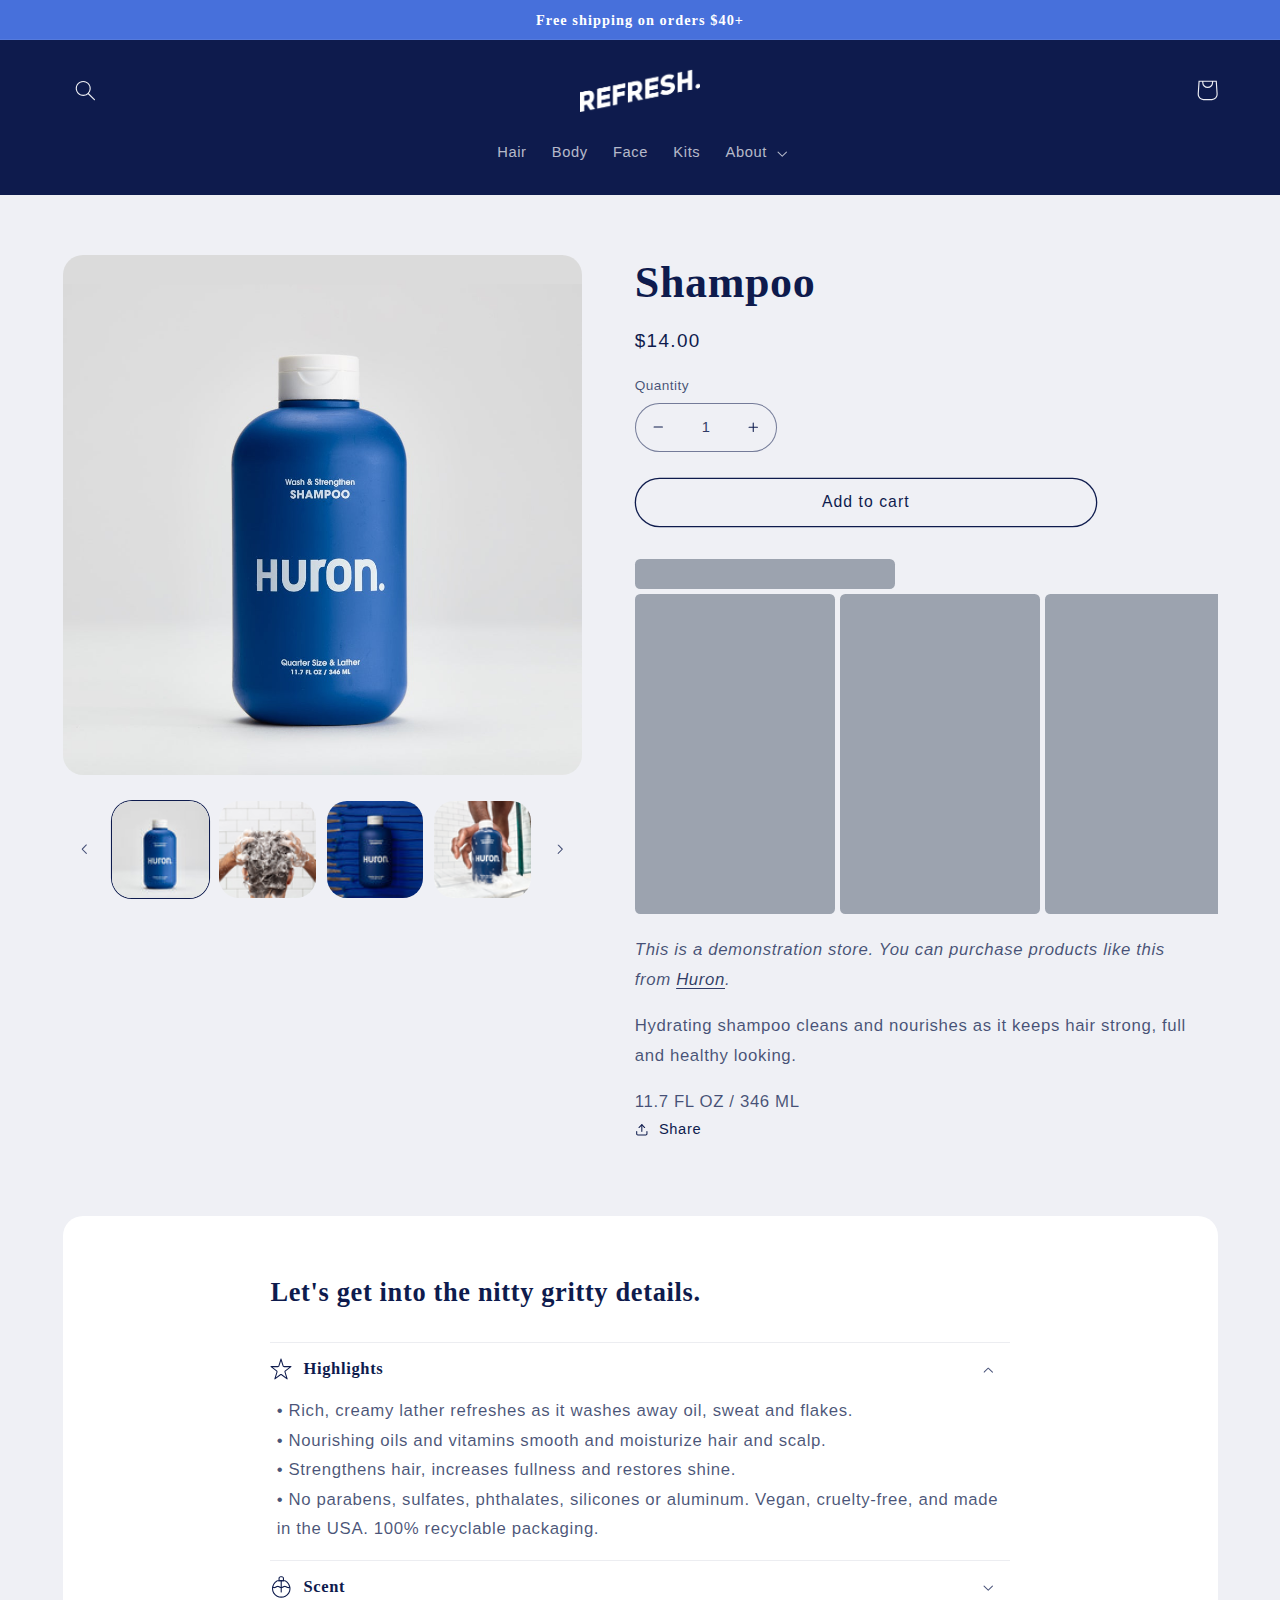
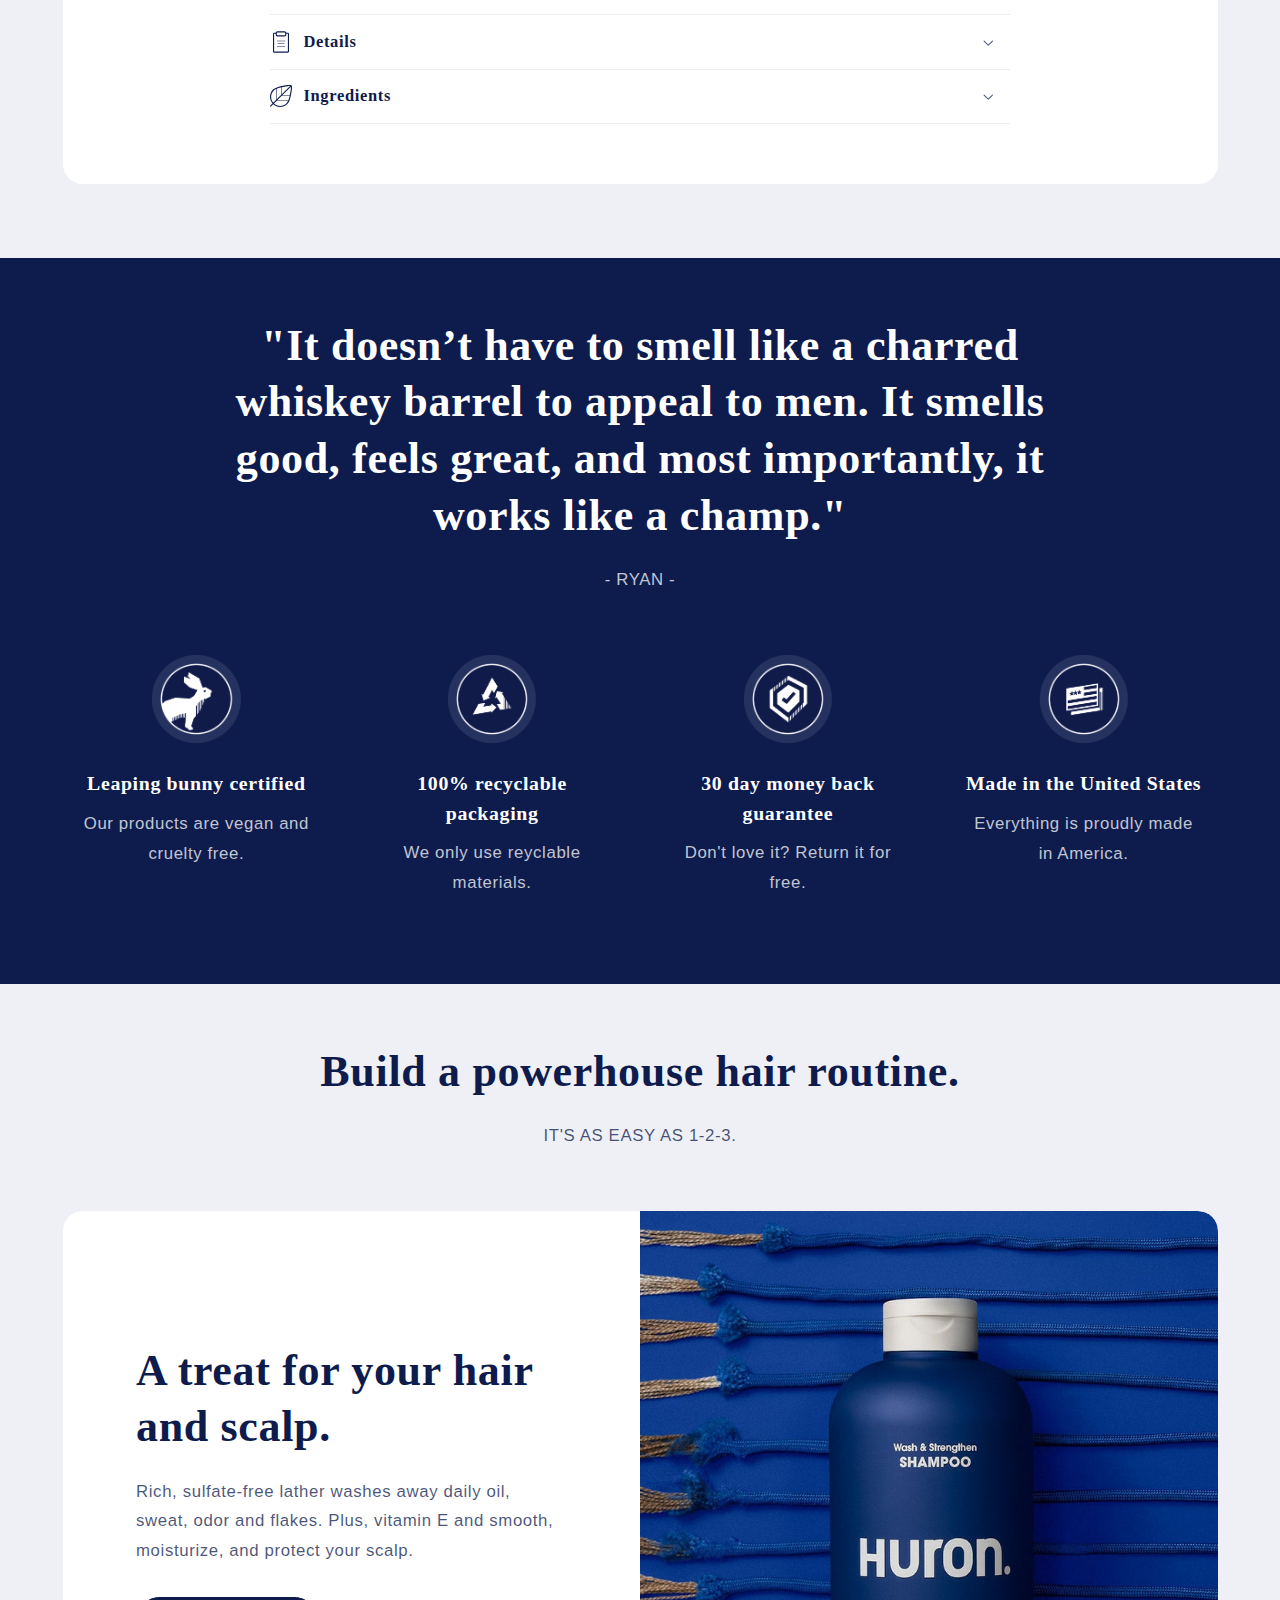
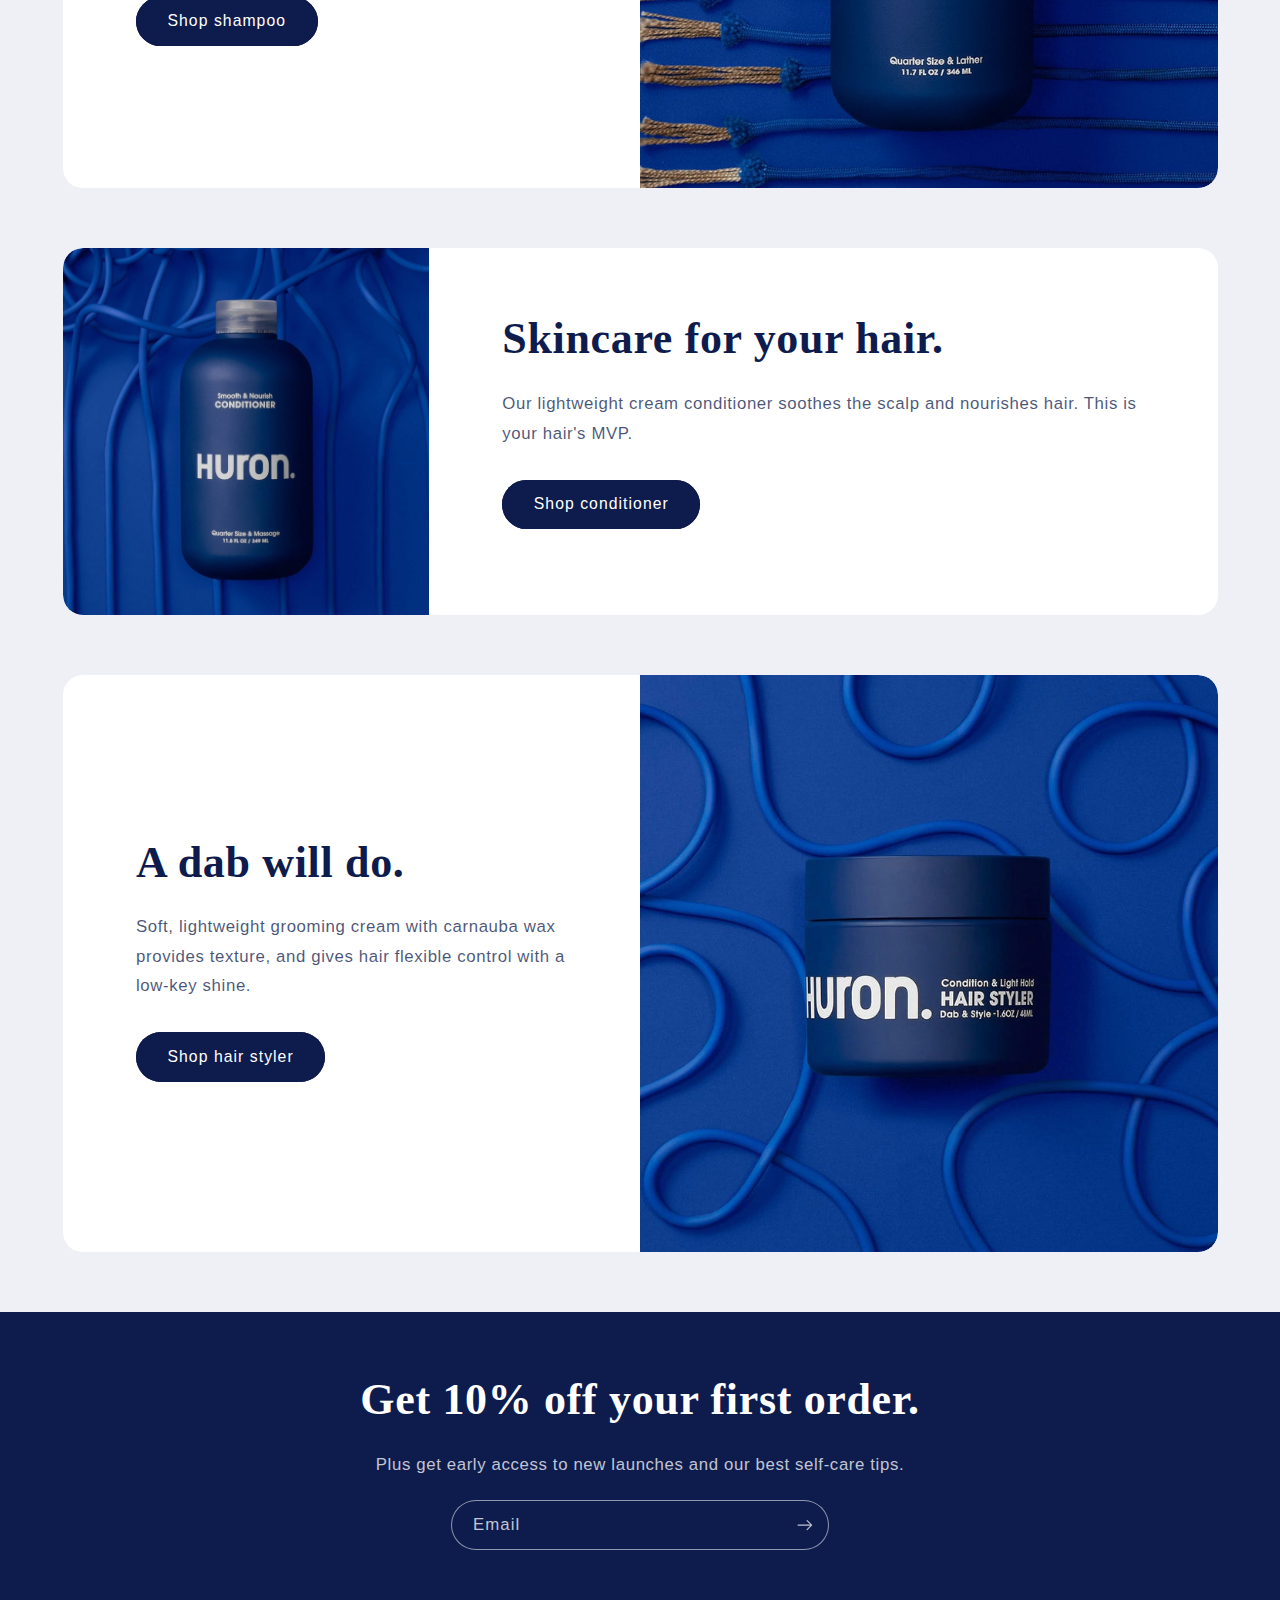
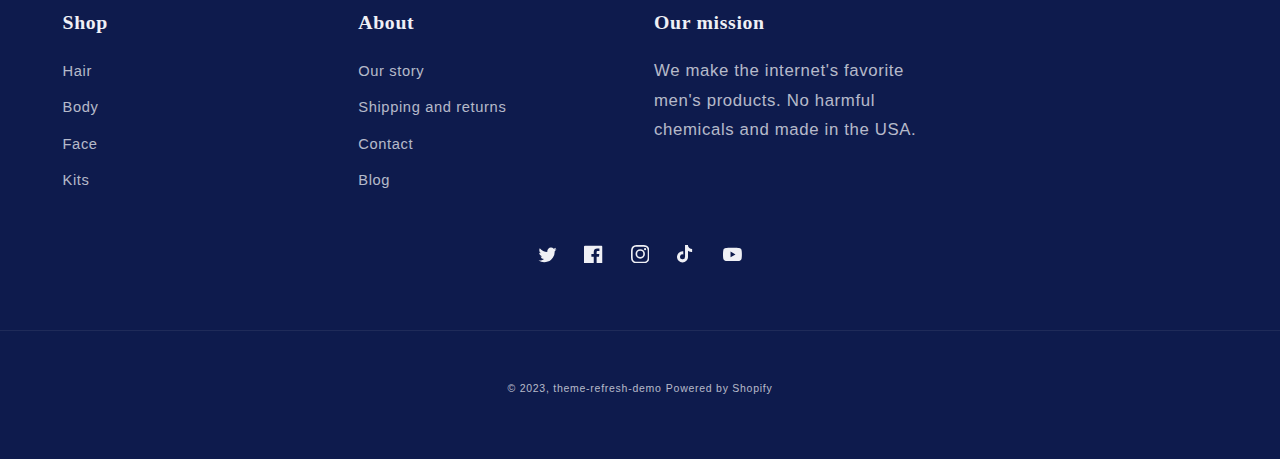
==== commit 1529efc5: "added product page demo" ====
--- a/shampoo.html
+++ b/shampoo.html
@@ -1,197 +1,193 @@
-<!DOCTYPE html><html class="js" lang="en"><head>
-    <meta charset="utf-8">
-    <meta http-equiv="X-UA-Compatible" content="IE=edge">
-    <meta name="viewport" content="width=device-width,initial-scale=1">
-    <meta name="theme-color" content>
-    <link rel="canonical" href="https://theme-refresh-demo.myshopify.com/products/shampoo-2">
-    <link rel="preconnect" href="https://cdn.shopify.com" crossorigin><link rel="preconnect" href="https://fonts.shopifycdn.com" crossorigin><title>
-      Wash & Strengthen Daily Restore and Moisturize Shampoo for Men | Huron
- – theme-refresh-demo</title>
-
-    
-      <meta name="description" content="Sulfate free shampoo for men helps fight dandruff and restore fullness. Argan Oil and Vitamin E strengthen damaged hair. Shampoo for dandruff and thinning hair.">
-    
-
-    
-
-<meta property="og:site_name" content="theme-refresh-demo">
-<meta property="og:url" content="https://theme-refresh-demo.myshopify.com/products/shampoo-2">
-<meta property="og:title" content="Wash & Strengthen Daily Restore and Moisturize Shampoo for Men | Huron">
-<meta property="og:type" content="product">
-<meta property="og:description" content="Sulfate free shampoo for men helps fight dandruff and restore fullness. Argan Oil and Vitamin E strengthen damaged hair. Shampoo for dandruff and thinning hair."><meta property="og:image" content="images/Huron_shampoo_d1388090-de1f-446a-bf12-6da4457820e6_3.jpg">
-  <meta property="og:image:secure_url" content="images/Huron_shampoo_d1388090-de1f-446a-bf12-6da4457820e6_3.jpg">
-  <meta property="og:image:width" content="994">
-  <meta property="og:image:height" content="994"><meta property="og:price:amount" content="14.00">
-  <meta property="og:price:currency" content="USD"><meta name="twitter:site" content="@shopify"><meta name="twitter:card" content="summary_large_image">
-<meta name="twitter:title" content="Wash & Strengthen Daily Restore and Moisturize Shampoo for Men | Huron">
-<meta name="twitter:description" content="Sulfate free shampoo for men helps fight dandruff and restore fullness. Argan Oil and Vitamin E strengthen damaged hair. Shampoo for dandruff and thinning hair.">
-
-
-    <script type="text/javascript" async src="js/trekkie.storefront.0971b636a86a20ffd496149381a68cd43c35df09.min.js"></script><script type="text/javascript" async src="js/trekkie.storefront.0971b636a86a20ffd496149381a68cd43c35df09.min.js"></script><script src="js/global.js" defer="defer"></script>
-    <script>window.performance && window.performance.mark && window.performance.mark('shopify.content_for_header.start');</script><meta id="shopify-digital-wallet" name="shopify-digital-wallet" content="/63948128508/digital_wallets/dialog">
-<meta name="shopify-checkout-api-token" content="e61102500290c69ca5f711921b973443">
-<meta id="in-context-paypal-metadata" data-shop-id="63948128508" data-venmo-supported="true" data-environment="production" data-locale="en_US" data-paypal-v4="true" data-currency="USD">
-<link rel="alternate" type="application/json+oembed" href="https://theme-refresh-demo.myshopify.com/products/shampoo-2.oembed">
-<script>
-  (function() {
-    var scripts = ["https://cdn.shopify.com/shopifycloud/checkout-web/assets/runtime.latest.en.8645d252f07ec25fdbc6.js", "https://cdn.shopify.com/shopifycloud/checkout-web/assets/checkout-web-packages~Information~NoAddressLocation~Payment~PostPurchase~Review~Shipping~ShopPay~Sho~cf13f96e.latest.en.04837ae4ff5a8e949953.js", "https://cdn.shopify.com/shopifycloud/checkout-web/assets/Information~Payment~ShopPay.latest.en.84ff9c0024faf7f72c14.js", "https://cdn.shopify.com/shopifycloud/checkout-web/assets/Information.latest.en.900911b3d82c82309ebf.js", "https://cdn.shopify.com/shopifycloud/checkout-web/assets/checkout-web-ui~app.latest.en.86cd9328cdcd6cd3a58f.js", "https://cdn.shopify.com/shopifycloud/checkout-web/assets/vendors~app.latest.en.b4546f9bffad10b3673b.js", "https://cdn.shopify.com/shopifycloud/checkout-web/assets/checkout-web-packages~app.latest.en.f5154093d2604596d084.js", "https://cdn.shopify.com/shopifycloud/checkout-web/assets/app.latest.en.931851b1b02f1bcae42a.js"];
-    var styles = ["https://cdn.shopify.com/shopifycloud/checkout-web/assets/checkout-web-ui~app.latest.en.9f2a5e9ec696775e2217.css", "https://cdn.shopify.com/shopifycloud/checkout-web/assets/vendors~app.latest.en.e788719f193b49c039a3.css", "https://cdn.shopify.com/shopifycloud/checkout-web/assets/app.latest.en.6b4c79ead7042980b29d.css", "https://cdn.shopify.com/shopifycloud/checkout-web/assets/Information~Payment~ShopPay.latest.en.da9f06164a980bf8e7ea.css", "https://cdn.shopify.com/shopifycloud/checkout-web/assets/Information.latest.en.9a0274ab07be120c1902.css"];
-
-    function prefetch(url, as, callback) {
-      var link = document.createElement('link');
-      if (link.relList.supports('prefetch')) {
-        link.rel = 'prefetch';
-        link.fetchPriority = 'low';
-        link.as = as;
-        link.href = url;
-        link.onload = link.onerror = callback;
-        document.head.appendChild(link);
-      } else {
-        var xhr = new XMLHttpRequest();
-        xhr.open('GET', url, true);
-        xhr.onloadend = callback;
-        xhr.send();
+<!DOCTYPE html>
+<html class="js" lang="en">
+  <head>
+    <meta charset="utf-8" />
+    <meta http-equiv="X-UA-Compatible" content="IE=edge" />
+    <meta name="viewport" content="width=device-width,initial-scale=1" />
+    <meta name="theme-color" content />
+    <link
+      rel="canonical"
+      href="https://theme-refresh-demo.myshopify.com/products/shampoo-2"
+    />
+    <link rel="preconnect" href="https://cdn.shopify.com" crossorigin />
+    <link rel="preconnect" href="https://fonts.shopifycdn.com" crossorigin />
+    <title>
+      Wash & Strengthen Daily Restore and Moisturize Shampoo for Men | Huron –
+      theme-refresh-demo
+    </title>
+
+    <meta
+      name="description"
+      content="Sulfate free shampoo for men helps fight dandruff and restore fullness. Argan Oil and Vitamin E strengthen damaged hair. Shampoo for dandruff and thinning hair."
+    />
+
+    <meta property="og:site_name" content="theme-refresh-demo" />
+    <meta
+      property="og:url"
+      content="https://theme-refresh-demo.myshopify.com/products/shampoo-2"
+    />
+    <meta
+      property="og:title"
+      content="Wash & Strengthen Daily Restore and Moisturize Shampoo for Men | Huron"
+    />
+    <meta property="og:type" content="product" />
+    <meta
+      property="og:description"
+      content="Sulfate free shampoo for men helps fight dandruff and restore fullness. Argan Oil and Vitamin E strengthen damaged hair. Shampoo for dandruff and thinning hair."
+    />
+    <meta
+      property="og:image"
+      content="images/Huron_shampoo_d1388090-de1f-446a-bf12-6da4457820e6_3.jpg"
+    />
+    <meta
+      property="og:image:secure_url"
+      content="images/Huron_shampoo_d1388090-de1f-446a-bf12-6da4457820e6_3.jpg"
+    />
+    <meta property="og:image:width" content="994" />
+    <meta property="og:image:height" content="994" />
+    <meta property="og:price:amount" content="14.00" />
+    <meta property="og:price:currency" content="USD" />
+    <meta name="twitter:site" content="@shopify" />
+    <meta name="twitter:card" content="summary_large_image" />
+    <meta
+      name="twitter:title"
+      content="Wash & Strengthen Daily Restore and Moisturize Shampoo for Men | Huron"
+    />
+    <meta
+      name="twitter:description"
+      content="Sulfate free shampoo for men helps fight dandruff and restore fullness. Argan Oil and Vitamin E strengthen damaged hair. Shampoo for dandruff and thinning hair."
+    />
+
+    <meta
+      id="shopify-digital-wallet"
+      name="shopify-digital-wallet"
+      content="/63948128508/digital_wallets/dialog"
+    />
+    <meta
+      name="shopify-checkout-api-token"
+      content="e61102500290c69ca5f711921b973443"
+    />
+    <meta
+      id="in-context-paypal-metadata"
+      data-shop-id="63948128508"
+      data-venmo-supported="true"
+      data-environment="production"
+      data-locale="en_US"
+      data-paypal-v4="true"
+      data-currency="USD"
+    />
+    <link
+      rel="alternate"
+      type="application/json+oembed"
+      href="https://theme-refresh-demo.myshopify.com/products/shampoo-2.oembed"
+    />
+
+    <script src="/horizontal-tiktok-feed.js" defer></script>
+
+    <style id="shopify-dynamic-checkout">
+      .shopify-payment-button__button--hidden {
+        visibility: hidden;
       }
-    }
-
-    function prefetchAssets() {
-      var resources = [].concat(
-        scripts.map(function(url) { return [url, 'script']; }),
-        styles.map(function(url) { return [url, 'style']; })
-      );
-      var index = 0;
-      (function next() {
-        var res = resources[index++];
-        if (res) prefetch(res[0], res[1], next);
-      })();
-    }
-
-    addEventListener('load', prefetchAssets);
-   })();
-</script>
-<script id="shopify-features" type="application/json">{"accessToken":"e61102500290c69ca5f711921b973443","betas":["rich-media-storefront-analytics"],"domain":"theme-refresh-demo.myshopify.com","predictiveSearch":true,"shopId":63948128508,"smart_payment_buttons_url":"https:\/\/cdn.shopify.com\/shopifycloud\/payment-sheet\/assets\/latest\/spb.en.js?v=2","dynamic_checkout_cart_url":"https:\/\/cdn.shopify.com\/shopifycloud\/payment-sheet\/assets\/latest\/dynamic-checkout-cart.en.js?v=2","locale":"en","optimusEnabled":false}</script>
-<script>var Shopify = Shopify || {};
-Shopify.shop = "theme-refresh-demo.myshopify.com";
-Shopify.locale = "en";
-Shopify.currency = {"active":"USD","rate":"1.0"};
-Shopify.country = "US";
-Shopify.theme = {"name":"refresh\/refresh-demo-store","id":132932272380,"theme_store_id":null,"role":"main"};
-Shopify.theme.handle = "null";
-Shopify.theme.style = {"id":null,"handle":null};
-Shopify.cdnHost = "cdn.shopify.com";
-Shopify.routes = Shopify.routes || {};
-Shopify.routes.root = "/";</script>
-<script type="module">!function(o){(o.Shopify=o.Shopify||{}).modules=!0}(window);</script>
-<script>!function(o){function n(){var o=[];function n(){o.push(Array.prototype.slice.apply(arguments))}return n.q=o,n}var t=o.Shopify=o.Shopify||{};t.loadFeatures=n(),t.autoloadFeatures=n()}(window);</script>
-<script id="__st">var __st={"a":63948128508,"offset":7200,"reqid":"f8dddf0d-82d9-4bb2-ad38-09d003268602","pageurl":"theme-refresh-demo.myshopify.com\/products\/shampoo-2","u":"edaa66cd422c","p":"product","rtyp":"product","rid":7671433986300};</script>
-<script>window.ShopifyPaypalV4VisibilityTracking = true;</script>
-<script>!function(o){o.addEventListener("DOMContentLoaded",function(){window.Shopify=window.Shopify||{},window.Shopify.recaptchaV3=window.Shopify.recaptchaV3||{siteKey:"6LcCR2cUAAAAANS1Gpq_mDIJ2pQuJphsSQaUEuc9"};var t=['form[action*="/contact"] input[name="form_type"][value="contact"]','form[action*="/comments"] input[name="form_type"][value="new_comment"]','form[action*="/account"] input[name="form_type"][value="customer_login"]','form[action*="/account"] input[name="form_type"][value="recover_customer_password"]','form[action*="/account"] input[name="form_type"][value="create_customer"]','form[action*="/contact"] input[name="form_type"][value="customer"]'].join(",");function n(e){e=e.target;null==e||null!=(e=function e(t,n){if(null==t.parentElement)return null;if("FORM"!=t.parentElement.tagName)return e(t.parentElement,n);for(var o=t.parentElement.action,r=0;r<n.length;r++)if(-1!==o.indexOf(n[r]))return t.parentElement;return null}(e,["/contact","/comments","/account"]))&&null!=e.querySelector(t)&&((e=o.createElement("script")).setAttribute("src","https://cdn.shopify.com/shopifycloud/storefront-recaptcha-v3/v0.6/index.js"),o.body.appendChild(e),o.removeEventListener("focus",n,!0),o.removeEventListener("change",n,!0),o.removeEventListener("click",n,!0))}o.addEventListener("click",n,!0),o.addEventListener("change",n,!0),o.addEventListener("focus",n,!0)})}(document);</script>
-<script data-source-attribution="shopify.loadfeatures" defer="defer" src="js/load_feature-3f13ad638dda6342084642726e80965205d5b82d761805d0f0b2850313bc1fdf.js" crossorigin="anonymous"></script>
-<script data-source-attribution="shopify.dynamic-checkout" defer="defer" src="js/features-87e8399988880142f2c62771b9d8f2ff6c290b3ff745dd426eb0dfe0db9d1dae.js" crossorigin="anonymous"></script>
-<script id="sections-script" data-sections="product-recommendations,header,footer" defer="defer" src="//cdn.shopify.com/s/files/1/0639/4812/8508/t/25/compiled_assets/scripts.js?1782"></script>
-<style id="shopify-dynamic-checkout">.shopify-payment-button__button--hidden {
-  visibility: hidden;
-}
-
-.shopify-payment-button__button {
-  border-radius: 4px;
-  border: none;
-  box-shadow: 0 0 0 0 transparent;
-  color: white;
-  cursor: pointer;
-  display: block;
-  font-size: 1em;
-  font-weight: 500;
-  line-height: 1;
-  text-align: center;
-  width: 100%;
-  transition: background 0.2s ease-in-out;
-}
-
-.shopify-payment-button__button[disabled] {
-  opacity: 0.6;
-  cursor: default;
-}
-
-.shopify-payment-button__button--unbranded {
-  background-color: #1990c6;
-  padding: 1em 2em;
-}
-
-.shopify-payment-button__button--unbranded:hover:not([disabled]) {
-  background-color: #136f99;
-}
-
-.shopify-payment-button__more-options {
-  background: transparent;
-  border: 0 none;
-  cursor: pointer;
-  display: block;
-  font-size: 1em;
-  margin-top: 1em;
-  text-align: center;
-  width: 100%;
-}
-
-.shopify-payment-button__more-options:hover:not([disabled]) {
-  text-decoration: underline;
-}
-
-.shopify-payment-button__more-options[disabled] {
-  opacity: 0.6;
-  cursor: default;
-}
-
-.shopify-payment-button__button--branded {
-  display: flex;
-  flex-direction: column;
-  min-height: 44px;
-  position: relative;
-  z-index: 1;
-}
-
-.shopify-payment-button__button--branded .shopify-cleanslate {
-  flex: 1 !important;
-  display: flex !important;
-  flex-direction: column !important;
-}
-</style>
-<style id="shopify-dynamic-checkout-cart">@media screen and (min-width: 750px) {
-  #dynamic-checkout-cart {
-    min-height: 50px;
-  }
-}
-
-@media screen and (max-width: 750px) {
-  #dynamic-checkout-cart {
-    min-height: 120px;
-  }
-}
-</style><script>window.performance && window.performance.mark && window.performance.mark('shopify.content_for_header.end');</script>
-
+
+      .shopify-payment-button__button {
+        border-radius: 4px;
+        border: none;
+        box-shadow: 0 0 0 0 transparent;
+        color: white;
+        cursor: pointer;
+        display: block;
+        font-size: 1em;
+        font-weight: 500;
+        line-height: 1;
+        text-align: center;
+        width: 100%;
+        transition: background 0.2s ease-in-out;
+      }
+
+      .shopify-payment-button__button[disabled] {
+        opacity: 0.6;
+        cursor: default;
+      }
+
+      .shopify-payment-button__button--unbranded {
+        background-color: #1990c6;
+        padding: 1em 2em;
+      }
+
+      .shopify-payment-button__button--unbranded:hover:not([disabled]) {
+        background-color: #136f99;
+      }
+
+      .shopify-payment-button__more-options {
+        background: transparent;
+        border: 0 none;
+        cursor: pointer;
+        display: block;
+        font-size: 1em;
+        margin-top: 1em;
+        text-align: center;
+        width: 100%;
+      }
+
+      .shopify-payment-button__more-options:hover:not([disabled]) {
+        text-decoration: underline;
+      }
+
+      .shopify-payment-button__more-options[disabled] {
+        opacity: 0.6;
+        cursor: default;
+      }
+
+      .shopify-payment-button__button--branded {
+        display: flex;
+        flex-direction: column;
+        min-height: 44px;
+        position: relative;
+        z-index: 1;
+      }
+
+      .shopify-payment-button__button--branded .shopify-cleanslate {
+        flex: 1 !important;
+        display: flex !important;
+        flex-direction: column !important;
+      }
+    </style>
+    <style id="shopify-dynamic-checkout-cart">
+      @media screen and (min-width: 750px) {
+        #dynamic-checkout-cart {
+          min-height: 50px;
+        }
+      }
+
+      @media screen and (max-width: 750px) {
+        #dynamic-checkout-cart {
+          min-height: 120px;
+        }
+      }
+    </style>
 
     <style data-shopify>
       @font-face {
-  font-family: Questrial;
-  font-weight: 400;
-  font-style: normal;
-  font-display: swap;
-  src: url("https://fonts.shopifycdn.com/questrial/questrial_n4.0ba6d2b6094954bab23732c75d3ecb4c47a5869c.woff2?h1=dGhlbWUtcmVmcmVzaC1kZW1vLmFjY291bnQubXlzaG9waWZ5LmNvbQ&hmac=18f65bc230f30d25d5805f1db65ccea6669663ad113c17aa7a0f674c99f535d7") format("woff2"),
-       url("https://fonts.shopifycdn.com/questrial/questrial_n4.5abce10d8846bb9326c9741eaffed9667c847692.woff?h1=dGhlbWUtcmVmcmVzaC1kZW1vLmFjY291bnQubXlzaG9waWZ5LmNvbQ&hmac=697b2a64173d7e209089d7b6065c061bb69bd7054e847eb299dbdaa8f6cc5798") format("woff");
-}
-
-      
-      
-      
+        font-family: Questrial;
+        font-weight: 400;
+        font-style: normal;
+        font-display: swap;
+        src: url("https://fonts.shopifycdn.com/questrial/questrial_n4.0ba6d2b6094954bab23732c75d3ecb4c47a5869c.woff2?h1=dGhlbWUtcmVmcmVzaC1kZW1vLmFjY291bnQubXlzaG9waWZ5LmNvbQ&hmac=18f65bc230f30d25d5805f1db65ccea6669663ad113c17aa7a0f674c99f535d7")
+            format("woff2"),
+          url("https://fonts.shopifycdn.com/questrial/questrial_n4.5abce10d8846bb9326c9741eaffed9667c847692.woff?h1=dGhlbWUtcmVmcmVzaC1kZW1vLmFjY291bnQubXlzaG9waWZ5LmNvbQ&hmac=697b2a64173d7e209089d7b6065c061bb69bd7054e847eb299dbdaa8f6cc5798")
+            format("woff");
+      }
+
       @font-face {
-  font-family: Archivo;
-  font-weight: 700;
-  font-style: normal;
-  font-display: swap;
-  src: url("https://fonts.shopifycdn.com/archivo/archivo_n7.6f363ab30b12ea00d5e6243ed0e977a11393a3ad.woff2?h1=dGhlbWUtcmVmcmVzaC1kZW1vLmFjY291bnQubXlzaG9waWZ5LmNvbQ&hmac=4874a58501529b47ffe6375b61ae8fd7d3818267a576767449f083089778069a") format("woff2"),
-       url("https://fonts.shopifycdn.com/archivo/archivo_n7.846b40a5735bbd149ad44b083a19c3e5d88d8fab.woff?h1=dGhlbWUtcmVmcmVzaC1kZW1vLmFjY291bnQubXlzaG9waWZ5LmNvbQ&hmac=ce4341b22f09ec33afc6d0693bbed32ef90921cc6fe5673251c3742ebad93012") format("woff");
-}
-
+        font-family: Archivo;
+        font-weight: 700;
+        font-style: normal;
+        font-display: swap;
+        src: url("https://fonts.shopifycdn.com/archivo/archivo_n7.6f363ab30b12ea00d5e6243ed0e977a11393a3ad.woff2?h1=dGhlbWUtcmVmcmVzaC1kZW1vLmFjY291bnQubXlzaG9waWZ5LmNvbQ&hmac=4874a58501529b47ffe6375b61ae8fd7d3818267a576767449f083089778069a")
+            format("woff2"),
+          url("https://fonts.shopifycdn.com/archivo/archivo_n7.846b40a5735bbd149ad44b083a19c3e5d88d8fab.woff?h1=dGhlbWUtcmVmcmVzaC1kZW1vLmFjY291bnQubXlzaG9waWZ5LmNvbQ&hmac=ce4341b22f09ec33afc6d0693bbed32ef90921cc6fe5673251c3742ebad93012")
+            format("woff");
+      }
 
       :root {
         --font-body-family: Questrial, sans-serif;
@@ -217,7 +213,7 @@
         --payment-terms-background-color: #eff0f5;
 
         --gradient-base-background-1: #eff0f5;
-        --gradient-base-background-2: #FFFFFF;
+        --gradient-base-background-2: #ffffff;
         --gradient-base-accent-1: #4770db;
         --gradient-base-accent-2: #0e1b4d;
 
@@ -225,7 +221,7 @@
         --media-border-opacity: 0.1;
         --media-border-width: 0px;
         --media-radius: 20px;
-        --media-shadow-opacity: 0.0;
+        --media-shadow-opacity: 0;
         --media-shadow-horizontal-offset: 0px;
         --media-shadow-vertical-offset: 4px;
         --media-shadow-blur-radius: 5px;
@@ -238,25 +234,25 @@
         --card-corner-radius: 1.8rem;
         --card-text-alignment: left;
         --card-border-width: 0.1rem;
-        --card-border-opacity: 1.0;
-        --card-shadow-opacity: 0.0;
-        --card-shadow-horizontal-offset: 0.0rem;
+        --card-border-opacity: 1;
+        --card-shadow-opacity: 0;
+        --card-shadow-horizontal-offset: 0rem;
         --card-shadow-vertical-offset: 0.4rem;
         --card-shadow-blur-radius: 0.5rem;
 
-        --badge-corner-radius: 0.0rem;
+        --badge-corner-radius: 0rem;
 
         --popup-border-width: 1px;
         --popup-border-opacity: 0.1;
         --popup-corner-radius: 18px;
-        --popup-shadow-opacity: 0.0;
+        --popup-shadow-opacity: 0;
         --popup-shadow-horizontal-offset: 0px;
         --popup-shadow-vertical-offset: 4px;
         --popup-shadow-blur-radius: 5px;
 
         --drawer-border-width: 0px;
         --drawer-border-opacity: 0.1;
-        --drawer-shadow-opacity: 0.0;
+        --drawer-shadow-opacity: 0;
         --drawer-shadow-horizontal-offset: 0px;
         --drawer-shadow-vertical-offset: 4px;
         --drawer-shadow-blur-radius: 5px;
@@ -272,7 +268,7 @@
         --text-boxes-border-opacity: 0.1;
         --text-boxes-border-width: 0px;
         --text-boxes-radius: 20px;
-        --text-boxes-shadow-opacity: 0.0;
+        --text-boxes-shadow-opacity: 0;
         --text-boxes-shadow-horizontal-offset: 0px;
         --text-boxes-shadow-vertical-offset: 4px;
         --text-boxes-shadow-blur-radius: 5px;
@@ -280,8 +276,8 @@
         --buttons-radius: 40px;
         --buttons-radius-outset: 41px;
         --buttons-border-width: 1px;
-        --buttons-border-opacity: 1.0;
-        --buttons-shadow-opacity: 0.0;
+        --buttons-border-opacity: 1;
+        --buttons-shadow-opacity: 0;
         --buttons-shadow-horizontal-offset: 0px;
         --buttons-shadow-vertical-offset: 4px;
         --buttons-shadow-blur-radius: 5px;
@@ -290,7 +286,7 @@
         --inputs-radius: 26px;
         --inputs-border-width: 1px;
         --inputs-border-opacity: 0.55;
-        --inputs-shadow-opacity: 0.0;
+        --inputs-shadow-opacity: 0;
         --inputs-shadow-horizontal-offset: 0px;
         --inputs-margin-offset: 0px;
         --inputs-shadow-vertical-offset: 4px;
@@ -300,7 +296,7 @@
         --variant-pills-radius: 40px;
         --variant-pills-border-width: 1px;
         --variant-pills-border-opacity: 0.55;
-        --variant-pills-shadow-opacity: 0.0;
+        --variant-pills-shadow-opacity: 0;
         --variant-pills-shadow-horizontal-offset: 0px;
         --variant-pills-shadow-vertical-offset: 0px;
         --variant-pills-shadow-blur-radius: 5px;
@@ -339,1723 +335,4772 @@
       }
     </style>
 
-    <link href="css/base.css" rel="stylesheet" type="text/css" media="all">
-<link rel="preload" as="font" href="https://fonts.shopifycdn.com/questrial/questrial_n4.0ba6d2b6094954bab23732c75d3ecb4c47a5869c.woff2?h1=dGhlbWUtcmVmcmVzaC1kZW1vLmFjY291bnQubXlzaG9waWZ5LmNvbQ&hmac=18f65bc230f30d25d5805f1db65ccea6669663ad113c17aa7a0f674c99f535d7" type="font/woff2" crossorigin><link rel="preload" as="font" href="https://fonts.shopifycdn.com/archivo/archivo_n7.6f363ab30b12ea00d5e6243ed0e977a11393a3ad.woff2?h1=dGhlbWUtcmVmcmVzaC1kZW1vLmFjY291bnQubXlzaG9waWZ5LmNvbQ&hmac=4874a58501529b47ffe6375b61ae8fd7d3818267a576767449f083089778069a" type="font/woff2" crossorigin><link rel="stylesheet" href="css/component-predictive-search.css" media="print" onload="this.media='all'"><script>document.documentElement.className = document.documentElement.className.replace('no-js', 'js');
-    if (Shopify.designMode) {
-      document.documentElement.classList.add('shopify-design-mode');
-    }
+    <link href="css/base.css" rel="stylesheet" type="text/css" media="all" />
+    <link
+      rel="preload"
+      as="font"
+      href="https://fonts.shopifycdn.com/questrial/questrial_n4.0ba6d2b6094954bab23732c75d3ecb4c47a5869c.woff2?h1=dGhlbWUtcmVmcmVzaC1kZW1vLmFjY291bnQubXlzaG9waWZ5LmNvbQ&hmac=18f65bc230f30d25d5805f1db65ccea6669663ad113c17aa7a0f674c99f535d7"
+      type="font/woff2"
+      crossorigin
+    />
+    <link
+      rel="preload"
+      as="font"
+      href="https://fonts.shopifycdn.com/archivo/archivo_n7.6f363ab30b12ea00d5e6243ed0e977a11393a3ad.woff2?h1=dGhlbWUtcmVmcmVzaC1kZW1vLmFjY291bnQubXlzaG9waWZ5LmNvbQ&hmac=4874a58501529b47ffe6375b61ae8fd7d3818267a576767449f083089778069a"
+      type="font/woff2"
+      crossorigin
+    />
+    <link
+      rel="stylesheet"
+      href="css/component-predictive-search.css"
+      media="print"
+      onload="this.media='all'"
+    />
+    <script>
+      document.documentElement.className =
+        document.documentElement.className.replace("no-js", "js");
+      if (Shopify.designMode) {
+        document.documentElement.classList.add("shopify-design-mode");
+      }
     </script>
-  <link href="https://monorail-edge.shopifysvc.com" rel="dns-prefetch">
-<script>(function(){if ("sendBeacon" in navigator && "performance" in window) {var session_token = document.cookie.match(/_shopify_s=([^;]*)/);function handle_abandonment_event(e) {var entries = performance.getEntries().filter(function(entry) {return /monorail-edge.shopifysvc.com/.test(entry.name);});if (!window.abandonment_tracked && entries.length === 0) {window.abandonment_tracked = true;var currentMs = Date.now();var navigation_start = performance.timing.navigationStart;var payload = {shop_id: 63948128508,url: window.location.href,navigation_start,duration: currentMs - navigation_start,session_token: session_token && session_token.length === 2 ? session_token[1] : "",page_type: "product"};window.navigator.sendBeacon("https://monorail-edge.shopifysvc.com/v1/produce", JSON.stringify({schema_id: "online_store_buyer_site_abandonment/1.1",payload: payload,metadata: {event_created_at_ms: currentMs,event_sent_at_ms: currentMs}}));}}window.addEventListener('pagehide', handle_abandonment_event);}}());</script>
-<script id="evids-setup">
-  (function () {let t,e;function n(){t={page_viewed:{},collection_viewed:{},product_viewed:{},product_variant_viewed:{},search_submitted:{},product_added_to_cart:{},checkout_started:{},checkout_completed:{},payment_info_submitted:{},session_started:{}},e={wpm:{},trekkie:{}}}function o(t){return`${t||"sh"}-${function(){const t="xxxx-4xxx-xxxx-xxxxxxxxxxxx";let e="";try{const n=window.crypto,o=new Uint16Array(31);n.getRandomValues(o);let r=0;e=t.replace(/[x]/g,(t=>{const e=o[r]%16;return r++,("x"===t?e:3&e|8).toString(16)})).toUpperCase()}catch(n){e=t.replace(/[x]/g,(t=>{const e=16*Math.random()|0;return("x"===t?e:3&e|8).toString(16)})).toUpperCase()}return`${function(){let t=0,e=0;t=(new Date).getTime()>>>0;try{e=performance.now()>>>0}catch(t){e=0}const n=Math.abs(t+e).toString(16).toLowerCase();return"00000000".substr(0,8-n.length)+n}()}-${e}`}()}`}function r(n,r){if(!t[n]||"trekkie"!==(null==r?void 0:r.analyticsFramework)&&"wpm"!==(null==r?void 0:r.analyticsFramework))return o("shu");const i="string"==typeof(c=r.cacheKey)&&c?c:"default";var c;const a=function(t,n,o){const r=e[n];return void 0===r[t]&&(r[t]={}),void 0===r[t][o]?r[t][o]=0:r[t][o]+=1,r[t][o]}(n,r.analyticsFramework,i);return function(e,n,r){const i=t[e];if(void 0===i[r]){const t=o();i[r]=[t]}else if(void 0===i[r][n]){const t=o();i[r].push(t)}return i[r][n]}(n,a,i)}function i(){window.Shopify=window.Shopify||{},n(),window.Shopify.evids=(t,e)=>r(t,e)}i();})();
-</script>
-<script id="web-pixels-manager-setup">(function e(e,n,a,t,o,r,i){var s=i||[],l=null!==e;l&&(window.Shopify=window.Shopify||{},window.Shopify.analytics=window.Shopify.analytics||{},window.Shopify.analytics.replayQueue=[],window.Shopify.analytics.publish=function(e,n,a){window.Shopify.analytics.replayQueue.push([e,n,a])});var d=function(){var e="legacy",n="unknown",a=null,t=navigator.userAgent.match(/(Firefox|Chrome)\/(\d+)/i),o=navigator.userAgent.match(/(Edg)\/(\d+)/i),r=navigator.userAgent.match(/(Version)\/(\d+)(.+)(Safari)\/(\d+)/i);r?(n="safari",a=parseInt(r[2],10)):o?(n="edge",a=parseInt(o[2],10)):t&&(n=t[1].toLocaleLowerCase(),a=parseInt(t[2],10));var i={chrome:60,firefox:55,safari:11,edge:80}[n];return void 0!==i&&null!==a&&i<=a&&(e="modern"),e}().substring(0,1),c=t.substring(0,1);if(l)try{self.performance.mark("wpm:start")}catch(e){}var p,u,f,w,h,y,m,g,v=[a,s.indexOf("web_pixels_manager_runtime_asset_prefix")>-1?"/wpm":null,"/",c,r,d,".js"].join("");p={src:v,async:!0,onload:function(){if(e){var a=window.webPixelsManager.init(e);n(a),window.Shopify.analytics.replayQueue.forEach((function(e){a.publishCustomEvent(e[0],e[1],e[2])})),window.Shopify.analytics.replayQueue=[],window.Shopify.analytics.publish=a.publishCustomEvent}},onerror:function(){var n=(e.storefrontBaseUrl?e.storefrontBaseUrl.replace(/\/$/,""):self.location.origin)+"/.well-known/shopify/monorail/unstable/produce_batch",a=JSON.stringify({metadata:{event_sent_at_ms:(new Date).getTime()},events:[{schema_id:"web_pixels_manager_load/2.0",payload:{version:o||"latest",page_url:self.location.href,status:"failed",error_msg:v+" has failed to load"},metadata:{event_created_at_ms:(new Date).getTime()}}]});try{if(self.navigator.sendBeacon.bind(self.navigator)(n,a))return!0}catch(e){}const t=new XMLHttpRequest;try{return t.open("POST",n,!0),t.setRequestHeader("Content-Type","text/plain"),t.send(a),!0}catch(e){console&&console.warn&&console.warn("[Web Pixels Manager] Got an unhandled error while logging a load error.")}return!1}},u=document.createElement("script"),f=p.src,w=p.async||!0,h=p.onload,y=p.onerror,m=document.head,g=document.body,u.async=w,u.src=f,h&&u.addEventListener("load",h),y&&u.addEventListener("error",y),m?m.appendChild(u):g?g.appendChild(u):console.error("Did not find a head or body element to append the script")})({shopId: 63948128508,storefrontBaseUrl: "https://theme-refresh-demo.myshopify.com",cdnBaseUrl: "https://cdn.shopify.com",surface: "storefront-renderer",enabledBetaFlags: ["web_pixels_use_shop_domain_monorail_endpoint","web_pixels_shopify_pixel_validation","web_pixels_prefetch_assets","web_pixels_manager_runtime_asset_prefix","web_pixels_async_pixel_refactor"],webPixelsConfigList: [{"id":"shopify-app-pixel","configuration":"{}","eventPayloadVersion":"v1","runtimeContext":"STRICT","scriptVersion":"0544","apiClientId":"shopify-pixel","type":"APP"},{"id":"shopify-custom-pixel","eventPayloadVersion":"v1","runtimeContext":"LAX","scriptVersion":"0544","apiClientId":"shopify-pixel","type":"CUSTOM"}],initData: {"cart":null,"checkout":null,"customer":null,"productVariants":[{"id":"42961976983804","image":{"src":"https:\/\/cdn.shopify.com\/s\/files\/1\/0639\/4812\/8508\/products\/Huron_shampoo_d1388090-de1f-446a-bf12-6da4457820e6.jpg?v=1650476194"},"price":{"amount":14.0,"currencyCode":"USD"},"product":{"id":"7671433986300","title":"Shampoo","untranslatedTitle":"Shampoo","vendor":"Huron","type":"Combined"},"sku":"HN-SHM-R-BX-1","title":"Default Title","untranslatedTitle":"Default Title"}]},},function pageEvents(webPixelsManagerAPI) {webPixelsManagerAPI.publish("page_viewed");webPixelsManagerAPI.publish("product_viewed", {"productVariant":{"id":"42961976983804","image":{"src":"https:\/\/cdn.shopify.com\/s\/files\/1\/0639\/4812\/8508\/products\/Huron_shampoo_d1388090-de1f-446a-bf12-6da4457820e6.jpg?v=1650476194"},"price":{"amount":14.0,"currencyCode":"USD"},"product":{"id":"7671433986300","title":"Shampoo","untranslatedTitle":"Shampoo","vendor":"Huron","type":"Combined"},"sku":"HN-SHM-R-BX-1","title":"Default Title","untranslatedTitle":"Default Title"}});},"https://cdn.shopify.com","browser","0.0.315","84e87a71wff12d2bfp19382293m9873e283",["web_pixels_use_shop_domain_monorail_endpoint","web_pixels_shopify_pixel_validation","web_pixels_prefetch_assets","web_pixels_manager_runtime_asset_prefix","web_pixels_async_pixel_refactor"]);</script><script async src="js/b84e87a71wff12d2bfp19382293m9873e283m.js"></script>  <script>window.ShopifyAnalytics = window.ShopifyAnalytics || {};
-window.ShopifyAnalytics.meta = window.ShopifyAnalytics.meta || {};
-window.ShopifyAnalytics.meta.currency = 'USD';
-var meta = {"product":{"id":7671433986300,"gid":"gid:\/\/shopify\/Product\/7671433986300","vendor":"Huron","type":"Combined","variants":[{"id":42961976983804,"price":1400,"name":"Shampoo","public_title":null,"sku":"HN-SHM-R-BX-1"}]},"page":{"pageType":"product","resourceType":"product","resourceId":7671433986300}};
-for (var attr in meta) {
-  window.ShopifyAnalytics.meta[attr] = meta[attr];
-}</script>
-<script>window.ShopifyAnalytics.merchantGoogleAnalytics = function() {
-  
-};
-</script>
-<script class="analytics">(function () {
-    var customDocumentWrite = function(content) {
-      var jquery = null;
-
-      if (window.jQuery) {
-        jquery = window.jQuery;
-      } else if (window.Checkout && window.Checkout.$) {
-        jquery = window.Checkout.$;
+    <link href="https://monorail-edge.shopifysvc.com" rel="dns-prefetch" />
+
+    <script id="evids-setup">
+      (function () {
+        let t, e;
+        function n() {
+          (t = {
+            page_viewed: {},
+            collection_viewed: {},
+            product_viewed: {},
+            product_variant_viewed: {},
+            search_submitted: {},
+            product_added_to_cart: {},
+            checkout_started: {},
+            checkout_completed: {},
+            payment_info_submitted: {},
+            session_started: {},
+          }),
+            (e = { wpm: {}, trekkie: {} });
+        }
+        function o(t) {
+          return `${t || "sh"}-${(function () {
+            const t = "xxxx-4xxx-xxxx-xxxxxxxxxxxx";
+            let e = "";
+            try {
+              const n = window.crypto,
+                o = new Uint16Array(31);
+              n.getRandomValues(o);
+              let r = 0;
+              e = t
+                .replace(/[x]/g, (t) => {
+                  const e = o[r] % 16;
+                  return r++, ("x" === t ? e : (3 & e) | 8).toString(16);
+                })
+                .toUpperCase();
+            } catch (n) {
+              e = t
+                .replace(/[x]/g, (t) => {
+                  const e = (16 * Math.random()) | 0;
+                  return ("x" === t ? e : (3 & e) | 8).toString(16);
+                })
+                .toUpperCase();
+            }
+            return `${(function () {
+              let t = 0,
+                e = 0;
+              t = new Date().getTime() >>> 0;
+              try {
+                e = performance.now() >>> 0;
+              } catch (t) {
+                e = 0;
+              }
+              const n = Math.abs(t + e)
+                .toString(16)
+                .toLowerCase();
+              return "00000000".substr(0, 8 - n.length) + n;
+            })()}-${e}`;
+          })()}`;
+        }
+        function r(n, r) {
+          if (
+            !t[n] ||
+            ("trekkie" !== (null == r ? void 0 : r.analyticsFramework) &&
+              "wpm" !== (null == r ? void 0 : r.analyticsFramework))
+          )
+            return o("shu");
+          const i = "string" == typeof (c = r.cacheKey) && c ? c : "default";
+          var c;
+          const a = (function (t, n, o) {
+            const r = e[n];
+            return (
+              void 0 === r[t] && (r[t] = {}),
+              void 0 === r[t][o] ? (r[t][o] = 0) : (r[t][o] += 1),
+              r[t][o]
+            );
+          })(n, r.analyticsFramework, i);
+          return (function (e, n, r) {
+            const i = t[e];
+            if (void 0 === i[r]) {
+              const t = o();
+              i[r] = [t];
+            } else if (void 0 === i[r][n]) {
+              const t = o();
+              i[r].push(t);
+            }
+            return i[r][n];
+          })(n, a, i);
+        }
+        function i() {
+          (window.Shopify = window.Shopify || {}),
+            n(),
+            (window.Shopify.evids = (t, e) => r(t, e));
+        }
+        i();
+      })();
+    </script>
+    <script>
+      window.ShopifyAnalytics = window.ShopifyAnalytics || {};
+      window.ShopifyAnalytics.meta = window.ShopifyAnalytics.meta || {};
+      window.ShopifyAnalytics.meta.currency = "USD";
+      var meta = {
+        product: {
+          id: 7671433986300,
+          gid: "gid:\/\/shopify\/Product\/7671433986300",
+          vendor: "Huron",
+          type: "Combined",
+          variants: [
+            {
+              id: 42961976983804,
+              price: 1400,
+              name: "Shampoo",
+              public_title: null,
+              sku: "HN-SHM-R-BX-1",
+            },
+          ],
+        },
+        page: {
+          pageType: "product",
+          resourceType: "product",
+          resourceId: 7671433986300,
+        },
+      };
+      for (var attr in meta) {
+        window.ShopifyAnalytics.meta[attr] = meta[attr];
       }
-
-      if (jquery) {
-        jquery('body').append(content);
-      }
-    };
-
-    var hasLoggedConversion = function(token) {
-      if (token) {
-        return document.cookie.indexOf('loggedConversion=' + token) !== -1;
-      }
-      return false;
-    }
-
-    var setCookieIfConversion = function(token) {
-      if (token) {
-        var twoMonthsFromNow = new Date(Date.now());
-        twoMonthsFromNow.setMonth(twoMonthsFromNow.getMonth() + 2);
-
-        document.cookie = 'loggedConversion=' + token + '; expires=' + twoMonthsFromNow;
-      }
-    }
-
-    var trekkie = window.ShopifyAnalytics.lib = window.trekkie = window.trekkie || [];
-    if (trekkie.integrations) {
-      return;
-    }
-    trekkie.methods = [
-      'identify',
-      'page',
-      'ready',
-      'track',
-      'trackForm',
-      'trackLink'
-    ];
-    trekkie.factory = function(method) {
-      return function() {
-        var args = Array.prototype.slice.call(arguments);
-        args.unshift(method);
-        trekkie.push(args);
-        return trekkie;
-      };
-    };
-    for (var i = 0; i < trekkie.methods.length; i++) {
-      var key = trekkie.methods[i];
-      trekkie[key] = trekkie.factory(key);
-    }
-    trekkie.load = function(config) {
-      trekkie.config = config || {};
-      trekkie.config.initialDocumentCookie = document.cookie;
-      var first = document.getElementsByTagName('script')[0];
-      var script = document.createElement('script');
-      script.type = 'text/javascript';
-      script.onerror = function(e) {
-        var scriptFallback = document.createElement('script');
-        scriptFallback.type = 'text/javascript';
-        scriptFallback.onerror = function(error) {
-                var Monorail = {
-      produce: function produce(monorailDomain, schemaId, payload) {
-        var currentMs = new Date().getTime();
-        var event = {
-          schema_id: schemaId,
-          payload: payload,
-          metadata: {
-            event_created_at_ms: currentMs,
-            event_sent_at_ms: currentMs
+    </script>
+    <script>
+      window.ShopifyAnalytics.merchantGoogleAnalytics = function () {};
+    </script>
+    <script class="analytics">
+      (function () {
+        var customDocumentWrite = function (content) {
+          var jquery = null;
+
+          if (window.jQuery) {
+            jquery = window.jQuery;
+          } else if (window.Checkout && window.Checkout.$) {
+            jquery = window.Checkout.$;
+          }
+
+          if (jquery) {
+            jquery("body").append(content);
           }
         };
-        return Monorail.sendRequest("https://" + monorailDomain + "/v1/produce", JSON.stringify(event));
-      },
-      sendRequest: function sendRequest(endpointUrl, payload) {
-        // Try the sendBeacon API
-        if (window && window.navigator && typeof window.navigator.sendBeacon === 'function' && typeof window.Blob === 'function' && !Monorail.isIos12()) {
-          var blobData = new window.Blob([payload], {
-            type: 'text/plain'
-          });
-
-          if (window.navigator.sendBeacon(endpointUrl, blobData)) {
-            return true;
-          } // sendBeacon was not successful
-
-        } // XHR beacon
-
-        var xhr = new XMLHttpRequest();
-
-        try {
-          xhr.open('POST', endpointUrl);
-          xhr.setRequestHeader('Content-Type', 'text/plain');
-          xhr.send(payload);
-        } catch (e) {
-          console.log(e);
+
+        var hasLoggedConversion = function (token) {
+          if (token) {
+            return document.cookie.indexOf("loggedConversion=" + token) !== -1;
+          }
+          return false;
+        };
+
+        var setCookieIfConversion = function (token) {
+          if (token) {
+            var twoMonthsFromNow = new Date(Date.now());
+            twoMonthsFromNow.setMonth(twoMonthsFromNow.getMonth() + 2);
+
+            document.cookie =
+              "loggedConversion=" + token + "; expires=" + twoMonthsFromNow;
+          }
+        };
+
+        var trekkie =
+          (window.ShopifyAnalytics.lib =
+          window.trekkie =
+            window.trekkie || []);
+        if (trekkie.integrations) {
+          return;
         }
-
-        return false;
-      },
-      isIos12: function isIos12() {
-        return window.navigator.userAgent.lastIndexOf('iPhone; CPU iPhone OS 12_') !== -1 || window.navigator.userAgent.lastIndexOf('iPad; CPU OS 12_') !== -1;
-      }
-    };
-    Monorail.produce('monorail-edge.shopifysvc.com',
-      'trekkie_storefront_load_errors/1.1',
-      {shop_id: 63948128508,
-      theme_id: 132932272380,
-      app_name: "storefront",
-      context_url: window.location.href,
-      source_url: "https://cdn.shopify.com/s/trekkie.storefront.0971b636a86a20ffd496149381a68cd43c35df09.min.js"});
-
+        trekkie.methods = [
+          "identify",
+          "page",
+          "ready",
+          "track",
+          "trackForm",
+          "trackLink",
+        ];
+        trekkie.factory = function (method) {
+          return function () {
+            var args = Array.prototype.slice.call(arguments);
+            args.unshift(method);
+            trekkie.push(args);
+            return trekkie;
+          };
         };
-        scriptFallback.async = true;
-        scriptFallback.src = 'https://cdn.shopify.com/s/trekkie.storefront.0971b636a86a20ffd496149381a68cd43c35df09.min.js';
-        first.parentNode.insertBefore(scriptFallback, first);
-      };
-      script.async = true;
-      script.src = 'https://cdn.shopify.com/s/trekkie.storefront.0971b636a86a20ffd496149381a68cd43c35df09.min.js';
-      first.parentNode.insertBefore(script, first);
-    };
-    trekkie.load(
-      {"Trekkie":{"appName":"storefront","development":false,"defaultAttributes":{"shopId":63948128508,"isMerchantRequest":null,"themeId":132932272380,"themeCityHash":"2440505167250627869","contentLanguage":"en","currency":"USD"},"isServerSideCookieWritingEnabled":true,"monorailRegion":"shop_domain"},"Session Attribution":{},"S2S":{"facebookCapiEnabled":false,"source":"trekkie-storefront-renderer"}}
-    );
-
-    var loaded = false;
-    trekkie.ready(function() {
-      if (loaded) return;
-      loaded = true;
-
-      window.ShopifyAnalytics.lib = window.trekkie;
-
-  
-      var originalDocumentWrite = document.write;
-      document.write = customDocumentWrite;
-      try { window.ShopifyAnalytics.merchantGoogleAnalytics.call(this); } catch(error) {};
-      document.write = originalDocumentWrite;
-
-      window.ShopifyAnalytics.lib.page(null,{"pageType":"product","resourceType":"product","resourceId":7671433986300});
-
-      var match = window.location.pathname.match(/checkouts\/(.+)\/(thank_you|post_purchase)/)
-      var token = match? match[1]: undefined;
-      if (!hasLoggedConversion(token)) {
-        setCookieIfConversion(token);
-        window.ShopifyAnalytics.lib.track("Viewed Product",{"currency":"USD","variantId":42961976983804,"productId":7671433986300,"productGid":"gid:\/\/shopify\/Product\/7671433986300","name":"Shampoo","price":"14.00","sku":"HN-SHM-R-BX-1","brand":"Huron","variant":null,"category":"Combined","nonInteraction":true});
-      window.ShopifyAnalytics.lib.track("monorail:\/\/trekkie_storefront_viewed_product\/1.1",{"currency":"USD","variantId":42961976983804,"productId":7671433986300,"productGid":"gid:\/\/shopify\/Product\/7671433986300","name":"Shampoo","price":"14.00","sku":"HN-SHM-R-BX-1","brand":"Huron","variant":null,"category":"Combined","nonInteraction":true,"referer":"https:\/\/theme-refresh-demo.myshopify.com\/products\/shampoo-2"});
-      }
-    });
-
-
-        var eventsListenerScript = document.createElement('script');
-        eventsListenerScript.async = true;
-        eventsListenerScript.src = "//cdn.shopify.com/shopifycloud/shopify/assets/shop_events_listener-65cd0ba3fcd81a1df33f2510ec5bcf8c0e0958653b50e3965ec972dd638ee13f.js";
-        document.getElementsByTagName('head')[0].appendChild(eventsListenerScript);
-
-})();</script><script async src="js/shop_events_listener-65cd0ba3fcd81a1df33f2510ec5bcf8c0e0958653b50e3965ec972dd638ee13f.js"></script>
-<script class="boomerang">
-(function () {
-  if (window.BOOMR && (window.BOOMR.version || window.BOOMR.snippetExecuted)) {
-    return;
-  }
-  window.BOOMR = window.BOOMR || {};
-  window.BOOMR.snippetStart = new Date().getTime();
-  window.BOOMR.snippetExecuted = true;
-  window.BOOMR.snippetVersion = 12;
-  window.BOOMR.application = "storefront-renderer";
-  window.BOOMR.themeName = "Dawn";
-  window.BOOMR.themeVersion = "5.0.0";
-  window.BOOMR.shopId = 63948128508;
-  window.BOOMR.themeId = 132932272380;
-  window.BOOMR.renderRegion = "gcp-europe-west1";
-  window.BOOMR.url =
-    "https://cdn.shopify.com/shopifycloud/boomerang/shopify-boomerang-1.0.0.min.js";
-  var where = document.currentScript || document.getElementsByTagName("script")[0];
-  var parentNode = where.parentNode;
-  var promoted = false;
-  var LOADER_TIMEOUT = 3000;
-  function promote() {
-    if (promoted) {
-      return;
-    }
-    var script = document.createElement("script");
-    script.id = "boomr-scr-as";
-    script.src = window.BOOMR.url;
-    script.async = true;
-    parentNode.appendChild(script);
-    promoted = true;
-  }
-  function iframeLoader(wasFallback) {
-    promoted = true;
-    var dom, bootstrap, iframe, iframeStyle;
-    var doc = document;
-    var win = window;
-    window.BOOMR.snippetMethod = wasFallback ? "if" : "i";
-    bootstrap = function(parent, scriptId) {
-      var script = doc.createElement("script");
-      script.id = scriptId || "boomr-if-as";
-      script.src = window.BOOMR.url;
-      BOOMR_lstart = new Date().getTime();
-      parent = parent || doc.body;
-      parent.appendChild(script);
-    };
-    if (!window.addEventListener && window.attachEvent && navigator.userAgent.match(/MSIE [67]./)) {
-      window.BOOMR.snippetMethod = "s";
-      bootstrap(parentNode, "boomr-async");
-      return;
-    }
-    iframe = document.createElement("IFRAME");
-    iframe.src = "about:blank";
-    iframe.title = "";
-    iframe.role = "presentation";
-    iframe.loading = "eager";
-    iframeStyle = (iframe.frameElement || iframe).style;
-    iframeStyle.width = 0;
-    iframeStyle.height = 0;
-    iframeStyle.border = 0;
-    iframeStyle.display = "none";
-    parentNode.appendChild(iframe);
-    try {
-      win = iframe.contentWindow;
-      doc = win.document.open();
-    } catch (e) {
-      dom = document.domain;
-      iframe.src = "javascript:var d=document.open();d.domain='" + dom + "';void(0);";
-      win = iframe.contentWindow;
-      doc = win.document.open();
-    }
-    if (dom) {
-      doc._boomrl = function() {
-        this.domain = dom;
-        bootstrap();
-      };
-      doc.write("<body onload='document._boomrl();'>");
-    } else {
-      win._boomrl = function() {
-        bootstrap();
-      };
-      if (win.addEventListener) {
-        win.addEventListener("load", win._boomrl, false);
-      } else if (win.attachEvent) {
-        win.attachEvent("onload", win._boomrl);
-      }
-    }
-    doc.close();
-  }
-  var link = document.createElement("link");
-  if (link.relList &&
-    typeof link.relList.supports === "function" &&
-    link.relList.supports("preload") &&
-    ("as" in link)) {
-    window.BOOMR.snippetMethod = "p";
-    link.href = window.BOOMR.url;
-    link.rel = "preload";
-    link.as = "script";
-    link.addEventListener("load", promote);
-    link.addEventListener("error", function() {
-      iframeLoader(true);
-    });
-    setTimeout(function() {
-      if (!promoted) {
-        iframeLoader(true);
-      }
-    }, LOADER_TIMEOUT);
-    BOOMR_lstart = new Date().getTime();
-    parentNode.appendChild(link);
-  } else {
-    iframeLoader(false);
-  }
-  function boomerangSaveLoadTime(e) {
-    window.BOOMR_onload = (e && e.timeStamp) || new Date().getTime();
-  }
-  if (window.addEventListener) {
-    window.addEventListener("load", boomerangSaveLoadTime, false);
-  } else if (window.attachEvent) {
-    window.attachEvent("onload", boomerangSaveLoadTime);
-  }
-  if (document.addEventListener) {
-    document.addEventListener("onBoomerangLoaded", function(e) {
-      e.detail.BOOMR.init({
-        ResourceTiming: {
-          enabled: true,
-          trackedResourceTypes: ["script", "img", "css"]
-        },
-      });
-      e.detail.BOOMR.t_end = new Date().getTime();
-    });
-  } else if (document.attachEvent) {
-    document.attachEvent("onpropertychange", function(e) {
-      if (!e) e=event;
-      if (e.propertyName === "onBoomerangLoaded") {
-        e.detail.BOOMR.init({
-          ResourceTiming: {
-            enabled: true,
-            trackedResourceTypes: ["script", "img", "css"]
+        for (var i = 0; i < trekkie.methods.length; i++) {
+          var key = trekkie.methods[i];
+          trekkie[key] = trekkie.factory(key);
+        }
+        trekkie.load = function (config) {
+          trekkie.config = config || {};
+          trekkie.config.initialDocumentCookie = document.cookie;
+          var first = document.getElementsByTagName("script")[0];
+          var script = document.createElement("script");
+          script.type = "text/javascript";
+          script.onerror = function (e) {
+            var scriptFallback = document.createElement("script");
+            scriptFallback.type = "text/javascript";
+            scriptFallback.onerror = function (error) {
+              var Monorail = {
+                produce: function produce(monorailDomain, schemaId, payload) {
+                  var currentMs = new Date().getTime();
+                  var event = {
+                    schema_id: schemaId,
+                    payload: payload,
+                    metadata: {
+                      event_created_at_ms: currentMs,
+                      event_sent_at_ms: currentMs,
+                    },
+                  };
+                  return Monorail.sendRequest(
+                    "https://" + monorailDomain + "/v1/produce",
+                    JSON.stringify(event)
+                  );
+                },
+                sendRequest: function sendRequest(endpointUrl, payload) {
+                  // Try the sendBeacon API
+                  if (
+                    window &&
+                    window.navigator &&
+                    typeof window.navigator.sendBeacon === "function" &&
+                    typeof window.Blob === "function" &&
+                    !Monorail.isIos12()
+                  ) {
+                    var blobData = new window.Blob([payload], {
+                      type: "text/plain",
+                    });
+
+                    if (window.navigator.sendBeacon(endpointUrl, blobData)) {
+                      return true;
+                    } // sendBeacon was not successful
+                  } // XHR beacon
+
+                  var xhr = new XMLHttpRequest();
+
+                  try {
+                    xhr.open("POST", endpointUrl);
+                    xhr.setRequestHeader("Content-Type", "text/plain");
+                    xhr.send(payload);
+                  } catch (e) {
+                    console.log(e);
+                  }
+
+                  return false;
+                },
+                isIos12: function isIos12() {
+                  return (
+                    window.navigator.userAgent.lastIndexOf(
+                      "iPhone; CPU iPhone OS 12_"
+                    ) !== -1 ||
+                    window.navigator.userAgent.lastIndexOf(
+                      "iPad; CPU OS 12_"
+                    ) !== -1
+                  );
+                },
+              };
+              Monorail.produce(
+                "monorail-edge.shopifysvc.com",
+                "trekkie_storefront_load_errors/1.1",
+                {
+                  shop_id: 63948128508,
+                  theme_id: 132932272380,
+                  app_name: "storefront",
+                  context_url: window.location.href,
+                  source_url:
+                    "https://cdn.shopify.com/s/trekkie.storefront.0971b636a86a20ffd496149381a68cd43c35df09.min.js",
+                }
+              );
+            };
+            scriptFallback.async = true;
+            scriptFallback.src =
+              "https://cdn.shopify.com/s/trekkie.storefront.0971b636a86a20ffd496149381a68cd43c35df09.min.js";
+            first.parentNode.insertBefore(scriptFallback, first);
+          };
+          script.async = true;
+          script.src =
+            "https://cdn.shopify.com/s/trekkie.storefront.0971b636a86a20ffd496149381a68cd43c35df09.min.js";
+          first.parentNode.insertBefore(script, first);
+        };
+        trekkie.load({
+          Trekkie: {
+            appName: "storefront",
+            development: false,
+            defaultAttributes: {
+              shopId: 63948128508,
+              isMerchantRequest: null,
+              themeId: 132932272380,
+              themeCityHash: "2440505167250627869",
+              contentLanguage: "en",
+              currency: "USD",
+            },
+            isServerSideCookieWritingEnabled: true,
+            monorailRegion: "shop_domain",
+          },
+          "Session Attribution": {},
+          S2S: {
+            facebookCapiEnabled: false,
+            source: "trekkie-storefront-renderer",
           },
         });
-        e.detail.BOOMR.t_end = new Date().getTime();
-      }
-    });
-  }
-})();</script><link href="https://cdn.shopify.com/shopifycloud/boomerang/shopify-boomerang-1.0.0.min.js" rel="preload" as="script">
-</head><body class="gradient"><iframe src="about:blank" title role="presentation" loading="eager" style="width: 0px; height: 0px; border: 0px; display: none;"></iframe><link rel="prefetch" fetchpriority="low" as="script" href="https://cdn.shopify.com/shopifycloud/checkout-web/assets/runtime.latest.en.8645d252f07ec25fdbc6.js"><link rel="prefetch" fetchpriority="low" as="script" href="https://cdn.shopify.com/shopifycloud/checkout-web/assets/checkout-web-packages~Information~NoAddressLocation~Payment~PostPurchase~Review~Shipping~ShopPay~Sho~cf13f96e.latest.en.04837ae4ff5a8e949953.js"><link rel="prefetch" fetchpriority="low" as="script" href="https://cdn.shopify.com/shopifycloud/checkout-web/assets/Information~Payment~ShopPay.latest.en.84ff9c0024faf7f72c14.js"><link rel="prefetch" fetchpriority="low" as="script" href="https://cdn.shopify.com/shopifycloud/checkout-web/assets/Information.latest.en.900911b3d82c82309ebf.js"><link rel="prefetch" fetchpriority="low" as="script" href="https://cdn.shopify.com/shopifycloud/checkout-web/assets/checkout-web-ui~app.latest.en.86cd9328cdcd6cd3a58f.js"><link rel="prefetch" fetchpriority="low" as="script" href="https://cdn.shopify.com/shopifycloud/checkout-web/assets/vendors~app.latest.en.b4546f9bffad10b3673b.js"><link rel="prefetch" fetchpriority="low" as="script" href="https://cdn.shopify.com/shopifycloud/checkout-web/assets/checkout-web-packages~app.latest.en.f5154093d2604596d084.js"><link rel="prefetch" fetchpriority="low" as="script" href="https://cdn.shopify.com/shopifycloud/checkout-web/assets/app.latest.en.931851b1b02f1bcae42a.js"><link rel="prefetch" fetchpriority="low" as="style" href="https://cdn.shopify.com/shopifycloud/checkout-web/assets/checkout-web-ui~app.latest.en.9f2a5e9ec696775e2217.css"><link rel="prefetch" fetchpriority="low" as="style" href="https://cdn.shopify.com/shopifycloud/checkout-web/assets/vendors~app.latest.en.e788719f193b49c039a3.css"><link rel="prefetch" fetchpriority="low" as="style" href="https://cdn.shopify.com/shopifycloud/checkout-web/assets/app.latest.en.6b4c79ead7042980b29d.css"><link rel="prefetch" fetchpriority="low" as="style" href="https://cdn.shopify.com/shopifycloud/checkout-web/assets/Information~Payment~ShopPay.latest.en.da9f06164a980bf8e7ea.css"><link rel="prefetch" fetchpriority="low" as="style" href="https://cdn.shopify.com/shopifycloud/checkout-web/assets/Information.latest.en.9a0274ab07be120c1902.css">
-
-  
+
+        var loaded = false;
+        trekkie.ready(function () {
+          if (loaded) return;
+          loaded = true;
+
+          window.ShopifyAnalytics.lib = window.trekkie;
+
+          var originalDocumentWrite = document.write;
+          document.write = customDocumentWrite;
+          try {
+            window.ShopifyAnalytics.merchantGoogleAnalytics.call(this);
+          } catch (error) {}
+          document.write = originalDocumentWrite;
+
+          window.ShopifyAnalytics.lib.page(null, {
+            pageType: "product",
+            resourceType: "product",
+            resourceId: 7671433986300,
+          });
+
+          var match = window.location.pathname.match(
+            /checkouts\/(.+)\/(thank_you|post_purchase)/
+          );
+          var token = match ? match[1] : undefined;
+          if (!hasLoggedConversion(token)) {
+            setCookieIfConversion(token);
+            window.ShopifyAnalytics.lib.track("Viewed Product", {
+              currency: "USD",
+              variantId: 42961976983804,
+              productId: 7671433986300,
+              productGid: "gid:\/\/shopify\/Product\/7671433986300",
+              name: "Shampoo",
+              price: "14.00",
+              sku: "HN-SHM-R-BX-1",
+              brand: "Huron",
+              variant: null,
+              category: "Combined",
+              nonInteraction: true,
+            });
+            window.ShopifyAnalytics.lib.track(
+              "monorail:\/\/trekkie_storefront_viewed_product\/1.1",
+              {
+                currency: "USD",
+                variantId: 42961976983804,
+                productId: 7671433986300,
+                productGid: "gid:\/\/shopify\/Product\/7671433986300",
+                name: "Shampoo",
+                price: "14.00",
+                sku: "HN-SHM-R-BX-1",
+                brand: "Huron",
+                variant: null,
+                category: "Combined",
+                nonInteraction: true,
+                referer:
+                  "https:\/\/theme-refresh-demo.myshopify.com\/products\/shampoo-2",
+              }
+            );
+          }
+        });
+
+        var eventsListenerScript = document.createElement("script");
+        eventsListenerScript.async = true;
+        eventsListenerScript.src =
+          "//cdn.shopify.com/shopifycloud/shopify/assets/shop_events_listener-65cd0ba3fcd81a1df33f2510ec5bcf8c0e0958653b50e3965ec972dd638ee13f.js";
+        document
+          .getElementsByTagName("head")[0]
+          .appendChild(eventsListenerScript);
+      })();
+    </script>
+    <script class="boomerang">
+      (function () {
+        if (
+          window.BOOMR &&
+          (window.BOOMR.version || window.BOOMR.snippetExecuted)
+        ) {
+          return;
+        }
+        window.BOOMR = window.BOOMR || {};
+        window.BOOMR.snippetStart = new Date().getTime();
+        window.BOOMR.snippetExecuted = true;
+        window.BOOMR.snippetVersion = 12;
+        window.BOOMR.application = "storefront-renderer";
+        window.BOOMR.themeName = "Dawn";
+        window.BOOMR.themeVersion = "5.0.0";
+        window.BOOMR.shopId = 63948128508;
+        window.BOOMR.themeId = 132932272380;
+        window.BOOMR.renderRegion = "gcp-europe-west1";
+        window.BOOMR.url =
+          "https://cdn.shopify.com/shopifycloud/boomerang/shopify-boomerang-1.0.0.min.js";
+        var where =
+          document.currentScript || document.getElementsByTagName("script")[0];
+        var parentNode = where.parentNode;
+        var promoted = false;
+        var LOADER_TIMEOUT = 3000;
+        function promote() {
+          if (promoted) {
+            return;
+          }
+          var script = document.createElement("script");
+          script.id = "boomr-scr-as";
+          script.src = window.BOOMR.url;
+          script.async = true;
+          parentNode.appendChild(script);
+          promoted = true;
+        }
+        function iframeLoader(wasFallback) {
+          promoted = true;
+          var dom, bootstrap, iframe, iframeStyle;
+          var doc = document;
+          var win = window;
+          window.BOOMR.snippetMethod = wasFallback ? "if" : "i";
+          bootstrap = function (parent, scriptId) {
+            var script = doc.createElement("script");
+            script.id = scriptId || "boomr-if-as";
+            script.src = window.BOOMR.url;
+            BOOMR_lstart = new Date().getTime();
+            parent = parent || doc.body;
+            parent.appendChild(script);
+          };
+          if (
+            !window.addEventListener &&
+            window.attachEvent &&
+            navigator.userAgent.match(/MSIE [67]./)
+          ) {
+            window.BOOMR.snippetMethod = "s";
+            bootstrap(parentNode, "boomr-async");
+            return;
+          }
+          iframe = document.createElement("IFRAME");
+          iframe.src = "about:blank";
+          iframe.title = "";
+          iframe.role = "presentation";
+          iframe.loading = "eager";
+          iframeStyle = (iframe.frameElement || iframe).style;
+          iframeStyle.width = 0;
+          iframeStyle.height = 0;
+          iframeStyle.border = 0;
+          iframeStyle.display = "none";
+          parentNode.appendChild(iframe);
+          try {
+            win = iframe.contentWindow;
+            doc = win.document.open();
+          } catch (e) {
+            dom = document.domain;
+            iframe.src =
+              "javascript:var d=document.open();d.domain='" +
+              dom +
+              "';void(0);";
+            win = iframe.contentWindow;
+            doc = win.document.open();
+          }
+          if (dom) {
+            doc._boomrl = function () {
+              this.domain = dom;
+              bootstrap();
+            };
+            doc.write("<body onload='document._boomrl();'>");
+          } else {
+            win._boomrl = function () {
+              bootstrap();
+            };
+            if (win.addEventListener) {
+              win.addEventListener("load", win._boomrl, false);
+            } else if (win.attachEvent) {
+              win.attachEvent("onload", win._boomrl);
+            }
+          }
+          doc.close();
+        }
+        var link = document.createElement("link");
+        if (
+          link.relList &&
+          typeof link.relList.supports === "function" &&
+          link.relList.supports("preload") &&
+          "as" in link
+        ) {
+          window.BOOMR.snippetMethod = "p";
+          link.href = window.BOOMR.url;
+          link.rel = "preload";
+          link.as = "script";
+          link.addEventListener("load", promote);
+          link.addEventListener("error", function () {
+            iframeLoader(true);
+          });
+          setTimeout(function () {
+            if (!promoted) {
+              iframeLoader(true);
+            }
+          }, LOADER_TIMEOUT);
+          BOOMR_lstart = new Date().getTime();
+          parentNode.appendChild(link);
+        } else {
+          iframeLoader(false);
+        }
+        function boomerangSaveLoadTime(e) {
+          window.BOOMR_onload = (e && e.timeStamp) || new Date().getTime();
+        }
+        if (window.addEventListener) {
+          window.addEventListener("load", boomerangSaveLoadTime, false);
+        } else if (window.attachEvent) {
+          window.attachEvent("onload", boomerangSaveLoadTime);
+        }
+        if (document.addEventListener) {
+          document.addEventListener("onBoomerangLoaded", function (e) {
+            e.detail.BOOMR.init({
+              ResourceTiming: {
+                enabled: true,
+                trackedResourceTypes: ["script", "img", "css"],
+              },
+            });
+            e.detail.BOOMR.t_end = new Date().getTime();
+          });
+        } else if (document.attachEvent) {
+          document.attachEvent("onpropertychange", function (e) {
+            if (!e) e = event;
+            if (e.propertyName === "onBoomerangLoaded") {
+              e.detail.BOOMR.init({
+                ResourceTiming: {
+                  enabled: true,
+                  trackedResourceTypes: ["script", "img", "css"],
+                },
+              });
+              e.detail.BOOMR.t_end = new Date().getTime();
+            }
+          });
+        }
+      })();
+    </script>
+    <link
+      href="https://cdn.shopify.com/shopifycloud/boomerang/shopify-boomerang-1.0.0.min.js"
+      rel="preload"
+      as="script"
+    />
+  </head>
+  <body class="gradient">
+    <iframe
+      src="about:blank"
+      title
+      role="presentation"
+      loading="eager"
+      style="width: 0px; height: 0px; border: 0px; display: none"
+    ></iframe
+    ><link
+      rel="prefetch"
+      fetchpriority="low"
+      as="script"
+      href="https://cdn.shopify.com/shopifycloud/checkout-web/assets/runtime.latest.en.8645d252f07ec25fdbc6.js"
+    /><link
+      rel="prefetch"
+      fetchpriority="low"
+      as="script"
+      href="https://cdn.shopify.com/shopifycloud/checkout-web/assets/checkout-web-packages~Information~NoAddressLocation~Payment~PostPurchase~Review~Shipping~ShopPay~Sho~cf13f96e.latest.en.04837ae4ff5a8e949953.js"
+    /><link
+      rel="prefetch"
+      fetchpriority="low"
+      as="script"
+      href="https://cdn.shopify.com/shopifycloud/checkout-web/assets/Information~Payment~ShopPay.latest.en.84ff9c0024faf7f72c14.js"
+    /><link
+      rel="prefetch"
+      fetchpriority="low"
+      as="script"
+      href="https://cdn.shopify.com/shopifycloud/checkout-web/assets/Information.latest.en.900911b3d82c82309ebf.js"
+    /><link
+      rel="prefetch"
+      fetchpriority="low"
+      as="script"
+      href="https://cdn.shopify.com/shopifycloud/checkout-web/assets/checkout-web-ui~app.latest.en.86cd9328cdcd6cd3a58f.js"
+    /><link
+      rel="prefetch"
+      fetchpriority="low"
+      as="script"
+      href="https://cdn.shopify.com/shopifycloud/checkout-web/assets/vendors~app.latest.en.b4546f9bffad10b3673b.js"
+    /><link
+      rel="prefetch"
+      fetchpriority="low"
+      as="script"
+      href="https://cdn.shopify.com/shopifycloud/checkout-web/assets/checkout-web-packages~app.latest.en.f5154093d2604596d084.js"
+    /><link
+      rel="prefetch"
+      fetchpriority="low"
+      as="script"
+      href="https://cdn.shopify.com/shopifycloud/checkout-web/assets/app.latest.en.931851b1b02f1bcae42a.js"
+    /><link
+      rel="prefetch"
+      fetchpriority="low"
+      as="style"
+      href="https://cdn.shopify.com/shopifycloud/checkout-web/assets/checkout-web-ui~app.latest.en.9f2a5e9ec696775e2217.css"
+    /><link
+      rel="prefetch"
+      fetchpriority="low"
+      as="style"
+      href="https://cdn.shopify.com/shopifycloud/checkout-web/assets/vendors~app.latest.en.e788719f193b49c039a3.css"
+    /><link
+      rel="prefetch"
+      fetchpriority="low"
+      as="style"
+      href="https://cdn.shopify.com/shopifycloud/checkout-web/assets/app.latest.en.6b4c79ead7042980b29d.css"
+    /><link
+      rel="prefetch"
+      fetchpriority="low"
+      as="style"
+      href="https://cdn.shopify.com/shopifycloud/checkout-web/assets/Information~Payment~ShopPay.latest.en.da9f06164a980bf8e7ea.css"
+    /><link
+      rel="prefetch"
+      fetchpriority="low"
+      as="style"
+      href="https://cdn.shopify.com/shopifycloud/checkout-web/assets/Information.latest.en.9a0274ab07be120c1902.css"
+    />
+
     <a class="skip-to-content-link button visually-hidden" href="#MainContent">
       Skip to content
     </a>
 
-<div id="shopify-section-cart-drawer" class="shopify-section"><script src="js/cart.js" defer="defer"></script>
-
-<style>
-  .drawer {
-    visibility: hidden;
-  }
-</style>
-
-<cart-drawer class="drawer is-empty">
-  <div id="CartDrawer" class="cart-drawer">
-    <div id="CartDrawer-Overlay" class="cart-drawer__overlay"></div>
-    <div class="drawer__inner" role="dialog" aria-modal="true" aria-label="Your cart" tabindex="-1"><div class="drawer__inner-empty">
-          <div class="cart-drawer__warnings center">
-            <div class="cart-drawer__empty-content">
-              <h2 class="cart__empty-text">Your cart is empty</h2>
-              <button class="drawer__close" type="button" onclick="this.closest('cart-drawer').close()" aria-label="Close"><svg xmlns="http://www.w3.org/2000/svg" aria-hidden="true" focusable="false" role="presentation" class="icon icon-close" fill="none" viewBox="0 0 18 17">
-  <path d="M.865 15.978a.5.5 0 00.707.707l7.433-7.431 7.579 7.282a.501.501 0 00.846-.37.5.5 0 00-.153-.351L9.712 8.546l7.417-7.416a.5.5 0 10-.707-.708L8.991 7.853 1.413.573a.5.5 0 10-.693.72l7.563 7.268-7.418 7.417z" fill="currentColor">
-</path></svg>
-</button>
-              <a href="/collections/all" class="button">
-                Continue shopping
-              </a></div>
-          </div></div><div class="drawer__header">
-        <h2 class="drawer__heading">Your cart</h2>
-        <button class="drawer__close" type="button" onclick="this.closest('cart-drawer').close()" aria-label="Close"><svg xmlns="http://www.w3.org/2000/svg" aria-hidden="true" focusable="false" role="presentation" class="icon icon-close" fill="none" viewBox="0 0 18 17">
-  <path d="M.865 15.978a.5.5 0 00.707.707l7.433-7.431 7.579 7.282a.501.501 0 00.846-.37.5.5 0 00-.153-.351L9.712 8.546l7.417-7.416a.5.5 0 10-.707-.708L8.991 7.853 1.413.573a.5.5 0 10-.693.72l7.563 7.268-7.418 7.417z" fill="currentColor">
-</path></svg>
-</button>
-      </div>
-      <cart-drawer-items class=" is-empty">
-        <form action="/cart" id="CartDrawer-Form" class="cart__contents cart-drawer__form" method="post">
-          <div id="CartDrawer-CartItems" class="drawer__contents js-contents"><p id="CartDrawer-LiveRegionText" class="visually-hidden" role="status"></p>
-            <p id="CartDrawer-LineItemStatus" class="visually-hidden" aria-hidden="true" role="status">Loading...</p>
+    <div id="shopify-section-cart-drawer" class="shopify-section">
+      <style>
+        .drawer {
+          visibility: hidden;
+        }
+      </style>
+
+      <cart-drawer class="drawer is-empty">
+        <div id="CartDrawer" class="cart-drawer">
+          <div id="CartDrawer-Overlay" class="cart-drawer__overlay"></div>
+          <div
+            class="drawer__inner"
+            role="dialog"
+            aria-modal="true"
+            aria-label="Your cart"
+            tabindex="-1"
+          >
+            <div class="drawer__inner-empty">
+              <div class="cart-drawer__warnings center">
+                <div class="cart-drawer__empty-content">
+                  <h2 class="cart__empty-text">Your cart is empty</h2>
+                  <button
+                    class="drawer__close"
+                    type="button"
+                    onclick="this.closest('cart-drawer').close()"
+                    aria-label="Close"
+                  >
+                    <svg
+                      xmlns="http://www.w3.org/2000/svg"
+                      aria-hidden="true"
+                      focusable="false"
+                      role="presentation"
+                      class="icon icon-close"
+                      fill="none"
+                      viewBox="0 0 18 17"
+                    >
+                      <path
+                        d="M.865 15.978a.5.5 0 00.707.707l7.433-7.431 7.579 7.282a.501.501 0 00.846-.37.5.5 0 00-.153-.351L9.712 8.546l7.417-7.416a.5.5 0 10-.707-.708L8.991 7.853 1.413.573a.5.5 0 10-.693.72l7.563 7.268-7.418 7.417z"
+                        fill="currentColor"
+                      ></path>
+                    </svg>
+                  </button>
+                  <a href="/collections/all" class="button">
+                    Continue shopping
+                  </a>
+                </div>
+              </div>
+            </div>
+            <div class="drawer__header">
+              <h2 class="drawer__heading">Your cart</h2>
+              <button
+                class="drawer__close"
+                type="button"
+                onclick="this.closest('cart-drawer').close()"
+                aria-label="Close"
+              >
+                <svg
+                  xmlns="http://www.w3.org/2000/svg"
+                  aria-hidden="true"
+                  focusable="false"
+                  role="presentation"
+                  class="icon icon-close"
+                  fill="none"
+                  viewBox="0 0 18 17"
+                >
+                  <path
+                    d="M.865 15.978a.5.5 0 00.707.707l7.433-7.431 7.579 7.282a.501.501 0 00.846-.37.5.5 0 00-.153-.351L9.712 8.546l7.417-7.416a.5.5 0 10-.707-.708L8.991 7.853 1.413.573a.5.5 0 10-.693.72l7.563 7.268-7.418 7.417z"
+                    fill="currentColor"
+                  ></path>
+                </svg>
+              </button>
+            </div>
+            <cart-drawer-items class="is-empty">
+              <form
+                action="/cart"
+                id="CartDrawer-Form"
+                class="cart__contents cart-drawer__form"
+                method="post"
+              >
+                <div
+                  id="CartDrawer-CartItems"
+                  class="drawer__contents js-contents"
+                >
+                  <p
+                    id="CartDrawer-LiveRegionText"
+                    class="visually-hidden"
+                    role="status"
+                  ></p>
+                  <p
+                    id="CartDrawer-LineItemStatus"
+                    class="visually-hidden"
+                    aria-hidden="true"
+                    role="status"
+                  >
+                    Loading...
+                  </p>
+                </div>
+                <div id="CartDrawer-CartErrors" role="alert"></div>
+              </form>
+            </cart-drawer-items>
+            <div class="drawer__footer">
+              <!-- Start blocks-->
+              <!-- Subtotals-->
+
+              <div class="cart-drawer__footer">
+                <div class="totals" role="status">
+                  <h2 class="totals__subtotal">Subtotal</h2>
+                  <p class="totals__subtotal-value">$0.00 USD</p>
+                </div>
+
+                <div></div>
+
+                <small class="tax-note caption-large rte"
+                  >Taxes and shipping calculated at checkout
+                </small>
+              </div>
+
+              <!-- CTAs -->
+
+              <div class="cart__ctas">
+                <noscript>
+                  <button
+                    type="submit"
+                    class="cart__update-button button button--secondary"
+                    form="CartDrawer-Form"
+                  >
+                    Update
+                  </button>
+                </noscript>
+
+                <button
+                  type="submit"
+                  id="CartDrawer-Checkout"
+                  class="cart__checkout-button button"
+                  name="checkout"
+                  form="CartDrawer-Form"
+                  disabled
+                >
+                  Check out
+                </button>
+              </div>
+            </div>
           </div>
-          <div id="CartDrawer-CartErrors" role="alert"></div>
-        </form>
-      </cart-drawer-items>
-      <div class="drawer__footer"><!-- Start blocks-->
-        <!-- Subtotals-->
-
-        <div class="cart-drawer__footer">
-          <div class="totals" role="status">
-            <h2 class="totals__subtotal">Subtotal</h2>
-            <p class="totals__subtotal-value">$0.00 USD</p>
-          </div>
-
-          <div></div>
-
-          <small class="tax-note caption-large rte">Taxes and shipping calculated at checkout
-</small>
         </div>
-
-        <!-- CTAs -->
-
-        <div class="cart__ctas">
-          <noscript>
-            <button type="submit" class="cart__update-button button button--secondary" form="CartDrawer-Form">
-              Update
-            </button>
-          </noscript>
-
-          <button type="submit" id="CartDrawer-Checkout" class="cart__checkout-button button" name="checkout" form="CartDrawer-Form" disabled>
-            Check out
-          </button>
-        </div>
+      </cart-drawer>
+
+      <script>
+        document.addEventListener("DOMContentLoaded", function () {
+          function isIE() {
+            const ua = window.navigator.userAgent;
+            const msie = ua.indexOf("MSIE ");
+            const trident = ua.indexOf("Trident/");
+
+            return msie > 0 || trident > 0;
+          }
+
+          if (!isIE()) return;
+          const cartSubmitInput = document.createElement("input");
+          cartSubmitInput.setAttribute("name", "checkout");
+          cartSubmitInput.setAttribute("type", "hidden");
+          document.querySelector("#cart").appendChild(cartSubmitInput);
+          document
+            .querySelector("#checkout")
+            .addEventListener("click", function (event) {
+              document.querySelector("#cart").submit();
+            });
+        });
+      </script>
+    </div>
+    <div id="shopify-section-announcement-bar" class="shopify-section">
+      <div
+        class="announcement-bar color-accent-1 gradient"
+        role="region"
+        aria-label="Announcement"
+      >
+        <p class="announcement-bar__message h5">Free shipping on orders $40+</p>
       </div>
     </div>
-  </div>
-</cart-drawer>
-
-<script>
-  document.addEventListener('DOMContentLoaded', function() {
-    function isIE() {
-      const ua = window.navigator.userAgent;
-      const msie = ua.indexOf('MSIE ');
-      const trident = ua.indexOf('Trident/');
-
-      return (msie > 0 || trident > 0);
-    }
-
-    if (!isIE()) return;
-    const cartSubmitInput = document.createElement('input');
-    cartSubmitInput.setAttribute('name', 'checkout');
-    cartSubmitInput.setAttribute('type', 'hidden');
-    document.querySelector('#cart').appendChild(cartSubmitInput);
-    document.querySelector('#checkout').addEventListener('click', function(event) {
-      document.querySelector('#cart').submit();
-    });
-  });
-</script>
-</div>
-<div id="shopify-section-announcement-bar" class="shopify-section"><div class="announcement-bar color-accent-1 gradient" role="region" aria-label="Announcement"><p class="announcement-bar__message h5">
-                Free shipping on orders $40+
-</p></div>
-</div>
-    <div id="shopify-section-header" class="shopify-section section-header"><link rel="stylesheet" href="css/component-list-menu.css" media="print" onload="this.media='all'">
-<link rel="stylesheet" href="css/component-search.css" media="print" onload="this.media='all'">
-<link rel="stylesheet" href="css/component-menu-drawer.css" media="print" onload="this.media='all'">
-<link rel="stylesheet" href="css/component-cart-notification.css" media="print" onload="this.media='all'">
-<link rel="stylesheet" href="css/component-cart-items.css" media="print" onload="this.media='all'"><link rel="stylesheet" href="css/component-price.css" media="print" onload="this.media='all'">
-  <link rel="stylesheet" href="css/component-loading-overlay.css" media="print" onload="this.media='all'"><link href="css/component-cart-drawer.css" rel="stylesheet" type="text/css" media="all">
-  <link href="css/component-cart.css" rel="stylesheet" type="text/css" media="all">
-  <link href="css/component-totals.css" rel="stylesheet" type="text/css" media="all">
-  <link href="css/component-price.css" rel="stylesheet" type="text/css" media="all">
-  <link href="css/component-discounts.css" rel="stylesheet" type="text/css" media="all">
-  <link href="css/component-loading-overlay.css" rel="stylesheet" type="text/css" media="all">
-<noscript><link href="css/component-list-menu.css" rel="stylesheet" type="text/css" media="all"></noscript>
-<noscript><link href="css/component-search.css" rel="stylesheet" type="text/css" media="all"></noscript>
-<noscript><link href="css/component-menu-drawer.css" rel="stylesheet" type="text/css" media="all"></noscript>
-<noscript><link href="css/component-cart-notification.css" rel="stylesheet" type="text/css" media="all"></noscript>
-<noscript><link href="css/component-cart-items.css" rel="stylesheet" type="text/css" media="all"></noscript>
-
-<style>
-  header-drawer {
-    justify-self: start;
-    margin-left: -1.2rem;
-  }
-
-  .header__heading-logo {
-    max-width: 120px;
-  }
-
-  @media screen and (min-width: 990px) {
-    header-drawer {
-      display: none;
-    }
-  }
-
-  .menu-drawer-container {
-    display: flex;
-  }
-
-  .list-menu {
-    list-style: none;
-    padding: 0;
-    margin: 0;
-  }
-
-  .list-menu--inline {
-    display: inline-flex;
-    flex-wrap: wrap;
-  }
-
-  summary.list-menu__item {
-    padding-right: 2.7rem;
-  }
-
-  .list-menu__item {
-    display: flex;
-    align-items: center;
-    line-height: calc(1 + 0.3 / var(--font-body-scale));
-  }
-
-  .list-menu__item--link {
-    text-decoration: none;
-    padding-bottom: 1rem;
-    padding-top: 1rem;
-    line-height: calc(1 + 0.8 / var(--font-body-scale));
-  }
-
-  @media screen and (min-width: 750px) {
-    .list-menu__item--link {
-      padding-bottom: 0.5rem;
-      padding-top: 0.5rem;
-    }
-  }
-</style><style data-shopify>.header {
-    padding-top: 10px;
-    padding-bottom: 10px;
-  }
-
-  .section-header {
-    margin-bottom: 0px;
-  }
-
-  @media screen and (min-width: 750px) {
-    .section-header {
-      margin-bottom: 0px;
-    }
-  }
-
-  @media screen and (min-width: 990px) {
-    .header {
-      padding-top: 20px;
-      padding-bottom: 20px;
-    }
-  }</style><script src="js/details-disclosure.js" defer="defer"></script>
-<script src="js/details-modal.js" defer="defer"></script>
-<script src="js/cart-notification.js" defer="defer"></script><script src="js/cart-drawer.js" defer="defer"></script><svg xmlns="http://www.w3.org/2000/svg" class="hidden">
-  <symbol id="icon-search" viewBox="0 0 18 19" fill="none">
-    <path fill-rule="evenodd" clip-rule="evenodd" d="M11.03 11.68A5.784 5.784 0 112.85 3.5a5.784 5.784 0 018.18 8.18zm.26 1.12a6.78 6.78 0 11.72-.7l5.4 5.4a.5.5 0 11-.71.7l-5.41-5.4z" fill="currentColor"/>
-  </symbol>
-
-  <symbol id="icon-close" class="icon icon-close" fill="none" viewBox="0 0 18 17">
-    <path d="M.865 15.978a.5.5 0 00.707.707l7.433-7.431 7.579 7.282a.501.501 0 00.846-.37.5.5 0 00-.153-.351L9.712 8.546l7.417-7.416a.5.5 0 10-.707-.708L8.991 7.853 1.413.573a.5.5 0 10-.693.72l7.563 7.268-7.418 7.417z" fill="currentColor">
-  </path></symbol>
-</svg>
-<sticky-header class="header-wrapper color-inverse gradient">
-  <header class="header header--top-center page-width header--has-menu"><header-drawer data-breakpoint="tablet">
-        <details id="Details-menu-drawer-container" class="menu-drawer-container">
-          <summary class="header__icon header__icon--menu header__icon--summary link focus-inset" aria-label="Menu">
-            <span>
-              <svg xmlns="http://www.w3.org/2000/svg" aria-hidden="true" focusable="false" role="presentation" class="icon icon-hamburger" fill="none" viewBox="0 0 18 16">
-  <path d="M1 .5a.5.5 0 100 1h15.71a.5.5 0 000-1H1zM.5 8a.5.5 0 01.5-.5h15.71a.5.5 0 010 1H1A.5.5 0 01.5 8zm0 7a.5.5 0 01.5-.5h15.71a.5.5 0 010 1H1a.5.5 0 01-.5-.5z" fill="currentColor">
-</path></svg>
-
-              <svg xmlns="http://www.w3.org/2000/svg" aria-hidden="true" focusable="false" role="presentation" class="icon icon-close" fill="none" viewBox="0 0 18 17">
-  <path d="M.865 15.978a.5.5 0 00.707.707l7.433-7.431 7.579 7.282a.501.501 0 00.846-.37.5.5 0 00-.153-.351L9.712 8.546l7.417-7.416a.5.5 0 10-.707-.708L8.991 7.853 1.413.573a.5.5 0 10-.693.72l7.563 7.268-7.418 7.417z" fill="currentColor">
-</path></svg>
-
-            </span>
-          </summary>
-          <div id="menu-drawer" class="gradient menu-drawer motion-reduce" tabindex="-1">
-            <div class="menu-drawer__inner-container">
-              <div class="menu-drawer__navigation-container">
-                <nav class="menu-drawer__navigation">
-                  <ul class="menu-drawer__menu has-submenu list-menu" role="list"><li><a href="/collections/hair" class="menu-drawer__menu-item list-menu__item link link--text focus-inset">
+    <div id="shopify-section-header" class="shopify-section section-header">
+      <link
+        rel="stylesheet"
+        href="css/component-list-menu.css"
+        media="print"
+        onload="this.media='all'"
+      />
+      <link
+        rel="stylesheet"
+        href="css/component-search.css"
+        media="print"
+        onload="this.media='all'"
+      />
+      <link
+        rel="stylesheet"
+        href="css/component-menu-drawer.css"
+        media="print"
+        onload="this.media='all'"
+      />
+      <link
+        rel="stylesheet"
+        href="css/component-cart-notification.css"
+        media="print"
+        onload="this.media='all'"
+      />
+      <link
+        rel="stylesheet"
+        href="css/component-cart-items.css"
+        media="print"
+        onload="this.media='all'"
+      /><link
+        rel="stylesheet"
+        href="css/component-price.css"
+        media="print"
+        onload="this.media='all'"
+      />
+      <link
+        rel="stylesheet"
+        href="css/component-loading-overlay.css"
+        media="print"
+        onload="this.media='all'"
+      /><link
+        href="css/component-cart-drawer.css"
+        rel="stylesheet"
+        type="text/css"
+        media="all"
+      />
+      <link
+        href="css/component-cart.css"
+        rel="stylesheet"
+        type="text/css"
+        media="all"
+      />
+      <link
+        href="css/component-totals.css"
+        rel="stylesheet"
+        type="text/css"
+        media="all"
+      />
+      <link
+        href="css/component-price.css"
+        rel="stylesheet"
+        type="text/css"
+        media="all"
+      />
+      <link
+        href="css/component-discounts.css"
+        rel="stylesheet"
+        type="text/css"
+        media="all"
+      />
+      <link
+        href="css/component-loading-overlay.css"
+        rel="stylesheet"
+        type="text/css"
+        media="all"
+      />
+      <noscript
+        ><link
+          href="css/component-list-menu.css"
+          rel="stylesheet"
+          type="text/css"
+          media="all"
+      /></noscript>
+      <noscript
+        ><link
+          href="css/component-search.css"
+          rel="stylesheet"
+          type="text/css"
+          media="all"
+      /></noscript>
+      <noscript
+        ><link
+          href="css/component-menu-drawer.css"
+          rel="stylesheet"
+          type="text/css"
+          media="all"
+      /></noscript>
+      <noscript
+        ><link
+          href="css/component-cart-notification.css"
+          rel="stylesheet"
+          type="text/css"
+          media="all"
+      /></noscript>
+      <noscript
+        ><link
+          href="css/component-cart-items.css"
+          rel="stylesheet"
+          type="text/css"
+          media="all"
+      /></noscript>
+
+      <style>
+        header-drawer {
+          justify-self: start;
+          margin-left: -1.2rem;
+        }
+
+        .header__heading-logo {
+          max-width: 120px;
+        }
+
+        @media screen and (min-width: 990px) {
+          header-drawer {
+            display: none;
+          }
+        }
+
+        .menu-drawer-container {
+          display: flex;
+        }
+
+        .list-menu {
+          list-style: none;
+          padding: 0;
+          margin: 0;
+        }
+
+        .list-menu--inline {
+          display: inline-flex;
+          flex-wrap: wrap;
+        }
+
+        summary.list-menu__item {
+          padding-right: 2.7rem;
+        }
+
+        .list-menu__item {
+          display: flex;
+          align-items: center;
+          line-height: calc(1 + 0.3 / var(--font-body-scale));
+        }
+
+        .list-menu__item--link {
+          text-decoration: none;
+          padding-bottom: 1rem;
+          padding-top: 1rem;
+          line-height: calc(1 + 0.8 / var(--font-body-scale));
+        }
+
+        @media screen and (min-width: 750px) {
+          .list-menu__item--link {
+            padding-bottom: 0.5rem;
+            padding-top: 0.5rem;
+          }
+        }</style
+      ><style data-shopify>
+        .header {
+          padding-top: 10px;
+          padding-bottom: 10px;
+        }
+
+        .section-header {
+          margin-bottom: 0px;
+        }
+
+        @media screen and (min-width: 750px) {
+          .section-header {
+            margin-bottom: 0px;
+          }
+        }
+
+        @media screen and (min-width: 990px) {
+          .header {
+            padding-top: 20px;
+            padding-bottom: 20px;
+          }
+        }
+      </style>
+
+      <svg xmlns="http://www.w3.org/2000/svg" class="hidden">
+        <symbol id="icon-search" viewBox="0 0 18 19" fill="none">
+          <path
+            fill-rule="evenodd"
+            clip-rule="evenodd"
+            d="M11.03 11.68A5.784 5.784 0 112.85 3.5a5.784 5.784 0 018.18 8.18zm.26 1.12a6.78 6.78 0 11.72-.7l5.4 5.4a.5.5 0 11-.71.7l-5.41-5.4z"
+            fill="currentColor"
+          />
+        </symbol>
+
+        <symbol
+          id="icon-close"
+          class="icon icon-close"
+          fill="none"
+          viewBox="0 0 18 17"
+        >
+          <path
+            d="M.865 15.978a.5.5 0 00.707.707l7.433-7.431 7.579 7.282a.501.501 0 00.846-.37.5.5 0 00-.153-.351L9.712 8.546l7.417-7.416a.5.5 0 10-.707-.708L8.991 7.853 1.413.573a.5.5 0 10-.693.72l7.563 7.268-7.418 7.417z"
+            fill="currentColor"
+          ></path>
+        </symbol>
+      </svg>
+      <sticky-header class="header-wrapper color-inverse gradient">
+        <header class="header header--top-center page-width header--has-menu">
+          <header-drawer data-breakpoint="tablet">
+            <details
+              id="Details-menu-drawer-container"
+              class="menu-drawer-container"
+            >
+              <summary
+                class="header__icon header__icon--menu header__icon--summary link focus-inset"
+                aria-label="Menu"
+              >
+                <span>
+                  <svg
+                    xmlns="http://www.w3.org/2000/svg"
+                    aria-hidden="true"
+                    focusable="false"
+                    role="presentation"
+                    class="icon icon-hamburger"
+                    fill="none"
+                    viewBox="0 0 18 16"
+                  >
+                    <path
+                      d="M1 .5a.5.5 0 100 1h15.71a.5.5 0 000-1H1zM.5 8a.5.5 0 01.5-.5h15.71a.5.5 0 010 1H1A.5.5 0 01.5 8zm0 7a.5.5 0 01.5-.5h15.71a.5.5 0 010 1H1a.5.5 0 01-.5-.5z"
+                      fill="currentColor"
+                    ></path>
+                  </svg>
+
+                  <svg
+                    xmlns="http://www.w3.org/2000/svg"
+                    aria-hidden="true"
+                    focusable="false"
+                    role="presentation"
+                    class="icon icon-close"
+                    fill="none"
+                    viewBox="0 0 18 17"
+                  >
+                    <path
+                      d="M.865 15.978a.5.5 0 00.707.707l7.433-7.431 7.579 7.282a.501.501 0 00.846-.37.5.5 0 00-.153-.351L9.712 8.546l7.417-7.416a.5.5 0 10-.707-.708L8.991 7.853 1.413.573a.5.5 0 10-.693.72l7.563 7.268-7.418 7.417z"
+                      fill="currentColor"
+                    ></path>
+                  </svg>
+                </span>
+              </summary>
+              <div
+                id="menu-drawer"
+                class="gradient menu-drawer motion-reduce"
+                tabindex="-1"
+              >
+                <div class="menu-drawer__inner-container">
+                  <div class="menu-drawer__navigation-container">
+                    <nav class="menu-drawer__navigation">
+                      <ul
+                        class="menu-drawer__menu has-submenu list-menu"
+                        role="list"
+                      >
+                        <li>
+                          <a
+                            href="/collections/hair"
+                            class="menu-drawer__menu-item list-menu__item link link--text focus-inset"
+                          >
                             Hair
-                          </a></li><li><a href="/collections/body" class="menu-drawer__menu-item list-menu__item link link--text focus-inset">
+                          </a>
+                        </li>
+                        <li>
+                          <a
+                            href="/collections/body"
+                            class="menu-drawer__menu-item list-menu__item link link--text focus-inset"
+                          >
                             Body
-                          </a></li><li><a href="/collections/face" class="menu-drawer__menu-item list-menu__item link link--text focus-inset">
+                          </a>
+                        </li>
+                        <li>
+                          <a
+                            href="/collections/face"
+                            class="menu-drawer__menu-item list-menu__item link link--text focus-inset"
+                          >
                             Face
-                          </a></li><li><a href="/collections/kits" class="menu-drawer__menu-item list-menu__item link link--text focus-inset">
+                          </a>
+                        </li>
+                        <li>
+                          <a
+                            href="/collections/kits"
+                            class="menu-drawer__menu-item list-menu__item link link--text focus-inset"
+                          >
                             Kits
-                          </a></li><li><details id="Details-menu-drawer-menu-item-5">
-                            <summary class="menu-drawer__menu-item list-menu__item link link--text focus-inset">
+                          </a>
+                        </li>
+                        <li>
+                          <details id="Details-menu-drawer-menu-item-5">
+                            <summary
+                              class="menu-drawer__menu-item list-menu__item link link--text focus-inset"
+                            >
                               About
-                              <svg viewBox="0 0 14 10" fill="none" aria-hidden="true" focusable="false" role="presentation" class="icon icon-arrow" xmlns="http://www.w3.org/2000/svg">
-  <path fill-rule="evenodd" clip-rule="evenodd" d="M8.537.808a.5.5 0 01.817-.162l4 4a.5.5 0 010 .708l-4 4a.5.5 0 11-.708-.708L11.793 5.5H1a.5.5 0 010-1h10.793L8.646 1.354a.5.5 0 01-.109-.546z" fill="currentColor">
-</path></svg>
-
-                              <svg aria-hidden="true" focusable="false" role="presentation" class="icon icon-caret" viewBox="0 0 10 6">
-  <path fill-rule="evenodd" clip-rule="evenodd" d="M9.354.646a.5.5 0 00-.708 0L5 4.293 1.354.646a.5.5 0 00-.708.708l4 4a.5.5 0 00.708 0l4-4a.5.5 0 000-.708z" fill="currentColor">
-</path></svg>
-
+                              <svg
+                                viewBox="0 0 14 10"
+                                fill="none"
+                                aria-hidden="true"
+                                focusable="false"
+                                role="presentation"
+                                class="icon icon-arrow"
+                                xmlns="http://www.w3.org/2000/svg"
+                              >
+                                <path
+                                  fill-rule="evenodd"
+                                  clip-rule="evenodd"
+                                  d="M8.537.808a.5.5 0 01.817-.162l4 4a.5.5 0 010 .708l-4 4a.5.5 0 11-.708-.708L11.793 5.5H1a.5.5 0 010-1h10.793L8.646 1.354a.5.5 0 01-.109-.546z"
+                                  fill="currentColor"
+                                ></path>
+                              </svg>
+
+                              <svg
+                                aria-hidden="true"
+                                focusable="false"
+                                role="presentation"
+                                class="icon icon-caret"
+                                viewBox="0 0 10 6"
+                              >
+                                <path
+                                  fill-rule="evenodd"
+                                  clip-rule="evenodd"
+                                  d="M9.354.646a.5.5 0 00-.708 0L5 4.293 1.354.646a.5.5 0 00-.708.708l4 4a.5.5 0 00.708 0l4-4a.5.5 0 000-.708z"
+                                  fill="currentColor"
+                                ></path>
+                              </svg>
                             </summary>
-                            <div id="link-About" class="menu-drawer__submenu has-submenu gradient motion-reduce" tabindex="-1">
+                            <div
+                              id="link-About"
+                              class="menu-drawer__submenu has-submenu gradient motion-reduce"
+                              tabindex="-1"
+                            >
                               <div class="menu-drawer__inner-submenu">
-                                <button class="menu-drawer__close-button link link--text focus-inset" aria-expanded="true">
-                                  <svg viewBox="0 0 14 10" fill="none" aria-hidden="true" focusable="false" role="presentation" class="icon icon-arrow" xmlns="http://www.w3.org/2000/svg">
-  <path fill-rule="evenodd" clip-rule="evenodd" d="M8.537.808a.5.5 0 01.817-.162l4 4a.5.5 0 010 .708l-4 4a.5.5 0 11-.708-.708L11.793 5.5H1a.5.5 0 010-1h10.793L8.646 1.354a.5.5 0 01-.109-.546z" fill="currentColor">
-</path></svg>
+                                <button
+                                  class="menu-drawer__close-button link link--text focus-inset"
+                                  aria-expanded="true"
+                                >
+                                  <svg
+                                    viewBox="0 0 14 10"
+                                    fill="none"
+                                    aria-hidden="true"
+                                    focusable="false"
+                                    role="presentation"
+                                    class="icon icon-arrow"
+                                    xmlns="http://www.w3.org/2000/svg"
+                                  >
+                                    <path
+                                      fill-rule="evenodd"
+                                      clip-rule="evenodd"
+                                      d="M8.537.808a.5.5 0 01.817-.162l4 4a.5.5 0 010 .708l-4 4a.5.5 0 11-.708-.708L11.793 5.5H1a.5.5 0 010-1h10.793L8.646 1.354a.5.5 0 01-.109-.546z"
+                                      fill="currentColor"
+                                    ></path>
+                                  </svg>
 
                                   About
                                 </button>
-                                <ul class="menu-drawer__menu list-menu" role="list" tabindex="-1"><li><a href="/pages/our-story" class="menu-drawer__menu-item link link--text list-menu__item focus-inset">
-                                          Our story
-                                        </a></li><li><a href="/blogs/news" class="menu-drawer__menu-item link link--text list-menu__item focus-inset">
-                                          Blog
-                                        </a></li><li><a href="/pages/contact" class="menu-drawer__menu-item link link--text list-menu__item focus-inset">
-                                          Contact
-                                        </a></li></ul>
+                                <ul
+                                  class="menu-drawer__menu list-menu"
+                                  role="list"
+                                  tabindex="-1"
+                                >
+                                  <li>
+                                    <a
+                                      href="/pages/our-story"
+                                      class="menu-drawer__menu-item link link--text list-menu__item focus-inset"
+                                    >
+                                      Our story
+                                    </a>
+                                  </li>
+                                  <li>
+                                    <a
+                                      href="/blogs/news"
+                                      class="menu-drawer__menu-item link link--text list-menu__item focus-inset"
+                                    >
+                                      Blog
+                                    </a>
+                                  </li>
+                                  <li>
+                                    <a
+                                      href="/pages/contact"
+                                      class="menu-drawer__menu-item link link--text list-menu__item focus-inset"
+                                    >
+                                      Contact
+                                    </a>
+                                  </li>
+                                </ul>
                               </div>
                             </div>
-                          </details></li></ul>
-                </nav>
-                <div class="menu-drawer__utility-links"><ul class="list list-social list-unstyled" role="list"><li class="list-social__item">
-                        <a href="https://twitter.com/shopify" class="list-social__link link"><svg aria-hidden="true" focusable="false" role="presentation" class="icon icon-twitter" viewBox="0 0 18 15">
-  <path fill="currentColor" d="M17.64 2.6a7.33 7.33 0 01-1.75 1.82c0 .05 0 .13.02.23l.02.23a9.97 9.97 0 01-1.69 5.54c-.57.85-1.24 1.62-2.02 2.28a9.09 9.09 0 01-2.82 1.6 10.23 10.23 0 01-8.9-.98c.34.02.61.04.83.04 1.64 0 3.1-.5 4.38-1.5a3.6 3.6 0 01-3.3-2.45A2.91 2.91 0 004 9.35a3.47 3.47 0 01-2.02-1.21 3.37 3.37 0 01-.8-2.22v-.03c.46.24.98.37 1.58.4a3.45 3.45 0 01-1.54-2.9c0-.61.14-1.2.45-1.79a9.68 9.68 0 003.2 2.6 10 10 0 004.08 1.07 3 3 0 01-.13-.8c0-.97.34-1.8 1.03-2.48A3.45 3.45 0 0112.4.96a3.49 3.49 0 012.54 1.1c.8-.15 1.54-.44 2.23-.85a3.4 3.4 0 01-1.54 1.94c.74-.1 1.4-.28 2.01-.54z">
-</path></svg>
-<span class="visually-hidden">Twitter</span>
+                          </details>
+                        </li>
+                      </ul>
+                    </nav>
+                    <div class="menu-drawer__utility-links">
+                      <ul class="list list-social list-unstyled" role="list">
+                        <li class="list-social__item">
+                          <a
+                            href="https://twitter.com/shopify"
+                            class="list-social__link link"
+                            ><svg
+                              aria-hidden="true"
+                              focusable="false"
+                              role="presentation"
+                              class="icon icon-twitter"
+                              viewBox="0 0 18 15"
+                            >
+                              <path
+                                fill="currentColor"
+                                d="M17.64 2.6a7.33 7.33 0 01-1.75 1.82c0 .05 0 .13.02.23l.02.23a9.97 9.97 0 01-1.69 5.54c-.57.85-1.24 1.62-2.02 2.28a9.09 9.09 0 01-2.82 1.6 10.23 10.23 0 01-8.9-.98c.34.02.61.04.83.04 1.64 0 3.1-.5 4.38-1.5a3.6 3.6 0 01-3.3-2.45A2.91 2.91 0 004 9.35a3.47 3.47 0 01-2.02-1.21 3.37 3.37 0 01-.8-2.22v-.03c.46.24.98.37 1.58.4a3.45 3.45 0 01-1.54-2.9c0-.61.14-1.2.45-1.79a9.68 9.68 0 003.2 2.6 10 10 0 004.08 1.07 3 3 0 01-.13-.8c0-.97.34-1.8 1.03-2.48A3.45 3.45 0 0112.4.96a3.49 3.49 0 012.54 1.1c.8-.15 1.54-.44 2.23-.85a3.4 3.4 0 01-1.54 1.94c.74-.1 1.4-.28 2.01-.54z"
+                              ></path>
+                            </svg>
+                            <span class="visually-hidden">Twitter</span>
+                          </a>
+                        </li>
+                        <li class="list-social__item">
+                          <a
+                            href="https://www.facebook.com/shopify"
+                            class="list-social__link link"
+                            ><svg
+                              aria-hidden="true"
+                              focusable="false"
+                              role="presentation"
+                              class="icon icon-facebook"
+                              viewBox="0 0 18 18"
+                            >
+                              <path
+                                fill="currentColor"
+                                d="M16.42.61c.27 0 .5.1.69.28.19.2.28.42.28.7v15.44c0 .27-.1.5-.28.69a.94.94 0 01-.7.28h-4.39v-6.7h2.25l.31-2.65h-2.56v-1.7c0-.4.1-.72.28-.93.18-.2.5-.32 1-.32h1.37V3.35c-.6-.06-1.27-.1-2.01-.1-1.01 0-1.83.3-2.45.9-.62.6-.93 1.44-.93 2.53v1.97H7.04v2.65h2.24V18H.98c-.28 0-.5-.1-.7-.28a.94.94 0 01-.28-.7V1.59c0-.27.1-.5.28-.69a.94.94 0 01.7-.28h15.44z"
+                              ></path>
+                            </svg>
+                            <span class="visually-hidden">Facebook</span>
+                          </a>
+                        </li>
+                        <li class="list-social__item">
+                          <a
+                            href="https://www.instagram.com/shopify"
+                            class="list-social__link link"
+                            ><svg
+                              aria-hidden="true"
+                              focusable="false"
+                              role="presentation"
+                              class="icon icon-instagram"
+                              viewBox="0 0 18 18"
+                            >
+                              <path
+                                fill="currentColor"
+                                d="M8.77 1.58c2.34 0 2.62.01 3.54.05.86.04 1.32.18 1.63.3.41.17.7.35 1.01.66.3.3.5.6.65 1 .12.32.27.78.3 1.64.05.92.06 1.2.06 3.54s-.01 2.62-.05 3.54a4.79 4.79 0 01-.3 1.63c-.17.41-.35.7-.66 1.01-.3.3-.6.5-1.01.66-.31.12-.77.26-1.63.3-.92.04-1.2.05-3.54.05s-2.62 0-3.55-.05a4.79 4.79 0 01-1.62-.3c-.42-.16-.7-.35-1.01-.66-.31-.3-.5-.6-.66-1a4.87 4.87 0 01-.3-1.64c-.04-.92-.05-1.2-.05-3.54s0-2.62.05-3.54c.04-.86.18-1.32.3-1.63.16-.41.35-.7.66-1.01.3-.3.6-.5 1-.65.32-.12.78-.27 1.63-.3.93-.05 1.2-.06 3.55-.06zm0-1.58C6.39 0 6.09.01 5.15.05c-.93.04-1.57.2-2.13.4-.57.23-1.06.54-1.55 1.02C1 1.96.7 2.45.46 3.02c-.22.56-.37 1.2-.4 2.13C0 6.1 0 6.4 0 8.77s.01 2.68.05 3.61c.04.94.2 1.57.4 2.13.23.58.54 1.07 1.02 1.56.49.48.98.78 1.55 1.01.56.22 1.2.37 2.13.4.94.05 1.24.06 3.62.06 2.39 0 2.68-.01 3.62-.05.93-.04 1.57-.2 2.13-.41a4.27 4.27 0 001.55-1.01c.49-.49.79-.98 1.01-1.56.22-.55.37-1.19.41-2.13.04-.93.05-1.23.05-3.61 0-2.39 0-2.68-.05-3.62a6.47 6.47 0 00-.4-2.13 4.27 4.27 0 00-1.02-1.55A4.35 4.35 0 0014.52.46a6.43 6.43 0 00-2.13-.41A69 69 0 008.77 0z"
+                              />
+                              <path
+                                fill="currentColor"
+                                d="M8.8 4a4.5 4.5 0 100 9 4.5 4.5 0 000-9zm0 7.43a2.92 2.92 0 110-5.85 2.92 2.92 0 010 5.85zM13.43 5a1.05 1.05 0 100-2.1 1.05 1.05 0 000 2.1z"
+                              ></path>
+                            </svg>
+                            <span class="visually-hidden">Instagram</span>
+                          </a>
+                        </li>
+                        <li class="list-social__item">
+                          <a
+                            href="https://www.tiktok.com/@shopify"
+                            class="list-social__link link"
+                            ><svg
+                              aria-hidden="true"
+                              focusable="false"
+                              role="presentation"
+                              class="icon icon-tiktok"
+                              width="16"
+                              height="18"
+                              fill="none"
+                              xmlns="http://www.w3.org/2000/svg"
+                            >
+                              <path
+                                d="M8.02 0H11s-.17 3.82 4.13 4.1v2.95s-2.3.14-4.13-1.26l.03 6.1a5.52 5.52 0 11-5.51-5.52h.77V9.4a2.5 2.5 0 101.76 2.4L8.02 0z"
+                                fill="currentColor"
+                              ></path>
+                            </svg>
+                            <span class="visually-hidden">TikTok</span>
+                          </a>
+                        </li>
+                        <li class="list-social__item">
+                          <a
+                            href="https://www.youtube.com/shopify"
+                            class="list-social__link link"
+                            ><svg
+                              aria-hidden="true"
+                              focusable="false"
+                              role="presentation"
+                              class="icon icon-youtube"
+                              viewBox="0 0 100 70"
+                            >
+                              <path
+                                d="M98 11c2 7.7 2 24 2 24s0 16.3-2 24a12.5 12.5 0 01-9 9c-7.7 2-39 2-39 2s-31.3 0-39-2a12.5 12.5 0 01-9-9c-2-7.7-2-24-2-24s0-16.3 2-24c1.2-4.4 4.6-7.8 9-9 7.7-2 39-2 39-2s31.3 0 39 2c4.4 1.2 7.8 4.6 9 9zM40 50l26-15-26-15v30z"
+                                fill="currentColor"
+                              ></path>
+                            </svg>
+                            <span class="visually-hidden">YouTube</span>
+                          </a>
+                        </li>
+                      </ul>
+                    </div>
+                  </div>
+                </div>
+              </div>
+            </details> </header-drawer
+          ><details-modal class="header__search">
+            <details>
+              <summary
+                class="header__icon header__icon--search header__icon--summary link focus-inset modal__toggle"
+                aria-haspopup="dialog"
+                aria-label="Search"
+              >
+                <span>
+                  <svg
+                    class="modal__toggle-open icon icon-search"
+                    aria-hidden="true"
+                    focusable="false"
+                    role="presentation"
+                  >
+                    <use href="#icon-search"></use>
+                  </svg>
+                  <svg
+                    class="modal__toggle-close icon icon-close"
+                    aria-hidden="true"
+                    focusable="false"
+                    role="presentation"
+                  >
+                    <use href="#icon-close"></use>
+                  </svg>
+                </span>
+              </summary>
+              <div
+                class="search-modal modal__content gradient"
+                role="dialog"
+                aria-modal="true"
+                aria-label="Search"
+              >
+                <div class="modal-overlay"></div>
+                <div
+                  class="search-modal__content search-modal__content-bottom"
+                  tabindex="-1"
+                >
+                  <predictive-search
+                    class="search-modal__form"
+                    data-loading-text="Loading..."
+                    ><form
+                      action="/search"
+                      method="get"
+                      role="search"
+                      class="search search-modal__form"
+                    >
+                      <div class="field">
+                        <input
+                          class="search__input field__input"
+                          id="Search-In-Modal-1"
+                          type="search"
+                          name="q"
+                          value
+                          placeholder="Search"
+                          role="combobox"
+                          aria-expanded="false"
+                          aria-owns="predictive-search-results-list"
+                          aria-controls="predictive-search-results-list"
+                          aria-haspopup="listbox"
+                          aria-autocomplete="list"
+                          autocorrect="off"
+                          autocomplete="off"
+                          autocapitalize="off"
+                          spellcheck="false"
+                        />
+                        <label class="field__label" for="Search-In-Modal-1"
+                          >Search</label
+                        >
+                        <input
+                          type="hidden"
+                          name="options[prefix]"
+                          value="last"
+                        />
+                        <button
+                          class="search__button field__button"
+                          aria-label="Search"
+                        >
+                          <svg
+                            class="icon icon-search"
+                            aria-hidden="true"
+                            focusable="false"
+                            role="presentation"
+                          >
+                            <use href="#icon-search"></use>
+                          </svg>
+                        </button>
+                      </div>
+                      <div
+                        class="predictive-search predictive-search--header"
+                        tabindex="-1"
+                        data-predictive-search
+                      >
+                        <div class="predictive-search__loading-state">
+                          <svg
+                            aria-hidden="true"
+                            focusable="false"
+                            role="presentation"
+                            class="spinner"
+                            viewBox="0 0 66 66"
+                            xmlns="http://www.w3.org/2000/svg"
+                          >
+                            <circle
+                              class="path"
+                              fill="none"
+                              stroke-width="6"
+                              cx="33"
+                              cy="33"
+                              r="30"
+                            />
+                          </svg>
+                        </div>
+                      </div>
+
+                      <span
+                        class="predictive-search-status visually-hidden"
+                        role="status"
+                        aria-hidden="true"
+                      ></span></form></predictive-search
+                  ><button
+                    type="button"
+                    class="modal__close-button link link--text focus-inset"
+                    aria-label="Close"
+                  >
+                    <svg
+                      class="icon icon-close"
+                      aria-hidden="true"
+                      focusable="false"
+                      role="presentation"
+                    >
+                      <use href="#icon-close"></use>
+                    </svg>
+                  </button>
+                </div>
+              </div>
+            </details> </details-modal
+          ><a href="/" class="header__heading-link link link--text focus-inset"
+            ><img
+              src="images/logo.png"
+              alt="theme-refresh-demo"
+              srcset="
+                images/logo_1.png  50w,
+                images/logo_6.png 100w,
+                images/logo_3.png 150w,
+                images/logo_8.png 200w,
+                images/logo_7.png 250w,
+                images/logo_4.png 300w,
+                images/logo_2.png 400w,
+                images/logo_5.png 500w
+              "
+              width="120"
+              height="43.73376623376623"
+              class="header__heading-logo"
+            />
+          </a>
+          <nav class="header__inline-menu">
+            <ul class="list-menu list-menu--inline" role="list">
+              <li>
+                <a
+                  href="/collections/hair"
+                  class="header__menu-item header__menu-item list-menu__item link link--text focus-inset"
+                >
+                  <span>Hair</span>
+                </a>
+              </li>
+              <li>
+                <a
+                  href="/collections/body"
+                  class="header__menu-item header__menu-item list-menu__item link link--text focus-inset"
+                >
+                  <span>Body</span>
+                </a>
+              </li>
+              <li>
+                <a
+                  href="/collections/face"
+                  class="header__menu-item header__menu-item list-menu__item link link--text focus-inset"
+                >
+                  <span>Face</span>
+                </a>
+              </li>
+              <li>
+                <a
+                  href="/collections/kits"
+                  class="header__menu-item header__menu-item list-menu__item link link--text focus-inset"
+                >
+                  <span>Kits</span>
+                </a>
+              </li>
+              <li>
+                <header-menu>
+                  <details id="Details-HeaderMenu-5">
+                    <summary
+                      class="header__menu-item list-menu__item link focus-inset"
+                    >
+                      <span>About</span>
+                      <svg
+                        aria-hidden="true"
+                        focusable="false"
+                        role="presentation"
+                        class="icon icon-caret"
+                        viewBox="0 0 10 6"
+                      >
+                        <path
+                          fill-rule="evenodd"
+                          clip-rule="evenodd"
+                          d="M9.354.646a.5.5 0 00-.708 0L5 4.293 1.354.646a.5.5 0 00-.708.708l4 4a.5.5 0 00.708 0l4-4a.5.5 0 000-.708z"
+                          fill="currentColor"
+                        ></path>
+                      </svg>
+                    </summary>
+                    <ul
+                      id="HeaderMenu-MenuList-5"
+                      class="header__submenu list-menu list-menu--disclosure gradient caption-large motion-reduce global-settings-popup"
+                      role="list"
+                      tabindex="-1"
+                    >
+                      <li>
+                        <a
+                          href="/pages/our-story"
+                          class="header__menu-item list-menu__item link link--text focus-inset caption-large"
+                        >
+                          Our story
                         </a>
-                      </li><li class="list-social__item">
-                        <a href="https://www.facebook.com/shopify" class="list-social__link link"><svg aria-hidden="true" focusable="false" role="presentation" class="icon icon-facebook" viewBox="0 0 18 18">
-  <path fill="currentColor" d="M16.42.61c.27 0 .5.1.69.28.19.2.28.42.28.7v15.44c0 .27-.1.5-.28.69a.94.94 0 01-.7.28h-4.39v-6.7h2.25l.31-2.65h-2.56v-1.7c0-.4.1-.72.28-.93.18-.2.5-.32 1-.32h1.37V3.35c-.6-.06-1.27-.1-2.01-.1-1.01 0-1.83.3-2.45.9-.62.6-.93 1.44-.93 2.53v1.97H7.04v2.65h2.24V18H.98c-.28 0-.5-.1-.7-.28a.94.94 0 01-.28-.7V1.59c0-.27.1-.5.28-.69a.94.94 0 01.7-.28h15.44z">
-</path></svg>
-<span class="visually-hidden">Facebook</span>
+                      </li>
+                      <li>
+                        <a
+                          href="/blogs/news"
+                          class="header__menu-item list-menu__item link link--text focus-inset caption-large"
+                        >
+                          Blog
                         </a>
-                      </li><li class="list-social__item">
-                        <a href="https://www.instagram.com/shopify" class="list-social__link link"><svg aria-hidden="true" focusable="false" role="presentation" class="icon icon-instagram" viewBox="0 0 18 18">
-  <path fill="currentColor" d="M8.77 1.58c2.34 0 2.62.01 3.54.05.86.04 1.32.18 1.63.3.41.17.7.35 1.01.66.3.3.5.6.65 1 .12.32.27.78.3 1.64.05.92.06 1.2.06 3.54s-.01 2.62-.05 3.54a4.79 4.79 0 01-.3 1.63c-.17.41-.35.7-.66 1.01-.3.3-.6.5-1.01.66-.31.12-.77.26-1.63.3-.92.04-1.2.05-3.54.05s-2.62 0-3.55-.05a4.79 4.79 0 01-1.62-.3c-.42-.16-.7-.35-1.01-.66-.31-.3-.5-.6-.66-1a4.87 4.87 0 01-.3-1.64c-.04-.92-.05-1.2-.05-3.54s0-2.62.05-3.54c.04-.86.18-1.32.3-1.63.16-.41.35-.7.66-1.01.3-.3.6-.5 1-.65.32-.12.78-.27 1.63-.3.93-.05 1.2-.06 3.55-.06zm0-1.58C6.39 0 6.09.01 5.15.05c-.93.04-1.57.2-2.13.4-.57.23-1.06.54-1.55 1.02C1 1.96.7 2.45.46 3.02c-.22.56-.37 1.2-.4 2.13C0 6.1 0 6.4 0 8.77s.01 2.68.05 3.61c.04.94.2 1.57.4 2.13.23.58.54 1.07 1.02 1.56.49.48.98.78 1.55 1.01.56.22 1.2.37 2.13.4.94.05 1.24.06 3.62.06 2.39 0 2.68-.01 3.62-.05.93-.04 1.57-.2 2.13-.41a4.27 4.27 0 001.55-1.01c.49-.49.79-.98 1.01-1.56.22-.55.37-1.19.41-2.13.04-.93.05-1.23.05-3.61 0-2.39 0-2.68-.05-3.62a6.47 6.47 0 00-.4-2.13 4.27 4.27 0 00-1.02-1.55A4.35 4.35 0 0014.52.46a6.43 6.43 0 00-2.13-.41A69 69 0 008.77 0z"/>
-  <path fill="currentColor" d="M8.8 4a4.5 4.5 0 100 9 4.5 4.5 0 000-9zm0 7.43a2.92 2.92 0 110-5.85 2.92 2.92 0 010 5.85zM13.43 5a1.05 1.05 0 100-2.1 1.05 1.05 0 000 2.1z">
-</path></svg>
-<span class="visually-hidden">Instagram</span>
+                      </li>
+                      <li>
+                        <a
+                          href="/pages/contact"
+                          class="header__menu-item list-menu__item link link--text focus-inset caption-large"
+                        >
+                          Contact
                         </a>
-                      </li><li class="list-social__item">
-                        <a href="https://www.tiktok.com/@shopify" class="list-social__link link"><svg aria-hidden="true" focusable="false" role="presentation" class="icon icon-tiktok" width="16" height="18" fill="none" xmlns="http://www.w3.org/2000/svg">
-  <path d="M8.02 0H11s-.17 3.82 4.13 4.1v2.95s-2.3.14-4.13-1.26l.03 6.1a5.52 5.52 0 11-5.51-5.52h.77V9.4a2.5 2.5 0 101.76 2.4L8.02 0z" fill="currentColor">
-</path></svg>
-<span class="visually-hidden">TikTok</span>
-                        </a>
-                      </li><li class="list-social__item">
-                        <a href="https://www.youtube.com/shopify" class="list-social__link link"><svg aria-hidden="true" focusable="false" role="presentation" class="icon icon-youtube" viewBox="0 0 100 70">
-  <path d="M98 11c2 7.7 2 24 2 24s0 16.3-2 24a12.5 12.5 0 01-9 9c-7.7 2-39 2-39 2s-31.3 0-39-2a12.5 12.5 0 01-9-9c-2-7.7-2-24-2-24s0-16.3 2-24c1.2-4.4 4.6-7.8 9-9 7.7-2 39-2 39-2s31.3 0 39 2c4.4 1.2 7.8 4.6 9 9zM40 50l26-15-26-15v30z" fill="currentColor">
-</path></svg>
-<span class="visually-hidden">YouTube</span>
-                        </a>
-                      </li></ul>
+                      </li>
+                    </ul>
+                  </details>
+                </header-menu>
+              </li>
+            </ul>
+          </nav>
+          <div class="header__icons">
+            <details-modal class="header__search">
+              <details>
+                <summary
+                  class="header__icon header__icon--search header__icon--summary link focus-inset modal__toggle"
+                  aria-haspopup="dialog"
+                  aria-label="Search"
+                >
+                  <span>
+                    <svg
+                      class="modal__toggle-open icon icon-search"
+                      aria-hidden="true"
+                      focusable="false"
+                      role="presentation"
+                    >
+                      <use href="#icon-search"></use>
+                    </svg>
+                    <svg
+                      class="modal__toggle-close icon icon-close"
+                      aria-hidden="true"
+                      focusable="false"
+                      role="presentation"
+                    >
+                      <use href="#icon-close"></use>
+                    </svg>
+                  </span>
+                </summary>
+                <div
+                  class="search-modal modal__content gradient"
+                  role="dialog"
+                  aria-modal="true"
+                  aria-label="Search"
+                >
+                  <div class="modal-overlay"></div>
+                  <div
+                    class="search-modal__content search-modal__content-bottom"
+                    tabindex="-1"
+                  >
+                    <predictive-search
+                      class="search-modal__form"
+                      data-loading-text="Loading..."
+                      ><form
+                        action="/search"
+                        method="get"
+                        role="search"
+                        class="search search-modal__form"
+                      >
+                        <div class="field">
+                          <input
+                            class="search__input field__input"
+                            id="Search-In-Modal"
+                            type="search"
+                            name="q"
+                            value
+                            placeholder="Search"
+                            role="combobox"
+                            aria-expanded="false"
+                            aria-owns="predictive-search-results-list"
+                            aria-controls="predictive-search-results-list"
+                            aria-haspopup="listbox"
+                            aria-autocomplete="list"
+                            autocorrect="off"
+                            autocomplete="off"
+                            autocapitalize="off"
+                            spellcheck="false"
+                          />
+                          <label class="field__label" for="Search-In-Modal"
+                            >Search</label
+                          >
+                          <input
+                            type="hidden"
+                            name="options[prefix]"
+                            value="last"
+                          />
+                          <button
+                            class="search__button field__button"
+                            aria-label="Search"
+                          >
+                            <svg
+                              class="icon icon-search"
+                              aria-hidden="true"
+                              focusable="false"
+                              role="presentation"
+                            >
+                              <use href="#icon-search"></use>
+                            </svg>
+                          </button>
+                        </div>
+                        <div
+                          class="predictive-search predictive-search--header"
+                          tabindex="-1"
+                          data-predictive-search
+                        >
+                          <div class="predictive-search__loading-state">
+                            <svg
+                              aria-hidden="true"
+                              focusable="false"
+                              role="presentation"
+                              class="spinner"
+                              viewBox="0 0 66 66"
+                              xmlns="http://www.w3.org/2000/svg"
+                            >
+                              <circle
+                                class="path"
+                                fill="none"
+                                stroke-width="6"
+                                cx="33"
+                                cy="33"
+                                r="30"
+                              />
+                            </svg>
+                          </div>
+                        </div>
+
+                        <span
+                          class="predictive-search-status visually-hidden"
+                          role="status"
+                          aria-hidden="true"
+                        ></span></form></predictive-search
+                    ><button
+                      type="button"
+                      class="search-modal__close-button modal__close-button link link--text focus-inset"
+                      aria-label="Close"
+                    >
+                      <svg
+                        class="icon icon-close"
+                        aria-hidden="true"
+                        focusable="false"
+                        role="presentation"
+                      >
+                        <use href="#icon-close"></use>
+                      </svg>
+                    </button>
+                  </div>
+                </div>
+              </details> </details-modal
+            ><a
+              href="/cart"
+              class="header__icon header__icon--cart link focus-inset"
+              id="cart-icon-bubble"
+              ><svg
+                class="icon icon-cart-empty"
+                aria-hidden="true"
+                focusable="false"
+                role="presentation"
+                xmlns="http://www.w3.org/2000/svg"
+                viewBox="0 0 40 40"
+                fill="none"
+              >
+                <path
+                  d="m15.75 11.8h-3.16l-.77 11.6a5 5 0 0 0 4.99 5.34h7.38a5 5 0 0 0 4.99-5.33l-.78-11.61zm0 1h-2.22l-.71 10.67a4 4 0 0 0 3.99 4.27h7.38a4 4 0 0 0 4-4.27l-.72-10.67h-2.22v.63a4.75 4.75 0 1 1 -9.5 0zm8.5 0h-7.5v.63a3.75 3.75 0 1 0 7.5 0z"
+                  fill="currentColor"
+                  fill-rule="evenodd"
+                />
+              </svg>
+              <span class="visually-hidden">Cart</span></a
+            >
+          </div>
+        </header>
+      </sticky-header>
+
+      <script type="application/ld+json">
+        {
+          "@context": "http://schema.org",
+          "@type": "Organization",
+          "name": "theme-refresh-demo",
+
+          "logo": "https:\/\/cdn.shopify.com\/s\/files\/1\/0639\/4812\/8508\/files\/logo.png?v=1650474991\u0026width=2464",
+
+          "sameAs": [
+            "https:\/\/twitter.com\/shopify",
+            "https:\/\/www.facebook.com\/shopify",
+            "",
+            "https:\/\/www.instagram.com\/shopify",
+            "https:\/\/www.tiktok.com\/@shopify",
+            "",
+            "",
+            "https:\/\/www.youtube.com\/shopify",
+            ""
+          ],
+          "url": "https:\/\/theme-refresh-demo.myshopify.com"
+        }
+      </script>
+    </div>
+    <main
+      id="MainContent"
+      class="content-for-layout focus-none"
+      role="main"
+      tabindex="-1"
+    >
+      <section
+        id="shopify-section-template--16044337758460__main"
+        class="shopify-section section"
+      >
+        <section
+          id="MainProduct-template--16044337758460__main"
+          class="page-width section-template--16044337758460__main-padding"
+          data-section="template--16044337758460__main"
+        >
+          <link
+            href="css/section-main-product.css"
+            rel="stylesheet"
+            type="text/css"
+            media="all"
+          />
+          <link
+            href="css/component-accordion.css"
+            rel="stylesheet"
+            type="text/css"
+            media="all"
+          />
+          <link
+            href="css/component-price.css"
+            rel="stylesheet"
+            type="text/css"
+            media="all"
+          />
+          <link
+            href="css/component-rte.css"
+            rel="stylesheet"
+            type="text/css"
+            media="all"
+          />
+          <link
+            href="css/component-slider.css"
+            rel="stylesheet"
+            type="text/css"
+            media="all"
+          />
+          <link
+            href="css/component-rating.css"
+            rel="stylesheet"
+            type="text/css"
+            media="all"
+          />
+          <link
+            href="css/component-loading-overlay.css"
+            rel="stylesheet"
+            type="text/css"
+            media="all"
+          />
+          <link
+            href="css/component-deferred-media.css"
+            rel="stylesheet"
+            type="text/css"
+            media="all"
+          />
+          <style data-shopify>
+            .section-template--16044337758460__main-padding {
+              padding-top: 45px;
+              padding-bottom: 0px;
+            }
+
+            @media screen and (min-width: 750px) {
+              .section-template--16044337758460__main-padding {
+                padding-top: 60px;
+                padding-bottom: 0px;
+              }
+            }
+          </style>
+          <div
+            class="product product--small product--thumbnail_slider grid grid--1-col grid--2-col-tablet"
+          >
+            <div class="grid__item product__media-wrapper">
+              <media-gallery
+                id="MediaGallery-template--16044337758460__main"
+                role="region"
+                class="product__media-gallery"
+                aria-label="Gallery Viewer"
+                data-desktop-layout="thumbnail_slider"
+              >
+                <div
+                  id="GalleryStatus-template--16044337758460__main"
+                  class="visually-hidden"
+                  role="status"
+                ></div>
+                <slider-component
+                  id="GalleryViewer-template--16044337758460__main"
+                  class="slider-mobile-gutter"
+                >
+                  <a
+                    class="skip-to-content-link button visually-hidden quick-add-hidden"
+                    href="#ProductInfo-template--16044337758460__main"
+                  >
+                    Skip to product information
+                  </a>
+                  <ul
+                    id="Slider-Gallery-template--16044337758460__main"
+                    class="product__media-list contains-media grid grid--peek list-unstyled slider slider--mobile"
+                    role="list"
+                  >
+                    <li
+                      id="Slide-template--16044337758460__main-29861699944700"
+                      class="product__media-item grid__item slider__slide is-active"
+                      data-media-id="template--16044337758460__main-29861699944700"
+                    >
+                      <noscript
+                        ><div
+                          class="product__media media gradient global-media-settings"
+                          style="padding-top: 100%"
+                        >
+                          <img
+                            srcset="
+                              images/Huron_shampoo_d1388090-de1f-446a-bf12-6da4457820e6_4.jpg 493w,
+                              images/Huron_shampoo_d1388090-de1f-446a-bf12-6da4457820e6_5.jpg 600w,
+                              images/Huron_shampoo_d1388090-de1f-446a-bf12-6da4457820e6_6.jpg 713w,
+                              images/Huron_shampoo_d1388090-de1f-446a-bf12-6da4457820e6_7.jpg 823w,
+                              images/Huron_shampoo_d1388090-de1f-446a-bf12-6da4457820e6_8.jpg 990w,
+                              images/Huron_shampoo_d1388090-de1f-446a-bf12-6da4457820e6_3.jpg 994w
+                            "
+                            src="images/Huron_shampoo_d1388090-de1f-446a-bf12-6da4457820e6_1.jpg"
+                            sizes="(min-width: 1200px) 495px, (min-width: 990px) calc(45.0vw - 10rem), (min-width: 750px) calc((100vw - 11.5rem) / 2), calc(100vw - 4rem)"
+                            width="973"
+                            height="973"
+                            alt="Dandruff shampoo for men"
+                          /></div
+                      ></noscript>
+
+                      <modal-opener
+                        class="product__modal-opener product__modal-opener--image no-js-hidden"
+                        data-modal="#ProductModal-template--16044337758460__main"
+                      >
+                        <span
+                          class="product__media-icon motion-reduce quick-add-hidden"
+                          aria-hidden="true"
+                          ><svg
+                            aria-hidden="true"
+                            focusable="false"
+                            role="presentation"
+                            class="icon icon-plus"
+                            width="19"
+                            height="19"
+                            viewBox="0 0 19 19"
+                            fill="none"
+                            xmlns="http://www.w3.org/2000/svg"
+                          >
+                            <path
+                              fill-rule="evenodd"
+                              clip-rule="evenodd"
+                              d="M4.66724 7.93978C4.66655 7.66364 4.88984 7.43922 5.16598 7.43853L10.6996 7.42464C10.9758 7.42395 11.2002 7.64724 11.2009 7.92339C11.2016 8.19953 10.9783 8.42395 10.7021 8.42464L5.16849 8.43852C4.89235 8.43922 4.66793 8.21592 4.66724 7.93978Z"
+                              fill="currentColor"
+                            />
+                            <path
+                              fill-rule="evenodd"
+                              clip-rule="evenodd"
+                              d="M7.92576 4.66463C8.2019 4.66394 8.42632 4.88723 8.42702 5.16337L8.4409 10.697C8.44159 10.9732 8.2183 11.1976 7.94215 11.1983C7.66601 11.199 7.44159 10.9757 7.4409 10.6995L7.42702 5.16588C7.42633 4.88974 7.64962 4.66532 7.92576 4.66463Z"
+                              fill="currentColor"
+                            />
+                            <path
+                              fill-rule="evenodd"
+                              clip-rule="evenodd"
+                              d="M12.8324 3.03011C10.1255 0.323296 5.73693 0.323296 3.03011 3.03011C0.323296 5.73693 0.323296 10.1256 3.03011 12.8324C5.73693 15.5392 10.1255 15.5392 12.8324 12.8324C15.5392 10.1256 15.5392 5.73693 12.8324 3.03011ZM2.32301 2.32301C5.42035 -0.774336 10.4421 -0.774336 13.5395 2.32301C16.6101 5.39361 16.6366 10.3556 13.619 13.4588L18.2473 18.0871C18.4426 18.2824 18.4426 18.599 18.2473 18.7943C18.0521 18.9895 17.7355 18.9895 17.5402 18.7943L12.8778 14.1318C9.76383 16.6223 5.20839 16.4249 2.32301 13.5395C-0.774335 10.4421 -0.774335 5.42035 2.32301 2.32301Z"
+                              fill="currentColor"
+                            />
+                          </svg>
+                        </span>
+
+                        <div
+                          class="product__media media media--transparent gradient global-media-settings"
+                          style="padding-top: 100%"
+                        >
+                          <img
+                            srcset="
+                              images/Huron_shampoo_d1388090-de1f-446a-bf12-6da4457820e6_4.jpg 493w,
+                              images/Huron_shampoo_d1388090-de1f-446a-bf12-6da4457820e6_5.jpg 600w,
+                              images/Huron_shampoo_d1388090-de1f-446a-bf12-6da4457820e6_6.jpg 713w,
+                              images/Huron_shampoo_d1388090-de1f-446a-bf12-6da4457820e6_7.jpg 823w,
+                              images/Huron_shampoo_d1388090-de1f-446a-bf12-6da4457820e6_8.jpg 990w,
+                              images/Huron_shampoo_d1388090-de1f-446a-bf12-6da4457820e6_3.jpg 994w
+                            "
+                            src="images/Huron_shampoo_d1388090-de1f-446a-bf12-6da4457820e6_1.jpg"
+                            sizes="(min-width: 1200px) 495px, (min-width: 990px) calc(45.0vw - 10rem), (min-width: 750px) calc((100vw - 11.5rem) / 2), calc(100vw - 4rem)"
+                            width="973"
+                            height="973"
+                            alt="Dandruff shampoo for men"
+                          />
+                        </div>
+                        <button
+                          class="product__media-toggle quick-add-hidden"
+                          type="button"
+                          aria-haspopup="dialog"
+                          data-media-id="29861699944700"
+                        >
+                          <span class="visually-hidden">
+                            Open media 1 in modal
+                          </span>
+                        </button>
+                      </modal-opener>
+                    </li>
+                    <li
+                      id="Slide-template--16044337758460__main-29861700010236"
+                      class="product__media-item grid__item slider__slide"
+                      data-media-id="template--16044337758460__main-29861700010236"
+                    >
+                      <noscript
+                        ><div
+                          class="product__media media gradient global-media-settings"
+                          style="padding-top: 100%"
+                        >
+                          <img
+                            srcset="
+                              images/shampoo-4_3ec1ca4e-f884-4fa7-864d-5c691bb4f136_4.png  493w,
+                              images/shampoo-4_3ec1ca4e-f884-4fa7-864d-5c691bb4f136_3.png  600w,
+                              images/shampoo-4_3ec1ca4e-f884-4fa7-864d-5c691bb4f136_5.png  713w,
+                              images/shampoo-4_3ec1ca4e-f884-4fa7-864d-5c691bb4f136_7.png  823w,
+                              images/shampoo-4_3ec1ca4e-f884-4fa7-864d-5c691bb4f136_8.png  990w,
+                              images/shampoo-4_3ec1ca4e-f884-4fa7-864d-5c691bb4f136_6.png 1000w
+                            "
+                            src="images/shampoo-4_3ec1ca4e-f884-4fa7-864d-5c691bb4f136_1.png"
+                            sizes="(min-width: 1200px) 495px, (min-width: 990px) calc(45.0vw - 10rem), (min-width: 750px) calc((100vw - 11.5rem) / 2), calc(100vw - 4rem)"
+                            loading="lazy"
+                            width="973"
+                            height="973"
+                            alt
+                          /></div
+                      ></noscript>
+
+                      <modal-opener
+                        class="product__modal-opener product__modal-opener--image no-js-hidden"
+                        data-modal="#ProductModal-template--16044337758460__main"
+                      >
+                        <span
+                          class="product__media-icon motion-reduce quick-add-hidden"
+                          aria-hidden="true"
+                          ><svg
+                            aria-hidden="true"
+                            focusable="false"
+                            role="presentation"
+                            class="icon icon-plus"
+                            width="19"
+                            height="19"
+                            viewBox="0 0 19 19"
+                            fill="none"
+                            xmlns="http://www.w3.org/2000/svg"
+                          >
+                            <path
+                              fill-rule="evenodd"
+                              clip-rule="evenodd"
+                              d="M4.66724 7.93978C4.66655 7.66364 4.88984 7.43922 5.16598 7.43853L10.6996 7.42464C10.9758 7.42395 11.2002 7.64724 11.2009 7.92339C11.2016 8.19953 10.9783 8.42395 10.7021 8.42464L5.16849 8.43852C4.89235 8.43922 4.66793 8.21592 4.66724 7.93978Z"
+                              fill="currentColor"
+                            />
+                            <path
+                              fill-rule="evenodd"
+                              clip-rule="evenodd"
+                              d="M7.92576 4.66463C8.2019 4.66394 8.42632 4.88723 8.42702 5.16337L8.4409 10.697C8.44159 10.9732 8.2183 11.1976 7.94215 11.1983C7.66601 11.199 7.44159 10.9757 7.4409 10.6995L7.42702 5.16588C7.42633 4.88974 7.64962 4.66532 7.92576 4.66463Z"
+                              fill="currentColor"
+                            />
+                            <path
+                              fill-rule="evenodd"
+                              clip-rule="evenodd"
+                              d="M12.8324 3.03011C10.1255 0.323296 5.73693 0.323296 3.03011 3.03011C0.323296 5.73693 0.323296 10.1256 3.03011 12.8324C5.73693 15.5392 10.1255 15.5392 12.8324 12.8324C15.5392 10.1256 15.5392 5.73693 12.8324 3.03011ZM2.32301 2.32301C5.42035 -0.774336 10.4421 -0.774336 13.5395 2.32301C16.6101 5.39361 16.6366 10.3556 13.619 13.4588L18.2473 18.0871C18.4426 18.2824 18.4426 18.599 18.2473 18.7943C18.0521 18.9895 17.7355 18.9895 17.5402 18.7943L12.8778 14.1318C9.76383 16.6223 5.20839 16.4249 2.32301 13.5395C-0.774335 10.4421 -0.774335 5.42035 2.32301 2.32301Z"
+                              fill="currentColor"
+                            />
+                          </svg>
+                        </span>
+
+                        <div
+                          class="product__media media media--transparent gradient global-media-settings"
+                          style="padding-top: 100%"
+                        >
+                          <img
+                            srcset="
+                              images/shampoo-4_3ec1ca4e-f884-4fa7-864d-5c691bb4f136_4.png  493w,
+                              images/shampoo-4_3ec1ca4e-f884-4fa7-864d-5c691bb4f136_3.png  600w,
+                              images/shampoo-4_3ec1ca4e-f884-4fa7-864d-5c691bb4f136_5.png  713w,
+                              images/shampoo-4_3ec1ca4e-f884-4fa7-864d-5c691bb4f136_7.png  823w,
+                              images/shampoo-4_3ec1ca4e-f884-4fa7-864d-5c691bb4f136_8.png  990w,
+                              images/shampoo-4_3ec1ca4e-f884-4fa7-864d-5c691bb4f136_6.png 1000w
+                            "
+                            src="images/shampoo-4_3ec1ca4e-f884-4fa7-864d-5c691bb4f136_1.png"
+                            sizes="(min-width: 1200px) 495px, (min-width: 990px) calc(45.0vw - 10rem), (min-width: 750px) calc((100vw - 11.5rem) / 2), calc(100vw - 4rem)"
+                            loading="lazy"
+                            width="973"
+                            height="973"
+                            alt
+                          />
+                        </div>
+                        <button
+                          class="product__media-toggle quick-add-hidden"
+                          type="button"
+                          aria-haspopup="dialog"
+                          data-media-id="29861700010236"
+                        >
+                          <span class="visually-hidden">
+                            Open media 2 in modal
+                          </span>
+                        </button>
+                      </modal-opener>
+                    </li>
+                    <li
+                      id="Slide-template--16044337758460__main-29861700043004"
+                      class="product__media-item grid__item slider__slide"
+                      data-media-id="template--16044337758460__main-29861700043004"
+                    >
+                      <noscript
+                        ><div
+                          class="product__media media gradient global-media-settings"
+                          style="padding-top: 100%"
+                        >
+                          <img
+                            srcset="
+                              images/huron_pdp_shampoo_2_589af4df-9802-46db-a61f-2eeaef8e9919_4.jpg  493w,
+                              images/huron_pdp_shampoo_2_589af4df-9802-46db-a61f-2eeaef8e9919_3.jpg  600w,
+                              images/huron_pdp_shampoo_2_589af4df-9802-46db-a61f-2eeaef8e9919_5.jpg  713w,
+                              images/huron_pdp_shampoo_2_589af4df-9802-46db-a61f-2eeaef8e9919_7.jpg  823w,
+                              images/huron_pdp_shampoo_2_589af4df-9802-46db-a61f-2eeaef8e9919_6.jpg  990w,
+                              images/huron_pdp_shampoo_2_589af4df-9802-46db-a61f-2eeaef8e9919_8.jpg 1000w
+                            "
+                            src="images/huron_pdp_shampoo_2_589af4df-9802-46db-a61f-2eeaef8e9919_1.jpg"
+                            sizes="(min-width: 1200px) 495px, (min-width: 990px) calc(45.0vw - 10rem), (min-width: 750px) calc((100vw - 11.5rem) / 2), calc(100vw - 4rem)"
+                            loading="lazy"
+                            width="973"
+                            height="973"
+                            alt
+                          /></div
+                      ></noscript>
+
+                      <modal-opener
+                        class="product__modal-opener product__modal-opener--image no-js-hidden"
+                        data-modal="#ProductModal-template--16044337758460__main"
+                      >
+                        <span
+                          class="product__media-icon motion-reduce quick-add-hidden"
+                          aria-hidden="true"
+                          ><svg
+                            aria-hidden="true"
+                            focusable="false"
+                            role="presentation"
+                            class="icon icon-plus"
+                            width="19"
+                            height="19"
+                            viewBox="0 0 19 19"
+                            fill="none"
+                            xmlns="http://www.w3.org/2000/svg"
+                          >
+                            <path
+                              fill-rule="evenodd"
+                              clip-rule="evenodd"
+                              d="M4.66724 7.93978C4.66655 7.66364 4.88984 7.43922 5.16598 7.43853L10.6996 7.42464C10.9758 7.42395 11.2002 7.64724 11.2009 7.92339C11.2016 8.19953 10.9783 8.42395 10.7021 8.42464L5.16849 8.43852C4.89235 8.43922 4.66793 8.21592 4.66724 7.93978Z"
+                              fill="currentColor"
+                            />
+                            <path
+                              fill-rule="evenodd"
+                              clip-rule="evenodd"
+                              d="M7.92576 4.66463C8.2019 4.66394 8.42632 4.88723 8.42702 5.16337L8.4409 10.697C8.44159 10.9732 8.2183 11.1976 7.94215 11.1983C7.66601 11.199 7.44159 10.9757 7.4409 10.6995L7.42702 5.16588C7.42633 4.88974 7.64962 4.66532 7.92576 4.66463Z"
+                              fill="currentColor"
+                            />
+                            <path
+                              fill-rule="evenodd"
+                              clip-rule="evenodd"
+                              d="M12.8324 3.03011C10.1255 0.323296 5.73693 0.323296 3.03011 3.03011C0.323296 5.73693 0.323296 10.1256 3.03011 12.8324C5.73693 15.5392 10.1255 15.5392 12.8324 12.8324C15.5392 10.1256 15.5392 5.73693 12.8324 3.03011ZM2.32301 2.32301C5.42035 -0.774336 10.4421 -0.774336 13.5395 2.32301C16.6101 5.39361 16.6366 10.3556 13.619 13.4588L18.2473 18.0871C18.4426 18.2824 18.4426 18.599 18.2473 18.7943C18.0521 18.9895 17.7355 18.9895 17.5402 18.7943L12.8778 14.1318C9.76383 16.6223 5.20839 16.4249 2.32301 13.5395C-0.774335 10.4421 -0.774335 5.42035 2.32301 2.32301Z"
+                              fill="currentColor"
+                            />
+                          </svg>
+                        </span>
+
+                        <div
+                          class="product__media media media--transparent gradient global-media-settings"
+                          style="padding-top: 100%"
+                        >
+                          <img
+                            srcset="
+                              images/huron_pdp_shampoo_2_589af4df-9802-46db-a61f-2eeaef8e9919_4.jpg  493w,
+                              images/huron_pdp_shampoo_2_589af4df-9802-46db-a61f-2eeaef8e9919_3.jpg  600w,
+                              images/huron_pdp_shampoo_2_589af4df-9802-46db-a61f-2eeaef8e9919_5.jpg  713w,
+                              images/huron_pdp_shampoo_2_589af4df-9802-46db-a61f-2eeaef8e9919_7.jpg  823w,
+                              images/huron_pdp_shampoo_2_589af4df-9802-46db-a61f-2eeaef8e9919_6.jpg  990w,
+                              images/huron_pdp_shampoo_2_589af4df-9802-46db-a61f-2eeaef8e9919_8.jpg 1000w
+                            "
+                            src="images/huron_pdp_shampoo_2_589af4df-9802-46db-a61f-2eeaef8e9919_1.jpg"
+                            sizes="(min-width: 1200px) 495px, (min-width: 990px) calc(45.0vw - 10rem), (min-width: 750px) calc((100vw - 11.5rem) / 2), calc(100vw - 4rem)"
+                            loading="lazy"
+                            width="973"
+                            height="973"
+                            alt
+                          />
+                        </div>
+                        <button
+                          class="product__media-toggle quick-add-hidden"
+                          type="button"
+                          aria-haspopup="dialog"
+                          data-media-id="29861700043004"
+                        >
+                          <span class="visually-hidden">
+                            Open media 3 in modal
+                          </span>
+                        </button>
+                      </modal-opener>
+                    </li>
+                    <li
+                      id="Slide-template--16044337758460__main-29861700075772"
+                      class="product__media-item grid__item slider__slide"
+                      data-media-id="template--16044337758460__main-29861700075772"
+                    >
+                      <noscript
+                        ><div
+                          class="product__media media gradient global-media-settings"
+                          style="padding-top: 100%"
+                        >
+                          <img
+                            srcset="
+                              images/shampoo-1_06fb849b-f96e-4ca4-b35f-0f077eec94f6_5.png  493w,
+                              images/shampoo-1_06fb849b-f96e-4ca4-b35f-0f077eec94f6_3.png  600w,
+                              images/shampoo-1_06fb849b-f96e-4ca4-b35f-0f077eec94f6_4.png  713w,
+                              images/shampoo-1_06fb849b-f96e-4ca4-b35f-0f077eec94f6_6.png  823w,
+                              images/shampoo-1_06fb849b-f96e-4ca4-b35f-0f077eec94f6_7.png  990w,
+                              images/shampoo-1_06fb849b-f96e-4ca4-b35f-0f077eec94f6_8.png 1000w
+                            "
+                            src="images/shampoo-1_06fb849b-f96e-4ca4-b35f-0f077eec94f6_1.png"
+                            sizes="(min-width: 1200px) 495px, (min-width: 990px) calc(45.0vw - 10rem), (min-width: 750px) calc((100vw - 11.5rem) / 2), calc(100vw - 4rem)"
+                            loading="lazy"
+                            width="973"
+                            height="973"
+                            alt
+                          /></div
+                      ></noscript>
+
+                      <modal-opener
+                        class="product__modal-opener product__modal-opener--image no-js-hidden"
+                        data-modal="#ProductModal-template--16044337758460__main"
+                      >
+                        <span
+                          class="product__media-icon motion-reduce quick-add-hidden"
+                          aria-hidden="true"
+                          ><svg
+                            aria-hidden="true"
+                            focusable="false"
+                            role="presentation"
+                            class="icon icon-plus"
+                            width="19"
+                            height="19"
+                            viewBox="0 0 19 19"
+                            fill="none"
+                            xmlns="http://www.w3.org/2000/svg"
+                          >
+                            <path
+                              fill-rule="evenodd"
+                              clip-rule="evenodd"
+                              d="M4.66724 7.93978C4.66655 7.66364 4.88984 7.43922 5.16598 7.43853L10.6996 7.42464C10.9758 7.42395 11.2002 7.64724 11.2009 7.92339C11.2016 8.19953 10.9783 8.42395 10.7021 8.42464L5.16849 8.43852C4.89235 8.43922 4.66793 8.21592 4.66724 7.93978Z"
+                              fill="currentColor"
+                            />
+                            <path
+                              fill-rule="evenodd"
+                              clip-rule="evenodd"
+                              d="M7.92576 4.66463C8.2019 4.66394 8.42632 4.88723 8.42702 5.16337L8.4409 10.697C8.44159 10.9732 8.2183 11.1976 7.94215 11.1983C7.66601 11.199 7.44159 10.9757 7.4409 10.6995L7.42702 5.16588C7.42633 4.88974 7.64962 4.66532 7.92576 4.66463Z"
+                              fill="currentColor"
+                            />
+                            <path
+                              fill-rule="evenodd"
+                              clip-rule="evenodd"
+                              d="M12.8324 3.03011C10.1255 0.323296 5.73693 0.323296 3.03011 3.03011C0.323296 5.73693 0.323296 10.1256 3.03011 12.8324C5.73693 15.5392 10.1255 15.5392 12.8324 12.8324C15.5392 10.1256 15.5392 5.73693 12.8324 3.03011ZM2.32301 2.32301C5.42035 -0.774336 10.4421 -0.774336 13.5395 2.32301C16.6101 5.39361 16.6366 10.3556 13.619 13.4588L18.2473 18.0871C18.4426 18.2824 18.4426 18.599 18.2473 18.7943C18.0521 18.9895 17.7355 18.9895 17.5402 18.7943L12.8778 14.1318C9.76383 16.6223 5.20839 16.4249 2.32301 13.5395C-0.774335 10.4421 -0.774335 5.42035 2.32301 2.32301Z"
+                              fill="currentColor"
+                            />
+                          </svg>
+                        </span>
+
+                        <div
+                          class="product__media media media--transparent gradient global-media-settings"
+                          style="padding-top: 100%"
+                        >
+                          <img
+                            srcset="
+                              images/shampoo-1_06fb849b-f96e-4ca4-b35f-0f077eec94f6_5.png  493w,
+                              images/shampoo-1_06fb849b-f96e-4ca4-b35f-0f077eec94f6_3.png  600w,
+                              images/shampoo-1_06fb849b-f96e-4ca4-b35f-0f077eec94f6_4.png  713w,
+                              images/shampoo-1_06fb849b-f96e-4ca4-b35f-0f077eec94f6_6.png  823w,
+                              images/shampoo-1_06fb849b-f96e-4ca4-b35f-0f077eec94f6_7.png  990w,
+                              images/shampoo-1_06fb849b-f96e-4ca4-b35f-0f077eec94f6_8.png 1000w
+                            "
+                            src="images/shampoo-1_06fb849b-f96e-4ca4-b35f-0f077eec94f6_1.png"
+                            sizes="(min-width: 1200px) 495px, (min-width: 990px) calc(45.0vw - 10rem), (min-width: 750px) calc((100vw - 11.5rem) / 2), calc(100vw - 4rem)"
+                            loading="lazy"
+                            width="973"
+                            height="973"
+                            alt
+                          />
+                        </div>
+                        <button
+                          class="product__media-toggle quick-add-hidden"
+                          type="button"
+                          aria-haspopup="dialog"
+                          data-media-id="29861700075772"
+                        >
+                          <span class="visually-hidden">
+                            Open media 4 in modal
+                          </span>
+                        </button>
+                      </modal-opener>
+                    </li>
+                    <li
+                      id="Slide-template--16044337758460__main-29861699977468"
+                      class="product__media-item grid__item slider__slide"
+                      data-media-id="template--16044337758460__main-29861699977468"
+                    >
+                      <noscript
+                        ><div
+                          class="product__media media gradient global-media-settings"
+                          style="padding-top: 100%"
+                        >
+                          <img
+                            srcset="
+                              images/Huron_shampoo_hover_ab8bcfef-dbf8-4e98-ab15-221f558dab5c_3.jpg 493w,
+                              images/Huron_shampoo_hover_ab8bcfef-dbf8-4e98-ab15-221f558dab5c_4.jpg 600w,
+                              images/Huron_shampoo_hover_ab8bcfef-dbf8-4e98-ab15-221f558dab5c_5.jpg 713w,
+                              images/Huron_shampoo_hover_ab8bcfef-dbf8-4e98-ab15-221f558dab5c_6.jpg 800w
+                            "
+                            src="images/Huron_shampoo_hover_ab8bcfef-dbf8-4e98-ab15-221f558dab5c_1.jpg"
+                            sizes="(min-width: 1200px) 495px, (min-width: 990px) calc(45.0vw - 10rem), (min-width: 750px) calc((100vw - 11.5rem) / 2), calc(100vw - 4rem)"
+                            loading="lazy"
+                            width="973"
+                            height="973"
+                            alt="Shampoo for men in shower"
+                          /></div
+                      ></noscript>
+
+                      <modal-opener
+                        class="product__modal-opener product__modal-opener--image no-js-hidden"
+                        data-modal="#ProductModal-template--16044337758460__main"
+                      >
+                        <span
+                          class="product__media-icon motion-reduce quick-add-hidden"
+                          aria-hidden="true"
+                          ><svg
+                            aria-hidden="true"
+                            focusable="false"
+                            role="presentation"
+                            class="icon icon-plus"
+                            width="19"
+                            height="19"
+                            viewBox="0 0 19 19"
+                            fill="none"
+                            xmlns="http://www.w3.org/2000/svg"
+                          >
+                            <path
+                              fill-rule="evenodd"
+                              clip-rule="evenodd"
+                              d="M4.66724 7.93978C4.66655 7.66364 4.88984 7.43922 5.16598 7.43853L10.6996 7.42464C10.9758 7.42395 11.2002 7.64724 11.2009 7.92339C11.2016 8.19953 10.9783 8.42395 10.7021 8.42464L5.16849 8.43852C4.89235 8.43922 4.66793 8.21592 4.66724 7.93978Z"
+                              fill="currentColor"
+                            />
+                            <path
+                              fill-rule="evenodd"
+                              clip-rule="evenodd"
+                              d="M7.92576 4.66463C8.2019 4.66394 8.42632 4.88723 8.42702 5.16337L8.4409 10.697C8.44159 10.9732 8.2183 11.1976 7.94215 11.1983C7.66601 11.199 7.44159 10.9757 7.4409 10.6995L7.42702 5.16588C7.42633 4.88974 7.64962 4.66532 7.92576 4.66463Z"
+                              fill="currentColor"
+                            />
+                            <path
+                              fill-rule="evenodd"
+                              clip-rule="evenodd"
+                              d="M12.8324 3.03011C10.1255 0.323296 5.73693 0.323296 3.03011 3.03011C0.323296 5.73693 0.323296 10.1256 3.03011 12.8324C5.73693 15.5392 10.1255 15.5392 12.8324 12.8324C15.5392 10.1256 15.5392 5.73693 12.8324 3.03011ZM2.32301 2.32301C5.42035 -0.774336 10.4421 -0.774336 13.5395 2.32301C16.6101 5.39361 16.6366 10.3556 13.619 13.4588L18.2473 18.0871C18.4426 18.2824 18.4426 18.599 18.2473 18.7943C18.0521 18.9895 17.7355 18.9895 17.5402 18.7943L12.8778 14.1318C9.76383 16.6223 5.20839 16.4249 2.32301 13.5395C-0.774335 10.4421 -0.774335 5.42035 2.32301 2.32301Z"
+                              fill="currentColor"
+                            />
+                          </svg>
+                        </span>
+
+                        <div
+                          class="product__media media media--transparent gradient global-media-settings"
+                          style="padding-top: 100%"
+                        >
+                          <img
+                            srcset="
+                              images/Huron_shampoo_hover_ab8bcfef-dbf8-4e98-ab15-221f558dab5c_3.jpg 493w,
+                              images/Huron_shampoo_hover_ab8bcfef-dbf8-4e98-ab15-221f558dab5c_4.jpg 600w,
+                              images/Huron_shampoo_hover_ab8bcfef-dbf8-4e98-ab15-221f558dab5c_5.jpg 713w,
+                              images/Huron_shampoo_hover_ab8bcfef-dbf8-4e98-ab15-221f558dab5c_6.jpg 800w
+                            "
+                            src="images/Huron_shampoo_hover_ab8bcfef-dbf8-4e98-ab15-221f558dab5c_1.jpg"
+                            sizes="(min-width: 1200px) 495px, (min-width: 990px) calc(45.0vw - 10rem), (min-width: 750px) calc((100vw - 11.5rem) / 2), calc(100vw - 4rem)"
+                            loading="lazy"
+                            width="973"
+                            height="973"
+                            alt="Shampoo for men in shower"
+                          />
+                        </div>
+                        <button
+                          class="product__media-toggle quick-add-hidden"
+                          type="button"
+                          aria-haspopup="dialog"
+                          data-media-id="29861699977468"
+                        >
+                          <span class="visually-hidden">
+                            Open media 5 in modal
+                          </span>
+                        </button>
+                      </modal-opener>
+                    </li>
+                  </ul>
+                  <div class="slider-buttons no-js-hidden quick-add-hidden">
+                    <button
+                      type="button"
+                      class="slider-button slider-button--prev"
+                      name="previous"
+                      aria-label="Slide left"
+                    >
+                      <svg
+                        aria-hidden="true"
+                        focusable="false"
+                        role="presentation"
+                        class="icon icon-caret"
+                        viewBox="0 0 10 6"
+                      >
+                        <path
+                          fill-rule="evenodd"
+                          clip-rule="evenodd"
+                          d="M9.354.646a.5.5 0 00-.708 0L5 4.293 1.354.646a.5.5 0 00-.708.708l4 4a.5.5 0 00.708 0l4-4a.5.5 0 000-.708z"
+                          fill="currentColor"
+                        ></path>
+                      </svg>
+                    </button>
+                    <div class="slider-counter caption">
+                      <span class="slider-counter--current">1</span>
+                      <span aria-hidden="true"> / </span>
+                      <span class="visually-hidden">of</span>
+                      <span class="slider-counter--total">5</span>
+                    </div>
+                    <button
+                      type="button"
+                      class="slider-button slider-button--next"
+                      name="next"
+                      aria-label="Slide right"
+                    >
+                      <svg
+                        aria-hidden="true"
+                        focusable="false"
+                        role="presentation"
+                        class="icon icon-caret"
+                        viewBox="0 0 10 6"
+                      >
+                        <path
+                          fill-rule="evenodd"
+                          clip-rule="evenodd"
+                          d="M9.354.646a.5.5 0 00-.708 0L5 4.293 1.354.646a.5.5 0 00-.708.708l4 4a.5.5 0 00.708 0l4-4a.5.5 0 000-.708z"
+                          fill="currentColor"
+                        ></path>
+                      </svg>
+                    </button>
+                  </div> </slider-component
+                ><slider-component
+                  id="GalleryThumbnails-template--16044337758460__main"
+                  class="thumbnail-slider slider-mobile-gutter quick-add-hidden small-hide"
+                >
+                  <button
+                    type="button"
+                    class="slider-button slider-button--prev"
+                    name="previous"
+                    aria-label="Slide left"
+                    aria-controls="GalleryThumbnails-template--16044337758460__main"
+                    data-step="3"
+                  >
+                    <svg
+                      aria-hidden="true"
+                      focusable="false"
+                      role="presentation"
+                      class="icon icon-caret"
+                      viewBox="0 0 10 6"
+                    >
+                      <path
+                        fill-rule="evenodd"
+                        clip-rule="evenodd"
+                        d="M9.354.646a.5.5 0 00-.708 0L5 4.293 1.354.646a.5.5 0 00-.708.708l4 4a.5.5 0 00.708 0l4-4a.5.5 0 000-.708z"
+                        fill="currentColor"
+                      ></path>
+                    </svg>
+                  </button>
+                  <ul
+                    id="Slider-Thumbnails-template--16044337758460__main"
+                    class="thumbnail-list list-unstyled slider slider--mobile slider--tablet-up"
+                  >
+                    <li
+                      id="Slide-Thumbnails-template--16044337758460__main-1"
+                      class="thumbnail-list__item slider__slide"
+                      data-target="template--16044337758460__main-29861699944700"
+                      data-media-position="1"
+                    >
+                      <button
+                        class="thumbnail global-media-settings global-media-settings--no-shadow thumbnail--narrow"
+                        aria-label="Load image 1 in gallery view"
+                        aria-current="true"
+                        aria-controls="GalleryViewer-template--16044337758460__main"
+                        aria-describedby="Thumbnail-template--16044337758460__main-1"
+                      >
+                        <img
+                          id="Thumbnail-template--16044337758460__main-1"
+                          srcset="
+                            images/Huron_shampoo_d1388090-de1f-446a-bf12-6da4457820e6_9.jpg   59w,
+                            images/Huron_shampoo_d1388090-de1f-446a-bf12-6da4457820e6_10.jpg 118w,
+                            images/Huron_shampoo_d1388090-de1f-446a-bf12-6da4457820e6_11.jpg  84w,
+                            images/Huron_shampoo_d1388090-de1f-446a-bf12-6da4457820e6_13.jpg 168w,
+                            images/Huron_shampoo_d1388090-de1f-446a-bf12-6da4457820e6_12.jpg 130w,
+                            images/Huron_shampoo_d1388090-de1f-446a-bf12-6da4457820e6_14.jpg 260w
+                          "
+                          src="images/Huron_shampoo_d1388090-de1f-446a-bf12-6da4457820e6.jpg"
+                          sizes="(min-width: 1200px) calc((1200px - 19.5rem) / 12), (min-width: 750px) calc((100vw - 16.5rem) / 8), calc((100vw - 8rem) / 5)"
+                          alt="Dandruff shampoo for men"
+                          height="200"
+                          width="200"
+                          loading="lazy"
+                        />
+                      </button>
+                    </li>
+                    <li
+                      id="Slide-Thumbnails-template--16044337758460__main-2"
+                      class="thumbnail-list__item slider__slide"
+                      data-target="template--16044337758460__main-29861700010236"
+                      data-media-position="2"
+                    >
+                      <button
+                        class="thumbnail global-media-settings global-media-settings--no-shadow thumbnail--narrow"
+                        aria-label="Load image 2 in gallery view"
+                        aria-controls="GalleryViewer-template--16044337758460__main"
+                        aria-describedby="Thumbnail-template--16044337758460__main-2"
+                      >
+                        <img
+                          id="Thumbnail-template--16044337758460__main-2"
+                          srcset="
+                            images/shampoo-4_3ec1ca4e-f884-4fa7-864d-5c691bb4f136_9.png   59w,
+                            images/shampoo-4_3ec1ca4e-f884-4fa7-864d-5c691bb4f136_12.png 118w,
+                            images/shampoo-4_3ec1ca4e-f884-4fa7-864d-5c691bb4f136_10.png  84w,
+                            images/shampoo-4_3ec1ca4e-f884-4fa7-864d-5c691bb4f136_14.png 168w,
+                            images/shampoo-4_3ec1ca4e-f884-4fa7-864d-5c691bb4f136_11.png 130w,
+                            images/shampoo-4_3ec1ca4e-f884-4fa7-864d-5c691bb4f136_13.png 260w
+                          "
+                          src="images/shampoo-4_3ec1ca4e-f884-4fa7-864d-5c691bb4f136.png"
+                          sizes="(min-width: 1200px) calc((1200px - 19.5rem) / 12), (min-width: 750px) calc((100vw - 16.5rem) / 8), calc((100vw - 8rem) / 5)"
+                          alt="Shampoo"
+                          height="200"
+                          width="200"
+                          loading="lazy"
+                        />
+                      </button>
+                    </li>
+                    <li
+                      id="Slide-Thumbnails-template--16044337758460__main-3"
+                      class="thumbnail-list__item slider__slide"
+                      data-target="template--16044337758460__main-29861700043004"
+                      data-media-position="3"
+                    >
+                      <button
+                        class="thumbnail global-media-settings global-media-settings--no-shadow thumbnail--narrow"
+                        aria-label="Load image 3 in gallery view"
+                        aria-controls="GalleryViewer-template--16044337758460__main"
+                        aria-describedby="Thumbnail-template--16044337758460__main-3"
+                      >
+                        <img
+                          id="Thumbnail-template--16044337758460__main-3"
+                          srcset="
+                            images/huron_pdp_shampoo_2_589af4df-9802-46db-a61f-2eeaef8e9919_12.jpg  59w,
+                            images/huron_pdp_shampoo_2_589af4df-9802-46db-a61f-2eeaef8e9919_9.jpg  118w,
+                            images/huron_pdp_shampoo_2_589af4df-9802-46db-a61f-2eeaef8e9919_10.jpg  84w,
+                            images/huron_pdp_shampoo_2_589af4df-9802-46db-a61f-2eeaef8e9919_11.jpg 168w,
+                            images/huron_pdp_shampoo_2_589af4df-9802-46db-a61f-2eeaef8e9919_13.jpg 130w,
+                            images/huron_pdp_shampoo_2_589af4df-9802-46db-a61f-2eeaef8e9919_14.jpg 260w
+                          "
+                          src="images/huron_pdp_shampoo_2_589af4df-9802-46db-a61f-2eeaef8e9919.jpg"
+                          sizes="(min-width: 1200px) calc((1200px - 19.5rem) / 12), (min-width: 750px) calc((100vw - 16.5rem) / 8), calc((100vw - 8rem) / 5)"
+                          alt="Shampoo"
+                          height="200"
+                          width="200"
+                          loading="lazy"
+                        />
+                      </button>
+                    </li>
+                    <li
+                      id="Slide-Thumbnails-template--16044337758460__main-4"
+                      class="thumbnail-list__item slider__slide"
+                      data-target="template--16044337758460__main-29861700075772"
+                      data-media-position="4"
+                    >
+                      <button
+                        class="thumbnail global-media-settings global-media-settings--no-shadow thumbnail--narrow"
+                        aria-label="Load image 4 in gallery view"
+                        aria-controls="GalleryViewer-template--16044337758460__main"
+                        aria-describedby="Thumbnail-template--16044337758460__main-4"
+                      >
+                        <img
+                          id="Thumbnail-template--16044337758460__main-4"
+                          srcset="
+                            images/shampoo-1_06fb849b-f96e-4ca4-b35f-0f077eec94f6_9.png   59w,
+                            images/shampoo-1_06fb849b-f96e-4ca4-b35f-0f077eec94f6_11.png 118w,
+                            images/shampoo-1_06fb849b-f96e-4ca4-b35f-0f077eec94f6_10.png  84w,
+                            images/shampoo-1_06fb849b-f96e-4ca4-b35f-0f077eec94f6_13.png 168w,
+                            images/shampoo-1_06fb849b-f96e-4ca4-b35f-0f077eec94f6_14.png 130w,
+                            images/shampoo-1_06fb849b-f96e-4ca4-b35f-0f077eec94f6_12.png 260w
+                          "
+                          src="images/shampoo-1_06fb849b-f96e-4ca4-b35f-0f077eec94f6.png"
+                          sizes="(min-width: 1200px) calc((1200px - 19.5rem) / 12), (min-width: 750px) calc((100vw - 16.5rem) / 8), calc((100vw - 8rem) / 5)"
+                          alt="Shampoo"
+                          height="200"
+                          width="200"
+                          loading="lazy"
+                        />
+                      </button>
+                    </li>
+                    <li
+                      id="Slide-Thumbnails-template--16044337758460__main-5"
+                      class="thumbnail-list__item slider__slide"
+                      data-target="template--16044337758460__main-29861699977468"
+                      data-media-position="5"
+                    >
+                      <button
+                        class="thumbnail global-media-settings global-media-settings--no-shadow thumbnail--narrow"
+                        aria-label="Load image 5 in gallery view"
+                        aria-controls="GalleryViewer-template--16044337758460__main"
+                        aria-describedby="Thumbnail-template--16044337758460__main-5"
+                      >
+                        <img
+                          id="Thumbnail-template--16044337758460__main-5"
+                          srcset="
+                            images/Huron_shampoo_hover_ab8bcfef-dbf8-4e98-ab15-221f558dab5c_8.jpg   59w,
+                            images/Huron_shampoo_hover_ab8bcfef-dbf8-4e98-ab15-221f558dab5c_7.jpg  118w,
+                            images/Huron_shampoo_hover_ab8bcfef-dbf8-4e98-ab15-221f558dab5c_9.jpg   84w,
+                            images/Huron_shampoo_hover_ab8bcfef-dbf8-4e98-ab15-221f558dab5c_11.jpg 168w,
+                            images/Huron_shampoo_hover_ab8bcfef-dbf8-4e98-ab15-221f558dab5c_10.jpg 130w,
+                            images/Huron_shampoo_hover_ab8bcfef-dbf8-4e98-ab15-221f558dab5c_12.jpg 260w
+                          "
+                          src="images/Huron_shampoo_hover_ab8bcfef-dbf8-4e98-ab15-221f558dab5c.jpg"
+                          sizes="(min-width: 1200px) calc((1200px - 19.5rem) / 12), (min-width: 750px) calc((100vw - 16.5rem) / 8), calc((100vw - 8rem) / 5)"
+                          alt="Shampoo for men in shower"
+                          height="200"
+                          width="200"
+                          loading="lazy"
+                        />
+                      </button>
+                    </li>
+                  </ul>
+                  <button
+                    type="button"
+                    class="slider-button slider-button--next"
+                    name="next"
+                    aria-label="Slide right"
+                    aria-controls="GalleryThumbnails-template--16044337758460__main"
+                    data-step="3"
+                  >
+                    <svg
+                      aria-hidden="true"
+                      focusable="false"
+                      role="presentation"
+                      class="icon icon-caret"
+                      viewBox="0 0 10 6"
+                    >
+                      <path
+                        fill-rule="evenodd"
+                        clip-rule="evenodd"
+                        d="M9.354.646a.5.5 0 00-.708 0L5 4.293 1.354.646a.5.5 0 00-.708.708l4 4a.5.5 0 00.708 0l4-4a.5.5 0 000-.708z"
+                        fill="currentColor"
+                      ></path>
+                    </svg>
+                  </button> </slider-component
+              ></media-gallery>
+            </div>
+            <div class="product__info-wrapper grid__item">
+              <div
+                id="ProductInfo-template--16044337758460__main"
+                class="product__info-container product__info-container--sticky"
+              >
+                <div class="product__title">
+                  <h1>Shampoo</h1>
+                  <a href="/products/shampoo-2" class="product__title">
+                    <h2 class="h1">Shampoo</h2>
+                  </a>
+                </div>
+                <p class="product__text subtitle"></p>
+                <div
+                  class="no-js-hidden"
+                  id="price-template--16044337758460__main"
+                  role="status"
+                >
+                  <div class="price price--large price--show-badge">
+                    <div class="price__container">
+                      <div class="price__regular">
+                        <span class="visually-hidden visually-hidden--inline"
+                          >Regular price</span
+                        >
+                        <span class="price-item price-item--regular">
+                          $14.00
+                        </span>
+                      </div>
+                      <div class="price__sale">
+                        <span class="visually-hidden visually-hidden--inline"
+                          >Regular price</span
+                        >
+                        <span>
+                          <s class="price-item price-item--regular"> </s> </span
+                        ><span class="visually-hidden visually-hidden--inline"
+                          >Sale price</span
+                        >
+                        <span
+                          class="price-item price-item--sale price-item--last"
+                        >
+                          $14.00
+                        </span>
+                      </div>
+                      <small class="unit-price caption hidden">
+                        <span class="visually-hidden">Unit price</span>
+                        <span class="price-item price-item--last">
+                          <span></span>
+                          <span aria-hidden="true">/</span>
+                          <span class="visually-hidden"> per </span>
+                          <span> </span>
+                        </span>
+                      </small>
+                    </div>
+                    <span class="badge price__badge-sale color-accent-1">
+                      Sale
+                    </span>
+
+                    <span
+                      class="badge price__badge-sold-out color-background-1"
+                    >
+                      Sold out
+                    </span>
+                  </div>
+                </div>
+                <div>
+                  <form
+                    method="post"
+                    action="/cart/add"
+                    id="product-form-installment-template--16044337758460__main"
+                    accept-charset="UTF-8"
+                    class="installment caption-large"
+                    enctype="multipart/form-data"
+                  >
+                    <input
+                      type="hidden"
+                      name="form_type"
+                      value="product"
+                    /><input type="hidden" name="utf8" value="✓" /><input
+                      type="hidden"
+                      name="id"
+                      value="42961976983804"
+                    />
+                  </form>
+                </div>
+                <noscript
+                  class="product-form__noscript-wrapper-template--16044337758460__main"
+                >
+                  <div class="product-form__input hidden">
+                    <label
+                      class="form__label"
+                      for="Variants-template--16044337758460__main"
+                      >Product variants</label
+                    >
+                    <div class="select">
+                      <select
+                        name="id"
+                        id="Variants-template--16044337758460__main"
+                        class="select__select"
+                        form="product-form-template--16044337758460__main"
+                      >
+                        <option selected="selected" value="42961976983804">
+                          Default Title - $14.00
+                        </option>
+                      </select>
+                      <svg
+                        aria-hidden="true"
+                        focusable="false"
+                        role="presentation"
+                        class="icon icon-caret"
+                        viewBox="0 0 10 6"
+                      >
+                        <path
+                          fill-rule="evenodd"
+                          clip-rule="evenodd"
+                          d="M9.354.646a.5.5 0 00-.708 0L5 4.293 1.354.646a.5.5 0 00-.708.708l4 4a.5.5 0 00.708 0l4-4a.5.5 0 000-.708z"
+                          fill="currentColor"
+                        ></path>
+                      </svg>
+                    </div>
+                  </div>
+                </noscript>
+                <div class="product-form__input product-form__quantity">
+                  <label
+                    class="form__label"
+                    for="Quantity-template--16044337758460__main"
+                  >
+                    Quantity
+                  </label>
+
+                  <quantity-input class="quantity">
+                    <button
+                      class="quantity__button no-js-hidden"
+                      name="minus"
+                      type="button"
+                    >
+                      <span class="visually-hidden"
+                        >Decrease quantity for Shampoo</span
+                      >
+                      <svg
+                        xmlns="http://www.w3.org/2000/svg"
+                        aria-hidden="true"
+                        focusable="false"
+                        role="presentation"
+                        class="icon icon-minus"
+                        fill="none"
+                        viewBox="0 0 10 2"
+                      >
+                        <path
+                          fill-rule="evenodd"
+                          clip-rule="evenodd"
+                          d="M.5 1C.5.7.7.5 1 .5h8a.5.5 0 110 1H1A.5.5 0 01.5 1z"
+                          fill="currentColor"
+                        ></path>
+                      </svg>
+                    </button>
+                    <input
+                      class="quantity__input"
+                      type="number"
+                      name="quantity"
+                      id="Quantity-template--16044337758460__main"
+                      min="1"
+                      value="1"
+                      form="product-form-template--16044337758460__main"
+                    />
+                    <button
+                      class="quantity__button no-js-hidden"
+                      name="plus"
+                      type="button"
+                    >
+                      <span class="visually-hidden"
+                        >Increase quantity for Shampoo</span
+                      >
+                      <svg
+                        xmlns="http://www.w3.org/2000/svg"
+                        aria-hidden="true"
+                        focusable="false"
+                        role="presentation"
+                        class="icon icon-plus"
+                        fill="none"
+                        viewBox="0 0 10 10"
+                      >
+                        <path
+                          fill-rule="evenodd"
+                          clip-rule="evenodd"
+                          d="M1 4.51a.5.5 0 000 1h3.5l.01 3.5a.5.5 0 001-.01V5.5l3.5-.01a.5.5 0 00-.01-1H5.5L5.49.99a.5.5 0 00-1 .01v3.5l-3.5.01H1z"
+                          fill="currentColor"
+                        ></path>
+                      </svg>
+                    </button>
+                  </quantity-input>
+                </div>
+                <div>
+                  <product-form class="product-form" data-cart-type="drawer">
+                    <div
+                      class="product-form__error-message-wrapper"
+                      role="alert"
+                      hidden
+                    >
+                      <svg
+                        aria-hidden="true"
+                        focusable="false"
+                        role="presentation"
+                        class="icon icon-error"
+                        viewBox="0 0 13 13"
+                      >
+                        <circle
+                          cx="6.5"
+                          cy="6.50049"
+                          r="5.5"
+                          stroke="white"
+                          stroke-width="2"
+                        />
+                        <circle
+                          cx="6.5"
+                          cy="6.5"
+                          r="5.5"
+                          fill="#EB001B"
+                          stroke="#EB001B"
+                          stroke-width="0.7"
+                        />
+                        <path
+                          d="M5.87413 3.52832L5.97439 7.57216H7.02713L7.12739 3.52832H5.87413ZM6.50076 9.66091C6.88091 9.66091 7.18169 9.37267 7.18169 9.00504C7.18169 8.63742 6.88091 8.34917 6.50076 8.34917C6.12061 8.34917 5.81982 8.63742 5.81982 9.00504C5.81982 9.37267 6.12061 9.66091 6.50076 9.66091Z"
+                          fill="white"
+                        />
+                        <path
+                          d="M5.87413 3.17832H5.51535L5.52424 3.537L5.6245 7.58083L5.63296 7.92216H5.97439H7.02713H7.36856L7.37702 7.58083L7.47728 3.537L7.48617 3.17832H7.12739H5.87413ZM6.50076 10.0109C7.06121 10.0109 7.5317 9.57872 7.5317 9.00504C7.5317 8.43137 7.06121 7.99918 6.50076 7.99918C5.94031 7.99918 5.46982 8.43137 5.46982 9.00504C5.46982 9.57872 5.94031 10.0109 6.50076 10.0109Z"
+                          fill="white"
+                          stroke="#EB001B"
+                          stroke-width="0.7"
+                        ></path>
+                      </svg>
+                      <span class="product-form__error-message"></span>
+                    </div>
+                    <form
+                      method="post"
+                      action="/cart/add"
+                      id="product-form-template--16044337758460__main"
+                      accept-charset="UTF-8"
+                      class="form"
+                      enctype="multipart/form-data"
+                      novalidate="novalidate"
+                      data-type="add-to-cart-form"
+                    >
+                      <input
+                        type="hidden"
+                        name="form_type"
+                        value="product"
+                      /><input type="hidden" name="utf8" value="✓" /><input
+                        type="hidden"
+                        name="id"
+                        value="42961976983804"
+                        disabled
+                      />
+                      <div class="product-form__buttons">
+                        <button
+                          type="submit"
+                          name="add"
+                          class="product-form__submit button button--full-width button--secondary"
+                        >
+                          <span>Add to cart </span>
+                          <div class="loading-overlay__spinner hidden">
+                            <svg
+                              aria-hidden="true"
+                              focusable="false"
+                              role="presentation"
+                              class="spinner"
+                              viewBox="0 0 66 66"
+                              xmlns="http://www.w3.org/2000/svg"
+                            >
+                              <circle
+                                class="path"
+                                fill="none"
+                                stroke-width="6"
+                                cx="33"
+                                cy="33"
+                                r="30"
+                              />
+                            </svg>
+                          </div>
+                        </button>
+                       
+                        </div>
+                      </div>
+                    </form></product-form
+                  >
+                  <div
+                    id="raveo-horizontal-tiktok-feed"
+                    data-prop-shop-id="vaankstore.myshopify.com"
+                    data-prop-widget-id="201"
+                  >
+                    loading...
+                  </div>
+
+                  <link
+                    href="css/component-pickup-availability.css"
+                    rel="stylesheet"
+                    type="text/css"
+                    media="all"
+                  />
+                  <pickup-availability
+                    class="product__pickup-availabilities no-js-hidden quick-add-hidden"
+                    data-root-url="/"
+                    data-variant-id="42961976983804"
+                    data-has-only-default-variant="true"
+                  >
+                    <template>
+                      <pickup-availability-preview
+                        class="pickup-availability-preview"
+                      >
+                        <svg
+                          xmlns="http://www.w3.org/2000/svg"
+                          fill="none"
+                          aria-hidden="true"
+                          focusable="false"
+                          role="presentation"
+                          class="icon icon-unavailable"
+                          viewBox="0 0 20 20"
+                        >
+                          <path
+                            fill="#DE3618"
+                            stroke="#fff"
+                            d="M13.94 3.94L10 7.878l-3.94-3.94A1.499 1.499 0 103.94 6.06L7.88 10l-3.94 3.94a1.499 1.499 0 102.12 2.12L10 12.12l3.94 3.94a1.497 1.497 0 002.12 0 1.499 1.499 0 000-2.12L12.122 10l3.94-3.94a1.499 1.499 0 10-2.121-2.12z"
+                          />
+                        </svg>
+
+                        <div class="pickup-availability-info">
+                          <p class="caption-large">
+                            Couldn't load pickup availability
+                          </p>
+                          <button
+                            class="pickup-availability-button link link--text underlined-link"
+                          >
+                            Refresh
+                          </button>
+                        </div>
+                      </pickup-availability-preview>
+                    </template>
+                  </pickup-availability>
+                </div>
+
+                <div class="product__description rte quick-add-hidden">
+                  <p>
+                    <meta charset="utf-8" /><i data-mce-fragment="1"
+                      ><span data-mce-fragment="1"
+                        >This is a demonstration store. You can purchase
+                        products like this from <a
+                          href="https://usehuron.com/"
+                          title="Huron"
+                          data-mce-fragment="1"
+                          data-mce-href="https://usehuron.com/"
+                          target="_blank"
+                          >Huron</a
+                        ></span
+                      ></i
+                    ><i data-mce-fragment="1"
+                      ><span data-mce-fragment="1">.</span></i
+                    >
+                  </p>
+                  <p>
+                    Hydrating shampoo cleans and nourishes as it keeps hair
+                    strong, full and healthy looking.
+                  </p>
+                  <p>11.7 FL OZ / 346 ML</p>
+                </div>
+                <p class="product__text"></p>
+                <share-button
+                  id="Share-template--16044337758460__main"
+                  class="share-button quick-add-hidden"
+                >
+                  <button class="share-button__button hidden">
+                    <svg
+                      width="13"
+                      height="12"
+                      viewBox="0 0 13 12"
+                      class="icon icon-share"
+                      fill="none"
+                      xmlns="http://www.w3.org/2000/svg"
+                      aria-hidden="true"
+                      focusable="false"
+                    >
+                      <path
+                        d="M1.625 8.125V10.2917C1.625 10.579 1.73914 10.8545 1.9423 11.0577C2.14547 11.2609 2.42102 11.375 2.70833 11.375H10.2917C10.579 11.375 10.8545 11.2609 11.0577 11.0577C11.2609 10.8545 11.375 10.579 11.375 10.2917V8.125"
+                        stroke="currentColor"
+                        stroke-linecap="round"
+                        stroke-linejoin="round"
+                      />
+                      <path
+                        fill-rule="evenodd"
+                        clip-rule="evenodd"
+                        d="M6.14775 1.27137C6.34301 1.0761 6.65959 1.0761 6.85485 1.27137L9.56319 3.9797C9.75845 4.17496 9.75845 4.49154 9.56319 4.6868C9.36793 4.88207 9.05135 4.88207 8.85609 4.6868L6.5013 2.33203L4.14652 4.6868C3.95126 4.88207 3.63468 4.88207 3.43942 4.6868C3.24415 4.49154 3.24415 4.17496 3.43942 3.9797L6.14775 1.27137Z"
+                        fill="currentColor"
+                      />
+                      <path
+                        fill-rule="evenodd"
+                        clip-rule="evenodd"
+                        d="M6.5 1.125C6.77614 1.125 7 1.34886 7 1.625V8.125C7 8.40114 6.77614 8.625 6.5 8.625C6.22386 8.625 6 8.40114 6 8.125V1.625C6 1.34886 6.22386 1.125 6.5 1.125Z"
+                        fill="currentColor"
+                      />
+                    </svg>
+
+                    Share
+                  </button>
+                  <details id="Details-share-template--16044337758460__main">
+                    <summary class="share-button__button">
+                      <svg
+                        width="13"
+                        height="12"
+                        viewBox="0 0 13 12"
+                        class="icon icon-share"
+                        fill="none"
+                        xmlns="http://www.w3.org/2000/svg"
+                        aria-hidden="true"
+                        focusable="false"
+                      >
+                        <path
+                          d="M1.625 8.125V10.2917C1.625 10.579 1.73914 10.8545 1.9423 11.0577C2.14547 11.2609 2.42102 11.375 2.70833 11.375H10.2917C10.579 11.375 10.8545 11.2609 11.0577 11.0577C11.2609 10.8545 11.375 10.579 11.375 10.2917V8.125"
+                          stroke="currentColor"
+                          stroke-linecap="round"
+                          stroke-linejoin="round"
+                        />
+                        <path
+                          fill-rule="evenodd"
+                          clip-rule="evenodd"
+                          d="M6.14775 1.27137C6.34301 1.0761 6.65959 1.0761 6.85485 1.27137L9.56319 3.9797C9.75845 4.17496 9.75845 4.49154 9.56319 4.6868C9.36793 4.88207 9.05135 4.88207 8.85609 4.6868L6.5013 2.33203L4.14652 4.6868C3.95126 4.88207 3.63468 4.88207 3.43942 4.6868C3.24415 4.49154 3.24415 4.17496 3.43942 3.9797L6.14775 1.27137Z"
+                          fill="currentColor"
+                        />
+                        <path
+                          fill-rule="evenodd"
+                          clip-rule="evenodd"
+                          d="M6.5 1.125C6.77614 1.125 7 1.34886 7 1.625V8.125C7 8.40114 6.77614 8.625 6.5 8.625C6.22386 8.625 6 8.40114 6 8.125V1.625C6 1.34886 6.22386 1.125 6.5 1.125Z"
+                          fill="currentColor"
+                        />
+                      </svg>
+
+                      Share
+                    </summary>
+                    <div
+                      id="Product-share-template--16044337758460__main"
+                      class="share-button__fallback motion-reduce"
+                    >
+                      <div class="field">
+                        <span
+                          id="ShareMessage-template--16044337758460__main"
+                          class="share-button__message hidden"
+                          role="status"
+                        >
+                        </span>
+                        <input
+                          type="text"
+                          class="field__input"
+                          id="url"
+                          value="https://theme-refresh-demo.myshopify.com/products/shampoo-2"
+                          placeholder="Link"
+                          onclick="this.select();"
+                          readonly
+                        />
+                        <label class="field__label" for="url">Link</label>
+                      </div>
+                      <button class="share-button__close hidden no-js-hidden">
+                        <svg
+                          xmlns="http://www.w3.org/2000/svg"
+                          aria-hidden="true"
+                          focusable="false"
+                          role="presentation"
+                          class="icon icon-close"
+                          fill="none"
+                          viewBox="0 0 18 17"
+                        >
+                          <path
+                            d="M.865 15.978a.5.5 0 00.707.707l7.433-7.431 7.579 7.282a.501.501 0 00.846-.37.5.5 0 00-.153-.351L9.712 8.546l7.417-7.416a.5.5 0 10-.707-.708L8.991 7.853 1.413.573a.5.5 0 10-.693.72l7.563 7.268-7.418 7.417z"
+                            fill="currentColor"
+                          ></path>
+                        </svg>
+
+                        <span class="visually-hidden">Close share</span>
+                      </button>
+                      <button class="share-button__copy no-js-hidden">
+                        <svg
+                          class="icon icon-clipboard"
+                          width="11"
+                          height="13"
+                          fill="none"
+                          xmlns="http://www.w3.org/2000/svg"
+                          aria-hidden="true"
+                          focusable="false"
+                          viewBox="0 0 11 13"
+                        >
+                          <path
+                            fill-rule="evenodd"
+                            clip-rule="evenodd"
+                            d="M2 1a1 1 0 011-1h7a1 1 0 011 1v9a1 1 0 01-1 1V1H2zM1 2a1 1 0 00-1 1v9a1 1 0 001 1h7a1 1 0 001-1V3a1 1 0 00-1-1H1zm0 10V3h7v9H1z"
+                            fill="currentColor"
+                          />
+                        </svg>
+
+                        <span class="visually-hidden">Copy link</span>
+                      </button>
+                    </div>
+                  </details>
+                </share-button>
+                <a
+                  href="/products/shampoo-2"
+                  class="link product__view-details animate-arrow"
+                >
+                  View full details
+                  <svg
+                    viewBox="0 0 14 10"
+                    fill="none"
+                    aria-hidden="true"
+                    focusable="false"
+                    role="presentation"
+                    class="icon icon-arrow"
+                    xmlns="http://www.w3.org/2000/svg"
+                  >
+                    <path
+                      fill-rule="evenodd"
+                      clip-rule="evenodd"
+                      d="M8.537.808a.5.5 0 01.817-.162l4 4a.5.5 0 010 .708l-4 4a.5.5 0 11-.708-.708L11.793 5.5H1a.5.5 0 010-1h10.793L8.646 1.354a.5.5 0 01-.109-.546z"
+                      fill="currentColor"
+                    ></path>
+                  </svg>
+                </a>
+              </div>
+            </div>
+          </div>
+
+          <product-modal
+            id="ProductModal-template--16044337758460__main"
+            class="product-media-modal media-modal"
+          >
+            <div
+              class="product-media-modal__dialog"
+              role="dialog"
+              aria-label="Media gallery"
+              aria-modal="true"
+              tabindex="-1"
+            >
+              <button
+                id="ModalClose-template--16044337758460__main"
+                type="button"
+                class="product-media-modal__toggle"
+                aria-label="Close"
+              >
+                <svg
+                  xmlns="http://www.w3.org/2000/svg"
+                  aria-hidden="true"
+                  focusable="false"
+                  role="presentation"
+                  class="icon icon-close"
+                  fill="none"
+                  viewBox="0 0 18 17"
+                >
+                  <path
+                    d="M.865 15.978a.5.5 0 00.707.707l7.433-7.431 7.579 7.282a.501.501 0 00.846-.37.5.5 0 00-.153-.351L9.712 8.546l7.417-7.416a.5.5 0 10-.707-.708L8.991 7.853 1.413.573a.5.5 0 10-.693.72l7.563 7.268-7.418 7.417z"
+                    fill="currentColor"
+                  ></path>
+                </svg>
+              </button>
+
+              <div
+                class="product-media-modal__content gradient"
+                role="document"
+                aria-label="Media gallery"
+                tabindex="0"
+              >
+                <img
+                  class="global-media-settings global-media-settings--no-shadow"
+                  srcset="
+                    images/Huron_shampoo_d1388090-de1f-446a-bf12-6da4457820e6_15.jpg 550w,
+                    images/Huron_shampoo_d1388090-de1f-446a-bf12-6da4457820e6_3.jpg  994w
+                  "
+                  sizes="(min-width: 750px) calc(100vw - 22rem), 1100px"
+                  src="images/Huron_shampoo_d1388090-de1f-446a-bf12-6da4457820e6_2.jpg"
+                  alt="Dandruff shampoo for men"
+                  loading="lazy"
+                  width="1100"
+                  height="1100"
+                  data-media-id="29861699944700"
+                />
+                <img
+                  class="global-media-settings global-media-settings--no-shadow"
+                  srcset="
+                    images/shampoo-4_3ec1ca4e-f884-4fa7-864d-5c691bb4f136_15.png  550w,
+                    images/shampoo-4_3ec1ca4e-f884-4fa7-864d-5c691bb4f136_6.png  1000w
+                  "
+                  sizes="(min-width: 750px) calc(100vw - 22rem), 1100px"
+                  src="images/shampoo-4_3ec1ca4e-f884-4fa7-864d-5c691bb4f136_2.png"
+                  alt="Shampoo"
+                  loading="lazy"
+                  width="1100"
+                  height="1100"
+                  data-media-id="29861700010236"
+                />
+                <img
+                  class="global-media-settings global-media-settings--no-shadow"
+                  srcset="
+                    images/huron_pdp_shampoo_2_589af4df-9802-46db-a61f-2eeaef8e9919_15.jpg  550w,
+                    images/huron_pdp_shampoo_2_589af4df-9802-46db-a61f-2eeaef8e9919_8.jpg  1000w
+                  "
+                  sizes="(min-width: 750px) calc(100vw - 22rem), 1100px"
+                  src="images/huron_pdp_shampoo_2_589af4df-9802-46db-a61f-2eeaef8e9919_2.jpg"
+                  alt="Shampoo"
+                  loading="lazy"
+                  width="1100"
+                  height="1100"
+                  data-media-id="29861700043004"
+                />
+                <img
+                  class="global-media-settings global-media-settings--no-shadow"
+                  srcset="
+                    images/shampoo-1_06fb849b-f96e-4ca4-b35f-0f077eec94f6_15.png  550w,
+                    images/shampoo-1_06fb849b-f96e-4ca4-b35f-0f077eec94f6_8.png  1000w
+                  "
+                  sizes="(min-width: 750px) calc(100vw - 22rem), 1100px"
+                  src="images/shampoo-1_06fb849b-f96e-4ca4-b35f-0f077eec94f6_2.png"
+                  alt="Shampoo"
+                  loading="lazy"
+                  width="1100"
+                  height="1100"
+                  data-media-id="29861700075772"
+                />
+                <img
+                  class="global-media-settings global-media-settings--no-shadow"
+                  srcset="
+                    images/Huron_shampoo_hover_ab8bcfef-dbf8-4e98-ab15-221f558dab5c_13.jpg 550w,
+                    images/Huron_shampoo_hover_ab8bcfef-dbf8-4e98-ab15-221f558dab5c_6.jpg  800w
+                  "
+                  sizes="(min-width: 750px) calc(100vw - 22rem), 1100px"
+                  src="images/Huron_shampoo_hover_ab8bcfef-dbf8-4e98-ab15-221f558dab5c_2.jpg"
+                  alt="Shampoo for men in shower"
+                  loading="lazy"
+                  width="1100"
+                  height="1100"
+                  data-media-id="29861699977468"
+                />
+              </div>
+            </div>
+          </product-modal>
+
+          <script>
+            document.addEventListener("DOMContentLoaded", function () {
+              function isIE() {
+                const ua = window.navigator.userAgent;
+                const msie = ua.indexOf("MSIE ");
+                const trident = ua.indexOf("Trident/");
+
+                return msie > 0 || trident > 0;
+              }
+
+              if (!isIE()) return;
+              const hiddenInput = document.querySelector(
+                '#product-form-template--16044337758460__main input[name="id"]'
+              );
+              const noScriptInputWrapper = document.createElement("div");
+              const variantSwitcher =
+                document.querySelector(
+                  'variant-radios[data-section="template--16044337758460__main"]'
+                ) ||
+                document.querySelector(
+                  'variant-selects[data-section="template--16044337758460__main"]'
+                );
+              noScriptInputWrapper.innerHTML = document.querySelector(
+                ".product-form__noscript-wrapper-template--16044337758460__main"
+              ).textContent;
+              variantSwitcher.outerHTML = noScriptInputWrapper.outerHTML;
+
+              document
+                .querySelector("#Variants-template--16044337758460__main")
+                .addEventListener("change", function (event) {
+                  hiddenInput.value = event.currentTarget.value;
+                });
+            });
+          </script>
+          <script type="application/ld+json">
+            {
+              "@context": "http://schema.org/",
+              "@type": "Product",
+              "name": "Shampoo",
+              "url": "https:\/\/theme-refresh-demo.myshopify.com\/products\/shampoo-2",
+              "image": [
+                "https:\/\/cdn.shopify.com\/s\/files\/1\/0639\/4812\/8508\/products\/Huron_shampoo_d1388090-de1f-446a-bf12-6da4457820e6.jpg?v=1650476194\u0026width=994"
+              ],
+              "description": "This is a demonstration store. You can purchase products like this from Huron.\nHydrating shampoo cleans and nourishes as it keeps hair strong, full and healthy looking.\n11.7 FL OZ \/ 346 ML",
+              "sku": "HN-SHM-R-BX-1",
+              "brand": {
+                "@type": "Brand",
+                "name": "Huron"
+              },
+              "offers": [
+                {
+                  "@type": "Offer",
+                  "sku": "HN-SHM-R-BX-1",
+                  "gtin12": 850010637341,
+                  "availability": "http://schema.org/InStock",
+                  "price": 14.0,
+                  "priceCurrency": "USD",
+                  "url": "https:\/\/theme-refresh-demo.myshopify.com\/products\/shampoo-2?variant=42961976983804"
+                }
+              ]
+            }
+          </script>
+        </section>
+      </section>
+      <section
+        id="shopify-section-template--16044337758460__1650538096b126a513"
+        class="shopify-section section"
+      >
+        <link
+          href="css/component-accordion.css"
+          rel="stylesheet"
+          type="text/css"
+          media="all"
+        />
+        <link
+          href="css/collapsible-content.css"
+          rel="stylesheet"
+          type="text/css"
+          media="all"
+        />
+        <style data-shopify>
+          .section-template--16044337758460__1650538096b126a513-padding {
+            padding-top: 45px;
+            padding-bottom: 45px;
+          }
+
+          @media screen and (min-width: 750px) {
+            .section-template--16044337758460__1650538096b126a513-padding {
+              padding-top: 60px;
+              padding-bottom: 60px;
+            }
+          }
+        </style>
+        <div class="color-background-1 gradient">
+          <div
+            class="collapsible-content collapsible-section-layout isolate page-width"
+          >
+            <div
+              class="collapsible-content__wrapper section-template--16044337758460__1650538096b126a513-padding content-container color-background-2 gradient"
+            >
+              <div class="collapsible-content-wrapper-narrow">
+                <div
+                  class="collapsible-content__header"
+                  style="text-align: left"
+                >
+                  <h2 class="collapsible-content__heading h2">
+                    Let's get into the nitty gritty details.
+                  </h2>
+                </div>
+                <div
+                  class="grid grid--1-col grid--2-col-tablet collapsible-content__grid collapsible-content__grid--reverse"
+                >
+                  <div class="grid__item">
+                    <div class="accordion">
+                      <details
+                        id="Details-1650538096abca2341-0-template--16044337758460__1650538096b126a513"
+                        open
+                      >
+                        <summary
+                          id="Summary-1650538096abca2341-0-template--16044337758460__1650538096b126a513"
+                        >
+                          <svg
+                            class="icon icon-accordion color-foreground-text"
+                            aria-hidden="true"
+                            focusable="false"
+                            role="presentation"
+                            xmlns="http://www.w3.org/2000/svg"
+                            width="20"
+                            height="20"
+                            viewBox="0 0 20 20"
+                          >
+                            <path
+                              d="M10 2.62639L8.54072 7.33639C8.34848 7.95687 7.79714 8.37696 7.17504 8.37696H2.45272L6.27316 11.2879C6.77645 11.6714 6.98704 12.3511 6.7948 12.9716L5.33552 17.6816L9.15596 14.7706C9.65925 14.3872 10.3408 14.3872 10.844 14.7706L14.6645 17.6816L13.2052 12.9716C13.013 12.3511 13.2236 11.6714 13.7268 11.2879L17.5473 8.37696H12.825C12.2029 8.37696 11.6515 7.95687 11.4593 7.33639L10 2.62639ZM10.4552 0.846855C10.3119 0.384382 9.68806 0.384382 9.54477 0.846855L7.63027 7.02616C7.56619 7.23298 7.38241 7.37301 7.17504 7.37301H0.979572C0.515888 7.37301 0.323098 7.99527 0.698226 8.28109L5.71047 12.1001C5.87823 12.2279 5.94843 12.4545 5.88435 12.6613L3.96984 18.8406C3.82656 19.3031 4.33129 19.6877 4.70642 19.4019L9.71865 15.5828C9.88642 15.455 10.1136 15.455 10.2813 15.5828L15.2936 19.4019C15.6687 19.6877 16.1734 19.3031 16.0302 18.8406L14.1157 12.6613C14.0516 12.4545 14.1218 12.2279 14.2895 12.1001L19.3018 8.28109C19.6769 7.99527 19.4841 7.37301 19.0204 7.37301H12.825C12.6176 7.37301 12.4338 7.23298 12.3697 7.02616L10.4552 0.846855Z"
+                              fill-rule="evenodd"
+                            />
+                          </svg>
+                          <h3 class="accordion__title h4">Highlights</h3>
+                          <svg
+                            aria-hidden="true"
+                            focusable="false"
+                            role="presentation"
+                            class="icon icon-caret"
+                            viewBox="0 0 10 6"
+                          >
+                            <path
+                              fill-rule="evenodd"
+                              clip-rule="evenodd"
+                              d="M9.354.646a.5.5 0 00-.708 0L5 4.293 1.354.646a.5.5 0 00-.708.708l4 4a.5.5 0 00.708 0l4-4a.5.5 0 000-.708z"
+                              fill="currentColor"
+                            ></path>
+                          </svg>
+                        </summary>
+                        <div
+                          class="accordion__content rte"
+                          id="CollapsibleAccordion-1650538096abca2341-0-template--16044337758460__1650538096b126a513"
+                          role="region"
+                          aria-labelledby="Summary-1650538096abca2341-0-template--16044337758460__1650538096b126a513"
+                        >
+                          <p>
+                            <span class="metafield-multi_line_text_field"
+                              >• Rich, creamy lather refreshes as it washes away
+                              oil, sweat and flakes.<br />
+                              • Nourishing oils and vitamins smooth and
+                              moisturize hair and scalp.<br />
+                              • Strengthens hair, increases fullness and
+                              restores shine.<br />
+                              • No parabens, sulfates, phthalates, silicones or
+                              aluminum. Vegan, cruelty-free, and made in the
+                              USA. 100% recyclable packaging.</span
+                            >
+                          </p>
+                        </div>
+                      </details>
+                    </div>
+                    <div class="accordion">
+                      <details
+                        id="Details-1650538096abca2341-1-template--16044337758460__1650538096b126a513"
+                      >
+                        <summary
+                          id="Summary-1650538096abca2341-1-template--16044337758460__1650538096b126a513"
+                        >
+                          <svg
+                            class="icon icon-accordion color-foreground-text"
+                            aria-hidden="true"
+                            focusable="false"
+                            role="presentation"
+                            xmlns="http://www.w3.org/2000/svg"
+                            width="20"
+                            height="20"
+                            viewBox="0 0 20 20"
+                          >
+                            <path
+                              d="M14.3418 4.01136C13.9848 3.73496 12.6615 3.7584 11.331 3.78196C10.9574 3.78858 10.5832 3.79521 10.2297 3.79521C9.88584 3.79521 9.51668 3.78621 9.14346 3.77711C7.90091 3.74682 6.61334 3.71544 6.06507 4.01135C3.48159 5.40609 1.79797 8.51637 1.79797 11.5832C1.79797 14.7181 3.62382 17.4403 6.30228 18.8076C7.47516 19.4063 8.81154 19.7452 10.2297 19.7452C11.6478 19.7452 12.9842 19.4063 14.1571 18.8076C16.8356 17.4403 18.6614 14.7181 18.6614 11.5832C18.6614 8.51637 16.9253 5.4061 14.3418 4.01136ZM13.7989 4.85466C13.7595 4.84463 13.6961 4.83194 13.6031 4.81974C13.3808 4.79058 13.0786 4.77518 12.7062 4.77044C12.27 4.76489 11.8342 4.77295 11.3816 4.78132C11.0119 4.78816 10.631 4.79521 10.2297 4.79521C9.873 4.79521 9.49181 4.78591 9.12145 4.77687C9.08988 4.7761 9.0584 4.77533 9.02701 4.77457C8.62113 4.76474 8.22906 4.75612 7.86427 4.75895C7.49696 4.7618 7.18238 4.77625 6.93082 4.80758C6.80621 4.82309 6.70953 4.84128 6.63756 4.85985C6.57251 4.87665 6.54392 4.88963 6.54011 4.89136C6.53955 4.89162 6.53962 4.89163 6.54011 4.89136C4.31953 6.09024 2.79797 8.83678 2.79797 11.5832C2.79797 14.3156 4.38864 16.708 6.75693 17.9169C7.7914 18.4449 8.97223 18.7452 10.2297 18.7452C11.4871 18.7452 12.668 18.4449 13.7024 17.9169C16.0707 16.708 17.6614 14.3156 17.6614 11.5832C17.6614 8.84882 16.0972 6.09543 13.8668 4.89131L13.7989 4.85466ZM6.54011 4.89136C6.53955 4.89162 6.53962 4.89163 6.54011 4.89136Z"
+                              fill-rule="evenodd"
+                            />
+                            <path
+                              d="M10.7202 1.18872H9.73911C9.18683 1.18872 8.73911 1.63644 8.73911 2.18872V3.75251H11.7202V2.18872C11.7202 1.63644 11.2725 1.18872 10.7202 1.18872ZM9.73911 0.188721C8.63454 0.188721 7.73911 1.08415 7.73911 2.18872V4.75251H12.7202V2.18872C12.7202 1.08415 11.8248 0.188721 10.7202 0.188721H9.73911Z"
+                              fill-rule="evenodd"
+                            />
+                            <path
+                              d="M13.4614 8.96045L13.5166 8.96114L13.5717 8.96311L13.6267 8.9662L13.6815 8.97039L13.736 8.97567L13.7904 8.98201L13.8444 8.98939L13.8981 8.99778L13.9514 9.00715L14.0044 9.01746L14.0569 9.02867L14.1091 9.04076L14.1607 9.05367L14.212 9.06738L14.2627 9.08184L14.313 9.097L14.3628 9.11283L14.4122 9.12929L14.461 9.14634L14.5094 9.16393L14.5573 9.18204L14.6048 9.20061L14.6518 9.21959L14.6983 9.23898L14.7444 9.25871L14.7901 9.27876L14.8354 9.29908L14.8802 9.31965L14.9246 9.34041L14.9686 9.36133L15.0123 9.38239L15.0555 9.40353L15.0983 9.42474L15.1408 9.44596L15.1829 9.46718L15.2246 9.48834L15.2651 9.50901L15.3877 9.57183L15.5061 9.63227L15.5075 9.633L15.5448 9.65185L15.5466 9.65275L15.5832 9.67107L15.5854 9.67216L15.6211 9.68993L15.6237 9.6912L15.6587 9.70839L15.6617 9.70983L15.6959 9.72641L15.6993 9.72803L15.7327 9.74399L15.7364 9.74577L15.7711 9.76204L15.8073 9.77873L15.843 9.79484L15.8784 9.81047L15.9132 9.82547L15.9476 9.83991L15.9816 9.85375L16.0151 9.86697L16.0482 9.87957L16.0808 9.89151L16.1129 9.90284L16.1445 9.9135L16.1757 9.92352L16.2064 9.93288L16.2366 9.9416L16.2664 9.94967L16.2957 9.9571L16.3246 9.9639L16.353 9.97008L16.3811 9.97564L16.4087 9.9806L16.436 9.98497L16.463 9.98876L16.4897 9.99198L16.5162 9.99463L16.5424 9.99674L16.5685 9.9983L16.5944 9.99933L16.6203 9.99982L16.6462 9.99979L16.6721 9.99922L16.6981 9.99812L16.7242 9.99648L16.7505 9.99429L16.7769 9.99156L16.8037 9.98826L16.8307 9.98439L16.8581 9.97994L16.8858 9.97489L16.9139 9.96924L16.9424 9.96298L16.9713 9.95609L17.0007 9.94857L17.0305 9.9404L17.0608 9.9316L17.0916 9.92214L17.1228 9.91203L17.1545 9.90127L17.1867 9.88986L17.2194 9.87781L17.2525 9.86514L17.2861 9.85182L17.3201 9.8379L17.3546 9.82339L17.3896 9.80827L17.4249 9.79261L17.4607 9.77639L17.499 9.7587L17.5317 9.74329L17.5354 9.74153L17.5689 9.72548L17.5722 9.72389L17.6066 9.70721L17.6095 9.7058L17.6446 9.68853L17.6471 9.68728L17.683 9.66943L17.6851 9.66837L17.7218 9.64998L17.7235 9.64909L17.7609 9.63017L17.7623 9.62948L17.8005 9.61007L17.841 9.58936L18.4676 10.481L18.4271 10.5017L18.3855 10.5229L18.3842 10.5236L18.3436 10.5441L18.3419 10.5449L18.3013 10.5653L18.2992 10.5663L18.2587 10.5865L18.2562 10.5877L18.2127 10.6091L18.1689 10.6304L18.1247 10.6515L18.08 10.6725L18.035 10.6933L17.9895 10.7139L17.9436 10.7342L17.8972 10.7542L17.8504 10.7739L17.8032 10.7932L17.7555 10.8121L17.7073 10.8305L17.6587 10.8483L17.6096 10.8657L17.56 10.8825L17.5099 10.8986L17.4594 10.9141L17.4084 10.9288L17.3569 10.9428L17.305 10.956L17.2526 10.9684L17.1998 10.9799L17.1467 10.9904L17.0931 11.0001L17.0392 11.0087L16.985 11.0163L16.9306 11.0229L16.8759 11.0284L16.821 11.0328L16.766 11.0362L16.7108 11.0383L16.6556 11.0394L16.6004 11.0393L16.5453 11.0381L16.4902 11.0358L16.4353 11.0324L16.3806 11.0278L16.3261 11.0222L16.2718 11.0155L16.2179 11.0078L16.1643 10.9991L16.1111 10.9895L16.0583 10.9789L16.0058 10.9674L15.9538 10.955L15.9023 10.9418L15.8512 10.9279L15.8006 10.9132L15.7505 10.8978L15.7008 10.8818L15.6517 10.8651L15.6029 10.8479L15.5547 10.8301L15.5069 10.8119L15.4596 10.7932L15.4128 10.7741L15.3664 10.7546L15.3204 10.7347L15.2748 10.7146L15.2297 10.6942L15.185 10.6735L15.1408 10.6527L15.0969 10.6318L15.0534 10.6107L15.0128 10.5908L15.0103 10.5895L14.9697 10.5694L14.9676 10.5683L14.927 10.548L14.9252 10.5471L14.8847 10.5266L14.8833 10.5259L14.8427 10.5053L14.7599 10.4629L14.7191 10.442L14.5999 10.381L14.561 10.3612L14.5594 10.3605L14.5223 10.3418L14.5204 10.3408L14.4841 10.3227L14.4818 10.3215L14.4463 10.3039L14.4436 10.3026L14.4088 10.2856L14.4057 10.2841L14.3718 10.2677L14.3683 10.2661L14.3351 10.2503L14.3312 10.2485L14.2968 10.2324L14.2608 10.2159L14.2251 10.1999L14.19 10.1845L14.1552 10.1696L14.1209 10.1554L14.0871 10.1418L14.0537 10.1287L14.0208 10.1164L13.9884 10.1046L13.9564 10.0935L13.9249 10.083L13.8939 10.0732L13.8634 10.0641L13.8333 10.0555L13.8037 10.0477L13.7745 10.0404L13.7458 10.0338L13.7174 10.0279L13.6895 10.0225L13.662 10.0177L13.6348 10.0135L13.6079 10.0099L13.5813 10.0069L13.5549 10.0044L13.5287 10.0025L13.5027 10.0011L13.4767 10.0002L13.4509 9.99992L13.425 10.0001L13.3991 10.0009L13.3731 10.0021L13.3469 10.0039L13.3206 10.0063L13.294 10.0092L13.2672 10.0127L13.2401 10.0168L13.2126 10.0214L13.1848 10.0266L13.1565 10.0325L13.1279 10.0389L13.0988 10.046L13.0693 10.0537L13.0393 10.0621L13.0089 10.0711L12.978 10.0808L12.9466 10.0911L12.9147 10.1021L12.8824 10.1137L12.8496 10.1259L12.8163 10.1388L12.7826 10.1523L12.7484 10.1664L12.7137 10.1812L12.6787 10.1964L12.6432 10.2123L12.6073 10.2287L12.5729 10.2446L12.5689 10.2465L12.5359 10.2621L12.5324 10.2638L12.4986 10.2801L12.4954 10.2816L12.4608 10.2985L12.458 10.2998L12.4227 10.3173L12.4203 10.3185L12.3841 10.3365L12.3821 10.3375L12.3452 10.3561L12.3436 10.3569L12.306 10.376L12.3047 10.3766L12.2663 10.3962L12.1046 10.479L12.0635 10.5001L12.022 10.5212L12.0206 10.5219L11.9801 10.5424L11.9784 10.5432L11.9357 10.5646L11.8927 10.586L11.8493 10.6074L11.8055 10.6287L11.7613 10.6498L11.7167 10.6709L11.6717 10.6917L11.6262 10.7123L11.5804 10.7326L11.5341 10.7527L11.4873 10.7724L11.4401 10.7917L11.3924 10.8106L11.3443 10.829L11.2957 10.8469L11.2466 10.8643L11.197 10.8811L11.147 10.8973L11.0965 10.9128L11.0455 10.9277L10.9941 10.9417L10.9422 10.955L10.8899 10.9674L10.8372 10.979L10.784 10.9896L10.7305 10.9993L10.6767 11.008L10.6225 11.0158L10.568 11.0224L10.5134 11.028L10.4585 11.0325L10.4035 11.0359L10.3483 11.0382L10.2931 11.0394L10.2379 11.0394L10.1828 11.0383L10.1277 11.036L10.0728 11.0327L10.018 11.0282L9.9635 11.0227L9.90925 11.0161L9.85529 11.0085L9.80167 10.9999L9.74842 10.9903L9.69556 10.9797L9.64311 10.9683L9.59109 10.956L9.53953 10.9429L9.48841 10.929L9.43777 10.9144L9.3876 10.8991L9.3379 10.8831L9.28868 10.8665L9.23993 10.8493L9.19165 10.8316L9.14385 10.8134L9.0965 10.7947L9.0496 10.7756L9.00315 10.7561L8.95715 10.7363L8.91158 10.7162L8.86643 10.6958L8.8217 10.6752L8.77737 10.6544L8.73346 10.6334L8.68993 10.6124L8.6468 10.5912L8.60406 10.57L8.56353 10.5497L8.56169 10.5487L8.52116 10.5283L8.51971 10.5275L8.47809 10.5064L8.23618 10.3826L8.19717 10.3628L8.19565 10.362L8.15852 10.3433L8.15663 10.3424L8.12027 10.3242L8.11799 10.323L8.0824 10.3054L8.07974 10.3041L8.04338 10.2863L8.00611 10.2683L7.96921 10.2508L7.93276 10.2337L7.89668 10.2172L7.86107 10.2012L7.82586 10.1857L7.79108 10.1708L7.75676 10.1565L7.72287 10.1428L7.68948 10.1298L7.65653 10.1173L7.62405 10.1055L7.59204 10.0943L7.56052 10.0838L7.52946 10.074L7.49888 10.0648L7.46877 10.0562L7.43912 10.0483L7.40991 10.041L7.38115 10.0344L7.3528 10.0283L7.32485 10.0229L7.29728 10.0181L7.27006 10.0139L7.24314 10.0102L7.21651 10.0071L7.19011 10.0046L7.16391 10.0026L7.13786 10.0012L7.11192 10.0003L7.08603 9.99992L7.06016 10.0001L7.03424 10.0008L7.00824 10.002L6.98211 10.0038L6.95579 10.0061L6.92925 10.009L6.90244 10.0124L6.87534 10.0164L6.8479 10.021L6.8201 10.0262L6.79191 10.032L6.76331 10.0384L6.73427 10.0454L6.7048 10.0531L6.67486 10.0614L6.64446 10.0704L6.61358 10.08L6.58223 10.0903L6.55041 10.1012L6.51811 10.1127L6.48534 10.1249L6.4521 10.1378L6.4184 10.1512L6.38425 10.1653L6.34966 10.18L6.31461 10.1952L6.27914 10.211L6.24325 10.2274L6.20693 10.2442L6.17021 10.2616L6.13309 10.2794L6.09555 10.2977L6.05762 10.3164L6.01933 10.3355L5.98147 10.3545L5.97981 10.3553L5.94221 10.3744L5.94094 10.375L5.6584 10.5195L5.65709 10.5202L5.61487 10.5415L5.57226 10.5629L5.52928 10.5843L5.48591 10.6057L5.44214 10.627L5.39797 10.6482L5.3534 10.6692L5.30841 10.69L5.263 10.7107L5.21716 10.731L5.17088 10.7511L5.12415 10.7708L5.07698 10.7902L5.02935 10.8091L4.98125 10.8276L4.93268 10.8455L4.88364 10.863L4.83412 10.8798L4.78413 10.8961L4.73367 10.9116L4.68273 10.9265L4.63134 10.9406L4.57949 10.954L4.52721 10.9665L4.4745 10.9781L4.42139 10.9888L4.36791 10.9986L4.31408 11.0074L4.25993 11.0152L4.20551 11.0219L4.15084 11.0276L4.09597 11.0322L4.04095 11.0357L3.98583 11.0381L3.93064 11.0393L3.87544 11.0394L3.82028 11.0384L3.7652 11.0363L3.71026 11.033L3.65549 11.0286L3.60095 11.0232L3.54667 11.0167L3.49269 11.0091L3.43904 11.0006L3.38576 10.9911L3.33287 10.9806L3.28039 10.9692L3.22833 10.957L3.17673 10.944L3.12558 10.9302L3.0749 10.9156L3.02469 10.9003L2.97496 10.8844L2.9257 10.8678L2.87691 10.8507L2.8286 10.833L2.78075 10.8148L2.73337 10.7962L2.68644 10.7771L2.63995 10.7577L2.59391 10.7379L2.54831 10.7178L2.50312 10.6974L2.45836 10.6768L2.414 10.6561L2.37005 10.6351L2.3265 10.614L2.28334 10.5929L2.24056 10.5717L2.19817 10.5504L2.15615 10.5292L2.11451 10.5081L2.07397 10.4874L1.9918 10.4453L2.6201 9.55449L2.70043 9.59565L2.74004 9.61587L2.77927 9.63579L2.81812 9.6554L2.85661 9.67466L2.8947 9.69354L2.93241 9.71202L2.96972 9.73006L3.00663 9.74764L3.04314 9.76474L3.07923 9.78132L3.1149 9.79738L3.15014 9.81288L3.18494 9.82781L3.2193 9.84216L3.25321 9.85589L3.28666 9.86902L3.31964 9.88151L3.35216 9.89336L3.3842 9.90458L3.41577 9.91514L3.44686 9.92505L3.47748 9.93432L3.50763 9.94293L3.53732 9.9509L3.56656 9.95823L3.59536 9.96493L3.62374 9.97101L3.65172 9.97647L3.67931 9.98134L3.70657 9.98561L3.73351 9.98931L3.76016 9.99244L3.78658 9.99501L3.81279 9.99703L3.83885 9.9985L3.8648 9.99944L3.89069 9.99985L3.91656 9.99973L3.94247 9.99908L3.96846 9.99789L3.99459 9.99616L4.02089 9.99389L4.04741 9.99107L4.07419 9.98768L4.10127 9.98372L4.12868 9.97917L4.15645 9.97403L4.18461 9.96829L4.21318 9.96192L4.24218 9.95494L4.27162 9.94731L4.30152 9.93905L4.33189 9.93013L4.36273 9.92057L4.39404 9.91036L4.42582 9.8995L4.45808 9.88799L4.49082 9.87584L4.52402 9.86306L4.55768 9.84965L4.59179 9.83563L4.62636 9.82101L4.66137 9.80582L4.69679 9.79006L4.73267 9.77376L4.76895 9.75693L4.80563 9.73962L4.84272 9.72182L4.88024 9.70356L4.91812 9.6849L4.9564 9.66584L4.9942 9.64684L4.99589 9.64599L5.03343 9.62699L5.03474 9.62633L5.27562 9.50309L5.31835 9.48133L5.36054 9.45996L5.40311 9.43856L5.44606 9.41716L5.4894 9.39579L5.53314 9.37449L5.57728 9.3533L5.62182 9.33226L5.66677 9.3114L5.71215 9.29076L5.75796 9.27038L5.8042 9.25029L5.85089 9.23054L5.89803 9.21116L5.94563 9.19219L5.99369 9.17368L6.04221 9.15566L6.09122 9.13818L6.1407 9.12128L6.19065 9.10499L6.24108 9.08937L6.29197 9.07444L6.34333 9.06026L6.39515 9.04687L6.4474 9.0343L6.50007 9.0226L6.55315 9.0118L6.6066 9.00194L6.6604 8.99306L6.71453 8.98519L6.76893 8.97835L6.82358 8.97258L6.87843 8.9679L6.93344 8.96432L6.98856 8.96186L7.04375 8.96053L7.09895 8.96033L7.15411 8.96126L7.2092 8.96332L7.26416 8.96649L7.31893 8.97077L7.3735 8.97614L7.4278 8.98256L7.4818 8.99002L7.53548 8.99849L7.58879 9.00793L7.64172 9.01832L7.69423 9.0296L7.74632 9.04176L7.79796 9.05474L7.84914 9.0685L7.89986 9.08302L7.95011 9.09824L7.99988 9.11412L8.04918 9.13063L8.098 9.14772L8.14635 9.16536L8.19424 9.1835L8.24166 9.2021L8.28862 9.22113L8.33514 9.24054L8.38122 9.2603L8.42686 9.28037L8.47208 9.30071L8.51688 9.32129L8.56126 9.34207L8.60525 9.36301L8.64883 9.38407L8.69202 9.40522L8.73483 9.42643L8.77725 9.44765L8.8193 9.46886L8.86097 9.49002L9.10323 9.61399L9.14231 9.63385L9.14377 9.63458L9.18101 9.65339L9.18285 9.65431L9.21933 9.67259L9.22154 9.67369L9.25727 9.69142L9.25986 9.6927L9.2963 9.71056L9.33362 9.72863L9.37057 9.74625L9.40713 9.7634L9.44326 9.78002L9.47897 9.79612L9.51423 9.81167L9.54907 9.82665L9.58346 9.84103L9.61741 9.85482L9.6509 9.868L9.68392 9.88054L9.71647 9.89244L9.74855 9.90371L9.78015 9.91432L9.81129 9.92429L9.84194 9.9336L9.87214 9.94227L9.90185 9.95029L9.93114 9.95767L9.95997 9.96442L9.98838 9.97055L10.0164 9.97606L10.044 9.98097L10.0713 9.98529L10.0983 9.98904L10.1249 9.99221L10.1514 9.99482L10.1776 9.99689L10.2037 9.99841L10.2296 9.99939L10.2555 9.99984L10.2814 9.99976L10.3073 9.99915L10.3333 9.998L10.3594 9.99632L10.3857 9.99409L10.4122 9.99131L10.4389 9.98797L10.466 9.98406L10.4934 9.97956L10.5211 9.97447L10.5492 9.96877L10.5778 9.96245L10.6067 9.95552L10.6361 9.94794L10.666 9.93973L10.6963 9.93087L10.7271 9.92136L10.7584 9.91119L10.7902 9.90038L10.8224 9.88893L10.8551 9.87683L10.8882 9.86409L10.9219 9.85074L10.9559 9.83677L10.9905 9.8222L11.0254 9.80706L11.0609 9.79133L11.0967 9.77507L11.1329 9.75829L11.1696 9.74101L11.2066 9.72325L11.2427 9.70574L11.2807 9.68702L11.2832 9.68579L11.3192 9.6679L11.3213 9.66685L11.358 9.64841L11.3597 9.64754L11.3972 9.62859L11.3985 9.6279L11.6806 9.48366L11.6819 9.48303L11.724 9.46166L11.7666 9.44026L11.8095 9.41886L11.8528 9.39749L11.8965 9.37618L11.9406 9.35499L11.9851 9.33393L12.0301 9.31306L12.0754 9.29239L12.1212 9.27199L12.1674 9.25188L12.214 9.2321L12.2611 9.21269L12.3087 9.19369L12.3567 9.17514L12.4052 9.15708L12.4542 9.13955L12.5036 9.1226L12.5535 9.10626L12.6039 9.09058L12.6548 9.0756L12.7061 9.06136L12.7579 9.0479L12.8101 9.03527L12.8627 9.0235L12.9158 9.01262L12.9692 9.00269L13.023 8.99373L13.0771 8.98578L13.1315 8.97886L13.1861 8.973L13.2409 8.96823L13.2959 8.96457L13.3511 8.96202L13.4062 8.96059L13.4614 8.96045Z"
+                            />
+                            <path
+                              d="M10.2005 3.75842C10.4767 3.75842 10.7005 3.98228 10.7005 4.25842V14.4612C10.7005 14.7374 10.4767 14.9612 10.2005 14.9612C9.92437 14.9612 9.70052 14.7374 9.70052 14.4612L9.70052 4.25842C9.70052 3.98228 9.92437 3.75842 10.2005 3.75842Z"
+                            />
+                          </svg>
+                          <h3 class="accordion__title h4">Scent</h3>
+                          <svg
+                            aria-hidden="true"
+                            focusable="false"
+                            role="presentation"
+                            class="icon icon-caret"
+                            viewBox="0 0 10 6"
+                          >
+                            <path
+                              fill-rule="evenodd"
+                              clip-rule="evenodd"
+                              d="M9.354.646a.5.5 0 00-.708 0L5 4.293 1.354.646a.5.5 0 00-.708.708l4 4a.5.5 0 00.708 0l4-4a.5.5 0 000-.708z"
+                              fill="currentColor"
+                            ></path>
+                          </svg>
+                        </summary>
+                        <div
+                          class="accordion__content rte"
+                          id="CollapsibleAccordion-1650538096abca2341-1-template--16044337758460__1650538096b126a513"
+                          role="region"
+                          aria-labelledby="Summary-1650538096abca2341-1-template--16044337758460__1650538096b126a513"
+                        >
+                          <p>
+                            <span class="metafield-multi_line_text_field"
+                              >A fresh, clean and invigorating scent with
+                              cooling menthol, energetic citrus, fresh juniper
+                              and aromatic greens.</span
+                            >
+                          </p>
+                        </div>
+                      </details>
+                    </div>
+                    <div class="accordion">
+                      <details
+                        id="Details-1650538096abca2341-2-template--16044337758460__1650538096b126a513"
+                      >
+                        <summary
+                          id="Summary-1650538096abca2341-2-template--16044337758460__1650538096b126a513"
+                        >
+                          <svg
+                            class="icon icon-accordion color-foreground-text"
+                            aria-hidden="true"
+                            focusable="false"
+                            role="presentation"
+                            xmlns="http://www.w3.org/2000/svg"
+                            width="20"
+                            height="20"
+                            viewBox="0 0 20 20"
+                          >
+                            <path
+                              d="M6.31104 9.13574C6.31104 8.99767 6.42296 8.88574 6.56104 8.88574H13.7464C13.8844 8.88574 13.9964 8.99767 13.9964 9.13574C13.9964 9.27381 13.8844 9.38574 13.7464 9.38574H6.56104C6.42296 9.38574 6.31104 9.27381 6.31104 9.13574Z"
+                            />
+                            <path
+                              d="M6.31104 14.0544C6.31104 13.9164 6.42296 13.8044 6.56104 13.8044H13.439C13.577 13.8044 13.689 13.9164 13.689 14.0544C13.689 14.1925 13.577 14.3044 13.439 14.3044H6.56104C6.42296 14.3044 6.31104 14.1925 6.31104 14.0544Z"
+                            />
+                            <path
+                              d="M6.92587 11.5952C6.92587 11.4571 7.0378 11.3452 7.17587 11.3452H12.8241C12.9622 11.3452 13.0741 11.4571 13.0741 11.5952C13.0741 11.7333 12.9622 11.8452 12.8241 11.8452H7.17587C7.0378 11.8452 6.92587 11.7333 6.92587 11.5952Z"
+                            />
+                            <path
+                              d="M5.19623 1.77832C5.19623 0.949892 5.8678 0.27832 6.69623 0.27832H13.3038C14.1322 0.27832 14.8038 0.949893 14.8038 1.77832V3.46728C14.8038 4.29571 14.1322 4.96728 13.3038 4.96728H6.69623C5.8678 4.96728 5.19623 4.29571 5.19623 3.46728V1.77832ZM6.69623 1.27832C6.42009 1.27832 6.19623 1.50218 6.19623 1.77832V3.46728C6.19623 3.74342 6.42009 3.96728 6.69623 3.96728H13.3038C13.5799 3.96728 13.8038 3.74342 13.8038 3.46728V1.77832C13.8038 1.50218 13.5799 1.27832 13.3038 1.27832H6.69623Z"
+                            />
+                            <path
+                              d="M3.73691 2.50806V18.7232H16.2631V2.50806H14.4981V1.50806H16.2631C16.8154 1.50806 17.2631 1.95577 17.2631 2.50806V18.7232C17.2631 19.2755 16.8154 19.7232 16.2631 19.7232H3.73691C3.18462 19.7232 2.73691 19.2755 2.73691 18.7232V2.50806C2.73691 1.95577 3.18462 1.50806 3.73691 1.50806H5.75974V2.50806L3.73691 2.50806Z"
+                            />
+                          </svg>
+                          <h3 class="accordion__title h4">Details</h3>
+                          <svg
+                            aria-hidden="true"
+                            focusable="false"
+                            role="presentation"
+                            class="icon icon-caret"
+                            viewBox="0 0 10 6"
+                          >
+                            <path
+                              fill-rule="evenodd"
+                              clip-rule="evenodd"
+                              d="M9.354.646a.5.5 0 00-.708 0L5 4.293 1.354.646a.5.5 0 00-.708.708l4 4a.5.5 0 00.708 0l4-4a.5.5 0 000-.708z"
+                              fill="currentColor"
+                            ></path>
+                          </svg>
+                        </summary>
+                        <div
+                          class="accordion__content rte"
+                          id="CollapsibleAccordion-1650538096abca2341-2-template--16044337758460__1650538096b126a513"
+                          role="region"
+                          aria-labelledby="Summary-1650538096abca2341-2-template--16044337758460__1650538096b126a513"
+                        >
+                          <p>
+                            <span class="metafield-multi_line_text_field"
+                              >Our Shampoo is built with a rich, creamy lather
+                              to refresh as it washes away daily oil, sweat and
+                              flakes. It's packed with nourishing Argan Oil ,
+                              Vitamin E and B5 to hydrate, smooth and moisturize
+                              hair and scalp. <br />
+                              <br />
+                              And as always: no parabens, sulfates, phthalates,
+                              silicones or aluminum. All of our products are
+                              100% vegan and Leaping-Bunny certified
+                              cruelty-free. Our products are made in the USA
+                              with globally sourced ingredients. 100% recyclable
+                              packaging.</span
+                            >
+                          </p>
+                        </div>
+                      </details>
+                    </div>
+                    <div class="accordion">
+                      <details
+                        id="Details-1650538096abca2341-3-template--16044337758460__1650538096b126a513"
+                      >
+                        <summary
+                          id="Summary-1650538096abca2341-3-template--16044337758460__1650538096b126a513"
+                        >
+                          <svg
+                            class="icon icon-accordion color-foreground-text"
+                            aria-hidden="true"
+                            focusable="false"
+                            role="presentation"
+                            xmlns="http://www.w3.org/2000/svg"
+                            width="20"
+                            height="20"
+                            viewBox="0 0 20 20"
+                          >
+                            <path
+                              d="M18.6307 0.0851008C18.9214 0.143319 19.2573 0.251631 19.499 0.483071C19.7487 0.722288 19.8616 1.06444 19.9202 1.35568C19.9821 1.66275 20.0008 2.00418 20 2.32523C19.9986 2.89096 19.9355 3.45932 19.9011 3.76888C19.8965 3.81064 19.8924 3.8477 19.889 3.8794L19.8885 3.88469C19.7574 5.00604 19.5546 6.53586 19.2559 8.16345C18.9577 9.77538 18.5618 11.5447 18.0423 13.1175L18.0415 13.1198C17.54 14.6143 16.835 16.2292 15.7876 17.2779C12.1807 20.8897 6.31722 20.917 2.70668 17.3017C-0.903844 13.6864 -0.876728 7.8151 2.73025 4.20335C3.77726 3.15495 5.37751 2.44898 6.88416 1.94609L6.88527 1.94573C8.4557 1.42559 10.21 1.02928 11.8328 0.73059C13.4582 0.431407 14.986 0.228254 16.1059 0.097027L16.1111 0.0964089C16.1231 0.0951308 16.1358 0.0937998 16.1492 0.09237C16.4416 0.0610531 17.0517 -0.0042707 17.6652 0.000220251C17.9855 0.00256445 18.3248 0.0238389 18.6307 0.0851008ZM16.2207 1.10269C15.114 1.23241 13.6107 1.4325 12.0155 1.72612C10.4166 2.02043 8.71247 2.40674 7.20334 2.90653C5.72522 3.39993 4.31684 4.04614 3.44505 4.91909C0.229287 8.13911 0.209266 13.3695 3.42148 16.5859C6.63368 19.8024 11.8571 19.7822 15.0728 16.5622C15.9442 15.6897 16.5895 14.2687 17.0829 12.7984C17.5818 11.2879 17.9676 9.5703 18.2616 7.98044C18.5549 6.38318 18.7546 4.8779 18.8841 3.76969C18.8878 3.73473 18.8921 3.69563 18.8969 3.65288C18.9315 3.33899 18.9879 2.82875 18.9891 2.32275C18.9898 2.03445 18.9722 1.76875 18.9293 1.5558C18.8832 1.32703 18.8229 1.23626 18.8002 1.21454C18.7694 1.18504 18.6656 1.12434 18.4325 1.07766C18.2146 1.03402 17.9461 1.01452 17.6578 1.01241C17.1035 1.00835 16.5429 1.06826 16.2505 1.09951C16.2402 1.10061 16.2303 1.10167 16.2207 1.10269Z"
+                            />
+                            <path
+                              d="M19.4297 0.501734C19.6261 0.7004 19.6244 1.02084 19.426 1.21747L0.860985 19.6161C0.662582 19.8127 0.342561 19.811 0.146198 19.6124C-0.0501654 19.4137 -0.0485124 19.0933 0.14989 18.8966L18.7149 0.498038C18.9133 0.301414 19.2334 0.303069 19.4297 0.501734Z"
+                            />
+                            <path
+                              d="M5.62257 2.4772H6.12801V13.6663H17.3961V14.1724H5.62257V2.4772Z"
+                            />
+                            <path
+                              d="M10.1879 1.18752H10.6933L10.6933 9.14731H18.7842V9.65342H10.1879L10.1879 1.18752Z"
+                            />
+                          </svg>
+                          <h3 class="accordion__title h4">Ingredients</h3>
+                          <svg
+                            aria-hidden="true"
+                            focusable="false"
+                            role="presentation"
+                            class="icon icon-caret"
+                            viewBox="0 0 10 6"
+                          >
+                            <path
+                              fill-rule="evenodd"
+                              clip-rule="evenodd"
+                              d="M9.354.646a.5.5 0 00-.708 0L5 4.293 1.354.646a.5.5 0 00-.708.708l4 4a.5.5 0 00.708 0l4-4a.5.5 0 000-.708z"
+                              fill="currentColor"
+                            ></path>
+                          </svg>
+                        </summary>
+                        <div
+                          class="accordion__content rte"
+                          id="CollapsibleAccordion-1650538096abca2341-3-template--16044337758460__1650538096b126a513"
+                          role="region"
+                          aria-labelledby="Summary-1650538096abca2341-3-template--16044337758460__1650538096b126a513"
+                        >
+                          <p>
+                            <span class="metafield-multi_line_text_field"
+                              >Water (Aqua), Sodium Cocoyl Isethionate,
+                              Cocamidopropyl Betaine, Disodium Laureth
+                              Sulfosuccinate, Glycerin, Acrylates Copolymer,
+                              Argania Spinosa Kernel Oil, Cetrimonium Chloride,
+                              Chlorphenesin, Citric Acid, Cocamidopropyl
+                              Hydroxysultaine, Coco-Glucoside, Disodium EDTA,
+                              Glycereth-26, Glyceryl Oleate, Glycol Distearate,
+                              Guar Hydroxypropyltrimonium Chloride,
+                              Menthoxypropanediol, Menthol, Panthenol, PEG-150
+                              Distearate, Polyquaternium-7, Polysorbate 20,
+                              Sodium Hydroxide, Tocopheryl Acetate,
+                              Ethylhexylglycerin, Phenoxyethanol, Sodium
+                              Benzoate, Fragrance (Parfum)</span
+                            >
+                          </p>
+                        </div>
+                      </details>
+                    </div>
+                  </div>
                 </div>
               </div>
             </div>
           </div>
-        </details>
-      </header-drawer><details-modal class="header__search">
-        <details>
-          <summary class="header__icon header__icon--search header__icon--summary link focus-inset modal__toggle" aria-haspopup="dialog" aria-label="Search">
-            <span>
-              <svg class="modal__toggle-open icon icon-search" aria-hidden="true" focusable="false" role="presentation">
-                <use href="#icon-search">
-              </use></svg>
-              <svg class="modal__toggle-close icon icon-close" aria-hidden="true" focusable="false" role="presentation">
-                <use href="#icon-close">
-              </use></svg>
-            </span>
-          </summary>
-          <div class="search-modal modal__content gradient" role="dialog" aria-modal="true" aria-label="Search">
-            <div class="modal-overlay"></div>
-            <div class="search-modal__content search-modal__content-bottom" tabindex="-1"><predictive-search class="search-modal__form" data-loading-text="Loading..."><form action="/search" method="get" role="search" class="search search-modal__form">
-                  <div class="field">
-                    <input class="search__input field__input" id="Search-In-Modal-1" type="search" name="q" value placeholder="Search" role="combobox" aria-expanded="false" aria-owns="predictive-search-results-list" aria-controls="predictive-search-results-list" aria-haspopup="listbox" aria-autocomplete="list" autocorrect="off" autocomplete="off" autocapitalize="off" spellcheck="false">
-                    <label class="field__label" for="Search-In-Modal-1">Search</label>
-                    <input type="hidden" name="options[prefix]" value="last">
-                    <button class="search__button field__button" aria-label="Search">
-                      <svg class="icon icon-search" aria-hidden="true" focusable="false" role="presentation">
-                        <use href="#icon-search">
-                      </use></svg>
-                    </button>
-                  </div><div class="predictive-search predictive-search--header" tabindex="-1" data-predictive-search>
-                      <div class="predictive-search__loading-state">
-                        <svg aria-hidden="true" focusable="false" role="presentation" class="spinner" viewBox="0 0 66 66" xmlns="http://www.w3.org/2000/svg">
-                          <circle class="path" fill="none" stroke-width="6" cx="33" cy="33" r="30"/>
-                        </svg>
+        </div>
+      </section>
+      <section
+        id="shopify-section-template--16044337758460__product-recommendations"
+        class="shopify-section section"
+      >
+        <link
+          rel="stylesheet"
+          href="css/component-card.css"
+          media="print"
+          onload="this.media='all'"
+        />
+        <link
+          rel="stylesheet"
+          href="css/component-price.css"
+          media="print"
+          onload="this.media='all'"
+        />
+        <link
+          rel="stylesheet"
+          href="css/section-product-recommendations.css"
+          media="print"
+          onload="this.media='all'"
+        />
+
+        <noscript
+          ><link
+            href="css/component-card.css"
+            rel="stylesheet"
+            type="text/css"
+            media="all"
+        /></noscript>
+        <noscript
+          ><link
+            href="css/component-price.css"
+            rel="stylesheet"
+            type="text/css"
+            media="all"
+        /></noscript>
+        <noscript
+          ><link
+            href="css/section-product-recommendations.css"
+            rel="stylesheet"
+            type="text/css"
+            media="all" /></noscript
+        ><style data-shopify>
+          .section-template--16044337758460__product-recommendations-padding {
+            padding-top: 0px;
+            padding-bottom: 45px;
+          }
+
+          @media screen and (min-width: 750px) {
+            .section-template--16044337758460__product-recommendations-padding {
+              padding-top: 0px;
+              padding-bottom: 60px;
+            }
+          }
+        </style>
+        <div class="color-background-1 gradient">
+          <product-recommendations
+            class="product-recommendations page-width section-template--16044337758460__product-recommendations-padding isolate"
+            data-url="/recommendations/products?section_id=template--16044337758460__product-recommendations&product_id=7671433986300&limit=4"
+          >
+          </product-recommendations>
+        </div>
+      </section>
+      <section
+        id="shopify-section-template--16044337758460__16505440912658741f"
+        class="shopify-section section"
+      >
+        <link
+          rel="stylesheet"
+          href="css/component-rte.css"
+          media="print"
+          onload="this.media='all'"
+        />
+        <link
+          rel="stylesheet"
+          href="css/section-rich-text.css"
+          media="print"
+          onload="this.media='all'"
+        />
+
+        <noscript
+          ><link
+            href="css/component-rte.css"
+            rel="stylesheet"
+            type="text/css"
+            media="all"
+        /></noscript>
+        <noscript
+          ><link
+            href="css/section-rich-text.css"
+            rel="stylesheet"
+            type="text/css"
+            media="all" /></noscript
+        ><style data-shopify>
+          .section-template--16044337758460__16505440912658741f-padding {
+            padding-top: 45px;
+            padding-bottom: 45px;
+          }
+
+          @media screen and (min-width: 750px) {
+            .section-template--16044337758460__16505440912658741f-padding {
+              padding-top: 60px;
+              padding-bottom: 60px;
+            }
+          }
+        </style>
+        <div class="isolate">
+          <div
+            class="rich-text content-container color-accent-2 gradient rich-text--full-width content-container--full-width section-template--16044337758460__16505440912658741f-padding"
+          >
+            <div
+              class="rich-text__wrapper rich-text__wrapper--center page-width"
+            >
+              <div class="rich-text__blocks center">
+                <h2 class="rich-text__heading rte h1">
+                  <span
+                    >"It doesn’t have to smell like a charred whiskey barrel to
+                    appeal to men. It smells good, feels great, and most
+                    importantly, it works like a champ."</span
+                  >
+                </h2>
+                <div class="rich-text__text rte">
+                  <p>- RYAN -</p>
+                </div>
+              </div>
+            </div>
+          </div>
+        </div>
+      </section>
+      <section
+        id="shopify-section-template--16044337758460__multicolumn"
+        class="shopify-section section"
+      >
+        <link
+          href="css/section-multicolumn.css"
+          rel="stylesheet"
+          type="text/css"
+          media="all"
+        />
+        <link
+          rel="stylesheet"
+          href="css/component-slider.css"
+          media="print"
+          onload="this.media='all'"
+        />
+        <noscript
+          ><link
+            href="css/component-slider.css"
+            rel="stylesheet"
+            type="text/css"
+            media="all" /></noscript
+        ><style data-shopify>
+          .section-template--16044337758460__multicolumn-padding {
+            padding-top: 0px;
+            padding-bottom: 45px;
+          }
+
+          @media screen and (min-width: 750px) {
+            .section-template--16044337758460__multicolumn-padding {
+              padding-top: 0px;
+              padding-bottom: 60px;
+            }
+          }
+        </style>
+        <div
+          class="multicolumn color-accent-2 gradient background-none no-heading"
+        >
+          <div
+            class="page-width section-template--16044337758460__multicolumn-padding isolate"
+          >
+            <slider-component class="slider-mobile-gutter">
+              <ul
+                class="multicolumn-list contains-content-container grid grid--1-col-tablet-down grid--4-col-desktop"
+                id="Slider-template--16044337758460__multicolumn"
+                role="list"
+              >
+                <li
+                  id="Slide-template--16044337758460__multicolumn-1"
+                  class="multicolumn-list__item grid__item center"
+                >
+                  <div class="multicolumn-card content-container">
+                    <div
+                      class="multicolumn-card__image-wrapper multicolumn-card__image-wrapper--third-width multicolumn-card-spacing"
+                    >
+                      <div
+                        class="media media--transparent media--adapt"
+                        style="padding-bottom: 100%"
+                      >
+                        <img
+                          class="multicolumn-card__image"
+                          srcset="
+                            images/Group_5633_2.png 275w,
+                            images/Group_5633_1.png 387w
+                          "
+                          src="images/Group_5633.png"
+                          sizes="(min-width: 990px) 550px,
+                        (min-width: 750px) 550px,
+                        calc(100vw - 30px)"
+                          alt
+                          height="387"
+                          width="387"
+                          loading="lazy"
+                        />
                       </div>
                     </div>
-
-                    <span class="predictive-search-status visually-hidden" role="status" aria-hidden="true"></span></form></predictive-search><button type="button" class="modal__close-button link link--text focus-inset" aria-label="Close">
-                <svg class="icon icon-close" aria-hidden="true" focusable="false" role="presentation">
-                  <use href="#icon-close">
-                </use></svg>
-              </button>
+                    <div class="multicolumn-card__info">
+                      <h3>Leaping bunny certified</h3>
+                      <div class="rte">
+                        <p>Our products are vegan and cruelty free.</p>
+                      </div>
+                    </div>
+                  </div>
+                </li>
+                <li
+                  id="Slide-template--16044337758460__multicolumn-2"
+                  class="multicolumn-list__item grid__item center"
+                >
+                  <div class="multicolumn-card content-container">
+                    <div
+                      class="multicolumn-card__image-wrapper multicolumn-card__image-wrapper--third-width multicolumn-card-spacing"
+                    >
+                      <div
+                        class="media media--transparent media--adapt"
+                        style="padding-bottom: 100%"
+                      >
+                        <img
+                          class="multicolumn-card__image"
+                          srcset="
+                            images/Group_5622_2.png 275w,
+                            images/Group_5622_1.png 387w
+                          "
+                          src="images/Group_5622.png"
+                          sizes="(min-width: 990px) 550px,
+                        (min-width: 750px) 550px,
+                        calc(100vw - 30px)"
+                          alt
+                          height="387"
+                          width="387"
+                          loading="lazy"
+                        />
+                      </div>
+                    </div>
+                    <div class="multicolumn-card__info">
+                      <h3>100% recyclable packaging</h3>
+                      <div class="rte">
+                        <p>We only use reyclable materials.</p>
+                      </div>
+                    </div>
+                  </div>
+                </li>
+                <li
+                  id="Slide-template--16044337758460__multicolumn-3"
+                  class="multicolumn-list__item grid__item center"
+                >
+                  <div class="multicolumn-card content-container">
+                    <div
+                      class="multicolumn-card__image-wrapper multicolumn-card__image-wrapper--third-width multicolumn-card-spacing"
+                    >
+                      <div
+                        class="media media--transparent media--adapt"
+                        style="padding-bottom: 100%"
+                      >
+                        <img
+                          class="multicolumn-card__image"
+                          srcset="
+                            images/Group_5627_2.png 275w,
+                            images/Group_5627_1.png 387w
+                          "
+                          src="images/Group_5627.png"
+                          sizes="(min-width: 990px) 550px,
+                        (min-width: 750px) 550px,
+                        calc(100vw - 30px)"
+                          alt
+                          height="387"
+                          width="387"
+                          loading="lazy"
+                        />
+                      </div>
+                    </div>
+                    <div class="multicolumn-card__info">
+                      <h3>30 day money back guarantee</h3>
+                      <div class="rte">
+                        <p>Don't love it? Return it for free.</p>
+                      </div>
+                    </div>
+                  </div>
+                </li>
+                <li
+                  id="Slide-template--16044337758460__multicolumn-4"
+                  class="multicolumn-list__item grid__item center"
+                >
+                  <div class="multicolumn-card content-container">
+                    <div
+                      class="multicolumn-card__image-wrapper multicolumn-card__image-wrapper--third-width multicolumn-card-spacing"
+                    >
+                      <div
+                        class="media media--transparent media--adapt"
+                        style="padding-bottom: 100%"
+                      >
+                        <img
+                          class="multicolumn-card__image"
+                          srcset="
+                            images/Group_5615_1.png 275w,
+                            images/Group_5615_2.png 387w
+                          "
+                          src="images/Group_5615.png"
+                          sizes="(min-width: 990px) 550px,
+                        (min-width: 750px) 550px,
+                        calc(100vw - 30px)"
+                          alt
+                          height="387"
+                          width="387"
+                          loading="lazy"
+                        />
+                      </div>
+                    </div>
+                    <div class="multicolumn-card__info">
+                      <h3>Made in the United States</h3>
+                      <div class="rte">
+                        <p>Everything is proudly made in America.</p>
+                      </div>
+                    </div>
+                  </div>
+                </li>
+              </ul></slider-component
+            >
+            <div class="center"></div>
+          </div>
+        </div>
+      </section>
+      <section
+        id="shopify-section-template--16044337758460__165062203031f7ca52"
+        class="shopify-section section"
+      >
+        <link
+          rel="stylesheet"
+          href="css/component-rte.css"
+          media="print"
+          onload="this.media='all'"
+        />
+        <link
+          rel="stylesheet"
+          href="css/section-rich-text.css"
+          media="print"
+          onload="this.media='all'"
+        />
+
+        <noscript
+          ><link
+            href="css/component-rte.css"
+            rel="stylesheet"
+            type="text/css"
+            media="all"
+        /></noscript>
+        <noscript
+          ><link
+            href="css/section-rich-text.css"
+            rel="stylesheet"
+            type="text/css"
+            media="all" /></noscript
+        ><style data-shopify>
+          .section-template--16044337758460__165062203031f7ca52-padding {
+            padding-top: 45px;
+            padding-bottom: 45px;
+          }
+
+          @media screen and (min-width: 750px) {
+            .section-template--16044337758460__165062203031f7ca52-padding {
+              padding-top: 60px;
+              padding-bottom: 60px;
+            }
+          }
+        </style>
+        <div class="isolate">
+          <div
+            class="rich-text content-container color-background-1 gradient rich-text--full-width content-container--full-width section-template--16044337758460__165062203031f7ca52-padding"
+          >
+            <div
+              class="rich-text__wrapper rich-text__wrapper--center page-width"
+            >
+              <div class="rich-text__blocks center">
+                <h2 class="rich-text__heading rte h1">
+                  <span>Build a powerhouse hair routine.</span>
+                </h2>
+                <div class="rich-text__text rte">
+                  <p>IT'S AS EASY AS 1-2-3.</p>
+                </div>
+              </div>
             </div>
           </div>
-        </details>
-      </details-modal><a href="/" class="header__heading-link link link--text focus-inset"><img src="images/logo.png" alt="theme-refresh-demo" srcset="images/logo_1.png 50w, images/logo_6.png 100w, images/logo_3.png 150w, images/logo_8.png 200w, images/logo_7.png 250w, images/logo_4.png 300w, images/logo_2.png 400w, images/logo_5.png 500w" width="120" height="43.73376623376623" class="header__heading-logo">
-</a><nav class="header__inline-menu">
-          <ul class="list-menu list-menu--inline" role="list"><li><a href="/collections/hair" class="header__menu-item header__menu-item list-menu__item link link--text focus-inset">
-                    <span>Hair</span>
-                  </a></li><li><a href="/collections/body" class="header__menu-item header__menu-item list-menu__item link link--text focus-inset">
-                    <span>Body</span>
-                  </a></li><li><a href="/collections/face" class="header__menu-item header__menu-item list-menu__item link link--text focus-inset">
-                    <span>Face</span>
-                  </a></li><li><a href="/collections/kits" class="header__menu-item header__menu-item list-menu__item link link--text focus-inset">
-                    <span>Kits</span>
-                  </a></li><li><header-menu>
-                    <details id="Details-HeaderMenu-5">
-                      <summary class="header__menu-item list-menu__item link focus-inset">
-                        <span>About</span>
-                        <svg aria-hidden="true" focusable="false" role="presentation" class="icon icon-caret" viewBox="0 0 10 6">
-  <path fill-rule="evenodd" clip-rule="evenodd" d="M9.354.646a.5.5 0 00-.708 0L5 4.293 1.354.646a.5.5 0 00-.708.708l4 4a.5.5 0 00.708 0l4-4a.5.5 0 000-.708z" fill="currentColor">
-</path></svg>
-
-                      </summary>
-                      <ul id="HeaderMenu-MenuList-5" class="header__submenu list-menu list-menu--disclosure gradient caption-large motion-reduce global-settings-popup" role="list" tabindex="-1"><li><a href="/pages/our-story" class="header__menu-item list-menu__item link link--text focus-inset caption-large">
-                                Our story
-                              </a></li><li><a href="/blogs/news" class="header__menu-item list-menu__item link link--text focus-inset caption-large">
-                                Blog
-                              </a></li><li><a href="/pages/contact" class="header__menu-item list-menu__item link link--text focus-inset caption-large">
-                                Contact
-                              </a></li></ul>
-                    </details>
-                  </header-menu></li></ul>
-        </nav><div class="header__icons">
-      <details-modal class="header__search">
-        <details>
-          <summary class="header__icon header__icon--search header__icon--summary link focus-inset modal__toggle" aria-haspopup="dialog" aria-label="Search">
-            <span>
-              <svg class="modal__toggle-open icon icon-search" aria-hidden="true" focusable="false" role="presentation">
-                <use href="#icon-search">
-              </use></svg>
-              <svg class="modal__toggle-close icon icon-close" aria-hidden="true" focusable="false" role="presentation">
-                <use href="#icon-close">
-              </use></svg>
-            </span>
-          </summary>
-          <div class="search-modal modal__content gradient" role="dialog" aria-modal="true" aria-label="Search">
-            <div class="modal-overlay"></div>
-            <div class="search-modal__content search-modal__content-bottom" tabindex="-1"><predictive-search class="search-modal__form" data-loading-text="Loading..."><form action="/search" method="get" role="search" class="search search-modal__form">
-                  <div class="field">
-                    <input class="search__input field__input" id="Search-In-Modal" type="search" name="q" value placeholder="Search" role="combobox" aria-expanded="false" aria-owns="predictive-search-results-list" aria-controls="predictive-search-results-list" aria-haspopup="listbox" aria-autocomplete="list" autocorrect="off" autocomplete="off" autocapitalize="off" spellcheck="false">
-                    <label class="field__label" for="Search-In-Modal">Search</label>
-                    <input type="hidden" name="options[prefix]" value="last">
-                    <button class="search__button field__button" aria-label="Search">
-                      <svg class="icon icon-search" aria-hidden="true" focusable="false" role="presentation">
-                        <use href="#icon-search">
-                      </use></svg>
-                    </button>
-                  </div><div class="predictive-search predictive-search--header" tabindex="-1" data-predictive-search>
-                      <div class="predictive-search__loading-state">
-                        <svg aria-hidden="true" focusable="false" role="presentation" class="spinner" viewBox="0 0 66 66" xmlns="http://www.w3.org/2000/svg">
-                          <circle class="path" fill="none" stroke-width="6" cx="33" cy="33" r="30"/>
-                        </svg>
-                      </div>
-                    </div>
-
-                    <span class="predictive-search-status visually-hidden" role="status" aria-hidden="true"></span></form></predictive-search><button type="button" class="search-modal__close-button modal__close-button link link--text focus-inset" aria-label="Close">
-                <svg class="icon icon-close" aria-hidden="true" focusable="false" role="presentation">
-                  <use href="#icon-close">
-                </use></svg>
-              </button>
+        </div>
+      </section>
+      <div
+        id="shopify-section-template--16044337758460__image-with-text"
+        class="shopify-section section"
+      >
+        <link
+          href="css/component-image-with-text.css"
+          rel="stylesheet"
+          type="text/css"
+          media="all"
+        />
+        <style data-shopify>
+          .section-template--16044337758460__image-with-text-padding {
+            padding-top: 0px;
+            padding-bottom: 45px;
+          }
+
+          @media screen and (min-width: 750px) {
+            .section-template--16044337758460__image-with-text-padding {
+              padding-top: 0px;
+              padding-bottom: 60px;
+            }
+          }
+        </style>
+        <div
+          class="image-with-text image-with-text--no-overlap page-width isolate collapse-corners section-template--16044337758460__image-with-text-padding"
+        >
+          <div
+            class="image-with-text__grid grid grid--gapless grid--1-col grid--2-col-tablet image-with-text__grid--reverse"
+          >
+            <div
+              class="image-with-text__media-item image-with-text__media-item--medium image-with-text__media-item--middle grid__item"
+            >
+              <div
+                class="image-with-text__media image-with-text__media--adapt gradient color-background-2 global-media-settings media"
+                style="padding-bottom: 100%"
+              >
+                <img
+                  srcset="
+                    images/huron_pdp_shampoo_2_1000x_f15aad7c-793d-4887-ae79-c5044a05a3f6_1.jpg  165w,
+                    images/huron_pdp_shampoo_2_1000x_f15aad7c-793d-4887-ae79-c5044a05a3f6_2.jpg  360w,
+                    images/huron_pdp_shampoo_2_1000x_f15aad7c-793d-4887-ae79-c5044a05a3f6_3.jpg  535w,
+                    images/huron_pdp_shampoo_2_1000x_f15aad7c-793d-4887-ae79-c5044a05a3f6_4.jpg  750w,
+                    images/huron_pdp_shampoo_2_1000x_f15aad7c-793d-4887-ae79-c5044a05a3f6_5.jpg 1000w
+                  "
+                  src="images/huron_pdp_shampoo_2_1000x_f15aad7c-793d-4887-ae79-c5044a05a3f6.jpg"
+                  sizes="(min-width: 1200px) 550px, (min-width: 750px) calc((100vw - 130px) / 2), calc((100vw - 50px) / 2)"
+                  alt="A bottle of shampoo lies against a dark blue background. "
+                  loading="lazy"
+                  width="1000"
+                  height="1000"
+                />
+              </div>
+            </div>
+            <div class="image-with-text__text-item grid__item">
+              <div
+                id="ImageWithText--template--16044337758460__image-with-text"
+                class="image-with-text__content image-with-text__content--middle image-with-text__content--desktop-left image-with-text__content--mobile-left image-with-text__content--adapt gradient color-background-2 content-container"
+              >
+                <h2 class="image-with-text__heading h1">
+                  A treat for your hair and scalp.
+                </h2>
+                <div class="image-with-text__text rte body">
+                  <p>
+                    Rich, sulfate-free lather washes away daily oil, sweat, odor
+                    and flakes. Plus, vitamin E and smooth, moisturize, and
+                    protect your scalp.
+                  </p>
+                </div>
+                <a href="/products/shampoo-2" class="button button--primary">
+                  Shop shampoo
+                </a>
+              </div>
             </div>
           </div>
-        </details>
-      </details-modal><a href="/cart" class="header__icon header__icon--cart link focus-inset" id="cart-icon-bubble"><svg class="icon icon-cart-empty" aria-hidden="true" focusable="false" role="presentation" xmlns="http://www.w3.org/2000/svg" viewBox="0 0 40 40" fill="none">
-  <path d="m15.75 11.8h-3.16l-.77 11.6a5 5 0 0 0 4.99 5.34h7.38a5 5 0 0 0 4.99-5.33l-.78-11.61zm0 1h-2.22l-.71 10.67a4 4 0 0 0 3.99 4.27h7.38a4 4 0 0 0 4-4.27l-.72-10.67h-2.22v.63a4.75 4.75 0 1 1 -9.5 0zm8.5 0h-7.5v.63a3.75 3.75 0 1 0 7.5 0z" fill="currentColor" fill-rule="evenodd"/>
-</svg>
-<span class="visually-hidden">Cart</span></a>
-    </div>
-  </header>
-</sticky-header>
-
-<script type="application/ld+json">
-  {
-    "@context": "http://schema.org",
-    "@type": "Organization",
-    "name": "theme-refresh-demo",
-    
-      "logo": "https:\/\/cdn.shopify.com\/s\/files\/1\/0639\/4812\/8508\/files\/logo.png?v=1650474991\u0026width=2464",
-    
-    "sameAs": [
-      "https:\/\/twitter.com\/shopify",
-      "https:\/\/www.facebook.com\/shopify",
-      "",
-      "https:\/\/www.instagram.com\/shopify",
-      "https:\/\/www.tiktok.com\/@shopify",
-      "",
-      "",
-      "https:\/\/www.youtube.com\/shopify",
-      ""
-    ],
-    "url": "https:\/\/theme-refresh-demo.myshopify.com"
-  }
-</script>
-</div>
-    <main id="MainContent" class="content-for-layout focus-none" role="main" tabindex="-1">
-      <section id="shopify-section-template--16044337758460__main" class="shopify-section section"><section id="MainProduct-template--16044337758460__main" class="page-width section-template--16044337758460__main-padding" data-section="template--16044337758460__main">
-  <link href="css/section-main-product.css" rel="stylesheet" type="text/css" media="all">
-  <link href="css/component-accordion.css" rel="stylesheet" type="text/css" media="all">
-  <link href="css/component-price.css" rel="stylesheet" type="text/css" media="all">
-  <link href="css/component-rte.css" rel="stylesheet" type="text/css" media="all">
-  <link href="css/component-slider.css" rel="stylesheet" type="text/css" media="all">
-  <link href="css/component-rating.css" rel="stylesheet" type="text/css" media="all">
-  <link href="css/component-loading-overlay.css" rel="stylesheet" type="text/css" media="all">
-  <link href="css/component-deferred-media.css" rel="stylesheet" type="text/css" media="all">
-<style data-shopify>.section-template--16044337758460__main-padding {
-      padding-top: 45px;
-      padding-bottom: 0px;
-    }
-
-    @media screen and (min-width: 750px) {
-      .section-template--16044337758460__main-padding {
-        padding-top: 60px;
-        padding-bottom: 0px;
-      }
-    }</style><script src="js/product-form.js" defer="defer"></script><div class="product product--small product--thumbnail_slider grid grid--1-col grid--2-col-tablet">
-    <div class="grid__item product__media-wrapper">
-      <media-gallery id="MediaGallery-template--16044337758460__main" role="region" class="product__media-gallery" aria-label="Gallery Viewer" data-desktop-layout="thumbnail_slider">
-        <div id="GalleryStatus-template--16044337758460__main" class="visually-hidden" role="status"></div>
-        <slider-component id="GalleryViewer-template--16044337758460__main" class="slider-mobile-gutter">
-          <a class="skip-to-content-link button visually-hidden quick-add-hidden" href="#ProductInfo-template--16044337758460__main">
-            Skip to product information
-          </a>
-          <ul id="Slider-Gallery-template--16044337758460__main" class="product__media-list contains-media grid grid--peek list-unstyled slider slider--mobile" role="list"><li id="Slide-template--16044337758460__main-29861699944700" class="product__media-item grid__item slider__slide is-active" data-media-id="template--16044337758460__main-29861699944700">
-
-
-<noscript><div class="product__media media gradient global-media-settings" style="padding-top: 100.0%;">
-      <img srcset="images/Huron_shampoo_d1388090-de1f-446a-bf12-6da4457820e6_4.jpg 493w, images/Huron_shampoo_d1388090-de1f-446a-bf12-6da4457820e6_5.jpg 600w, images/Huron_shampoo_d1388090-de1f-446a-bf12-6da4457820e6_6.jpg 713w, images/Huron_shampoo_d1388090-de1f-446a-bf12-6da4457820e6_7.jpg 823w, images/Huron_shampoo_d1388090-de1f-446a-bf12-6da4457820e6_8.jpg 990w, images/Huron_shampoo_d1388090-de1f-446a-bf12-6da4457820e6_3.jpg 994w" src="images/Huron_shampoo_d1388090-de1f-446a-bf12-6da4457820e6_1.jpg" sizes="(min-width: 1200px) 495px, (min-width: 990px) calc(45.0vw - 10rem), (min-width: 750px) calc((100vw - 11.5rem) / 2), calc(100vw - 4rem)" width="973" height="973" alt="Dandruff shampoo for men">
-    </div></noscript>
-
-<modal-opener class="product__modal-opener product__modal-opener--image no-js-hidden" data-modal="#ProductModal-template--16044337758460__main">
-  <span class="product__media-icon motion-reduce quick-add-hidden" aria-hidden="true"><svg aria-hidden="true" focusable="false" role="presentation" class="icon icon-plus" width="19" height="19" viewBox="0 0 19 19" fill="none" xmlns="http://www.w3.org/2000/svg">
-  <path fill-rule="evenodd" clip-rule="evenodd" d="M4.66724 7.93978C4.66655 7.66364 4.88984 7.43922 5.16598 7.43853L10.6996 7.42464C10.9758 7.42395 11.2002 7.64724 11.2009 7.92339C11.2016 8.19953 10.9783 8.42395 10.7021 8.42464L5.16849 8.43852C4.89235 8.43922 4.66793 8.21592 4.66724 7.93978Z" fill="currentColor"/>
-  <path fill-rule="evenodd" clip-rule="evenodd" d="M7.92576 4.66463C8.2019 4.66394 8.42632 4.88723 8.42702 5.16337L8.4409 10.697C8.44159 10.9732 8.2183 11.1976 7.94215 11.1983C7.66601 11.199 7.44159 10.9757 7.4409 10.6995L7.42702 5.16588C7.42633 4.88974 7.64962 4.66532 7.92576 4.66463Z" fill="currentColor"/>
-  <path fill-rule="evenodd" clip-rule="evenodd" d="M12.8324 3.03011C10.1255 0.323296 5.73693 0.323296 3.03011 3.03011C0.323296 5.73693 0.323296 10.1256 3.03011 12.8324C5.73693 15.5392 10.1255 15.5392 12.8324 12.8324C15.5392 10.1256 15.5392 5.73693 12.8324 3.03011ZM2.32301 2.32301C5.42035 -0.774336 10.4421 -0.774336 13.5395 2.32301C16.6101 5.39361 16.6366 10.3556 13.619 13.4588L18.2473 18.0871C18.4426 18.2824 18.4426 18.599 18.2473 18.7943C18.0521 18.9895 17.7355 18.9895 17.5402 18.7943L12.8778 14.1318C9.76383 16.6223 5.20839 16.4249 2.32301 13.5395C-0.774335 10.4421 -0.774335 5.42035 2.32301 2.32301Z" fill="currentColor"/>
-</svg>
-</span>
-
-  <div class="product__media media media--transparent gradient global-media-settings" style="padding-top: 100.0%;">
-    <img srcset="images/Huron_shampoo_d1388090-de1f-446a-bf12-6da4457820e6_4.jpg 493w, images/Huron_shampoo_d1388090-de1f-446a-bf12-6da4457820e6_5.jpg 600w, images/Huron_shampoo_d1388090-de1f-446a-bf12-6da4457820e6_6.jpg 713w, images/Huron_shampoo_d1388090-de1f-446a-bf12-6da4457820e6_7.jpg 823w, images/Huron_shampoo_d1388090-de1f-446a-bf12-6da4457820e6_8.jpg 990w, images/Huron_shampoo_d1388090-de1f-446a-bf12-6da4457820e6_3.jpg 994w" src="images/Huron_shampoo_d1388090-de1f-446a-bf12-6da4457820e6_1.jpg" sizes="(min-width: 1200px) 495px, (min-width: 990px) calc(45.0vw - 10rem), (min-width: 750px) calc((100vw - 11.5rem) / 2), calc(100vw - 4rem)" width="973" height="973" alt="Dandruff shampoo for men">
-  </div>
-  <button class="product__media-toggle quick-add-hidden" type="button" aria-haspopup="dialog" data-media-id="29861699944700">
-    <span class="visually-hidden">
-      Open media 1 in modal
-    </span>
-  </button>
-</modal-opener></li><li id="Slide-template--16044337758460__main-29861700010236" class="product__media-item grid__item slider__slide" data-media-id="template--16044337758460__main-29861700010236">
-
-
-<noscript><div class="product__media media gradient global-media-settings" style="padding-top: 100.0%;">
-      <img srcset="images/shampoo-4_3ec1ca4e-f884-4fa7-864d-5c691bb4f136_4.png 493w, images/shampoo-4_3ec1ca4e-f884-4fa7-864d-5c691bb4f136_3.png 600w, images/shampoo-4_3ec1ca4e-f884-4fa7-864d-5c691bb4f136_5.png 713w, images/shampoo-4_3ec1ca4e-f884-4fa7-864d-5c691bb4f136_7.png 823w, images/shampoo-4_3ec1ca4e-f884-4fa7-864d-5c691bb4f136_8.png 990w, images/shampoo-4_3ec1ca4e-f884-4fa7-864d-5c691bb4f136_6.png 1000w" src="images/shampoo-4_3ec1ca4e-f884-4fa7-864d-5c691bb4f136_1.png" sizes="(min-width: 1200px) 495px, (min-width: 990px) calc(45.0vw - 10rem), (min-width: 750px) calc((100vw - 11.5rem) / 2), calc(100vw - 4rem)" loading="lazy" width="973" height="973" alt>
-    </div></noscript>
-
-<modal-opener class="product__modal-opener product__modal-opener--image no-js-hidden" data-modal="#ProductModal-template--16044337758460__main">
-  <span class="product__media-icon motion-reduce quick-add-hidden" aria-hidden="true"><svg aria-hidden="true" focusable="false" role="presentation" class="icon icon-plus" width="19" height="19" viewBox="0 0 19 19" fill="none" xmlns="http://www.w3.org/2000/svg">
-  <path fill-rule="evenodd" clip-rule="evenodd" d="M4.66724 7.93978C4.66655 7.66364 4.88984 7.43922 5.16598 7.43853L10.6996 7.42464C10.9758 7.42395 11.2002 7.64724 11.2009 7.92339C11.2016 8.19953 10.9783 8.42395 10.7021 8.42464L5.16849 8.43852C4.89235 8.43922 4.66793 8.21592 4.66724 7.93978Z" fill="currentColor"/>
-  <path fill-rule="evenodd" clip-rule="evenodd" d="M7.92576 4.66463C8.2019 4.66394 8.42632 4.88723 8.42702 5.16337L8.4409 10.697C8.44159 10.9732 8.2183 11.1976 7.94215 11.1983C7.66601 11.199 7.44159 10.9757 7.4409 10.6995L7.42702 5.16588C7.42633 4.88974 7.64962 4.66532 7.92576 4.66463Z" fill="currentColor"/>
-  <path fill-rule="evenodd" clip-rule="evenodd" d="M12.8324 3.03011C10.1255 0.323296 5.73693 0.323296 3.03011 3.03011C0.323296 5.73693 0.323296 10.1256 3.03011 12.8324C5.73693 15.5392 10.1255 15.5392 12.8324 12.8324C15.5392 10.1256 15.5392 5.73693 12.8324 3.03011ZM2.32301 2.32301C5.42035 -0.774336 10.4421 -0.774336 13.5395 2.32301C16.6101 5.39361 16.6366 10.3556 13.619 13.4588L18.2473 18.0871C18.4426 18.2824 18.4426 18.599 18.2473 18.7943C18.0521 18.9895 17.7355 18.9895 17.5402 18.7943L12.8778 14.1318C9.76383 16.6223 5.20839 16.4249 2.32301 13.5395C-0.774335 10.4421 -0.774335 5.42035 2.32301 2.32301Z" fill="currentColor"/>
-</svg>
-</span>
-
-  <div class="product__media media media--transparent gradient global-media-settings" style="padding-top: 100.0%;">
-    <img srcset="images/shampoo-4_3ec1ca4e-f884-4fa7-864d-5c691bb4f136_4.png 493w, images/shampoo-4_3ec1ca4e-f884-4fa7-864d-5c691bb4f136_3.png 600w, images/shampoo-4_3ec1ca4e-f884-4fa7-864d-5c691bb4f136_5.png 713w, images/shampoo-4_3ec1ca4e-f884-4fa7-864d-5c691bb4f136_7.png 823w, images/shampoo-4_3ec1ca4e-f884-4fa7-864d-5c691bb4f136_8.png 990w, images/shampoo-4_3ec1ca4e-f884-4fa7-864d-5c691bb4f136_6.png 1000w" src="images/shampoo-4_3ec1ca4e-f884-4fa7-864d-5c691bb4f136_1.png" sizes="(min-width: 1200px) 495px, (min-width: 990px) calc(45.0vw - 10rem), (min-width: 750px) calc((100vw - 11.5rem) / 2), calc(100vw - 4rem)" loading="lazy" width="973" height="973" alt>
-  </div>
-  <button class="product__media-toggle quick-add-hidden" type="button" aria-haspopup="dialog" data-media-id="29861700010236">
-    <span class="visually-hidden">
-      Open media 2 in modal
-    </span>
-  </button>
-</modal-opener></li><li id="Slide-template--16044337758460__main-29861700043004" class="product__media-item grid__item slider__slide" data-media-id="template--16044337758460__main-29861700043004">
-
-
-<noscript><div class="product__media media gradient global-media-settings" style="padding-top: 100.0%;">
-      <img srcset="images/huron_pdp_shampoo_2_589af4df-9802-46db-a61f-2eeaef8e9919_4.jpg 493w, images/huron_pdp_shampoo_2_589af4df-9802-46db-a61f-2eeaef8e9919_3.jpg 600w, images/huron_pdp_shampoo_2_589af4df-9802-46db-a61f-2eeaef8e9919_5.jpg 713w, images/huron_pdp_shampoo_2_589af4df-9802-46db-a61f-2eeaef8e9919_7.jpg 823w, images/huron_pdp_shampoo_2_589af4df-9802-46db-a61f-2eeaef8e9919_6.jpg 990w, images/huron_pdp_shampoo_2_589af4df-9802-46db-a61f-2eeaef8e9919_8.jpg 1000w" src="images/huron_pdp_shampoo_2_589af4df-9802-46db-a61f-2eeaef8e9919_1.jpg" sizes="(min-width: 1200px) 495px, (min-width: 990px) calc(45.0vw - 10rem), (min-width: 750px) calc((100vw - 11.5rem) / 2), calc(100vw - 4rem)" loading="lazy" width="973" height="973" alt>
-    </div></noscript>
-
-<modal-opener class="product__modal-opener product__modal-opener--image no-js-hidden" data-modal="#ProductModal-template--16044337758460__main">
-  <span class="product__media-icon motion-reduce quick-add-hidden" aria-hidden="true"><svg aria-hidden="true" focusable="false" role="presentation" class="icon icon-plus" width="19" height="19" viewBox="0 0 19 19" fill="none" xmlns="http://www.w3.org/2000/svg">
-  <path fill-rule="evenodd" clip-rule="evenodd" d="M4.66724 7.93978C4.66655 7.66364 4.88984 7.43922 5.16598 7.43853L10.6996 7.42464C10.9758 7.42395 11.2002 7.64724 11.2009 7.92339C11.2016 8.19953 10.9783 8.42395 10.7021 8.42464L5.16849 8.43852C4.89235 8.43922 4.66793 8.21592 4.66724 7.93978Z" fill="currentColor"/>
-  <path fill-rule="evenodd" clip-rule="evenodd" d="M7.92576 4.66463C8.2019 4.66394 8.42632 4.88723 8.42702 5.16337L8.4409 10.697C8.44159 10.9732 8.2183 11.1976 7.94215 11.1983C7.66601 11.199 7.44159 10.9757 7.4409 10.6995L7.42702 5.16588C7.42633 4.88974 7.64962 4.66532 7.92576 4.66463Z" fill="currentColor"/>
-  <path fill-rule="evenodd" clip-rule="evenodd" d="M12.8324 3.03011C10.1255 0.323296 5.73693 0.323296 3.03011 3.03011C0.323296 5.73693 0.323296 10.1256 3.03011 12.8324C5.73693 15.5392 10.1255 15.5392 12.8324 12.8324C15.5392 10.1256 15.5392 5.73693 12.8324 3.03011ZM2.32301 2.32301C5.42035 -0.774336 10.4421 -0.774336 13.5395 2.32301C16.6101 5.39361 16.6366 10.3556 13.619 13.4588L18.2473 18.0871C18.4426 18.2824 18.4426 18.599 18.2473 18.7943C18.0521 18.9895 17.7355 18.9895 17.5402 18.7943L12.8778 14.1318C9.76383 16.6223 5.20839 16.4249 2.32301 13.5395C-0.774335 10.4421 -0.774335 5.42035 2.32301 2.32301Z" fill="currentColor"/>
-</svg>
-</span>
-
-  <div class="product__media media media--transparent gradient global-media-settings" style="padding-top: 100.0%;">
-    <img srcset="images/huron_pdp_shampoo_2_589af4df-9802-46db-a61f-2eeaef8e9919_4.jpg 493w, images/huron_pdp_shampoo_2_589af4df-9802-46db-a61f-2eeaef8e9919_3.jpg 600w, images/huron_pdp_shampoo_2_589af4df-9802-46db-a61f-2eeaef8e9919_5.jpg 713w, images/huron_pdp_shampoo_2_589af4df-9802-46db-a61f-2eeaef8e9919_7.jpg 823w, images/huron_pdp_shampoo_2_589af4df-9802-46db-a61f-2eeaef8e9919_6.jpg 990w, images/huron_pdp_shampoo_2_589af4df-9802-46db-a61f-2eeaef8e9919_8.jpg 1000w" src="images/huron_pdp_shampoo_2_589af4df-9802-46db-a61f-2eeaef8e9919_1.jpg" sizes="(min-width: 1200px) 495px, (min-width: 990px) calc(45.0vw - 10rem), (min-width: 750px) calc((100vw - 11.5rem) / 2), calc(100vw - 4rem)" loading="lazy" width="973" height="973" alt>
-  </div>
-  <button class="product__media-toggle quick-add-hidden" type="button" aria-haspopup="dialog" data-media-id="29861700043004">
-    <span class="visually-hidden">
-      Open media 3 in modal
-    </span>
-  </button>
-</modal-opener></li><li id="Slide-template--16044337758460__main-29861700075772" class="product__media-item grid__item slider__slide" data-media-id="template--16044337758460__main-29861700075772">
-
-
-<noscript><div class="product__media media gradient global-media-settings" style="padding-top: 100.0%;">
-      <img srcset="images/shampoo-1_06fb849b-f96e-4ca4-b35f-0f077eec94f6_5.png 493w, images/shampoo-1_06fb849b-f96e-4ca4-b35f-0f077eec94f6_3.png 600w, images/shampoo-1_06fb849b-f96e-4ca4-b35f-0f077eec94f6_4.png 713w, images/shampoo-1_06fb849b-f96e-4ca4-b35f-0f077eec94f6_6.png 823w, images/shampoo-1_06fb849b-f96e-4ca4-b35f-0f077eec94f6_7.png 990w, images/shampoo-1_06fb849b-f96e-4ca4-b35f-0f077eec94f6_8.png 1000w" src="images/shampoo-1_06fb849b-f96e-4ca4-b35f-0f077eec94f6_1.png" sizes="(min-width: 1200px) 495px, (min-width: 990px) calc(45.0vw - 10rem), (min-width: 750px) calc((100vw - 11.5rem) / 2), calc(100vw - 4rem)" loading="lazy" width="973" height="973" alt>
-    </div></noscript>
-
-<modal-opener class="product__modal-opener product__modal-opener--image no-js-hidden" data-modal="#ProductModal-template--16044337758460__main">
-  <span class="product__media-icon motion-reduce quick-add-hidden" aria-hidden="true"><svg aria-hidden="true" focusable="false" role="presentation" class="icon icon-plus" width="19" height="19" viewBox="0 0 19 19" fill="none" xmlns="http://www.w3.org/2000/svg">
-  <path fill-rule="evenodd" clip-rule="evenodd" d="M4.66724 7.93978C4.66655 7.66364 4.88984 7.43922 5.16598 7.43853L10.6996 7.42464C10.9758 7.42395 11.2002 7.64724 11.2009 7.92339C11.2016 8.19953 10.9783 8.42395 10.7021 8.42464L5.16849 8.43852C4.89235 8.43922 4.66793 8.21592 4.66724 7.93978Z" fill="currentColor"/>
-  <path fill-rule="evenodd" clip-rule="evenodd" d="M7.92576 4.66463C8.2019 4.66394 8.42632 4.88723 8.42702 5.16337L8.4409 10.697C8.44159 10.9732 8.2183 11.1976 7.94215 11.1983C7.66601 11.199 7.44159 10.9757 7.4409 10.6995L7.42702 5.16588C7.42633 4.88974 7.64962 4.66532 7.92576 4.66463Z" fill="currentColor"/>
-  <path fill-rule="evenodd" clip-rule="evenodd" d="M12.8324 3.03011C10.1255 0.323296 5.73693 0.323296 3.03011 3.03011C0.323296 5.73693 0.323296 10.1256 3.03011 12.8324C5.73693 15.5392 10.1255 15.5392 12.8324 12.8324C15.5392 10.1256 15.5392 5.73693 12.8324 3.03011ZM2.32301 2.32301C5.42035 -0.774336 10.4421 -0.774336 13.5395 2.32301C16.6101 5.39361 16.6366 10.3556 13.619 13.4588L18.2473 18.0871C18.4426 18.2824 18.4426 18.599 18.2473 18.7943C18.0521 18.9895 17.7355 18.9895 17.5402 18.7943L12.8778 14.1318C9.76383 16.6223 5.20839 16.4249 2.32301 13.5395C-0.774335 10.4421 -0.774335 5.42035 2.32301 2.32301Z" fill="currentColor"/>
-</svg>
-</span>
-
-  <div class="product__media media media--transparent gradient global-media-settings" style="padding-top: 100.0%;">
-    <img srcset="images/shampoo-1_06fb849b-f96e-4ca4-b35f-0f077eec94f6_5.png 493w, images/shampoo-1_06fb849b-f96e-4ca4-b35f-0f077eec94f6_3.png 600w, images/shampoo-1_06fb849b-f96e-4ca4-b35f-0f077eec94f6_4.png 713w, images/shampoo-1_06fb849b-f96e-4ca4-b35f-0f077eec94f6_6.png 823w, images/shampoo-1_06fb849b-f96e-4ca4-b35f-0f077eec94f6_7.png 990w, images/shampoo-1_06fb849b-f96e-4ca4-b35f-0f077eec94f6_8.png 1000w" src="images/shampoo-1_06fb849b-f96e-4ca4-b35f-0f077eec94f6_1.png" sizes="(min-width: 1200px) 495px, (min-width: 990px) calc(45.0vw - 10rem), (min-width: 750px) calc((100vw - 11.5rem) / 2), calc(100vw - 4rem)" loading="lazy" width="973" height="973" alt>
-  </div>
-  <button class="product__media-toggle quick-add-hidden" type="button" aria-haspopup="dialog" data-media-id="29861700075772">
-    <span class="visually-hidden">
-      Open media 4 in modal
-    </span>
-  </button>
-</modal-opener></li><li id="Slide-template--16044337758460__main-29861699977468" class="product__media-item grid__item slider__slide" data-media-id="template--16044337758460__main-29861699977468">
-
-
-<noscript><div class="product__media media gradient global-media-settings" style="padding-top: 100.0%;">
-      <img srcset="images/Huron_shampoo_hover_ab8bcfef-dbf8-4e98-ab15-221f558dab5c_3.jpg 493w, images/Huron_shampoo_hover_ab8bcfef-dbf8-4e98-ab15-221f558dab5c_4.jpg 600w, images/Huron_shampoo_hover_ab8bcfef-dbf8-4e98-ab15-221f558dab5c_5.jpg 713w, images/Huron_shampoo_hover_ab8bcfef-dbf8-4e98-ab15-221f558dab5c_6.jpg 800w" src="images/Huron_shampoo_hover_ab8bcfef-dbf8-4e98-ab15-221f558dab5c_1.jpg" sizes="(min-width: 1200px) 495px, (min-width: 990px) calc(45.0vw - 10rem), (min-width: 750px) calc((100vw - 11.5rem) / 2), calc(100vw - 4rem)" loading="lazy" width="973" height="973" alt="Shampoo for men in shower">
-    </div></noscript>
-
-<modal-opener class="product__modal-opener product__modal-opener--image no-js-hidden" data-modal="#ProductModal-template--16044337758460__main">
-  <span class="product__media-icon motion-reduce quick-add-hidden" aria-hidden="true"><svg aria-hidden="true" focusable="false" role="presentation" class="icon icon-plus" width="19" height="19" viewBox="0 0 19 19" fill="none" xmlns="http://www.w3.org/2000/svg">
-  <path fill-rule="evenodd" clip-rule="evenodd" d="M4.66724 7.93978C4.66655 7.66364 4.88984 7.43922 5.16598 7.43853L10.6996 7.42464C10.9758 7.42395 11.2002 7.64724 11.2009 7.92339C11.2016 8.19953 10.9783 8.42395 10.7021 8.42464L5.16849 8.43852C4.89235 8.43922 4.66793 8.21592 4.66724 7.93978Z" fill="currentColor"/>
-  <path fill-rule="evenodd" clip-rule="evenodd" d="M7.92576 4.66463C8.2019 4.66394 8.42632 4.88723 8.42702 5.16337L8.4409 10.697C8.44159 10.9732 8.2183 11.1976 7.94215 11.1983C7.66601 11.199 7.44159 10.9757 7.4409 10.6995L7.42702 5.16588C7.42633 4.88974 7.64962 4.66532 7.92576 4.66463Z" fill="currentColor"/>
-  <path fill-rule="evenodd" clip-rule="evenodd" d="M12.8324 3.03011C10.1255 0.323296 5.73693 0.323296 3.03011 3.03011C0.323296 5.73693 0.323296 10.1256 3.03011 12.8324C5.73693 15.5392 10.1255 15.5392 12.8324 12.8324C15.5392 10.1256 15.5392 5.73693 12.8324 3.03011ZM2.32301 2.32301C5.42035 -0.774336 10.4421 -0.774336 13.5395 2.32301C16.6101 5.39361 16.6366 10.3556 13.619 13.4588L18.2473 18.0871C18.4426 18.2824 18.4426 18.599 18.2473 18.7943C18.0521 18.9895 17.7355 18.9895 17.5402 18.7943L12.8778 14.1318C9.76383 16.6223 5.20839 16.4249 2.32301 13.5395C-0.774335 10.4421 -0.774335 5.42035 2.32301 2.32301Z" fill="currentColor"/>
-</svg>
-</span>
-
-  <div class="product__media media media--transparent gradient global-media-settings" style="padding-top: 100.0%;">
-    <img srcset="images/Huron_shampoo_hover_ab8bcfef-dbf8-4e98-ab15-221f558dab5c_3.jpg 493w, images/Huron_shampoo_hover_ab8bcfef-dbf8-4e98-ab15-221f558dab5c_4.jpg 600w, images/Huron_shampoo_hover_ab8bcfef-dbf8-4e98-ab15-221f558dab5c_5.jpg 713w, images/Huron_shampoo_hover_ab8bcfef-dbf8-4e98-ab15-221f558dab5c_6.jpg 800w" src="images/Huron_shampoo_hover_ab8bcfef-dbf8-4e98-ab15-221f558dab5c_1.jpg" sizes="(min-width: 1200px) 495px, (min-width: 990px) calc(45.0vw - 10rem), (min-width: 750px) calc((100vw - 11.5rem) / 2), calc(100vw - 4rem)" loading="lazy" width="973" height="973" alt="Shampoo for men in shower">
-  </div>
-  <button class="product__media-toggle quick-add-hidden" type="button" aria-haspopup="dialog" data-media-id="29861699977468">
-    <span class="visually-hidden">
-      Open media 5 in modal
-    </span>
-  </button>
-</modal-opener></li></ul>
-          <div class="slider-buttons no-js-hidden quick-add-hidden">
-            <button type="button" class="slider-button slider-button--prev" name="previous" aria-label="Slide left"><svg aria-hidden="true" focusable="false" role="presentation" class="icon icon-caret" viewBox="0 0 10 6">
-  <path fill-rule="evenodd" clip-rule="e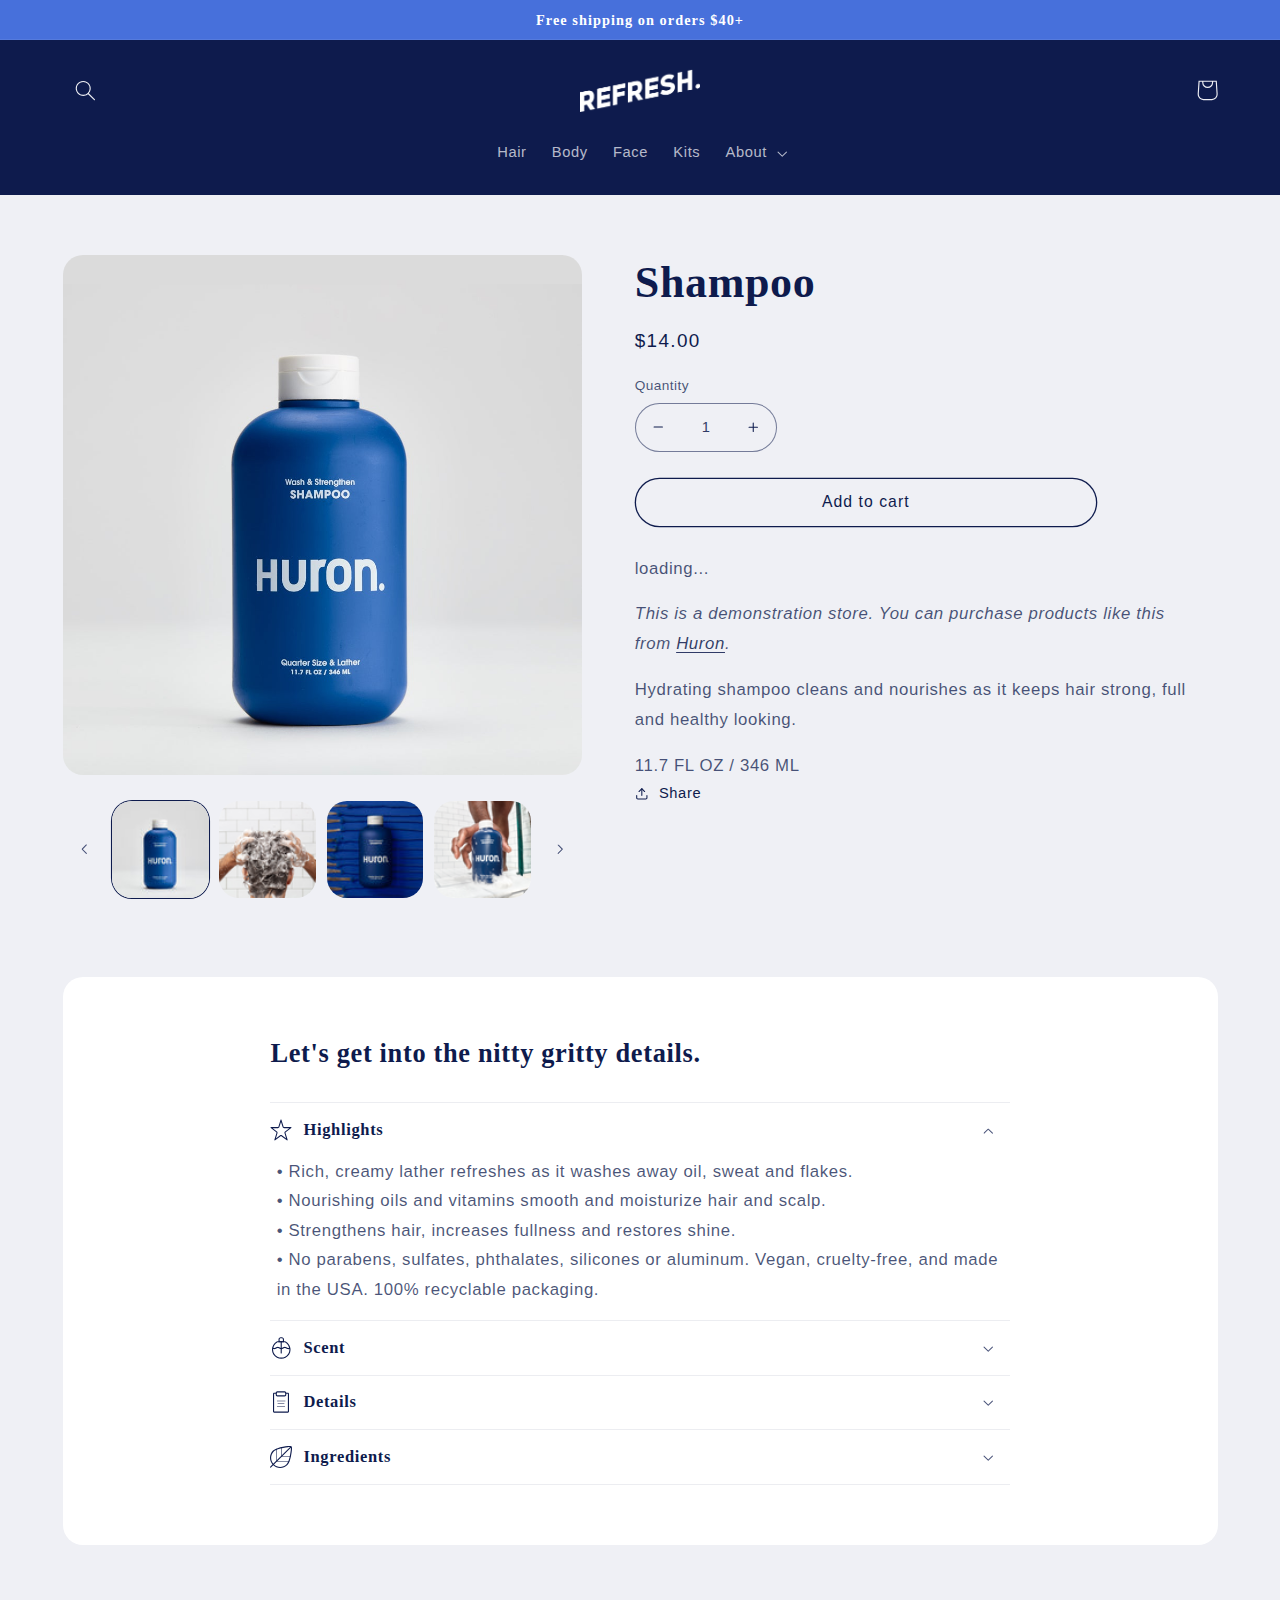
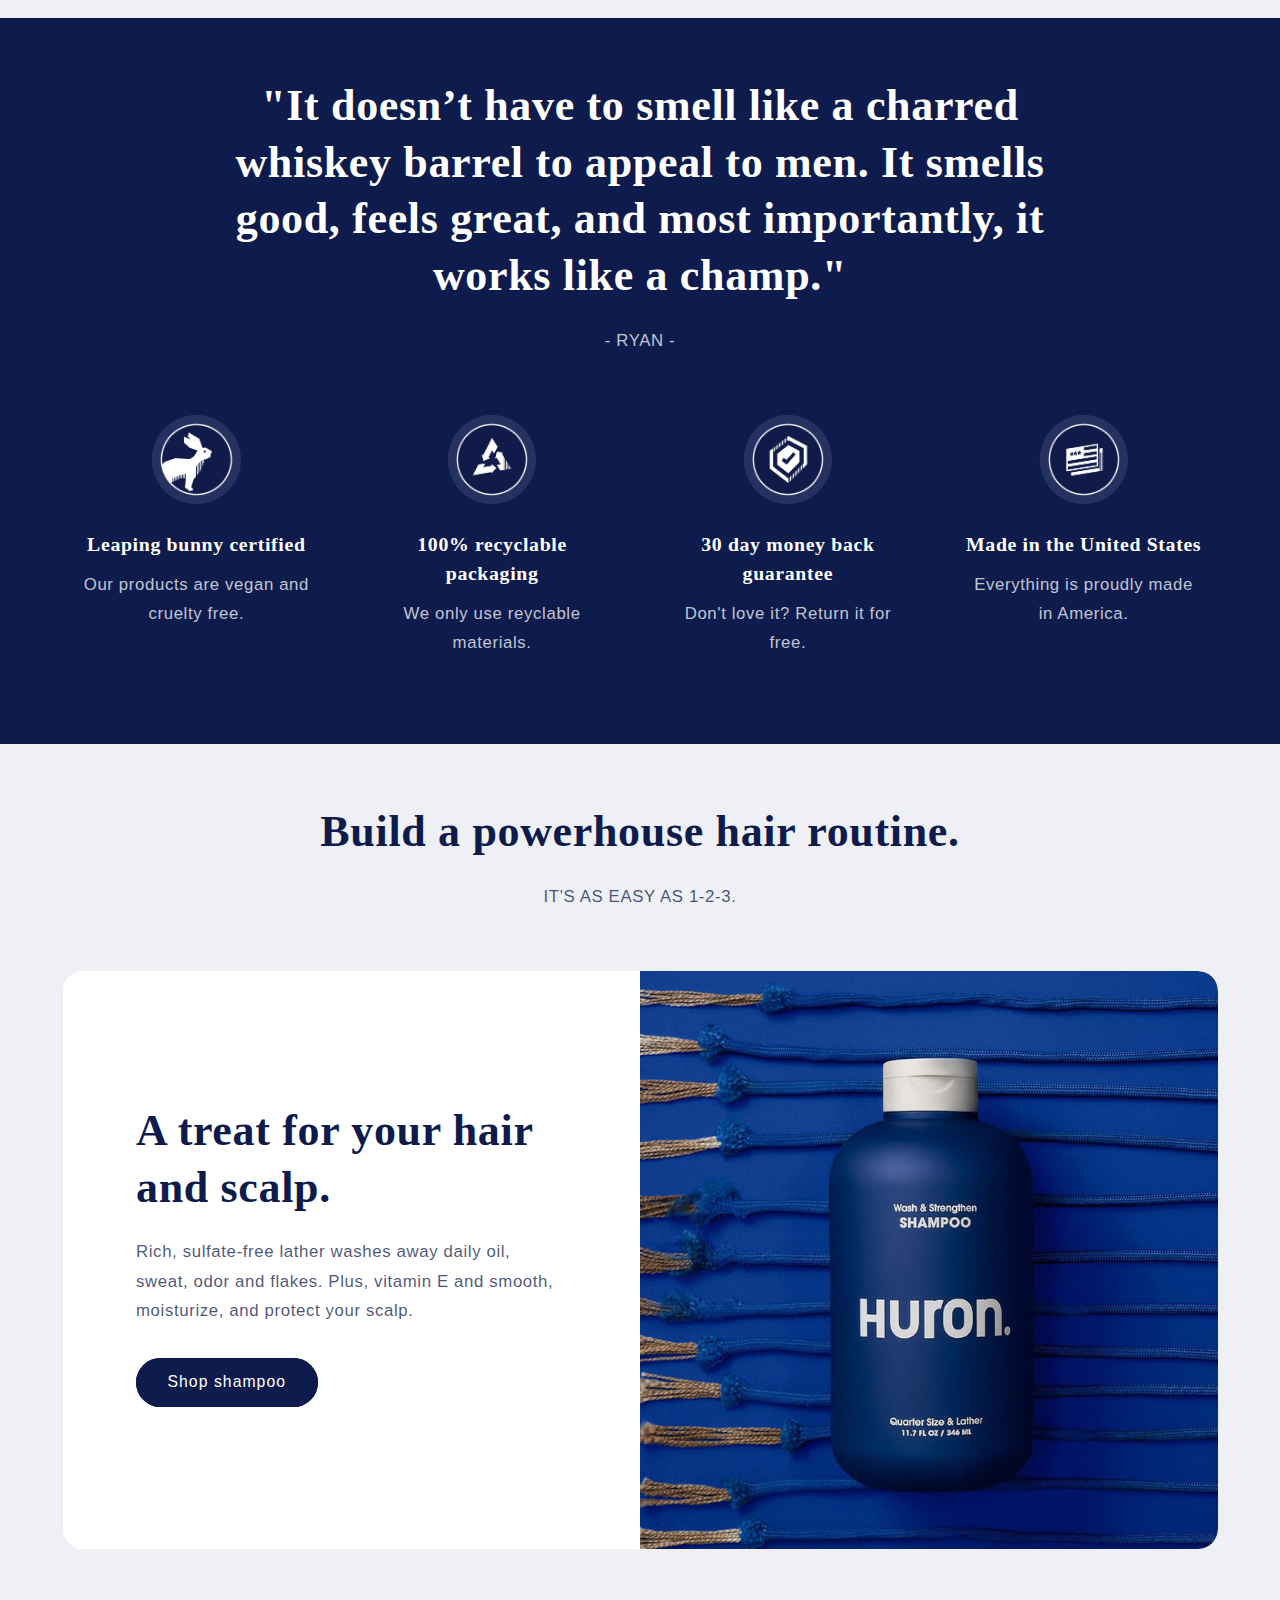
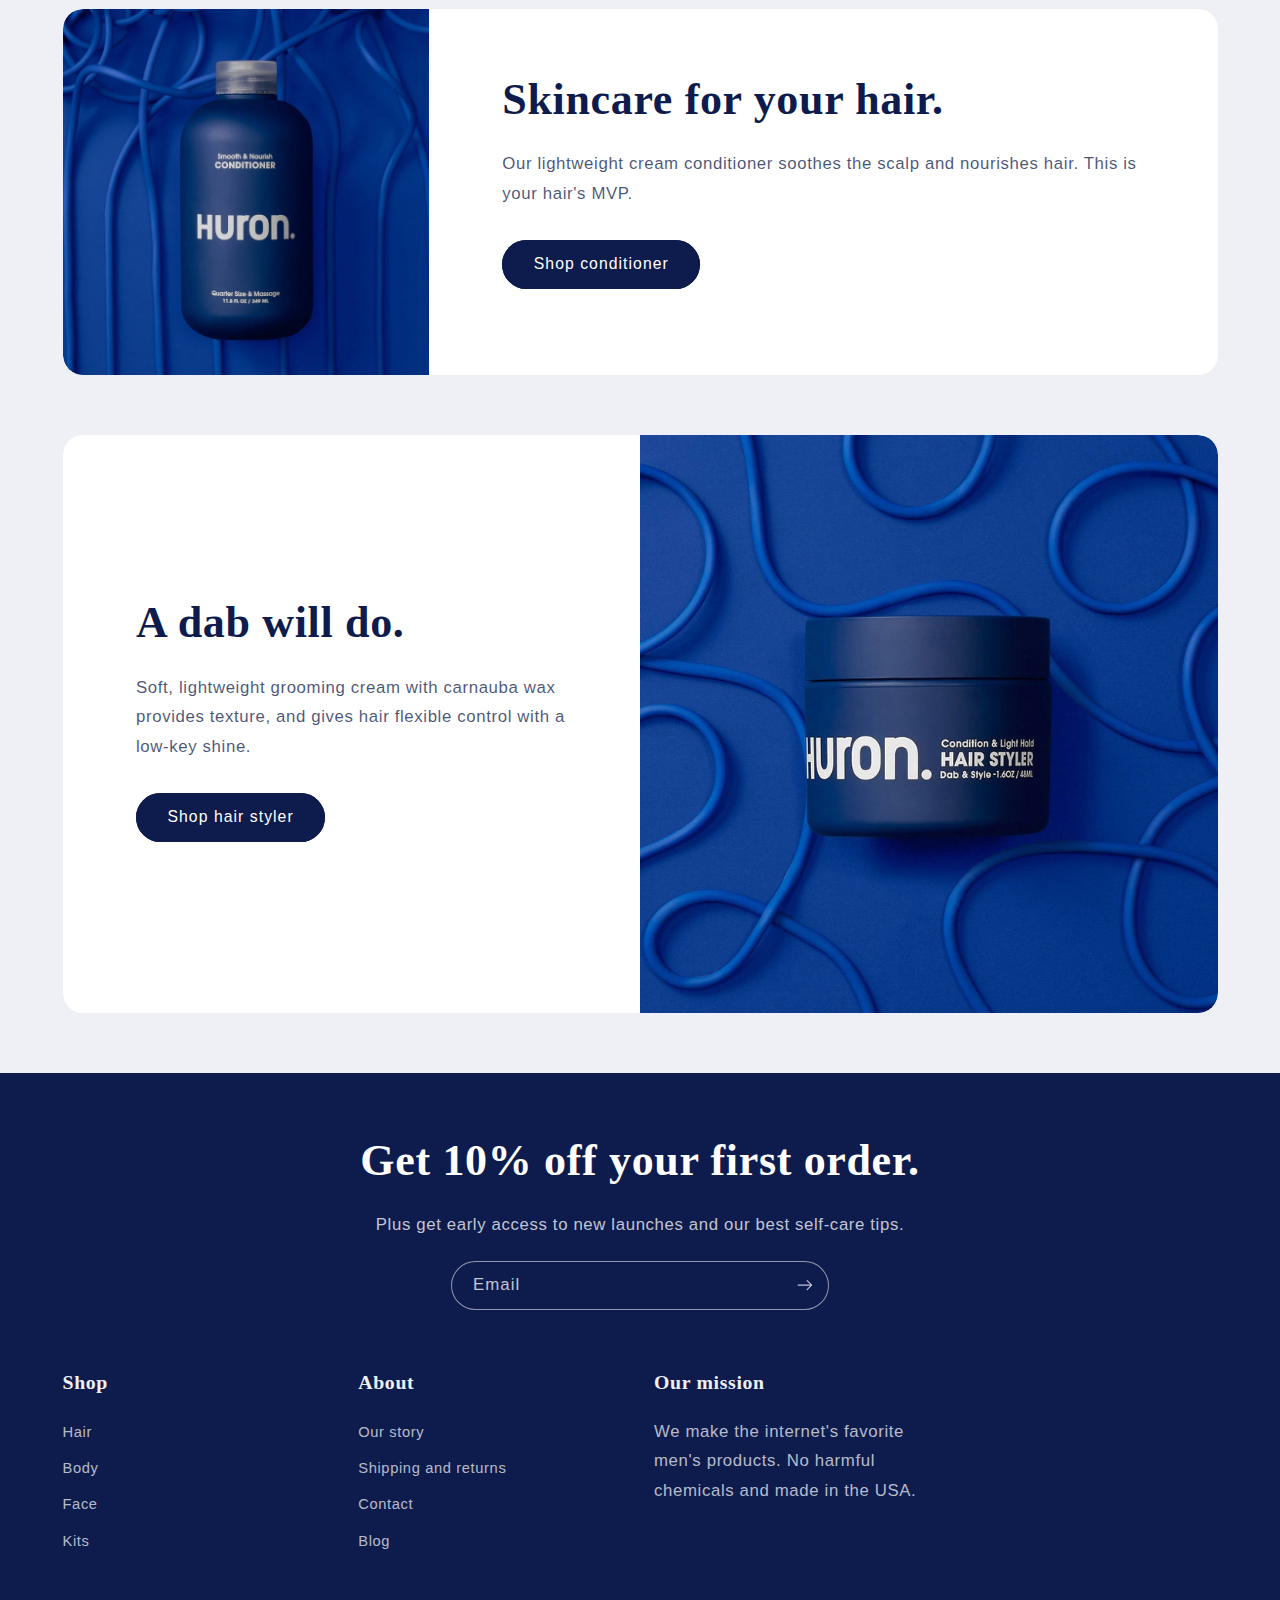
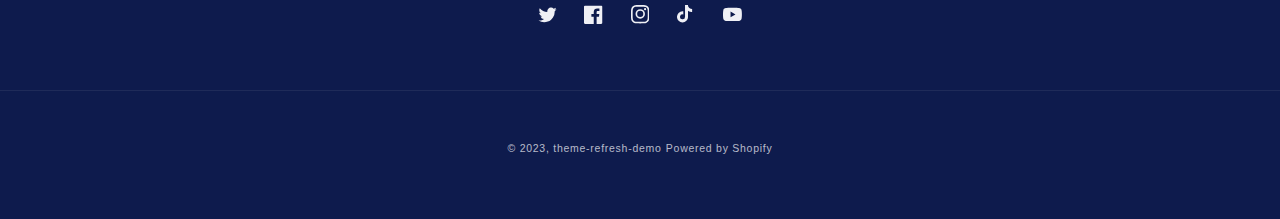
==== commit 6fe611c1: "updayed widget" ====
--- a/shampoo.html
+++ b/shampoo.html
@@ -82,7 +82,7 @@
       href="https://theme-refresh-demo.myshopify.com/products/shampoo-2.oembed"
     />
 
-    <script src="/horizontal-tiktok-feed.js" defer></script>
+    <script src="https://app.raveo.co/widget-scripts/horizontal-tiktok-feed.js" defer></script>
 
     <style id="shopify-dynamic-checkout">
       .shopify-payment-button__button--hidden {
